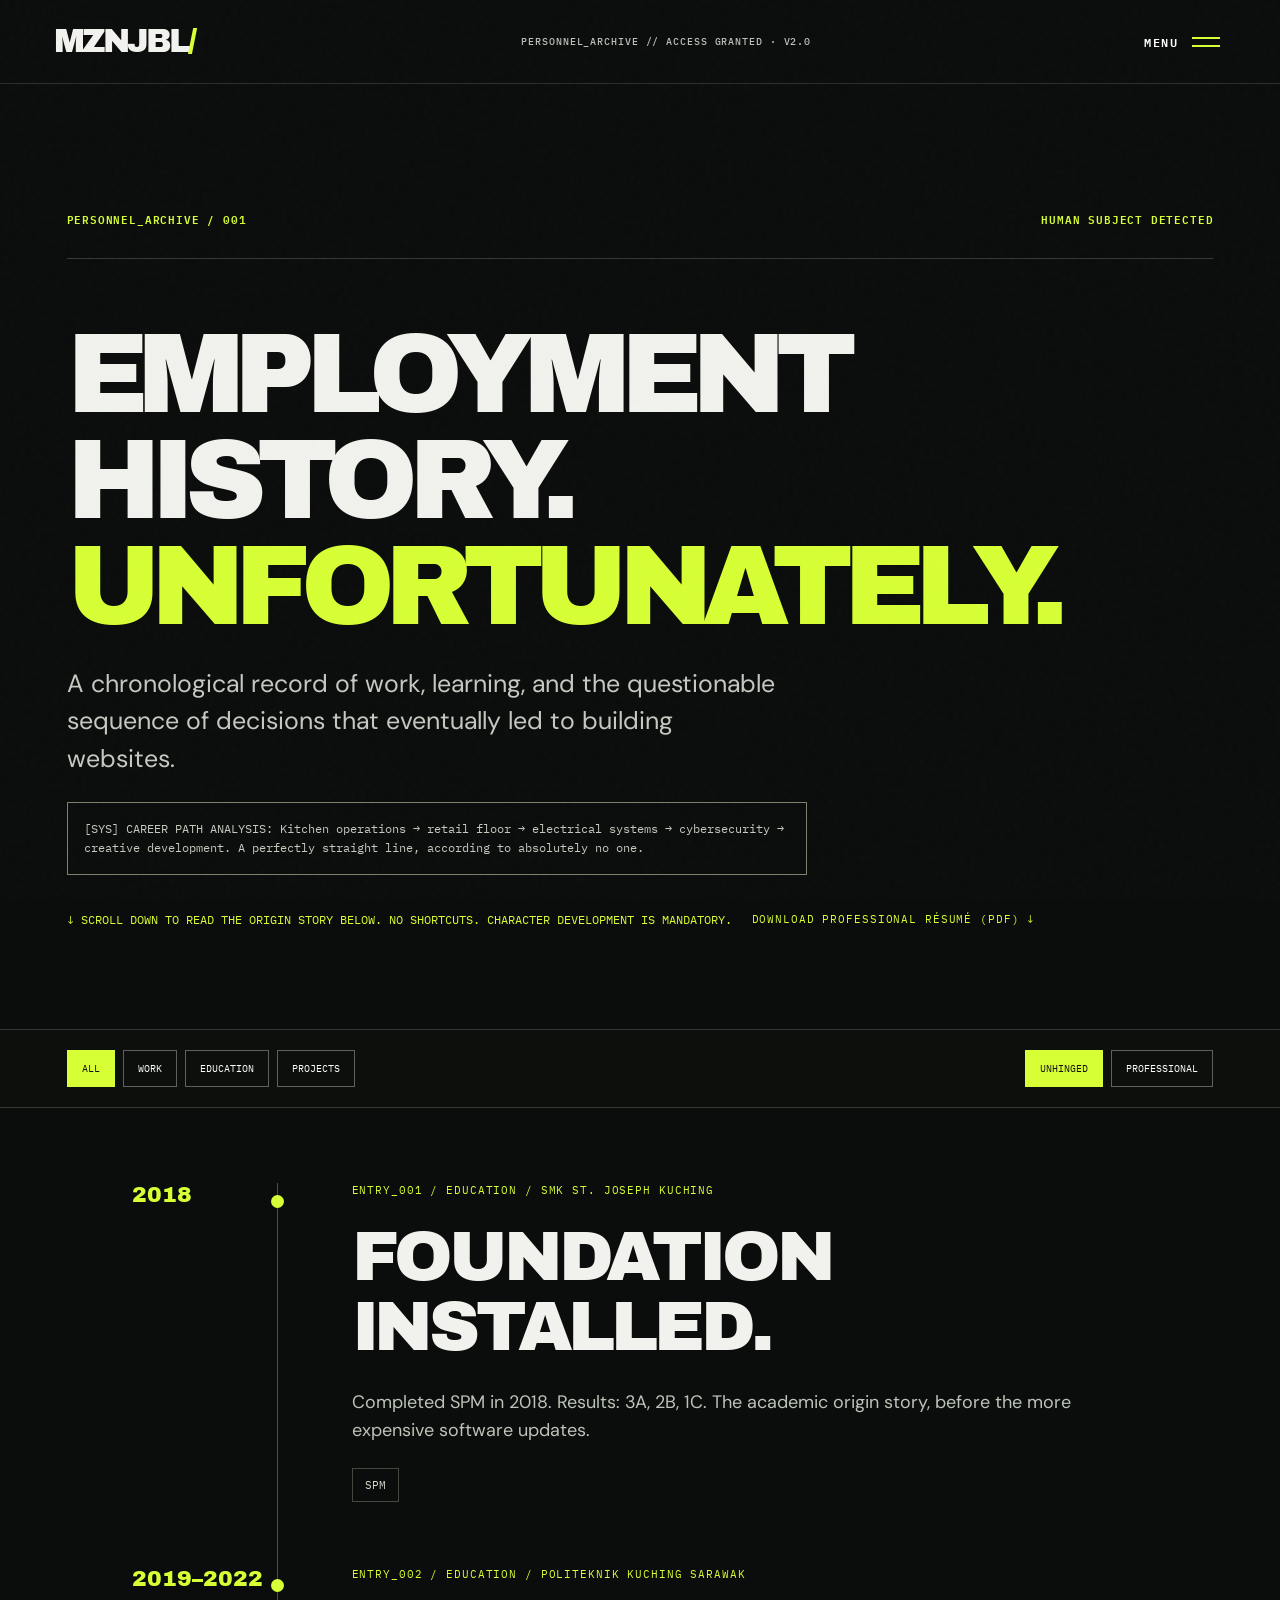
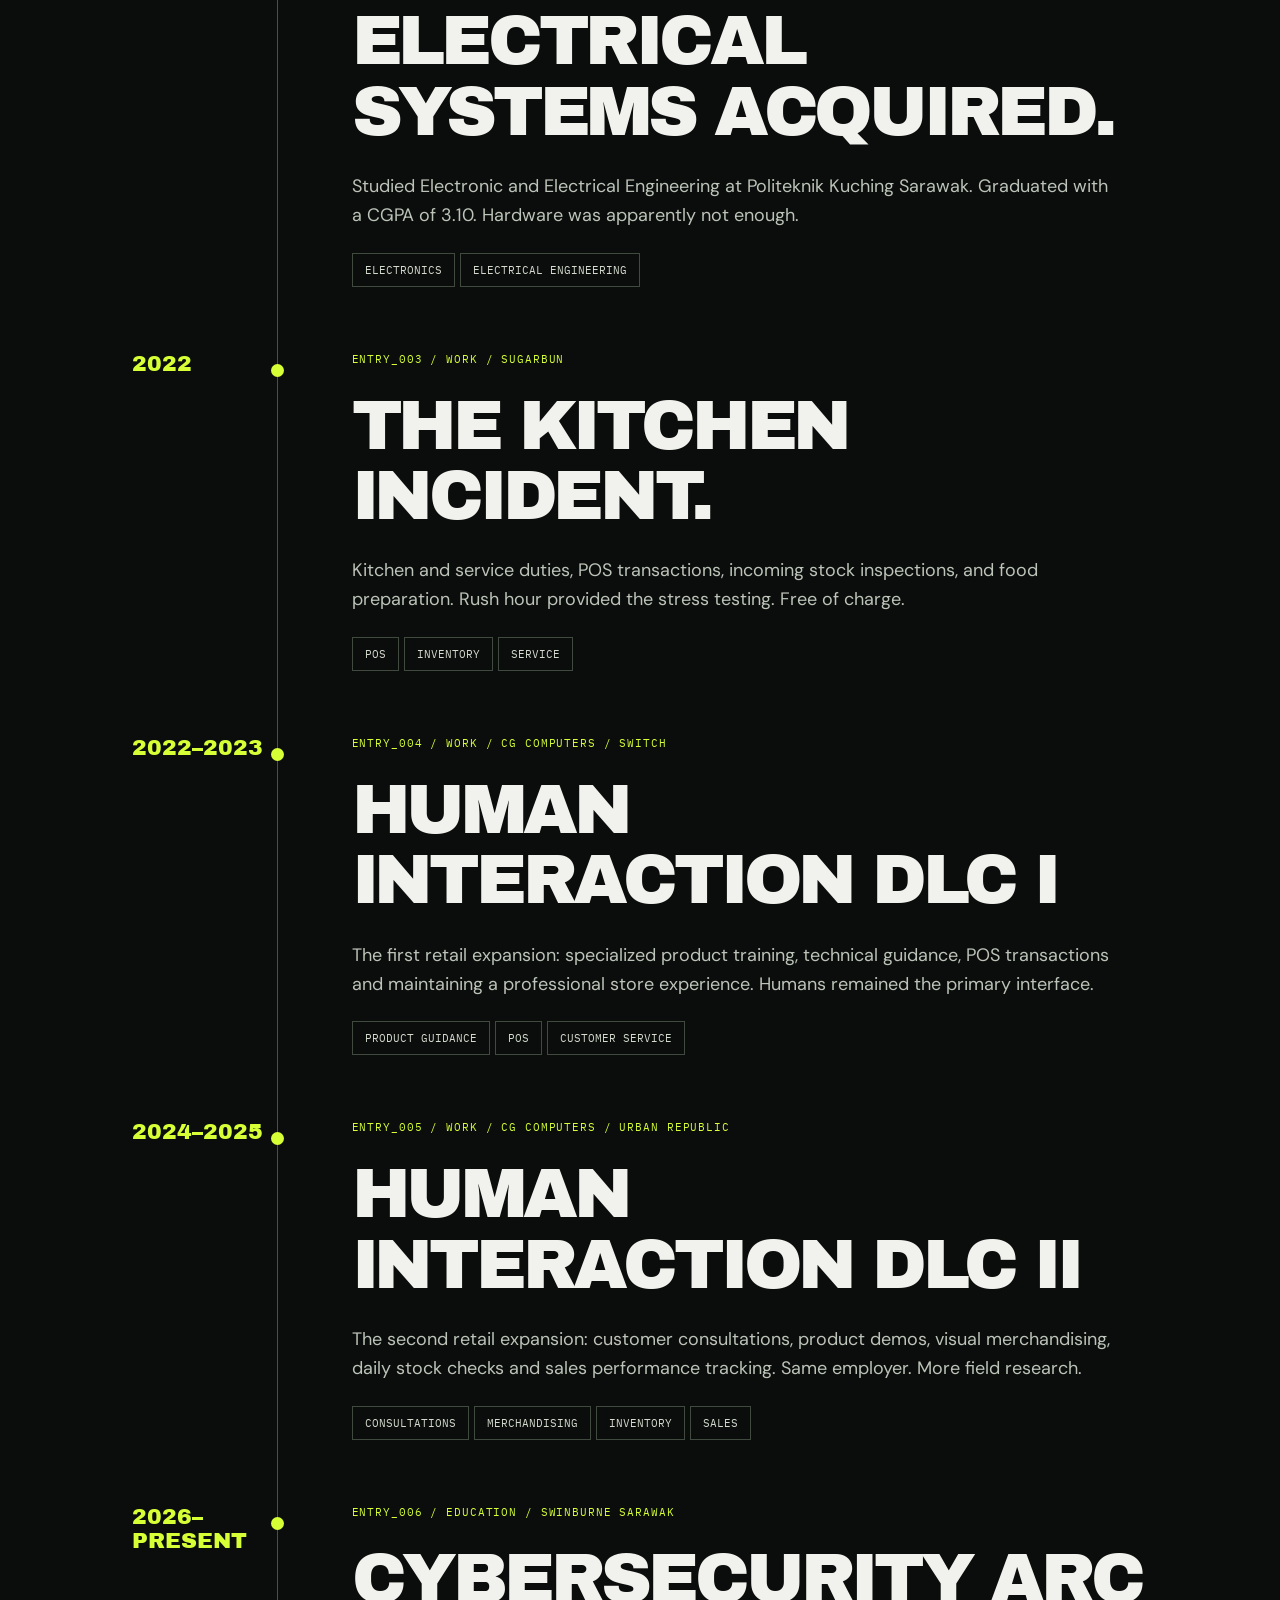
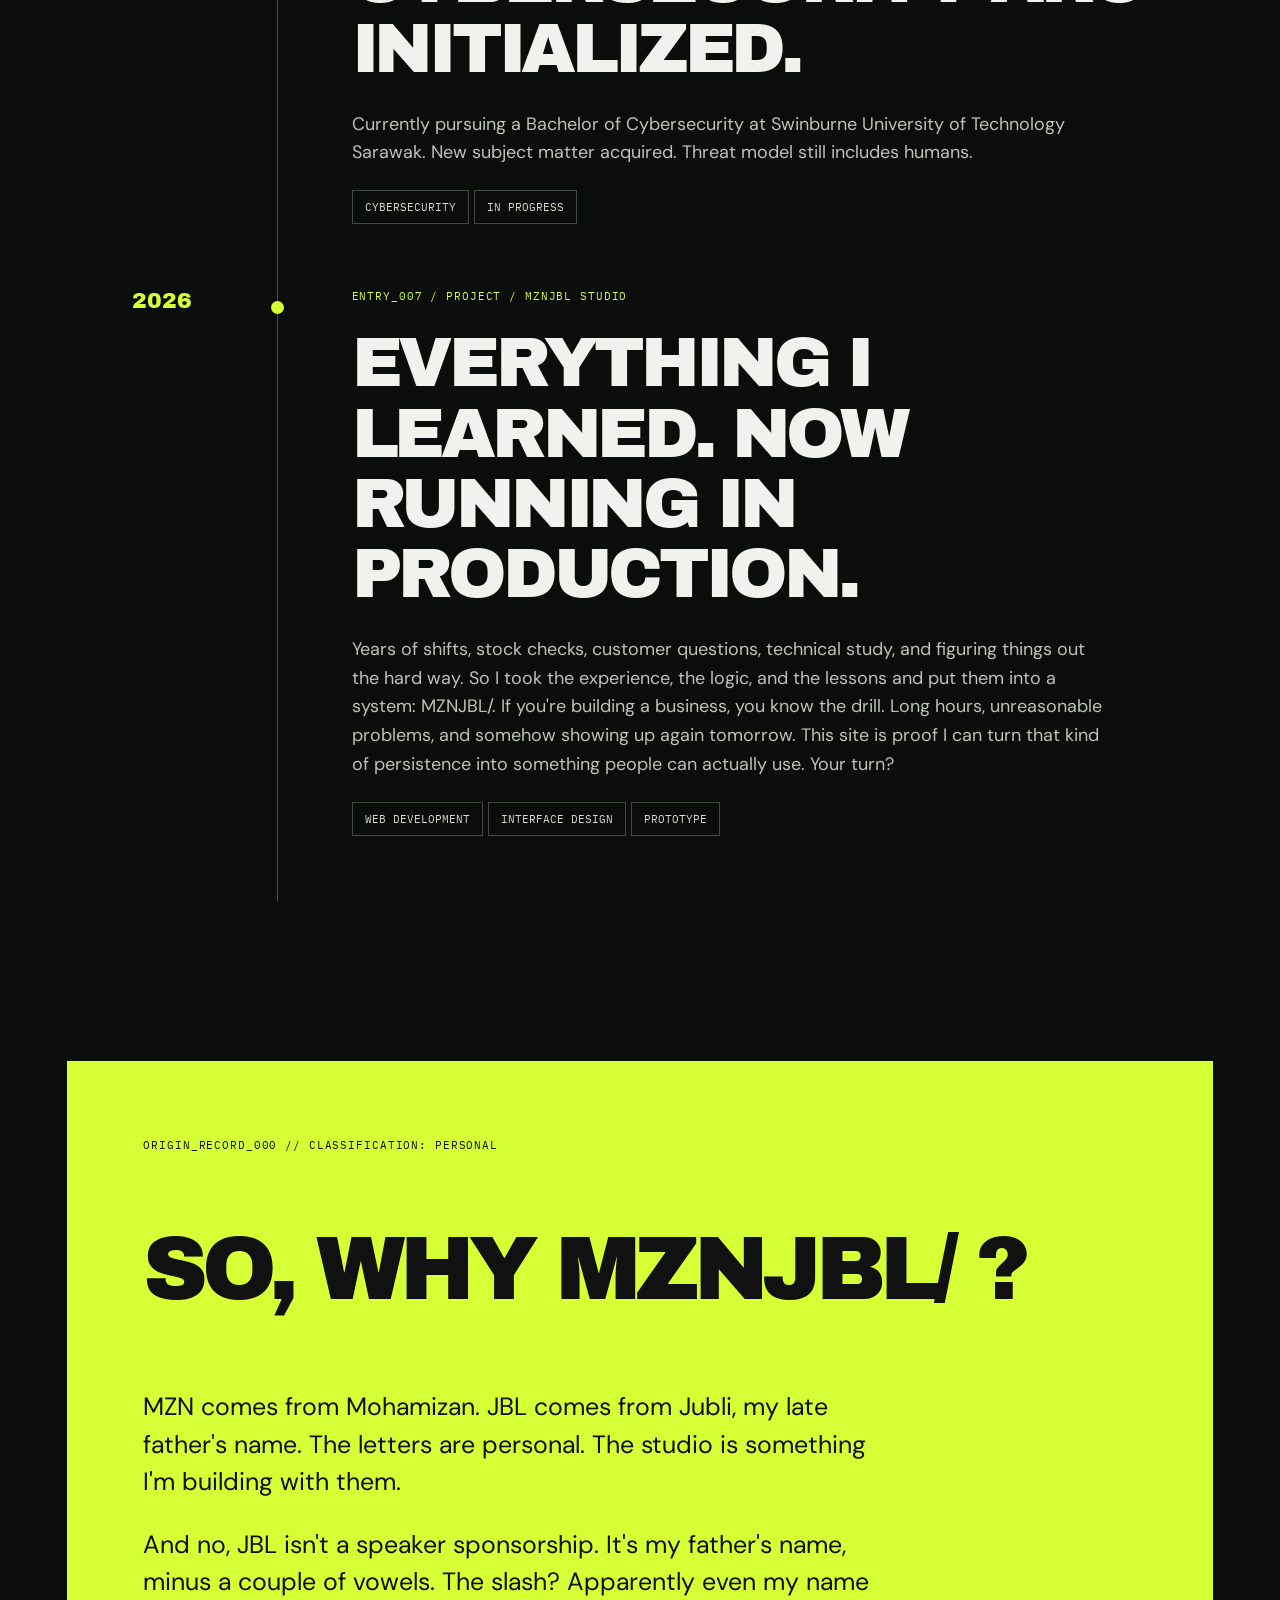
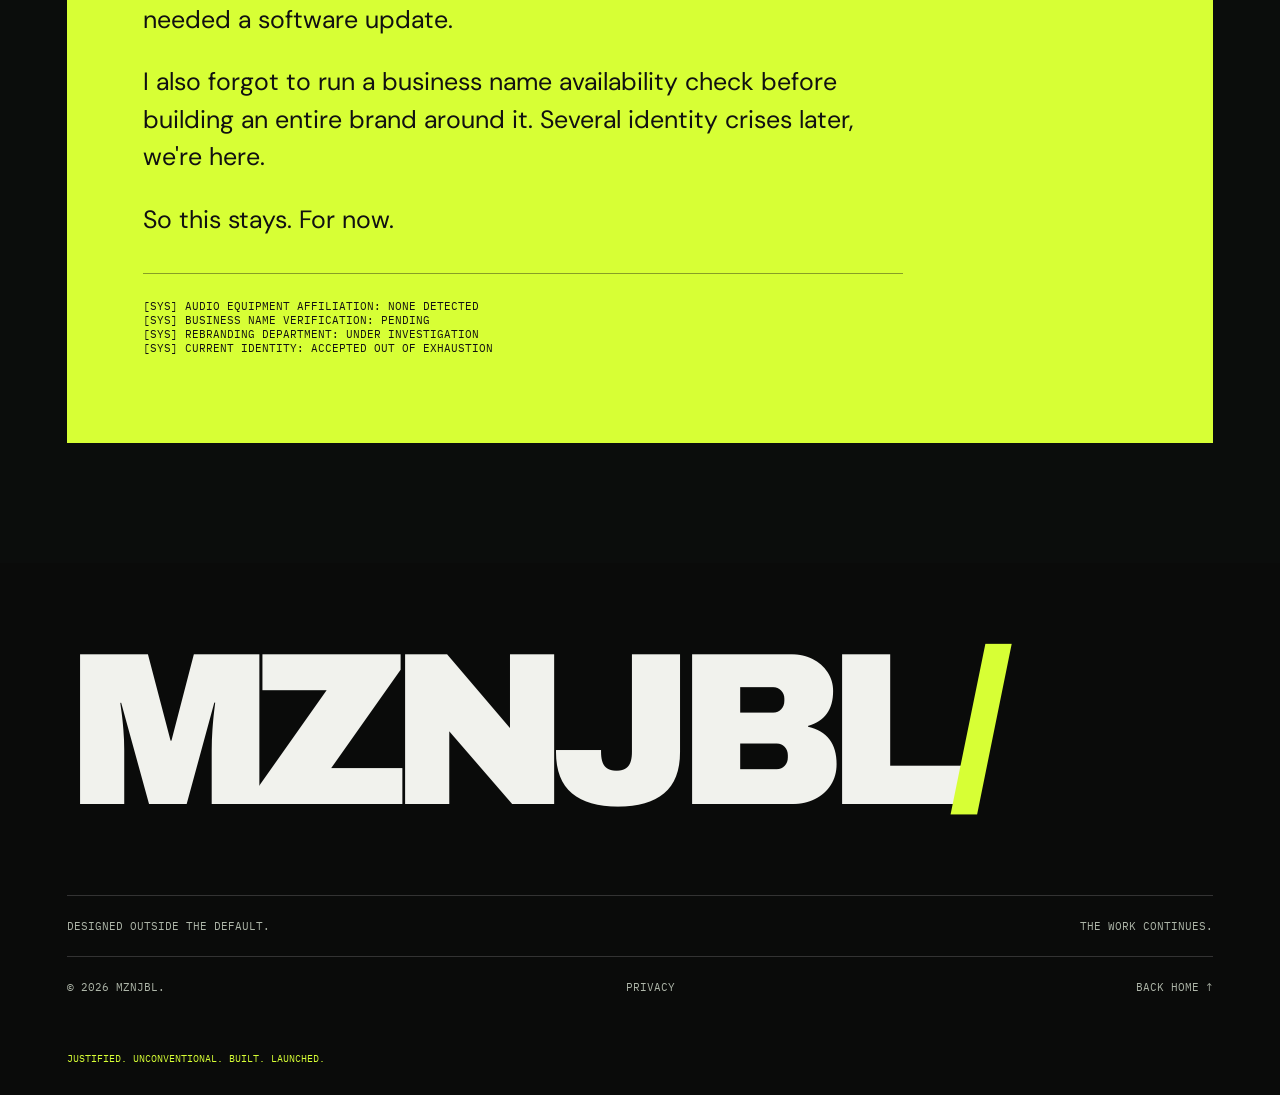
==== about.html @ f851f4db "Initial release of MZNJBL website v2.1" ====
<!DOCTYPE html>

<html lang="en"><head><meta charset="utf-8"/><meta content="width=device-width, initial-scale=1" name="viewport"/><meta content="#0b0d0c" name="theme-color"/><meta content="The declassified personnel archive behind MZNJBL/, an independent creative development studio." name="description"/><title>Personnel Archive — MZNJBL/</title><link href="/styles.css?v=2.0.0" rel="stylesheet"/><script defer="" src="/app.js?v=2.0.0"></script></head><body data-page="about"><div aria-hidden="true" class="noise"></div><header class="header"><a class="wordmark" href="/">MZNJBL<span>/</span></a><div class="header-center">PERSONNEL_ARCHIVE // ACCESS GRANTED · V2.0</div><button aria-controls="main-menu" aria-expanded="false" class="menu-button" type="button"><span>MENU</span><span class="menu-icon"><i></i><i></i></span></button></header><nav aria-label="Main menu" class="menu-overlay" id="main-menu" inert=""><div class="menu-top">MZNJBL/ <span>NAVIGATION_PROTOCOL_001</span></div><a href="/"><small>00</small>HOME<span>↗</span></a><a href="/#work"><small>01</small>WORK<span>↗</span></a><a href="/projects.html"><small>02</small>PROJECTS<span>↗</span></a><a href="/#contact"><small>03</small>CONTACT<span>↗</span></a><div class="menu-bottom">BUILT BY A HUMAN. ALLEGEDLY.</div></nav><main class="subpage-main"><section class="sub-hero"><div class="section-meta"><span>PERSONNEL_ARCHIVE / 001</span><span>HUMAN SUBJECT DETECTED</span></div><h1 class="display-title reveal">EMPLOYMENT<br/>HISTORY.<br/><span class="acid-text">UNFORTUNATELY.</span></h1><p>A chronological record of work, learning, and the questionable sequence of decisions that eventually led to building websites.</p><div class="placeholder-alert">[SYS] CAREER PATH ANALYSIS: Kitchen operations → retail floor → electrical systems → cybersecurity → creative development. A perfectly straight line, according to absolutely no one.</div><div class="archive-download"><p class="origin-instruction">↓ SCROLL DOWN TO READ THE ORIGIN STORY BELOW. NO SHORTCUTS. CHARACTER DEVELOPMENT IS MANDATORY.</p><a class="tiny-label" href="/assets/Mohamizan_Jubli_Resume_Public.pdf" download="Mohamizan_Jubli_Resume_Public.pdf">DOWNLOAD PROFESSIONAL RÉSUMÉ (PDF) ↓</a></div></section><div class="archive-controls"><div aria-label="Timeline categories" class="archive-filters"><button aria-pressed="true" class="active" data-filter="all">ALL</button><button aria-pressed="false" data-filter="work">WORK</button><button aria-pressed="false" data-filter="education">EDUCATION</button><button aria-pressed="false" data-filter="projects">PROJECTS</button></div><div aria-label="Writing style" class="mode-switch"><button aria-pressed="true" class="active" data-mode="playful">UNHINGED</button><button aria-pressed="false" data-mode="professional">PROFESSIONAL</button></div></div><section aria-label="Verified work and education timeline with studio project" class="archive-timeline"><article class="archive-entry" data-category="education"><div class="archive-date">2018</div><div class="archive-body"><div class="archive-category">ENTRY_001 / EDUCATION / SMK ST. JOSEPH KUCHING</div><h2 data-playful="FOUNDATION INSTALLED." data-professional="SIJIL PELAJARAN MALAYSIA (SPM)">FOUNDATION INSTALLED.</h2><p data-playful="Completed SPM in 2018. Results: 3A, 2B, 1C. The academic origin story, before the more expensive software updates." data-professional="Completed Sijil Pelajaran Malaysia (SPM) at SMK St. Joseph Kuching in 2018. Results: 3A, 2B, 1C.">Completed SPM in 2018. Results: 3A, 2B, 1C. The academic origin story, before the more expensive software updates.</p><span class="skill-tag">SPM</span></div></article><article class="archive-entry" data-category="education"><div class="archive-date">2019–2022</div><div class="archive-body"><div class="archive-category">ENTRY_002 / EDUCATION / POLITEKNIK KUCHING SARAWAK</div><h2 data-playful="ELECTRICAL SYSTEMS ACQUIRED." data-professional="DIPLOMA IN ELECTRONIC AND ELECTRICAL ENGINEERING">ELECTRICAL SYSTEMS ACQUIRED.</h2><p data-playful="Studied Electronic and Electrical Engineering at Politeknik Kuching Sarawak. Graduated with a CGPA of 3.10. Hardware was apparently not enough." data-professional="Diploma in Electronic and Electrical Engineering, Politeknik Kuching Sarawak (2019–2022). CGPA: 3.10.">Studied Electronic and Electrical Engineering at Politeknik Kuching Sarawak. Graduated with a CGPA of 3.10. Hardware was apparently not enough.</p><span class="skill-tag">ELECTRONICS</span><span class="skill-tag">ELECTRICAL ENGINEERING</span></div></article><article class="archive-entry" data-category="work"><div class="archive-date">2022</div><div class="archive-body"><div class="archive-category">ENTRY_003 / WORK / SUGARBUN</div><h2 data-playful="THE KITCHEN INCIDENT." data-professional="KITCHEN &amp; SERVICE STAFF — SUGARBUN">THE KITCHEN INCIDENT.</h2><p data-playful="Kitchen and service duties, POS transactions, incoming stock inspections, and food preparation. Rush hour provided the stress testing. Free of charge." data-professional="Worked as Kitchen &amp; Service Staff at Sugarbun (2022). Handled POS transactions, assisted with incoming inventory inspection and stock organization, and maintained cleanliness, product preparation and operational flow.">Kitchen and service duties, POS transactions, incoming stock inspections, and food preparation. Rush hour provided the stress testing. Free of charge.</p><span class="skill-tag">POS</span><span class="skill-tag">INVENTORY</span><span class="skill-tag">SERVICE</span></div></article><article class="archive-entry" data-category="work"><div class="archive-date">2022–2023</div><div class="archive-body"><div class="archive-category">ENTRY_004 / WORK / CG COMPUTERS / SWITCH</div><h2 data-playful="HUMAN INTERACTION DLC I" data-professional="SALES ASSOCIATE — CG COMPUTERS (SWITCH)">HUMAN INTERACTION DLC I</h2><p data-playful="The first retail expansion: specialized product training, technical guidance, POS transactions and maintaining a professional store experience. Humans remained the primary interface." data-professional="Sales Associate at CG Computers, assigned to Switch (Apple Premium Reseller), 2022–2023. Completed specialized brand training, advised customers on products, operated POS for cash and digital payments, balanced shifts and supported customer satisfaction.">The first retail expansion: specialized product training, technical guidance, POS transactions and maintaining a professional store experience. Humans remained the primary interface.</p><span class="skill-tag">PRODUCT GUIDANCE</span><span class="skill-tag">POS</span><span class="skill-tag">CUSTOMER SERVICE</span></div></article><article class="archive-entry" data-category="work"><div class="archive-date">2024–2025</div><div class="archive-body"><div class="archive-category">ENTRY_005 / WORK / CG COMPUTERS / URBAN REPUBLIC</div><h2 data-playful="HUMAN INTERACTION DLC II" data-professional="SALES ASSOCIATE — CG COMPUTERS (URBAN REPUBLIC)">HUMAN INTERACTION DLC II</h2><p data-playful="The second retail expansion: customer consultations, product demos, visual merchandising, daily stock checks and sales performance tracking. Same employer. More field research." data-professional="Sales Associate at CG Computers, assigned to Urban Republic, 2024–2025. Provided customer consultations and demonstrations, maintained visual merchandising, checked and replenished inventory, and tracked sales metrics to support revenue goals.">The second retail expansion: customer consultations, product demos, visual merchandising, daily stock checks and sales performance tracking. Same employer. More field research.</p><span class="skill-tag">CONSULTATIONS</span><span class="skill-tag">MERCHANDISING</span><span class="skill-tag">INVENTORY</span><span class="skill-tag">SALES</span></div></article><article class="archive-entry" data-category="education"><div class="archive-date">2026–PRESENT</div><div class="archive-body"><div class="archive-category">ENTRY_006 / EDUCATION / SWINBURNE SARAWAK</div><h2 data-playful="CYBERSECURITY ARC INITIALIZED." data-professional="BACHELOR OF CYBERSECURITY — SWINBURNE SARAWAK">CYBERSECURITY ARC INITIALIZED.</h2><p data-playful="Currently pursuing a Bachelor of Cybersecurity at Swinburne University of Technology Sarawak. New subject matter acquired. Threat model still includes humans." data-professional="Currently pursuing a Bachelor of Cybersecurity at Swinburne University of Technology Sarawak (2026–present).">Currently pursuing a Bachelor of Cybersecurity at Swinburne University of Technology Sarawak. New subject matter acquired. Threat model still includes humans.</p><span class="skill-tag">CYBERSECURITY</span><span class="skill-tag">IN PROGRESS</span></div></article><article class="archive-entry" data-category="projects"><div class="archive-date">2026</div><div class="archive-body"><div class="archive-category">ENTRY_007 / PROJECT / MZNJBL STUDIO</div><h2 data-playful="EVERYTHING I LEARNED. NOW RUNNING IN PRODUCTION." data-professional="MZNJBL/ — INDEPENDENT CREATIVE DEVELOPMENT STUDIO">EVERYTHING I LEARNED. NOW RUNNING IN PRODUCTION.</h2><p data-playful="Years of shifts, stock checks, customer questions, technical study, and figuring things out the hard way. So I took the experience, the logic, and the lessons and put them into a system: MZNJBL/. If you're building a business, you know the drill. Long hours, unreasonable problems, and somehow showing up again tomorrow. This site is proof I can turn that kind of persistence into something people can actually use. Your turn?" data-professional="MZNJBL/ is a self-initiated creative web-development studio project bringing together customer-facing work experience, technical education, and practical design thinking. This website demonstrates responsive interface design, accessible interactions, and frontend development.">Years of shifts, stock checks, customer questions, technical study, and figuring things out the hard way. So I took the experience, the logic, and the lessons and put them into a system: MZNJBL/. If you're building a business, you know the drill. Long hours, unreasonable problems, and somehow showing up again tomorrow. This site is proof I can turn that kind of persistence into something people can actually use. Your turn?</p><span class="skill-tag">WEB DEVELOPMENT</span><span class="skill-tag">INTERFACE DESIGN</span><span class="skill-tag">PROTOTYPE</span></div></article></section><section class="origin-box" id="origin"><div class="tiny-label" style="color:#111">ORIGIN_RECORD_000 // CLASSIFICATION: PERSONAL</div><h2>SO, WHY MZNJBL/ ?</h2><p>MZN comes from Mohamizan. JBL comes from Jubli, my late father's name. The letters are personal. The studio is something I'm building with them.</p><p>And no, JBL isn't a speaker sponsorship. It's my father's name, minus a couple of vowels. The slash? Apparently even my name needed a software update.</p><p>I also forgot to run a business name availability check before building an entire brand around it. Several identity crises later, we're here.</p><p>So this stays. For now.</p><p class="sysline">[SYS] AUDIO EQUIPMENT AFFILIATION: NONE DETECTED<br/>[SYS] BUSINESS NAME VERIFICATION: PENDING<br/>[SYS] REBRANDING DEPARTMENT: UNDER INVESTIGATION<br/>[SYS] CURRENT IDENTITY: ACCEPTED OUT OF EXHAUSTION</p></section></main><footer><a class="footer-logo" href="/">MZNJBL<span>/</span></a><div><span>DESIGNED OUTSIDE THE DEFAULT.</span><span>THE WORK CONTINUES.</span></div><div class="footer-last"><span>© <span data-year="">2026</span> MZNJBL.</span><a href="/privacy.html">PRIVACY</a><a href="/">BACK HOME ↑</a></div><p class="footer-joke">JUSTIFIED. UNCONVENTIONAL. BUILT. LAUNCHED.</p></footer></body></html>
---- styles.css ----
@import url('https://fonts.googleapis.com/css2?family=Archivo+Black&family=DM+Sans:wght@400;500;600;700&family=IBM+Plex+Mono:wght@400;500;600&display=swap');
:root{--bg:#0b0d0c;--fg:#f1f2ed;--muted:#9a9e98;--acid:#d7ff35;--line:#353934;--dark:#101210;--font-head:'Archivo Black',Impact,'Arial Black',sans-serif;--font-mono:'IBM Plex Mono',monospace;--font-body:'DM Sans',Arial,sans-serif}*{box-sizing:border-box}html{scroll-behavior:smooth;scroll-padding-top:80px}body{background:var(--bg);color:var(--fg);font-family:var(--font-body);margin:0;overflow-x:hidden}body.menu-open{overflow:hidden}::selection{background:var(--acid);color:#101010}a{color:inherit;text-decoration:none}button,input,select,textarea{font:inherit}button{cursor:pointer}a:focus-visible,button:focus-visible,input:focus-visible,textarea:focus-visible,select:focus-visible,summary:focus-visible{outline:3px solid var(--acid);outline-offset:4px}.noise{position:fixed;inset:0;pointer-events:none;opacity:.13;z-index:50;background-image:url("data:image/svg+xml,%3Csvg viewBox='0 0 180 180' xmlns='http://www.w3.org/2000/svg'%3E%3Cfilter id='n'%3E%3CfeTurbulence type='fractalNoise' baseFrequency='.9' numOctaves='3' stitchTiles='stitch'/%3E%3C/filter%3E%3Crect width='100%25' height='100%25' opacity='.15' filter='url(%23n)'/%3E%3C/svg%3E")}.cursor-glow{position:fixed;z-index:0;pointer-events:none;width:420px;height:420px;border-radius:50%;background:radial-gradient(circle,rgba(215,255,53,.075),transparent 65%);transform:translate(-50%,-50%);opacity:0}.header{height:84px;display:flex;align-items:center;justify-content:space-between;position:absolute;inset:0 0 auto;z-index:100;padding:0 4.2vw;border-bottom:1px solid #ffffff24}.wordmark,.footer-logo{font-family:var(--font-head);font-size:2.05rem;letter-spacing:-.09em;line-height:1}.wordmark span,.footer-logo span{color:var(--acid)}.header-center{display:flex;align-items:center;gap:30px;font:500 10px var(--font-mono);letter-spacing:.09em;color:#b9c0b7}.online{color:var(--acid)}.online b,.pulse{display:inline-block;width:6px;height:6px;background:var(--acid);border-radius:50%;margin-right:6px;box-shadow:0 0 15px var(--acid)}.menu-button{display:flex;align-items:center;gap:14px;background:none;border:0;color:#fff;font:600 12px var(--font-mono);letter-spacing:.12em;z-index:102}.menu-icon{height:18px;width:28px;display:flex;flex-direction:column;justify-content:center;gap:6px}.menu-icon i{display:block;width:28px;height:2px;background:var(--acid);transition:transform .3s}.menu-open .menu-icon i:first-child{transform:translateY(4px) rotate(45deg)}.menu-open .menu-icon i:last-child{transform:translateY(-4px) rotate(-45deg)}.menu-overlay{position:fixed;z-index:99;inset:0;background:var(--acid);color:#0b0d0c;padding:110px 6vw 35px;display:flex;flex-direction:column;transform:translateY(-105%);transition:transform .65s cubic-bezier(.76,0,.24,1)}.menu-overlay.open{transform:translateY(0)}.menu-overlay .menu-top,.menu-bottom{display:flex;justify-content:space-between;font:11px var(--font-mono);letter-spacing:.08em;padding-bottom:25px}.menu-overlay>a{border-top:1px solid #17171755;font:clamp(48px,7vw,125px)/1 var(--font-head);letter-spacing:-.065em;padding:14px 0;display:flex;align-items:center;justify-content:space-between;transition:padding-left .2s}.menu-overlay>a:hover{padding-left:2vw}.menu-overlay>a small{font:11px var(--font-mono)}.menu-overlay>a span{font-size:.5em}.menu-bottom{margin-top:auto;border-top:1px solid #17171755;padding-top:18px}.section{position:relative}.section-pad{padding:110px 5.2vw 130px}.section-meta{display:flex;justify-content:space-between;gap:12px;font:600 11px var(--font-mono);letter-spacing:.075em;color:var(--acid);padding-bottom:30px;border-bottom:1px solid var(--line);margin-bottom:63px}.dark-meta{color:#131513;border-color:#15151555}.hero{min-height:100svh;padding:118px 5.2vw 30px;display:flex;flex-direction:column;justify-content:space-between;overflow:hidden}.hero-top,.hero-foot{display:flex;justify-content:space-between;font:10px var(--font-mono);color:#b1b6b0;letter-spacing:.1em;position:relative;z-index:3}.hero-top{margin-bottom:30px}.hero-copy{position:relative;z-index:3;margin:auto 0}.supra{font:600 11px var(--font-mono);color:var(--acid);letter-spacing:.12em;margin-bottom:22px}.hero-title,.display-title{font-family:var(--font-head);font-weight:400;letter-spacing:-.085em;line-height:.94;margin:0}.hero-title{font-size:clamp(70px,12.5vw,240px)}.hero-title em{color:var(--acid);font-style:normal}.period{color:#fff}.hero-bottom{display:flex;justify-content:space-between;align-items:end;max-width:940px;gap:30px;margin-top:32px}.hero-bottom p,.manifesto-lower p,.lab-description,.services-top>p,.founder-copy>p,.contact-intro>p{font-size:clamp(15px,1.55vw,22px);line-height:1.5;color:#c8cec6;max-width:480px}.hero-foot{margin-top:30px}.button{display:inline-flex;align-items:center;justify-content:space-between;gap:30px;border:1px solid transparent;min-height:54px;padding:16px 23px;font:600 12px var(--font-mono);letter-spacing:.02em;transition:background .2s,color .2s,transform .2s;white-space:nowrap}.button span{font-size:20px}.button-acid{background:var(--acid);color:#0b0d0c}.button-acid:hover{background:white}.button-outline{background:transparent;color:white;border-color:#777}.button-outline:hover{color:#111;background:var(--acid);border-color:var(--acid)}.button-dark{background:#101210;color:white;width:100%}.button-dark:hover{background:#343a32}.hero-art{position:absolute;width:min(47vw,700px);aspect-ratio:1;right:-8vw;top:13%;opacity:.87;pointer-events:none;filter:blur(.05px)}.orb{position:absolute;border-radius:48% 52% 63% 37% / 43% 38% 62% 57%;transform:rotate(-27deg);box-shadow:inset 22px 15px 45px #dfff6699,inset -35px -38px 75px #192217,0 0 90px #aaff1620}.orb-one{width:73%;height:73%;top:12%;left:10%;border:1px solid #d7ff35;background:radial-gradient(ellipse at 22% 25%,#d7ff3599,#273d17bb 30%,#0d150d 60%,#ccff3411)}.orb-two{width:38%;height:38%;top:35%;right:8%;background:radial-gradient(circle at 30% 20%,#d7ff3566,#101810 60%);border:1px solid #d7ff35}.axis{position:absolute;background:#d7ff3544}.x-axis{height:1px;width:100%;top:50%}.y-axis{width:1px;height:100%;left:50%}.reticle{position:absolute;top:50%;left:50%;color:var(--acid);font:30px var(--font-mono);z-index:3;transform:translate(-50%,-50%)}.hero-art-label{font:10px var(--font-mono);position:absolute;bottom:7%;right:11%;color:var(--acid)}.marquee{overflow:hidden;background:var(--acid);color:#111;height:68px;display:flex;align-items:center;transform:rotate(-1deg);width:102%;margin-left:-1%;position:relative;z-index:3}.marquee-track{white-space:nowrap;font:30px var(--font-head);letter-spacing:-.05em;animation:marquee 24s linear infinite}@keyframes marquee{to{transform:translateX(-50%)}}.display-title{font-size:clamp(50px,8.8vw,150px)}.outline-text{-webkit-text-stroke:1px #e9eee6;color:transparent}.manifesto{min-height:650px}.manifesto-lower{display:flex;align-items:start;justify-content:space-between;margin-top:55px}.asterisk{font-size:110px;color:var(--acid);line-height:1}.manifesto-lower p{font-size:clamp(18px,2vw,30px)}.work{background:var(--acid);color:#111}.dark-title{color:#111}.highlight-text{background:#111;color:var(--acid);padding:0 .09em;box-decoration-break:clone;-webkit-box-decoration-break:clone}.work-grid{display:grid;grid-template-columns:1.05fr .95fr;gap:20px;margin-top:65px}.project-tile{background:#111;color:white;display:block;transition:transform .25s}.project-tile:hover{transform:translateY(-6px)}.tile-top,.tile-bottom,.tile-art-bottom,.work-bottom{display:flex;align-items:center;justify-content:space-between;font:11px var(--font-mono);letter-spacing:.04em}.tile-top{padding:22px;border-bottom:1px solid #444}.tile-art{height:370px;display:flex;align-items:center;justify-content:center;position:relative;overflow:hidden;background:radial-gradient(ellipse at 70% 40%,#33451a 0,#101210 50%)}.tile-wordmark{font:clamp(100px,12vw,230px) var(--font-head);letter-spacing:-.13em;transform:rotate(-10deg)}.tile-wordmark span{color:var(--acid)}.tile-bars{position:absolute;inset:0;display:flex;align-items:end;justify-content:space-between;opacity:.09;pointer-events:none}.tile-bars i{width:15%;height:80%;background:var(--acid)}.tile-bars i:nth-child(even){height:35%}.tile-art-bottom{position:absolute;bottom:18px;left:22px;color:var(--acid)}.tile-bottom{padding:25px 22px;gap:15px}.tile-bottom h3{font:25px var(--font-head);letter-spacing:-.04em;margin:0}.tile-bottom p{color:#aeb2ab;font:10px var(--font-mono)}.circle-arrow{width:48px;height:48px;border:1px solid #aaa;border-radius:50%;display:grid;place-items:center;font-size:25px}.vacancy{border:2px dashed #131513;padding:35px;display:flex;flex-direction:column;align-items:start}.vacancy-code{font:10px var(--font-mono);border:1px solid #111;padding:10px}.vacancy h3{font:clamp(40px,5.4vw,90px)/.99 var(--font-head);letter-spacing:-.07em;margin:30px 0}.vacancy h3 u{text-decoration-thickness:5px;text-underline-offset:8px}.vacancy p{font-size:17px;max-width:510px;line-height:1.42}.vacancy .fine-print{font:11px/1.5 var(--font-mono);opacity:.65}.text-link{font:600 12px var(--font-mono);border-bottom:1px solid currentColor;padding:15px 0;display:inline-flex;gap:15px}.work-bottom{margin-top:32px;border-top:1px solid #1118;padding-top:18px}.lab-layout{display:grid;grid-template-columns:.95fr 1.05fr;gap:5vw;align-items:center}.acid-text{color:var(--acid)}.lab-description{margin-top:30px}.controls{margin-top:50px;max-width:480px}.controls label{font:12px var(--font-mono);display:flex;justify-content:space-between}.controls input[type=range]{width:100%;accent-color:var(--acid);margin:18px 0 25px}.button-row{display:flex;gap:9px;margin-bottom:20px}.chip{background:transparent;border:1px solid #757a74;color:#eee;padding:12px 22px;font:12px var(--font-mono)}.chip.selected,.chip:hover{background:var(--acid);color:#111;border-color:var(--acid)}.lab-display{height:570px;background:#191d19;border:1px solid #4b5348;position:relative;overflow:hidden;display:flex;align-items:center;justify-content:center}.lab-display:before{content:'';position:absolute;inset:0;background-image:linear-gradient(#ffffff07 1px,transparent 1px),linear-gradient(90deg,#ffffff07 1px,transparent 1px);background-size:36px 36px}.lab-display-top,.lab-display-bottom{position:absolute;left:23px;right:23px;display:flex;justify-content:space-between;font:10px var(--font-mono);color:#b8c4b4}.lab-display-top{top:23px}.lab-display-bottom{bottom:23px}.morph-shape{width:280px;height:280px;display:grid;place-items:center;background:var(--acid);border-radius:43% 57% 63% 37% / 52% 42% 58% 48%;box-shadow:0 0 110px #d7ff352c;transition:border-radius .55s cubic-bezier(.2,.8,.2,1),background .4s,transform .55s}.morph-shape span{font:105px var(--font-head);color:#151515;letter-spacing:-.14em;transform:rotate(-12deg)}.services-top{display:flex;align-items:end;justify-content:space-between;gap:30px}.services-top>p{max-width:330px}.accordion{margin-top:75px}.accordion details{border-top:1px solid #545b51}.accordion details:last-child{border-bottom:1px solid #545b51}.accordion summary{list-style:none;cursor:pointer;display:grid;grid-template-columns:12% 1fr 50px;align-items:center;padding:28px 6px;font:clamp(22px,3.6vw,55px)/1.1 var(--font-head);letter-spacing:-.04em}.accordion summary::-webkit-details-marker{display:none}.service-number{color:var(--acid);font:12px var(--font-mono);letter-spacing:0}.accordion-mark{font:42px var(--font-body);font-weight:300;text-align:right;color:var(--acid)}.accordion details[open] .accordion-mark{transform:rotate(45deg)}.detail-content{margin-left:12%;max-width:650px;color:#b3bab0;line-height:1.6;padding:0 0 32px;font-size:18px}.founder{background:#171b16}.founder-layout{display:grid;grid-template-columns:1fr 1fr;gap:7vw;align-items:center}.founder-graphic{min-height:550px;border:1px solid #576052;position:relative;display:grid;place-items:center;background:repeating-linear-gradient(0deg,#20271d 0 1px,transparent 1px 34px),repeating-linear-gradient(90deg,#20271d 0 1px,transparent 1px 34px)}.founder-target{font:clamp(140px,18vw,290px) var(--font-head);color:var(--acid);letter-spacing:-.12em;transform:rotate(-12deg);text-shadow:20px 22px 0 #111}.founder-status{position:absolute;bottom:20px;left:20px;color:#a6b29d;font:10px var(--font-mono)}.founder-copy .kicker{font:11px var(--font-mono);color:var(--acid)}.founder-copy .display-title{font-size:clamp(50px,6.5vw,115px)}.founder-copy .button{margin-top:20px}.process-grid{display:grid;grid-template-columns:repeat(4,1fr);gap:10px;margin-top:70px}.process-grid>div{border-top:2px solid var(--acid);padding:22px 12px 0 0}.process-grid span{font:12px var(--font-mono);color:var(--acid)}.process-grid h3{font:clamp(18px,2vw,30px)/1.15 var(--font-head);letter-spacing:-.04em;min-height:80px}.process-grid p{color:#aeb5ad;line-height:1.5}.contact{background:var(--acid);color:#121412}.contact-grid{display:grid;grid-template-columns:1fr 1.05fr;gap:8vw;margin-top:80px}.contact-intro>p{color:#222;font-size:20px}.contact-note{font-size:12px!important;line-height:1.5!important;opacity:.75}.contact-links{display:flex;flex-direction:column;align-items:start;margin-top:40px;gap:15px}.contact-links a{font:12px var(--font-mono);border-bottom:1px solid #111;padding-bottom:8px}.contact-form{background:#f3f5ee;padding:32px;display:flex;flex-direction:column;gap:20px}.contact-form label{font:600 11px var(--font-mono);display:flex;flex-direction:column;gap:8px}.form-row{display:grid;grid-template-columns:1fr 1fr;gap:15px}.contact-form input:not([type=checkbox]),.contact-form textarea,.contact-form select{width:100%;padding:16px 0;background:transparent;border:0;border-bottom:1px solid #888;outline:0;color:#171717;border-radius:0;font:14px var(--font-body)}.contact-form input:focus,.contact-form textarea:focus,.contact-form select:focus{border-color:#111!important;border-bottom-width:2px!important}.contact-form .checkbox-row{display:flex;flex-direction:row;align-items:center;font:12px var(--font-body);line-height:1.4}.checkbox-row input{accent-color:#131313;width:18px;height:18px}.honeypot{position:absolute;left:-10000px;opacity:0}.form-status{font:11px/1.5 var(--font-mono);color:#535b4b;margin:0}footer{padding:60px 5.2vw 30px;background:#0a0b0a}.footer-logo{font-size:clamp(100px,17vw,300px);display:block;margin-bottom:55px}.footer-last,footer>div:nth-child(2){display:flex;justify-content:space-between;gap:15px;border-top:1px solid #333;padding:23px 0;font:11px var(--font-mono);color:#aeb6a9}.footer-joke{color:var(--acid);font:10px var(--font-mono);margin:35px 0 0}.reveal{opacity:0;transform:translateY(28px);transition:opacity .8s,transform .8s cubic-bezier(.2,.75,.2,1)}.reveal.visible{opacity:1;transform:translateY(0)}.subpage-main{padding-top:84px}.sub-hero{padding:125px 5.2vw 100px;min-height:66vh}.sub-hero .display-title{margin:50px 0 25px}.sub-hero p{max-width:720px;font-size:clamp(17px,2vw,25px);line-height:1.5;color:#c4c9c1}.archive-controls{position:sticky;top:0;z-index:10;background:#0d100df2;backdrop-filter:blur(12px);padding:20px 5.2vw;display:flex;align-items:center;justify-content:space-between;gap:20px;border-top:1px solid var(--line);border-bottom:1px solid var(--line)}.archive-filters,.mode-switch{display:flex;flex-wrap:wrap;gap:8px}.archive-filters button,.mode-switch button{border:1px solid #5c635b;color:white;background:transparent;padding:11px 14px;font:10px var(--font-mono)}.archive-filters button.active,.mode-switch button.active{background:var(--acid);border-color:var(--acid);color:#111}.archive-timeline{max-width:1150px;padding:75px 5.2vw 110px;margin:auto}.archive-entry{display:grid;grid-template-columns:160px 1fr;gap:30px;min-height:350px;position:relative}.archive-entry:before{content:'';position:absolute;left:145px;top:0;bottom:0;width:1px;background:#485146}.archive-entry:after{content:'';position:absolute;left:139px;top:12px;width:13px;height:13px;border-radius:50%;background:var(--acid)}.archive-date{font:22px var(--font-head);color:var(--acid);position:sticky;top:95px;height:60px}.archive-body{padding:0 0 65px 30px}.archive-category,.tiny-label{font:11px var(--font-mono);color:var(--acid);letter-spacing:.08em}.archive-body h2{font:clamp(36px,5.5vw,78px)/1 var(--font-head);letter-spacing:-.06em;margin:25px 0}.archive-body p{font-size:18px;line-height:1.6;color:#bcc3b8;max-width:760px}.skill-tag{border:1px solid #414a3e;display:inline-block;font:11px var(--font-mono);padding:9px 12px;margin:5px 5px 0 0;color:#d4dbce}.archive-entry[hidden]{display:none}.origin-box{background:var(--acid);color:#111;padding:clamp(28px,6vw,80px);margin:50px 5.2vw 120px}.origin-box h2{font:clamp(42px,7vw,110px)/.98 var(--font-head);letter-spacing:-.07em;max-width:980px}.origin-box p{font-size:clamp(17px,2vw,25px);line-height:1.5;max-width:760px}.origin-box .sysline{font:11px var(--font-mono);border-top:1px solid #1116;padding-top:25px;margin-top:35px}.archive-download{display:flex;gap:20px;align-items:center;flex-wrap:wrap;margin-top:35px}.placeholder-alert{border:1px solid #79836d;color:#c5cabf;padding:16px;font:12px/1.6 var(--font-mono);max-width:740px}.project-index{padding:50px 5.2vw 130px}.case-detail{padding:40px 5.2vw 130px;max-width:1300px;margin:auto}.case-visual{background:var(--acid);color:#111;padding:10vw 5vw;text-align:center;font:clamp(80px,17vw,270px)/1 var(--font-head);letter-spacing:-.13em}.case-grid{display:grid;grid-template-columns:1fr 1fr;gap:5vw;padding-top:55px}.case-grid h2{font:clamp(30px,4vw,60px)/1 var(--font-head)}.case-grid p,.case-grid li{font-size:17px;line-height:1.6;color:#bec6ba}.site-preview{border:1px solid #555;padding:15px;margin-top:25px}.site-preview .preview-bar{font:11px var(--font-mono);padding-bottom:15px;border-bottom:1px solid #444}.site-preview .preview-content{height:350px;background:#0b0d0c;display:grid;place-items:center;font:clamp(48px,9vw,120px) var(--font-head);letter-spacing:-.1em;color:var(--acid)}.site-preview.mobile{max-width:320px;margin-left:auto;margin-right:auto}.site-preview.mobile .preview-content{height:520px}.privacy-copy{max-width:850px;padding:40px 5.2vw 120px}.privacy-copy h2{font:28px var(--font-head)}.privacy-copy p{line-height:1.7;color:#c3c9be}
@media(max-width:980px){.hero-art{opacity:.45;right:-20vw;width:75vw;top:25%}.header-center{display:none}.section-pad{padding:85px 5vw}.work-grid,.lab-layout,.founder-layout,.contact-grid,.case-grid{grid-template-columns:1fr}.vacancy{min-height:450px}.lab-display{height:480px}.services-top{display:block}.process-grid{grid-template-columns:1fr 1fr}.founder-graphic{min-height:390px}.contact-grid{gap:35px}.archive-controls{flex-wrap:wrap}.hero-title{font-size:clamp(70px,12vw,140px)}}@media(max-width:600px){.header{height:70px;padding:0 5vw}.wordmark{font-size:30px}.hero{padding:110px 5vw 25px;min-height:800px;min-height:100svh}.hero-title{font-size:clamp(58px,15.4vw,93px)}.hero-bottom{display:block}.hero-bottom p{font-size:15px;max-width:290px}.hero-bottom .button{margin-top:15px}.hero-art{width:105vw;right:-54vw;top:19%;opacity:.52}.hero-coordinate{display:none}.hero-foot{font-size:8px}.display-title{font-size:clamp(40px,10vw,75px)}.section-pad{padding:70px 5vw 95px}.section-meta{font-size:9px;margin-bottom:45px}.manifesto{min-height:auto}.manifesto-lower{gap:20px}.asterisk{font-size:62px}.manifesto-lower p{font-size:16px}.marquee{height:50px}.marquee-track{font-size:22px}.work-grid{margin-top:40px}.tile-art{height:250px}.tile-wordmark{font-size:105px}.vacancy{padding:22px;min-height:420px}.vacancy h3{font-size:49px}.vacancy p{font-size:15px}.lab-display{height:350px}.morph-shape{width:190px;height:190px}.morph-shape span{font-size:70px}.services-top>p{font-size:17px}.accordion summary{grid-template-columns:15% 1fr 30px;font-size:23px;padding:25px 0}.detail-content{margin-left:15%;font-size:15px}.founder-graphic{min-height:310px}.founder-target{font-size:160px}.process-grid{grid-template-columns:1fr 1fr;gap:18px}.process-grid h3{font-size:17px;min-height:50px}.process-grid p{font-size:13px}.contact-form{padding:22px}.form-row{grid-template-columns:1fr}.footer-logo{font-size:25vw}.footer-last,footer>div:nth-child(2){display:block;line-height:2.4}.sub-hero{padding:95px 5vw 65px;min-height:50vh}.archive-controls{padding:15px 5vw}.archive-filters button,.mode-switch button{padding:9px 10px;font-size:9px}.archive-timeline{padding:55px 5vw}.archive-entry{grid-template-columns:65px 1fr;gap:5px;min-height:300px}.archive-entry:before{left:59px}.archive-entry:after{left:53px}.archive-date{font-size:13px;top:150px}.archive-body{padding-left:13px}.archive-body h2{font-size:36px}.archive-body p{font-size:15px}.origin-box{margin:30px 5vw 85px}.menu-overlay{padding-top:95px}.menu-overlay>a{font-size:clamp(40px,12vw,70px)}.menu-overlay>a small{font-size:9px}.case-visual{font-size:25vw}.site-preview .preview-content{font-size:50px}}
@media(prefers-reduced-motion:reduce){html{scroll-behavior:auto}*,*:before,*:after{animation-duration:.01ms!important;transition-duration:.01ms!important;scroll-behavior:auto!important}.reveal{opacity:1;transform:none}}

/* MZNJBL/ v2.0 — ambient artwork and site composer */
.orb-one{animation:orb-breathe 12s ease-in-out infinite alternate;transform-origin:54% 46%;will-change:transform,border-radius}
.orb-two{animation:orb-satellite 16s ease-in-out infinite alternate;transform-origin:35% 65%;will-change:transform,border-radius}
.hero-art .reticle{animation:reticle-flicker 5s ease-in-out infinite}
@keyframes orb-breathe{0%{transform:rotate(-27deg) scale(.93) translate(-1%,2%);border-radius:48% 52% 63% 37% / 43% 38% 62% 57%}50%{transform:rotate(-7deg) scale(1.07) translate(2%,-2%);border-radius:58% 42% 40% 60% / 60% 37% 63% 40%}100%{transform:rotate(12deg) scale(.97) translate(-2%,1%);border-radius:39% 61% 55% 45% / 49% 67% 33% 51%}}
@keyframes orb-satellite{0%{transform:translate(-5%,-9%) rotate(-22deg) scale(.89);border-radius:52% 48% 62% 38% / 42% 64% 36% 58%}50%{transform:translate(6%,5%) rotate(14deg) scale(1.09);border-radius:38% 62% 44% 56% / 64% 40% 60% 36%}100%{transform:translate(-4%,8%) rotate(28deg) scale(.94);border-radius:63% 37% 50% 50% / 34% 55% 45% 66%}}
@keyframes reticle-flicker{0%,100%{opacity:.5}50%{opacity:1}}
.forge-controls input[type=text]{display:block;width:100%;padding:14px;color:#fff;background:#191f18;border:1px solid #6b7865;margin:12px 0 26px;font:16px var(--font-body)}
.forge-label{display:block;font:12px var(--font-mono);margin:0 0 15px}
.forge-actions{display:flex;gap:10px;flex-wrap:wrap}.forge-actions .button{padding:16px 20px;font-size:11px}
.forge-status{font:11px/1.6 var(--font-mono);color:var(--acid);min-height:30px}
.forge-display{padding:55px 18px;min-height:590px;height:auto;touch-action:pan-y}
.forge-preview{--forge-accent:#d7ff35;--mx:70%;--my:36%;--energy:.54;isolation:isolate;position:relative;overflow:hidden;width:100%;min-height:440px;padding:23px;display:flex;flex-direction:column;justify-content:space-between;color:white;background:#101411;border:1px solid #77836f;box-shadow:0 20px 65px #0009}
.forge-preview::before{content:'';position:absolute;inset:0;pointer-events:none;z-index:-1;background:radial-gradient(circle at var(--mx) var(--my),color-mix(in srgb,var(--forge-accent) 37%,transparent) 0%,transparent 50%);opacity:calc(.25 + var(--energy)*.85);transition:opacity .2s}
.forge-preview::after{content:'';position:absolute;width:220px;height:220px;border:1px solid var(--forge-accent);border-radius:46% 54% 65% 35% / 42% 50% 50% 58%;right:-90px;top:20%;opacity:.5;animation:orb-breathe 9s ease-in-out infinite alternate;pointer-events:none}
.forge-mini-nav,.forge-mini-foot{display:flex;justify-content:space-between;gap:12px;align-items:center;font:10px var(--font-mono);z-index:1}
.forge-mini-nav strong{color:var(--forge-accent);font:700 17px var(--font-head)}
.forge-mini-nav>span{border:1px solid #9999;padding:8px}
.forge-center{position:relative;z-index:1}.forge-kicker{font:9px var(--font-mono);letter-spacing:.1em;color:var(--forge-accent)}
.forge-center h3{font:clamp(42px,5.1vw,94px)/.88 var(--font-head);letter-spacing:-.085em;max-width:650px;overflow-wrap:anywhere;margin:25px 0 18px;text-transform:uppercase}
.forge-center p{font:14px var(--font-body);color:#d6ddd0}.forge-cta{display:inline-block;padding:13px 18px;background:var(--forge-accent);color:#101010;font:700 10px var(--font-mono);margin-top:14px}
.forge-preview[data-layout=editorial]{background:#eeeae0;color:#111}.forge-preview[data-layout=editorial] .forge-center h3{font-family:Georgia,serif;letter-spacing:-.07em;font-weight:400;text-transform:none}.forge-preview[data-layout=editorial] .forge-center p{color:#333}.forge-preview[data-layout=editorial] .forge-mini-nav>span{border-color:#222}.forge-preview[data-layout=editorial] .forge-mini-foot{color:#444}
.forge-preview[data-layout=minimal]{background:#1b1b1b}.forge-preview[data-layout=minimal] .forge-center h3{font-size:clamp(32px,3.2vw,60px);letter-spacing:-.04em;max-width:440px}.forge-preview[data-layout=minimal]::after{opacity:.14}.forge-preview[data-layout=minimal] .forge-center{text-align:center}.forge-preview[data-layout=minimal] .forge-kicker{letter-spacing:.25em}
.origin-instruction{margin:0;font:12px/1.6 var(--font-mono)!important;color:var(--acid)!important;max-width:540px}
@media(max-width:980px){.forge-display{min-height:540px}.forge-center h3{font-size:clamp(48px,9vw,90px)}}
@media(max-width:600px){.forge-display{min-height:480px;padding:44px 10px}.forge-preview{min-height:370px;padding:16px}.forge-center h3{font-size:clamp(40px,11vw,70px)}.forge-mini-foot{font-size:8px}.forge-actions .button{flex:1;min-width:120px}.orb-one,.orb-two{will-change:auto}}
@media(prefers-reduced-motion:reduce){.orb-one,.orb-two,.hero-art .reticle,.forge-preview::after{animation:none!important}.forge-preview::before{opacity:.4}}

/* v1.3: visible version verification, separate from production UI */
.build-indicator{position:fixed;right:12px;bottom:12px;z-index:9999;padding:8px 10px;background:#d7ff35;color:#111;font:600 10px/1.3 var(--font-mono);box-shadow:0 2px 16px #0008;pointer-events:none}
@media(prefers-reduced-motion:reduce){.build-indicator{background:#ffb86c}}

/* v1.4 / kinetic polish */
.hero-art{animation:hero-field-drift 9s ease-in-out infinite alternate;transform-origin:55% 49%}
.orb-one{animation:orb-breathe 7.5s ease-in-out infinite alternate,orb-glow 4s ease-in-out infinite alternate;filter:drop-shadow(0 0 12px #d7ff3533)}
.orb-two{animation:orb-satellite 10s ease-in-out infinite alternate;filter:drop-shadow(0 0 14px #d7ff353b)}
@keyframes hero-field-drift{0%{transform:translate3d(-8px,9px,0) rotate(-1deg)}100%{transform:translate3d(12px,-13px,0) rotate(1.5deg)}}
@keyframes orb-glow{0%{filter:drop-shadow(0 0 4px #d7ff3522);opacity:.7}100%{filter:drop-shadow(0 0 22px #d7ff3577);opacity:1}}
.forge-preview{transition:background-color .55s ease,border-color .4s ease,box-shadow .45s ease;--launch-speed:1}
.forge-preview .forge-center h3{transition:color .3s ease,transform .55s cubic-bezier(.19,1,.22,1),letter-spacing .4s ease,font-size .4s ease}
.forge-preview .forge-cta,.forge-mini-nav strong{transition:background .45s ease,color .45s ease,transform .45s ease}
.forge-preview[data-layout=editorial] .forge-center{transform:translateY(-5px)}
.forge-preview[data-layout=minimal] .forge-center{transform:translateY(5px)}
.forge-preview .forge-center{transition:transform .5s ease}
.forge-preview.preview-flash .forge-center h3{animation:forge-title-rise .75s cubic-bezier(.19,1,.22,1) both}
@keyframes forge-title-rise{0%{opacity:0;transform:translateY(30px) skewY(4deg);filter:blur(9px)}100%{opacity:1;transform:translateY(0) skewY(0);filter:blur(0)}}
.forge-scan{position:absolute;inset:0;z-index:10;display:flex;flex-direction:column;justify-content:center;align-items:center;gap:12px;background:#d7ff35;color:#111;pointer-events:none;transform:translateY(102%);visibility:hidden}
.forge-scan span{font:11px var(--font-mono);letter-spacing:.17em}
.forge-scan strong{font:clamp(33px,5vw,85px)/.91 var(--font-head);text-align:center;padding:20px}
.forge-preview.is-launching .forge-scan{visibility:visible;animation:forge-scan-wipe 1.4s cubic-bezier(.76,0,.24,1) both}
@keyframes forge-scan-wipe{0%{transform:translateY(102%)}30%,65%{transform:translateY(0)}100%{transform:translateY(-102%)}}
.forge-preview.is-launching .forge-center h3{animation:forge-title-rise .8s .7s both}
.forge-actions #launchForge{background:var(--acid);color:#111;border-color:var(--acid)}
.build-indicator{opacity:.7}
@media(prefers-reduced-motion:reduce){.hero-art,.orb-one,.orb-two{animation:none!important}.forge-preview,.forge-preview *{transition:none!important}.forge-preview.is-launching .forge-scan{animation:none!important;visibility:hidden}.forge-preview.is-launching .forge-center h3,.forge-preview.preview-flash .forge-center h3{animation:none!important}}
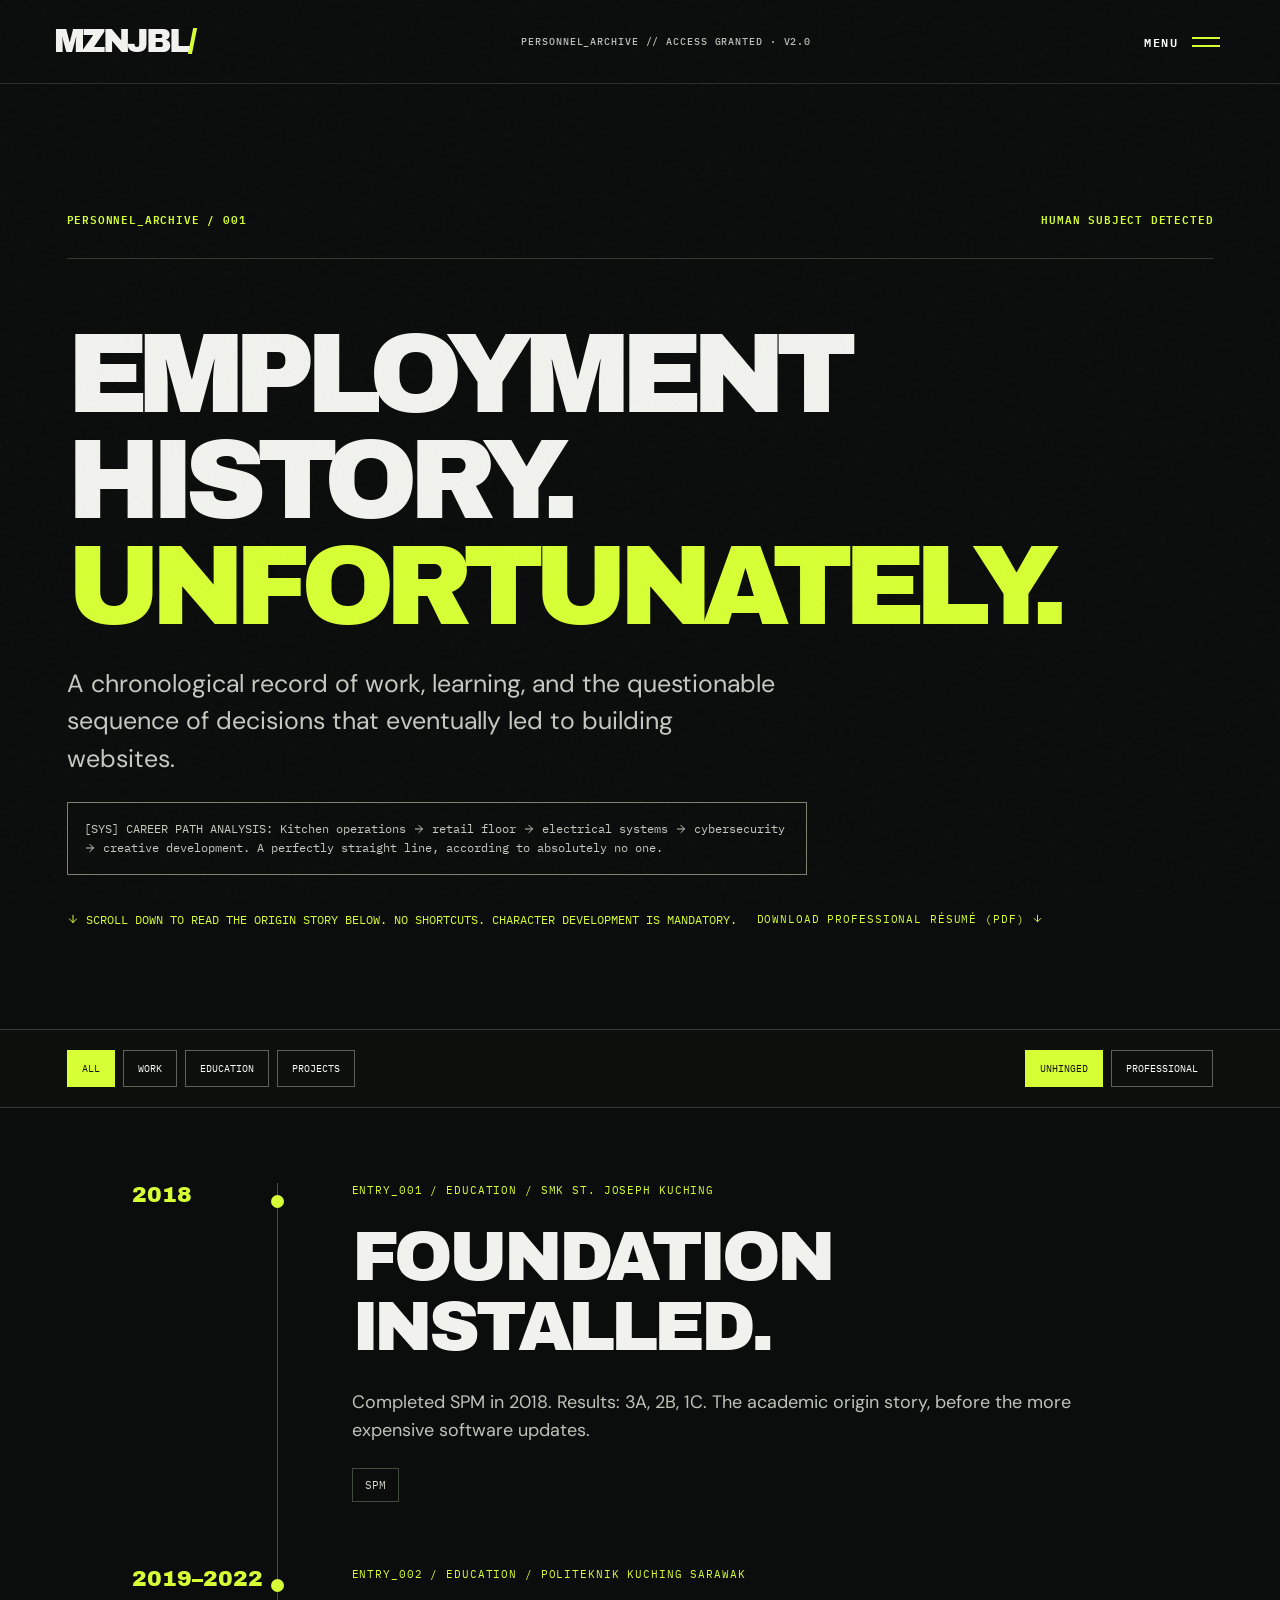
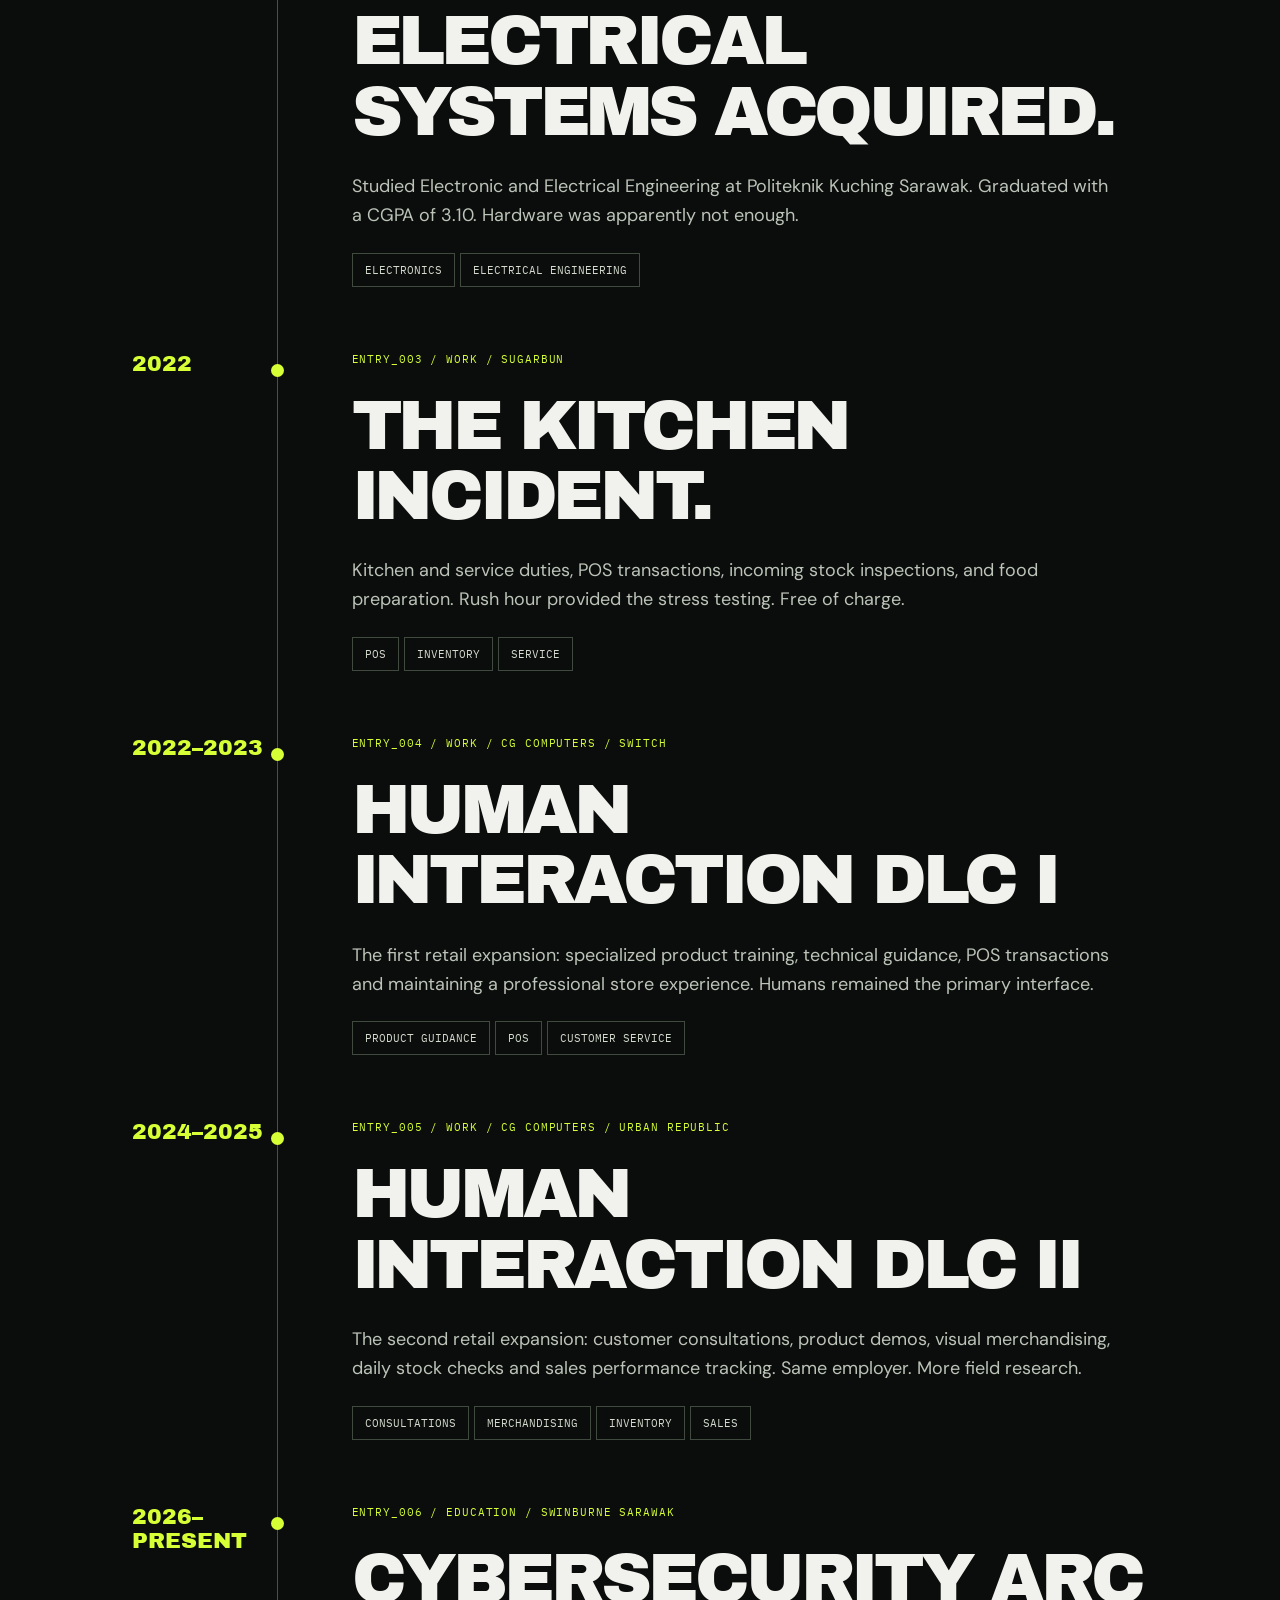
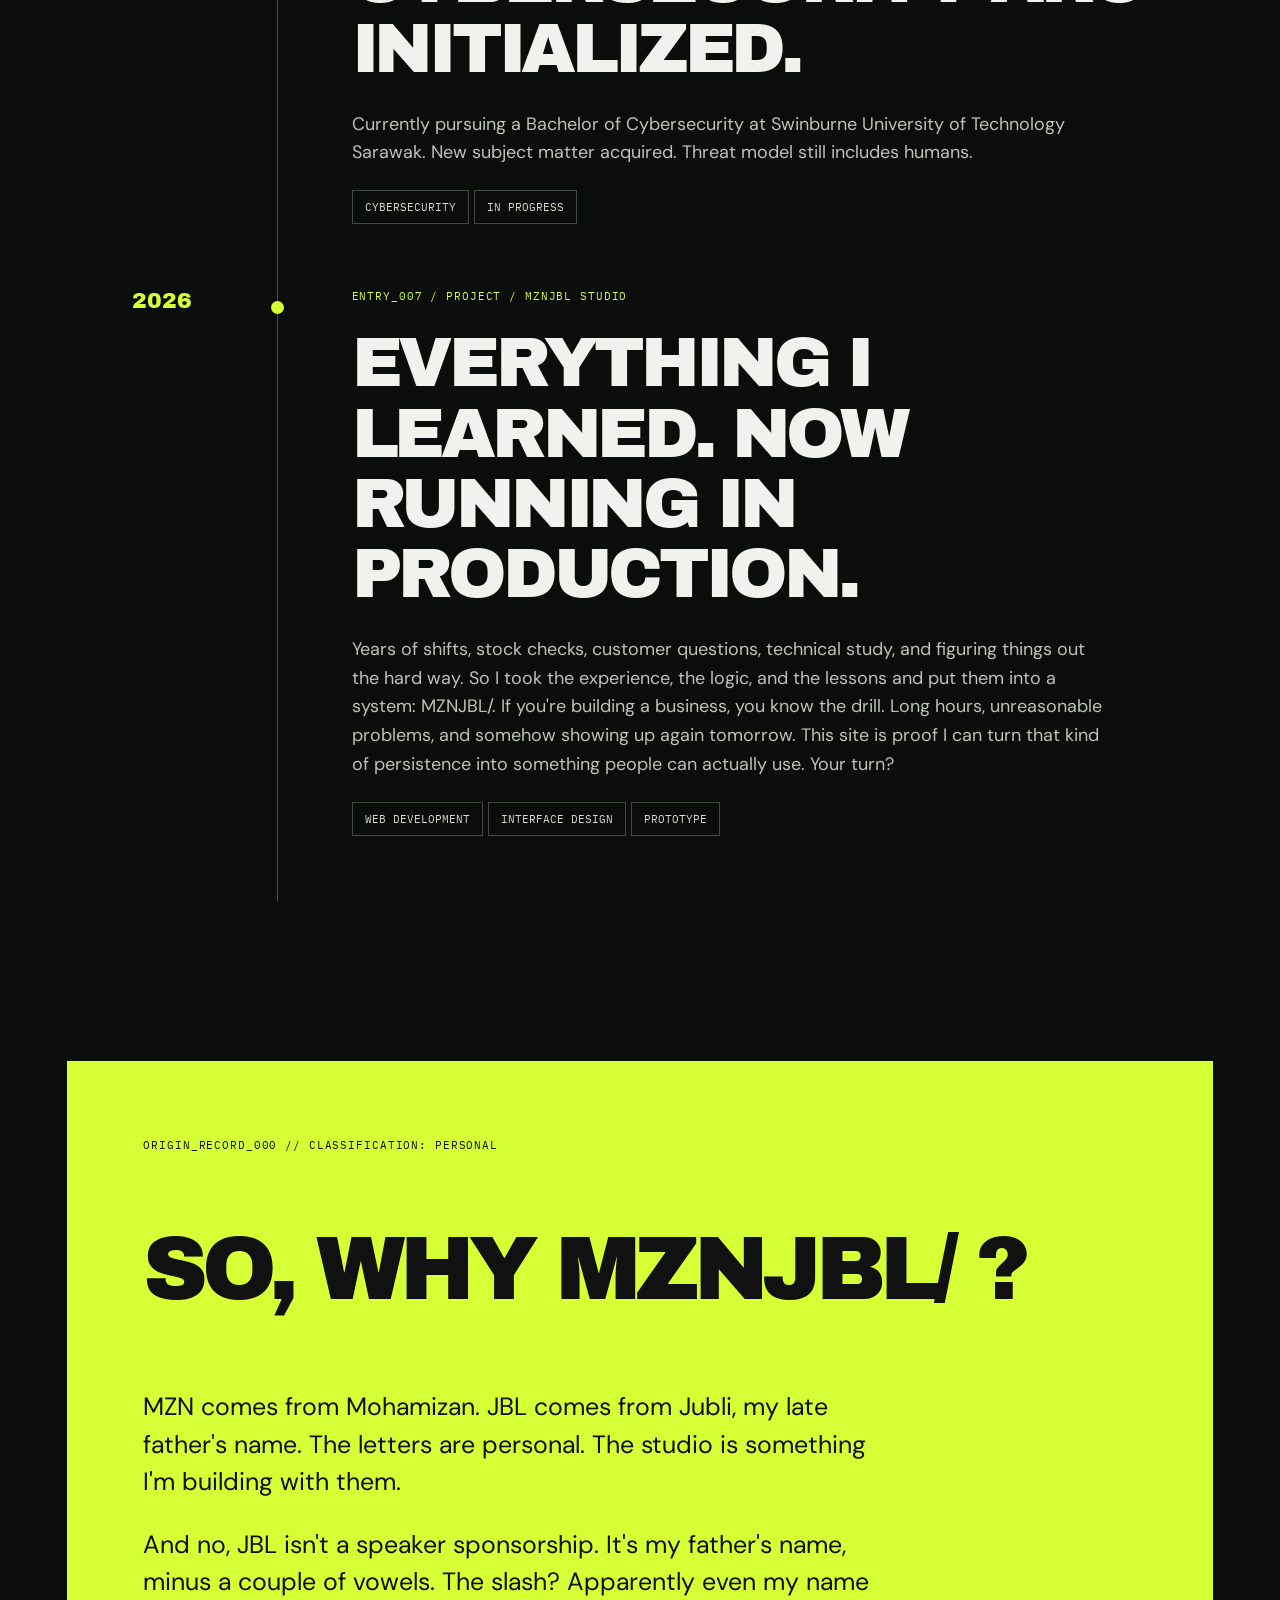
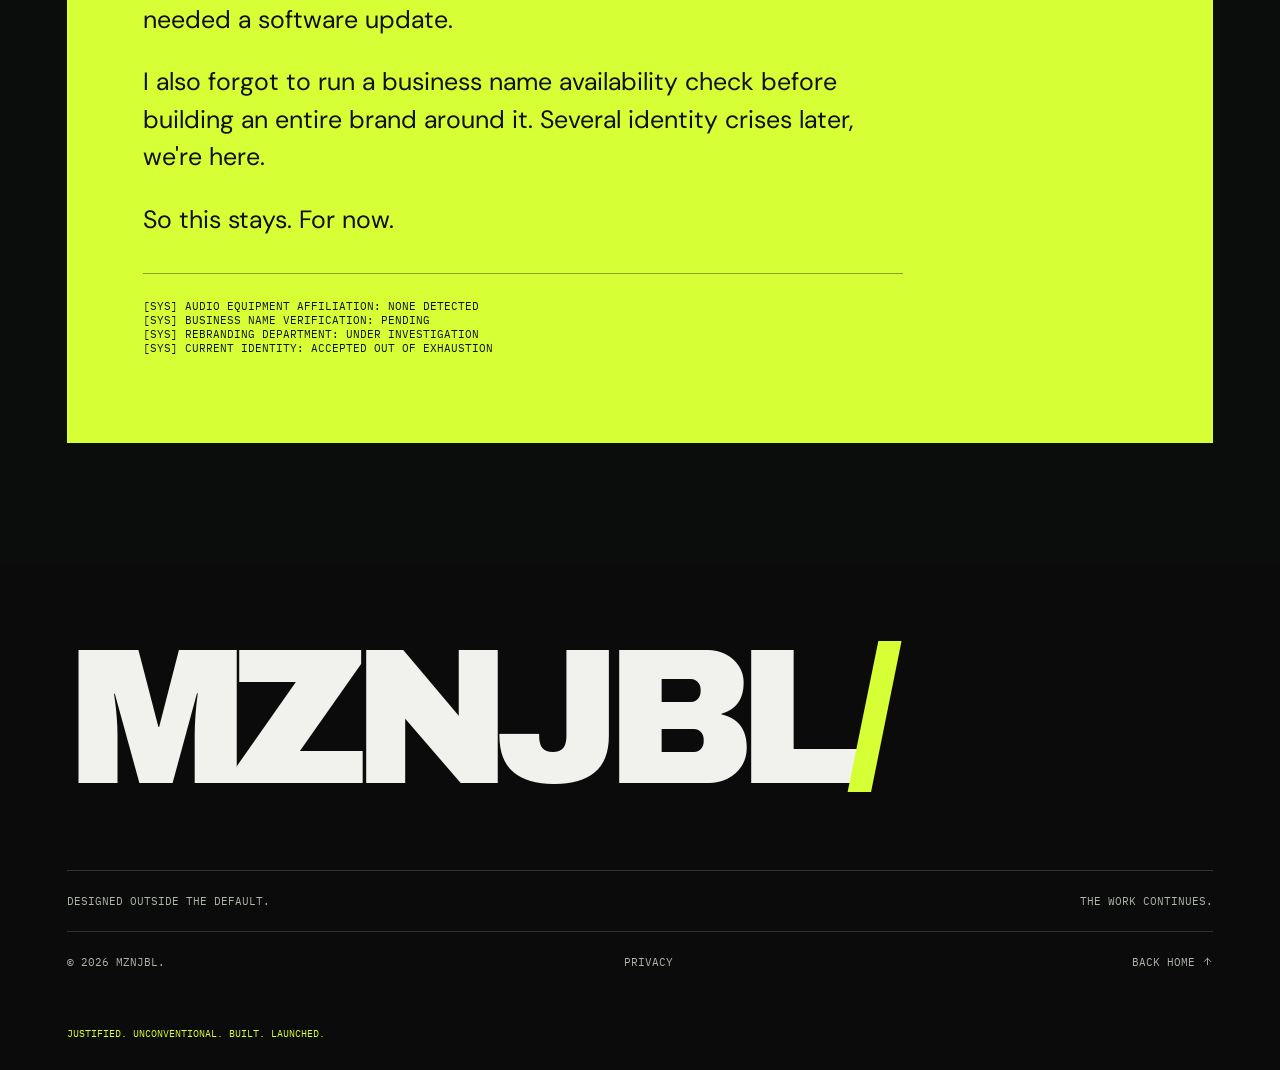
==== commit 37226726: "Replace Unicode icons with SVG for iOS/mobilee compatibility" ====
--- a/about.html
+++ b/about.html
@@ -1,3 +1,3 @@
 <!DOCTYPE html>
 
-<html lang="en"><head><meta charset="utf-8"/><meta content="width=device-width, initial-scale=1" name="viewport"/><meta content="#0b0d0c" name="theme-color"/><meta content="The declassified personnel archive behind MZNJBL/, an independent creative development studio." name="description"/><title>Personnel Archive — MZNJBL/</title><link href="/styles.css?v=2.0.0" rel="stylesheet"/><script defer="" src="/app.js?v=2.0.0"></script></head><body data-page="about"><div aria-hidden="true" class="noise"></div><header class="header"><a class="wordmark" href="/">MZNJBL<span>/</span></a><div class="header-center">PERSONNEL_ARCHIVE // ACCESS GRANTED · V2.0</div><button aria-controls="main-menu" aria-expanded="false" class="menu-button" type="button"><span>MENU</span><span class="menu-icon"><i></i><i></i></span></button></header><nav aria-label="Main menu" class="menu-overlay" id="main-menu" inert=""><div class="menu-top">MZNJBL/ <span>NAVIGATION_PROTOCOL_001</span></div><a href="/"><small>00</small>HOME<span>↗</span></a><a href="/#work"><small>01</small>WORK<span>↗</span></a><a href="/projects.html"><small>02</small>PROJECTS<span>↗</span></a><a href="/#contact"><small>03</small>CONTACT<span>↗</span></a><div class="menu-bottom">BUILT BY A HUMAN. ALLEGEDLY.</div></nav><main class="subpage-main"><section class="sub-hero"><div class="section-meta"><span>PERSONNEL_ARCHIVE / 001</span><span>HUMAN SUBJECT DETECTED</span></div><h1 class="display-title reveal">EMPLOYMENT<br/>HISTORY.<br/><span class="acid-text">UNFORTUNATELY.</span></h1><p>A chronological record of work, learning, and the questionable sequence of decisions that eventually led to building websites.</p><div class="placeholder-alert">[SYS] CAREER PATH ANALYSIS: Kitchen operations → retail floor → electrical systems → cybersecurity → creative development. A perfectly straight line, according to absolutely no one.</div><div class="archive-download"><p class="origin-instruction">↓ SCROLL DOWN TO READ THE ORIGIN STORY BELOW. NO SHORTCUTS. CHARACTER DEVELOPMENT IS MANDATORY.</p><a class="tiny-label" href="/assets/Mohamizan_Jubli_Resume_Public.pdf" download="Mohamizan_Jubli_Resume_Public.pdf">DOWNLOAD PROFESSIONAL RÉSUMÉ (PDF) ↓</a></div></section><div class="archive-controls"><div aria-label="Timeline categories" class="archive-filters"><button aria-pressed="true" class="active" data-filter="all">ALL</button><button aria-pressed="false" data-filter="work">WORK</button><button aria-pressed="false" data-filter="education">EDUCATION</button><button aria-pressed="false" data-filter="projects">PROJECTS</button></div><div aria-label="Writing style" class="mode-switch"><button aria-pressed="true" class="active" data-mode="playful">UNHINGED</button><button aria-pressed="false" data-mode="professional">PROFESSIONAL</button></div></div><section aria-label="Verified work and education timeline with studio project" class="archive-timeline"><article class="archive-entry" data-category="education"><div class="archive-date">2018</div><div class="archive-body"><div class="archive-category">ENTRY_001 / EDUCATION / SMK ST. JOSEPH KUCHING</div><h2 data-playful="FOUNDATION INSTALLED." data-professional="SIJIL PELAJARAN MALAYSIA (SPM)">FOUNDATION INSTALLED.</h2><p data-playful="Completed SPM in 2018. Results: 3A, 2B, 1C. The academic origin story, before the more expensive software updates." data-professional="Completed Sijil Pelajaran Malaysia (SPM) at SMK St. Joseph Kuching in 2018. Results: 3A, 2B, 1C.">Completed SPM in 2018. Results: 3A, 2B, 1C. The academic origin story, before the more expensive software updates.</p><span class="skill-tag">SPM</span></div></article><article class="archive-entry" data-category="education"><div class="archive-date">2019–2022</div><div class="archive-body"><div class="archive-category">ENTRY_002 / EDUCATION / POLITEKNIK KUCHING SARAWAK</div><h2 data-playful="ELECTRICAL SYSTEMS ACQUIRED." data-professional="DIPLOMA IN ELECTRONIC AND ELECTRICAL ENGINEERING">ELECTRICAL SYSTEMS ACQUIRED.</h2><p data-playful="Studied Electronic and Electrical Engineering at Politeknik Kuching Sarawak. Graduated with a CGPA of 3.10. Hardware was apparently not enough." data-professional="Diploma in Electronic and Electrical Engineering, Politeknik Kuching Sarawak (2019–2022). CGPA: 3.10.">Studied Electronic and Electrical Engineering at Politeknik Kuching Sarawak. Graduated with a CGPA of 3.10. Hardware was apparently not enough.</p><span class="skill-tag">ELECTRONICS</span><span class="skill-tag">ELECTRICAL ENGINEERING</span></div></article><article class="archive-entry" data-category="work"><div class="archive-date">2022</div><div class="archive-body"><div class="archive-category">ENTRY_003 / WORK / SUGARBUN</div><h2 data-playful="THE KITCHEN INCIDENT." data-professional="KITCHEN &amp; SERVICE STAFF — SUGARBUN">THE KITCHEN INCIDENT.</h2><p data-playful="Kitchen and service duties, POS transactions, incoming stock inspections, and food preparation. Rush hour provided the stress testing. Free of charge." data-professional="Worked as Kitchen &amp; Service Staff at Sugarbun (2022). Handled POS transactions, assisted with incoming inventory inspection and stock organization, and maintained cleanliness, product preparation and operational flow.">Kitchen and service duties, POS transactions, incoming stock inspections, and food preparation. Rush hour provided the stress testing. Free of charge.</p><span class="skill-tag">POS</span><span class="skill-tag">INVENTORY</span><span class="skill-tag">SERVICE</span></div></article><article class="archive-entry" data-category="work"><div class="archive-date">2022–2023</div><div class="archive-body"><div class="archive-category">ENTRY_004 / WORK / CG COMPUTERS / SWITCH</div><h2 data-playful="HUMAN INTERACTION DLC I" data-professional="SALES ASSOCIATE — CG COMPUTERS (SWITCH)">HUMAN INTERACTION DLC I</h2><p data-playful="The first retail expansion: specialized product training, technical guidance, POS transactions and maintaining a professional store experience. Humans remained the primary interface." data-professional="Sales Associate at CG Computers, assigned to Switch (Apple Premium Reseller), 2022–2023. Completed specialized brand training, advised customers on products, operated POS for cash and digital payments, balanced shifts and supported customer satisfaction.">The first retail expansion: specialized product training, technical guidance, POS transactions and maintaining a professional store experience. Humans remained the primary interface.</p><span class="skill-tag">PRODUCT GUIDANCE</span><span class="skill-tag">POS</span><span class="skill-tag">CUSTOMER SERVICE</span></div></article><article class="archive-entry" data-category="work"><div class="archive-date">2024–2025</div><div class="archive-body"><div class="archive-category">ENTRY_005 / WORK / CG COMPUTERS / URBAN REPUBLIC</div><h2 data-playful="HUMAN INTERACTION DLC II" data-professional="SALES ASSOCIATE — CG COMPUTERS (URBAN REPUBLIC)">HUMAN INTERACTION DLC II</h2><p data-playful="The second retail expansion: customer consultations, product demos, visual merchandising, daily stock checks and sales performance tracking. Same employer. More field research." data-professional="Sales Associate at CG Computers, assigned to Urban Republic, 2024–2025. Provided customer consultations and demonstrations, maintained visual merchandising, checked and replenished inventory, and tracked sales metrics to support revenue goals.">The second retail expansion: customer consultations, product demos, visual merchandising, daily stock checks and sales performance tracking. Same employer. More field research.</p><span class="skill-tag">CONSULTATIONS</span><span class="skill-tag">MERCHANDISING</span><span class="skill-tag">INVENTORY</span><span class="skill-tag">SALES</span></div></article><article class="archive-entry" data-category="education"><div class="archive-date">2026–PRESENT</div><div class="archive-body"><div class="archive-category">ENTRY_006 / EDUCATION / SWINBURNE SARAWAK</div><h2 data-playful="CYBERSECURITY ARC INITIALIZED." data-professional="BACHELOR OF CYBERSECURITY — SWINBURNE SARAWAK">CYBERSECURITY ARC INITIALIZED.</h2><p data-playful="Currently pursuing a Bachelor of Cybersecurity at Swinburne University of Technology Sarawak. New subject matter acquired. Threat model still includes humans." data-professional="Currently pursuing a Bachelor of Cybersecurity at Swinburne University of Technology Sarawak (2026–present).">Currently pursuing a Bachelor of Cybersecurity at Swinburne University of Technology Sarawak. New subject matter acquired. Threat model still includes humans.</p><span class="skill-tag">CYBERSECURITY</span><span class="skill-tag">IN PROGRESS</span></div></article><article class="archive-entry" data-category="projects"><div class="archive-date">2026</div><div class="archive-body"><div class="archive-category">ENTRY_007 / PROJECT / MZNJBL STUDIO</div><h2 data-playful="EVERYTHING I LEARNED. NOW RUNNING IN PRODUCTION." data-professional="MZNJBL/ — INDEPENDENT CREATIVE DEVELOPMENT STUDIO">EVERYTHING I LEARNED. NOW RUNNING IN PRODUCTION.</h2><p data-playful="Years of shifts, stock checks, customer questions, technical study, and figuring things out the hard way. So I took the experience, the logic, and the lessons and put them into a system: MZNJBL/. If you're building a business, you know the drill. Long hours, unreasonable problems, and somehow showing up again tomorrow. This site is proof I can turn that kind of persistence into something people can actually use. Your turn?" data-professional="MZNJBL/ is a self-initiated creative web-development studio project bringing together customer-facing work experience, technical education, and practical design thinking. This website demonstrates responsive interface design, accessible interactions, and frontend development.">Years of shifts, stock checks, customer questions, technical study, and figuring things out the hard way. So I took the experience, the logic, and the lessons and put them into a system: MZNJBL/. If you're building a business, you know the drill. Long hours, unreasonable problems, and somehow showing up again tomorrow. This site is proof I can turn that kind of persistence into something people can actually use. Your turn?</p><span class="skill-tag">WEB DEVELOPMENT</span><span class="skill-tag">INTERFACE DESIGN</span><span class="skill-tag">PROTOTYPE</span></div></article></section><section class="origin-box" id="origin"><div class="tiny-label" style="color:#111">ORIGIN_RECORD_000 // CLASSIFICATION: PERSONAL</div><h2>SO, WHY MZNJBL/ ?</h2><p>MZN comes from Mohamizan. JBL comes from Jubli, my late father's name. The letters are personal. The studio is something I'm building with them.</p><p>And no, JBL isn't a speaker sponsorship. It's my father's name, minus a couple of vowels. The slash? Apparently even my name needed a software update.</p><p>I also forgot to run a business name availability check before building an entire brand around it. Several identity crises later, we're here.</p><p>So this stays. For now.</p><p class="sysline">[SYS] AUDIO EQUIPMENT AFFILIATION: NONE DETECTED<br/>[SYS] BUSINESS NAME VERIFICATION: PENDING<br/>[SYS] REBRANDING DEPARTMENT: UNDER INVESTIGATION<br/>[SYS] CURRENT IDENTITY: ACCEPTED OUT OF EXHAUSTION</p></section></main><footer><a class="footer-logo" href="/">MZNJBL<span>/</span></a><div><span>DESIGNED OUTSIDE THE DEFAULT.</span><span>THE WORK CONTINUES.</span></div><div class="footer-last"><span>© <span data-year="">2026</span> MZNJBL.</span><a href="/privacy.html">PRIVACY</a><a href="/">BACK HOME ↑</a></div><p class="footer-joke">JUSTIFIED. UNCONVENTIONAL. BUILT. LAUNCHED.</p></footer></body></html>
+<html lang="en"><head><meta charset="utf-8"/><meta content="width=device-width, initial-scale=1" name="viewport"/><meta content="#0b0d0c" name="theme-color"/><meta content="The declassified personnel archive behind MZNJBL/, an independent creative development studio." name="description"/><title>Personnel Archive — MZNJBL/</title><link href="/styles.css?v=2.0.0" rel="stylesheet"/><script defer="" src="/app.js?v=2.0.0"></script></head><body data-page="about"><div aria-hidden="true" class="noise"></div><header class="header"><a class="wordmark" href="/">MZNJBL<span>/</span></a><div class="header-center">PERSONNEL_ARCHIVE // ACCESS GRANTED · V2.0</div><button aria-controls="main-menu" aria-expanded="false" class="menu-button" type="button"><span>MENU</span><span class="menu-icon"><i></i><i></i></span></button></header><nav aria-label="Main menu" class="menu-overlay" id="main-menu" inert=""><div class="menu-top">MZNJBL/ <span>NAVIGATION_PROTOCOL_001</span></div><a href="/"><small>00</small>HOME<span><svg class="ui-arrow" aria-hidden="true" focusable="false" viewBox="0 0 24 24" width="1em" height="1em" fill="none" stroke="currentColor" stroke-width="2" stroke-linecap="square" stroke-linejoin="miter"><path d="M5 19L19 5M7 5h12v12"/></svg></span></a><a href="/#work"><small>01</small>WORK<span><svg class="ui-arrow" aria-hidden="true" focusable="false" viewBox="0 0 24 24" width="1em" height="1em" fill="none" stroke="currentColor" stroke-width="2" stroke-linecap="square" stroke-linejoin="miter"><path d="M5 19L19 5M7 5h12v12"/></svg></span></a><a href="/projects.html"><small>02</small>PROJECTS<span><svg class="ui-arrow" aria-hidden="true" focusable="false" viewBox="0 0 24 24" width="1em" height="1em" fill="none" stroke="currentColor" stroke-width="2" stroke-linecap="square" stroke-linejoin="miter"><path d="M5 19L19 5M7 5h12v12"/></svg></span></a><a href="/#contact"><small>03</small>CONTACT<span><svg class="ui-arrow" aria-hidden="true" focusable="false" viewBox="0 0 24 24" width="1em" height="1em" fill="none" stroke="currentColor" stroke-width="2" stroke-linecap="square" stroke-linejoin="miter"><path d="M5 19L19 5M7 5h12v12"/></svg></span></a><div class="menu-bottom">BUILT BY A HUMAN. ALLEGEDLY.</div></nav><main class="subpage-main"><section class="sub-hero"><div class="section-meta"><span>PERSONNEL_ARCHIVE / 001</span><span>HUMAN SUBJECT DETECTED</span></div><h1 class="display-title reveal">EMPLOYMENT<br/>HISTORY.<br/><span class="acid-text">UNFORTUNATELY.</span></h1><p>A chronological record of work, learning, and the questionable sequence of decisions that eventually led to building websites.</p><div class="placeholder-alert">[SYS] CAREER PATH ANALYSIS: Kitchen operations <svg class="ui-arrow" aria-hidden="true" focusable="false" viewBox="0 0 24 24" width="1em" height="1em" fill="none" stroke="currentColor" stroke-width="2" stroke-linecap="square" stroke-linejoin="miter"><path d="M5 12h14M12 5l7 7-7 7"/></svg> retail floor <svg class="ui-arrow" aria-hidden="true" focusable="false" viewBox="0 0 24 24" width="1em" height="1em" fill="none" stroke="currentColor" stroke-width="2" stroke-linecap="square" stroke-linejoin="miter"><path d="M5 12h14M12 5l7 7-7 7"/></svg> electrical systems <svg class="ui-arrow" aria-hidden="true" focusable="false" viewBox="0 0 24 24" width="1em" height="1em" fill="none" stroke="currentColor" stroke-width="2" stroke-linecap="square" stroke-linejoin="miter"><path d="M5 12h14M12 5l7 7-7 7"/></svg> cybersecurity <svg class="ui-arrow" aria-hidden="true" focusable="false" viewBox="0 0 24 24" width="1em" height="1em" fill="none" stroke="currentColor" stroke-width="2" stroke-linecap="square" stroke-linejoin="miter"><path d="M5 12h14M12 5l7 7-7 7"/></svg> creative development. A perfectly straight line, according to absolutely no one.</div><div class="archive-download"><p class="origin-instruction"><svg class="ui-arrow" aria-hidden="true" focusable="false" viewBox="0 0 24 24" width="1em" height="1em" fill="none" stroke="currentColor" stroke-width="2" stroke-linecap="square" stroke-linejoin="miter"><path d="M12 5v14M5 12l7 7 7-7"/></svg> SCROLL DOWN TO READ THE ORIGIN STORY BELOW. NO SHORTCUTS. CHARACTER DEVELOPMENT IS MANDATORY.</p><a class="tiny-label" href="/assets/Mohamizan_Jubli_Resume_Public.pdf" download="Mohamizan_Jubli_Resume_Public.pdf">DOWNLOAD PROFESSIONAL RÉSUMÉ (PDF) <svg class="ui-arrow" aria-hidden="true" focusable="false" viewBox="0 0 24 24" width="1em" height="1em" fill="none" stroke="currentColor" stroke-width="2" stroke-linecap="square" stroke-linejoin="miter"><path d="M12 5v14M5 12l7 7 7-7"/></svg></a></div></section><div class="archive-controls"><div aria-label="Timeline categories" class="archive-filters"><button aria-pressed="true" class="active" data-filter="all">ALL</button><button aria-pressed="false" data-filter="work">WORK</button><button aria-pressed="false" data-filter="education">EDUCATION</button><button aria-pressed="false" data-filter="projects">PROJECTS</button></div><div aria-label="Writing style" class="mode-switch"><button aria-pressed="true" class="active" data-mode="playful">UNHINGED</button><button aria-pressed="false" data-mode="professional">PROFESSIONAL</button></div></div><section aria-label="Verified work and education timeline with studio project" class="archive-timeline"><article class="archive-entry" data-category="education"><div class="archive-date">2018</div><div class="archive-body"><div class="archive-category">ENTRY_001 / EDUCATION / SMK ST. JOSEPH KUCHING</div><h2 data-playful="FOUNDATION INSTALLED." data-professional="SIJIL PELAJARAN MALAYSIA (SPM)">FOUNDATION INSTALLED.</h2><p data-playful="Completed SPM in 2018. Results: 3A, 2B, 1C. The academic origin story, before the more expensive software updates." data-professional="Completed Sijil Pelajaran Malaysia (SPM) at SMK St. Joseph Kuching in 2018. Results: 3A, 2B, 1C.">Completed SPM in 2018. Results: 3A, 2B, 1C. The academic origin story, before the more expensive software updates.</p><span class="skill-tag">SPM</span></div></article><article class="archive-entry" data-category="education"><div class="archive-date">2019–2022</div><div class="archive-body"><div class="archive-category">ENTRY_002 / EDUCATION / POLITEKNIK KUCHING SARAWAK</div><h2 data-playful="ELECTRICAL SYSTEMS ACQUIRED." data-professional="DIPLOMA IN ELECTRONIC AND ELECTRICAL ENGINEERING">ELECTRICAL SYSTEMS ACQUIRED.</h2><p data-playful="Studied Electronic and Electrical Engineering at Politeknik Kuching Sarawak. Graduated with a CGPA of 3.10. Hardware was apparently not enough." data-professional="Diploma in Electronic and Electrical Engineering, Politeknik Kuching Sarawak (2019–2022). CGPA: 3.10.">Studied Electronic and Electrical Engineering at Politeknik Kuching Sarawak. Graduated with a CGPA of 3.10. Hardware was apparently not enough.</p><span class="skill-tag">ELECTRONICS</span><span class="skill-tag">ELECTRICAL ENGINEERING</span></div></article><article class="archive-entry" data-category="work"><div class="archive-date">2022</div><div class="archive-body"><div class="archive-category">ENTRY_003 / WORK / SUGARBUN</div><h2 data-playful="THE KITCHEN INCIDENT." data-professional="KITCHEN &amp; SERVICE STAFF — SUGARBUN">THE KITCHEN INCIDENT.</h2><p data-playful="Kitchen and service duties, POS transactions, incoming stock inspections, and food preparation. Rush hour provided the stress testing. Free of charge." data-professional="Worked as Kitchen &amp; Service Staff at Sugarbun (2022). Handled POS transactions, assisted with incoming inventory inspection and stock organization, and maintained cleanliness, product preparation and operational flow.">Kitchen and service duties, POS transactions, incoming stock inspections, and food preparation. Rush hour provided the stress testing. Free of charge.</p><span class="skill-tag">POS</span><span class="skill-tag">INVENTORY</span><span class="skill-tag">SERVICE</span></div></article><article class="archive-entry" data-category="work"><div class="archive-date">2022–2023</div><div class="archive-body"><div class="archive-category">ENTRY_004 / WORK / CG COMPUTERS / SWITCH</div><h2 data-playful="HUMAN INTERACTION DLC I" data-professional="SALES ASSOCIATE — CG COMPUTERS (SWITCH)">HUMAN INTERACTION DLC I</h2><p data-playful="The first retail expansion: specialized product training, technical guidance, POS transactions and maintaining a professional store experience. Humans remained the primary interface." data-professional="Sales Associate at CG Computers, assigned to Switch (Apple Premium Reseller), 2022–2023. Completed specialized brand training, advised customers on products, operated POS for cash and digital payments, balanced shifts and supported customer satisfaction.">The first retail expansion: specialized product training, technical guidance, POS transactions and maintaining a professional store experience. Humans remained the primary interface.</p><span class="skill-tag">PRODUCT GUIDANCE</span><span class="skill-tag">POS</span><span class="skill-tag">CUSTOMER SERVICE</span></div></article><article class="archive-entry" data-category="work"><div class="archive-date">2024–2025</div><div class="archive-body"><div class="archive-category">ENTRY_005 / WORK / CG COMPUTERS / URBAN REPUBLIC</div><h2 data-playful="HUMAN INTERACTION DLC II" data-professional="SALES ASSOCIATE — CG COMPUTERS (URBAN REPUBLIC)">HUMAN INTERACTION DLC II</h2><p data-playful="The second retail expansion: customer consultations, product demos, visual merchandising, daily stock checks and sales performance tracking. Same employer. More field research." data-professional="Sales Associate at CG Computers, assigned to Urban Republic, 2024–2025. Provided customer consultations and demonstrations, maintained visual merchandising, checked and replenished inventory, and tracked sales metrics to support revenue goals.">The second retail expansion: customer consultations, product demos, visual merchandising, daily stock checks and sales performance tracking. Same employer. More field research.</p><span class="skill-tag">CONSULTATIONS</span><span class="skill-tag">MERCHANDISING</span><span class="skill-tag">INVENTORY</span><span class="skill-tag">SALES</span></div></article><article class="archive-entry" data-category="education"><div class="archive-date">2026–PRESENT</div><div class="archive-body"><div class="archive-category">ENTRY_006 / EDUCATION / SWINBURNE SARAWAK</div><h2 data-playful="CYBERSECURITY ARC INITIALIZED." data-professional="BACHELOR OF CYBERSECURITY — SWINBURNE SARAWAK">CYBERSECURITY ARC INITIALIZED.</h2><p data-playful="Currently pursuing a Bachelor of Cybersecurity at Swinburne University of Technology Sarawak. New subject matter acquired. Threat model still includes humans." data-professional="Currently pursuing a Bachelor of Cybersecurity at Swinburne University of Technology Sarawak (2026–present).">Currently pursuing a Bachelor of Cybersecurity at Swinburne University of Technology Sarawak. New subject matter acquired. Threat model still includes humans.</p><span class="skill-tag">CYBERSECURITY</span><span class="skill-tag">IN PROGRESS</span></div></article><article class="archive-entry" data-category="projects"><div class="archive-date">2026</div><div class="archive-body"><div class="archive-category">ENTRY_007 / PROJECT / MZNJBL STUDIO</div><h2 data-playful="EVERYTHING I LEARNED. NOW RUNNING IN PRODUCTION." data-professional="MZNJBL/ — INDEPENDENT CREATIVE DEVELOPMENT STUDIO">EVERYTHING I LEARNED. NOW RUNNING IN PRODUCTION.</h2><p data-playful="Years of shifts, stock checks, customer questions, technical study, and figuring things out the hard way. So I took the experience, the logic, and the lessons and put them into a system: MZNJBL/. If you're building a business, you know the drill. Long hours, unreasonable problems, and somehow showing up again tomorrow. This site is proof I can turn that kind of persistence into something people can actually use. Your turn?" data-professional="MZNJBL/ is a self-initiated creative web-development studio project bringing together customer-facing work experience, technical education, and practical design thinking. This website demonstrates responsive interface design, accessible interactions, and frontend development.">Years of shifts, stock checks, customer questions, technical study, and figuring things out the hard way. So I took the experience, the logic, and the lessons and put them into a system: MZNJBL/. If you're building a business, you know the drill. Long hours, unreasonable problems, and somehow showing up again tomorrow. This site is proof I can turn that kind of persistence into something people can actually use. Your turn?</p><span class="skill-tag">WEB DEVELOPMENT</span><span class="skill-tag">INTERFACE DESIGN</span><span class="skill-tag">PROTOTYPE</span></div></article></section><section class="origin-box" id="origin"><div class="tiny-label" style="color:#111">ORIGIN_RECORD_000 // CLASSIFICATION: PERSONAL</div><h2>SO, WHY MZNJBL/ ?</h2><p>MZN comes from Mohamizan. JBL comes from Jubli, my late father's name. The letters are personal. The studio is something I'm building with them.</p><p>And no, JBL isn't a speaker sponsorship. It's my father's name, minus a couple of vowels. The slash? Apparently even my name needed a software update.</p><p>I also forgot to run a business name availability check before building an entire brand around it. Several identity crises later, we're here.</p><p>So this stays. For now.</p><p class="sysline">[SYS] AUDIO EQUIPMENT AFFILIATION: NONE DETECTED<br/>[SYS] BUSINESS NAME VERIFICATION: PENDING<br/>[SYS] REBRANDING DEPARTMENT: UNDER INVESTIGATION<br/>[SYS] CURRENT IDENTITY: ACCEPTED OUT OF EXHAUSTION</p></section></main><footer><a class="footer-logo" href="/">MZNJBL<span>/</span></a><div><span>DESIGNED OUTSIDE THE DEFAULT.</span><span>THE WORK CONTINUES.</span></div><div class="footer-last"><span>© <span data-year="">2026</span> MZNJBL.</span><a href="/privacy.html">PRIVACY</a><a href="/">BACK HOME <svg class="ui-arrow" aria-hidden="true" focusable="false" viewBox="0 0 24 24" width="1em" height="1em" fill="none" stroke="currentColor" stroke-width="2" stroke-linecap="square" stroke-linejoin="miter"><path d="M12 19V5M5 12l7-7 7 7"/></svg></a></div><p class="footer-joke">JUSTIFIED. UNCONVENTIONAL. BUILT. LAUNCHED.</p></footer></body></html>
--- a/styles.css
+++ b/styles.css
@@ -58,3 +58,29 @@
 .forge-actions #launchForge{background:var(--acid);color:#111;border-color:var(--acid)}
 .build-indicator{opacity:.7}
 @media(prefers-reduced-motion:reduce){.hero-art,.orb-one,.orb-two{animation:none!important}.forge-preview,.forge-preview *{transition:none!important}.forge-preview.is-launching .forge-scan{animation:none!important;visibility:hidden}.forge-preview.is-launching .forge-center h3,.forge-preview.preview-flash .forge-center h3{animation:none!important}}
+
+/* MZNJBL/ mobile viewport and typography fixes */
+html, body {max-width:100%;}
+img, svg, video, canvas {max-width:100%;}
+.footer-logo {display:block; max-width:100%; width:max-content; font-size:clamp(2.5rem,15vw,12rem); letter-spacing:-.09em; overflow-wrap:anywhere;}
+.marquee-track {font-family:var(--font-head);}
+.asterisk {font-family:var(--font-head);font-weight:700;}
+@media (max-width:600px) {
+  .footer-logo {font-size:clamp(2.4rem,15vw,5.9rem);letter-spacing:-.09em;}
+  .hero-title {font-size:clamp(2.8rem,12.3vw,5.5rem);overflow-wrap:normal;}
+  .hero-bottom .button {max-width:100%;white-space:normal;}
+  .section-meta, .hero-foot, .footer-last {min-width:0;}
+  .section-meta > *, .hero-foot > * {min-width:0; overflow-wrap:anywhere;}
+  .display-title {font-size:clamp(2.2rem,9.1vw,4.3rem);overflow-wrap:break-word;}
+  .vacancy h3 {font-size:clamp(2.3rem,10.5vw,3.3rem);overflow-wrap:break-word;}
+  .tile-wordmark {font-size:clamp(3rem,16vw,6rem);}
+  .manifesto-lower {align-items:flex-start;}
+  .asterisk {font-size:3.6rem; flex-shrink:0;}
+  .manifesto-lower p {min-width:0;}
+  .contact-links a {overflow-wrap:anywhere;max-width:100%;}
+  .menu-overlay>a {font-size:clamp(2.1rem,10vw,4rem);}
+  .case-visual {font-size:clamp(2.4rem,14vw,7rem);overflow-wrap:anywhere;}
+}
+
+/* MZNJBL vector icon compatibility */
+.ui-arrow{width:1em;height:1em;display:inline-block;vertical-align:-.12em;flex:0 0 auto;stroke:currentColor;fill:none;overflow:visible}.menu-overlay>a .ui-arrow{font-size:.5em}.button .ui-arrow{font-size:1.65em}.text-link .ui-arrow{margin-left:.25em}.circle-arrow .ui-arrow{font-size:1em}
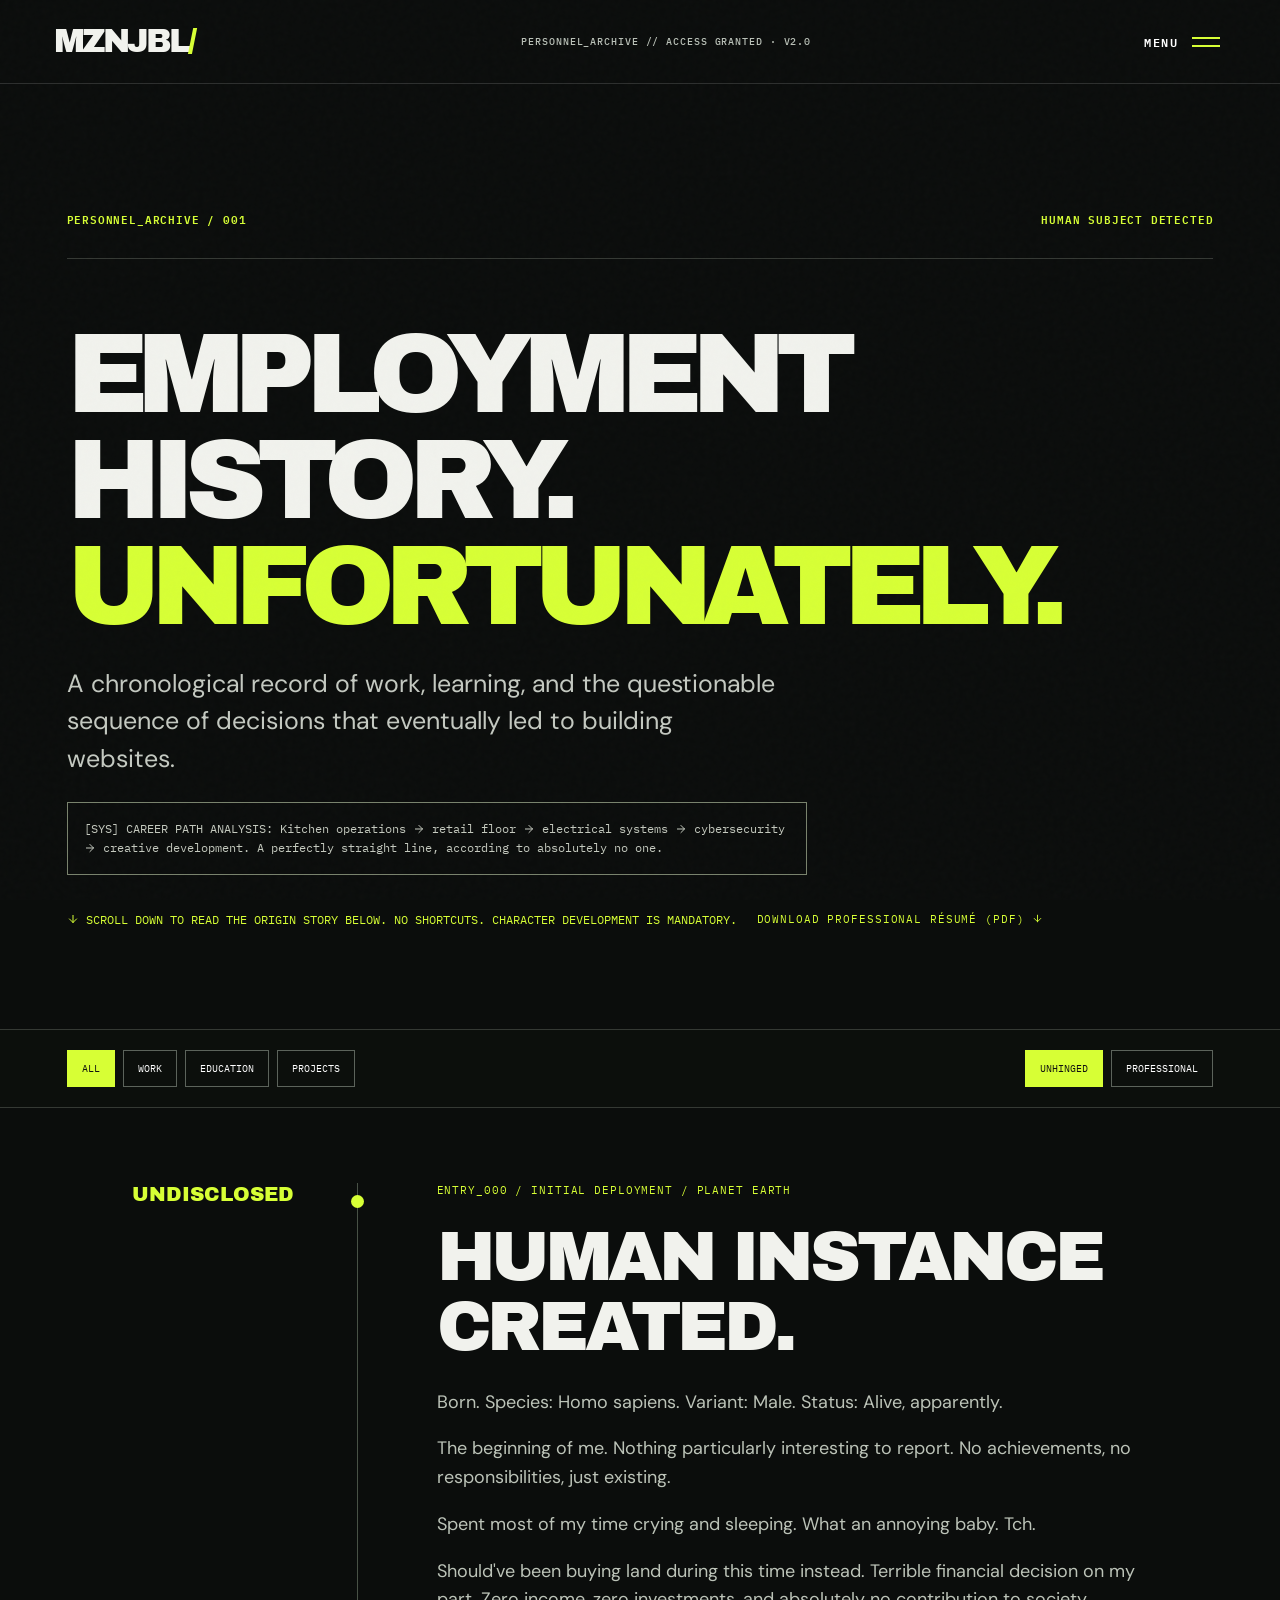
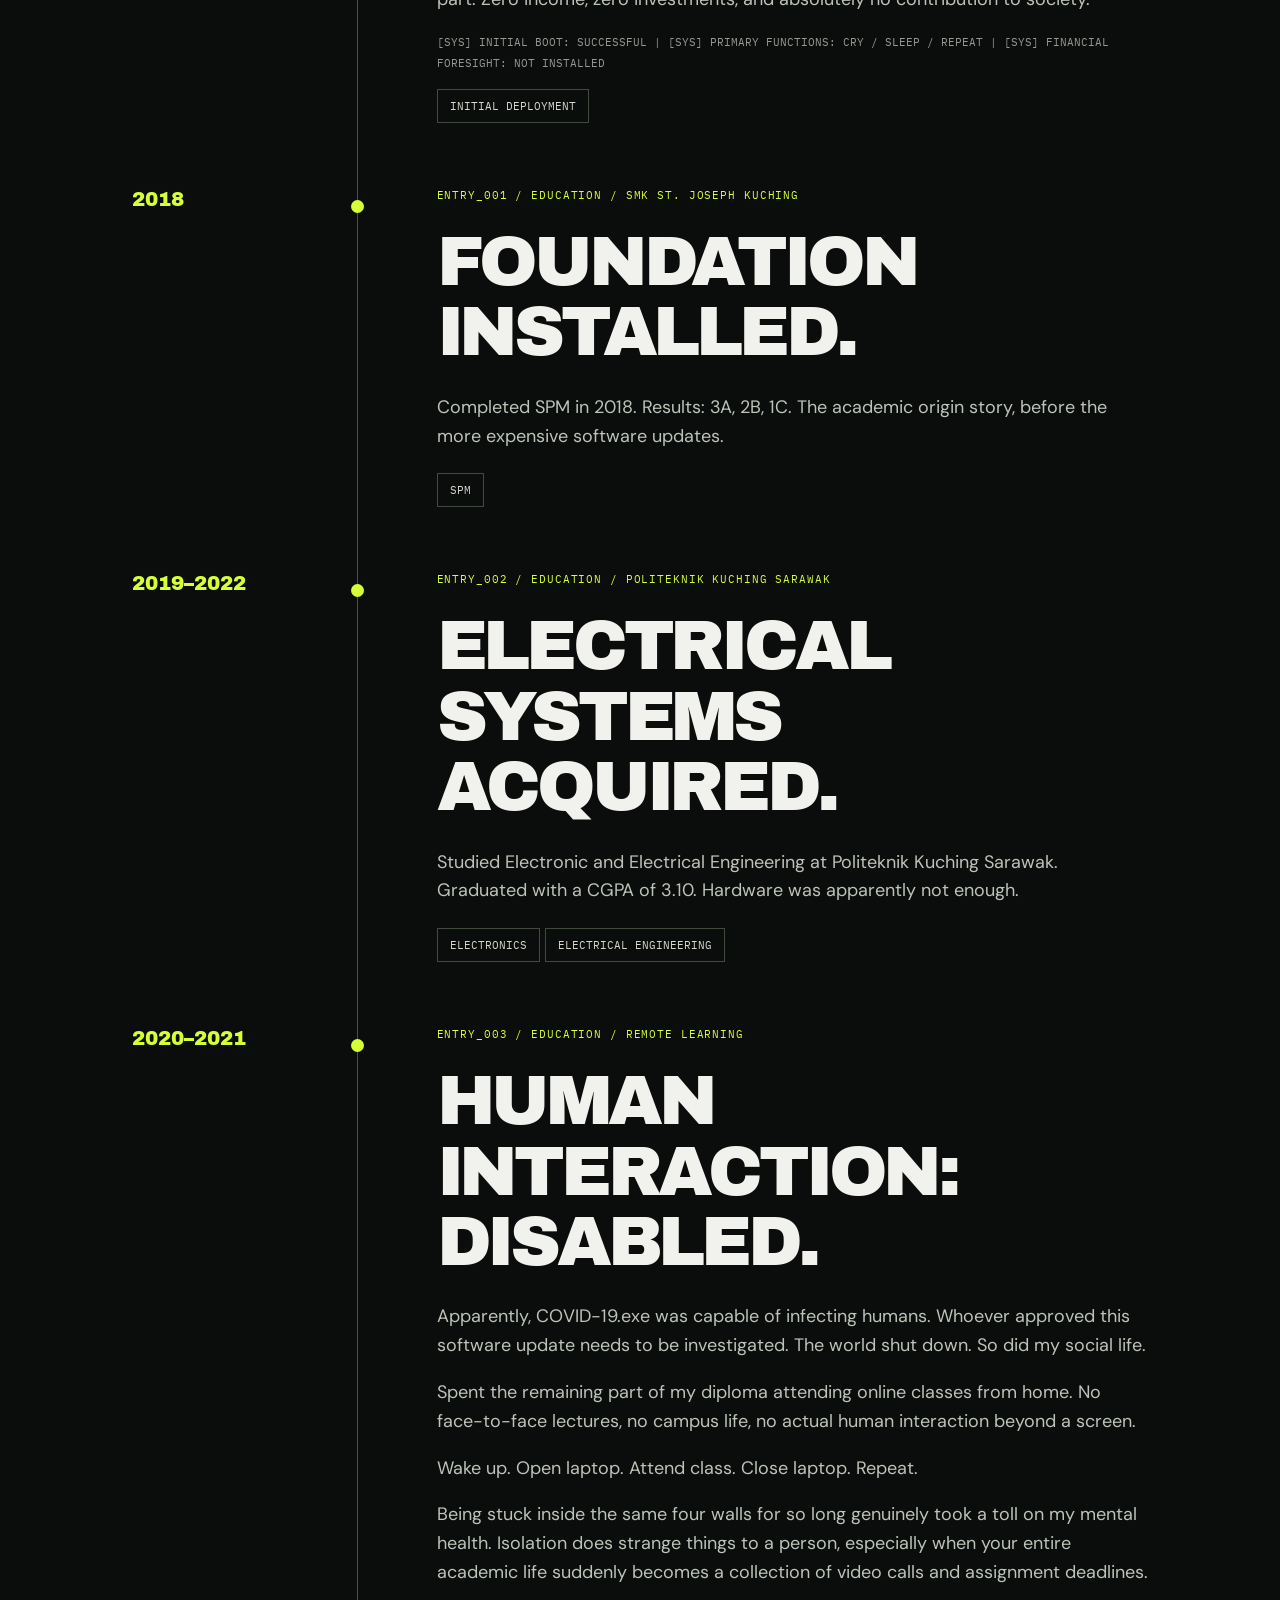
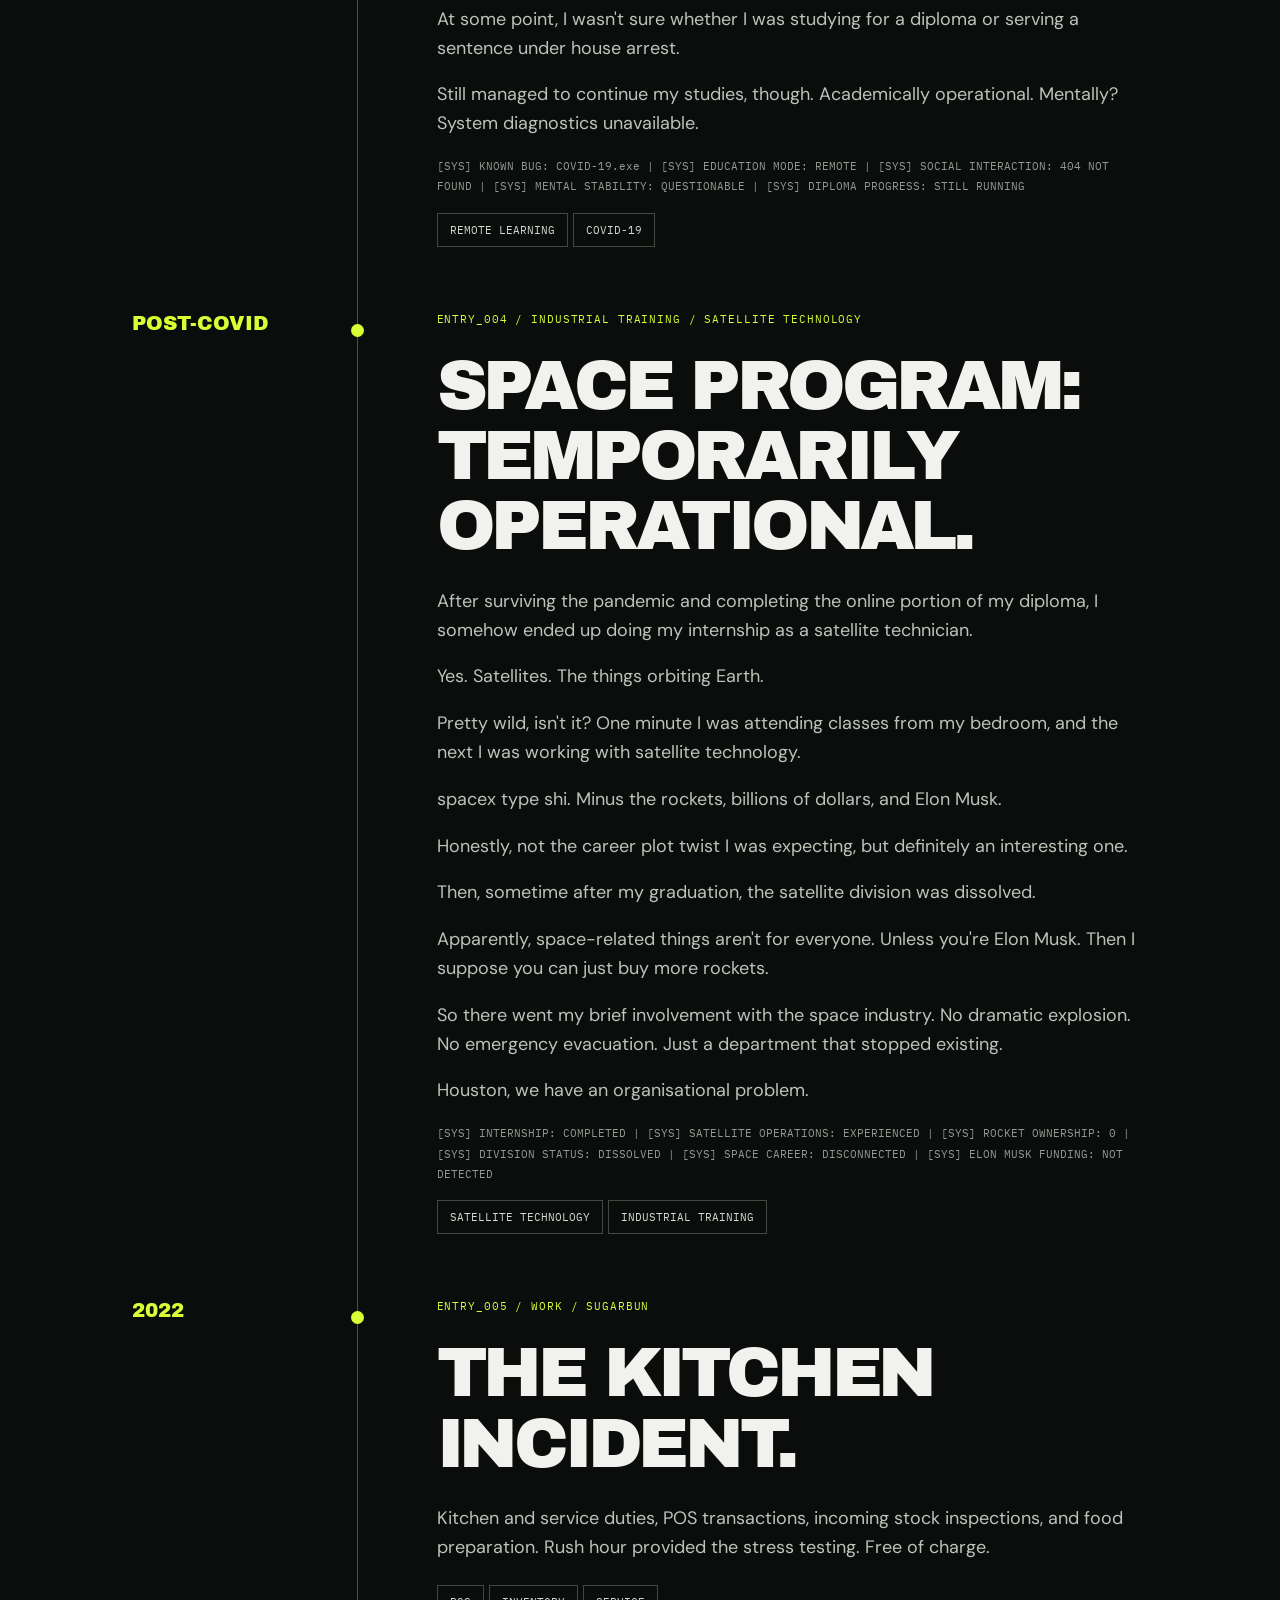
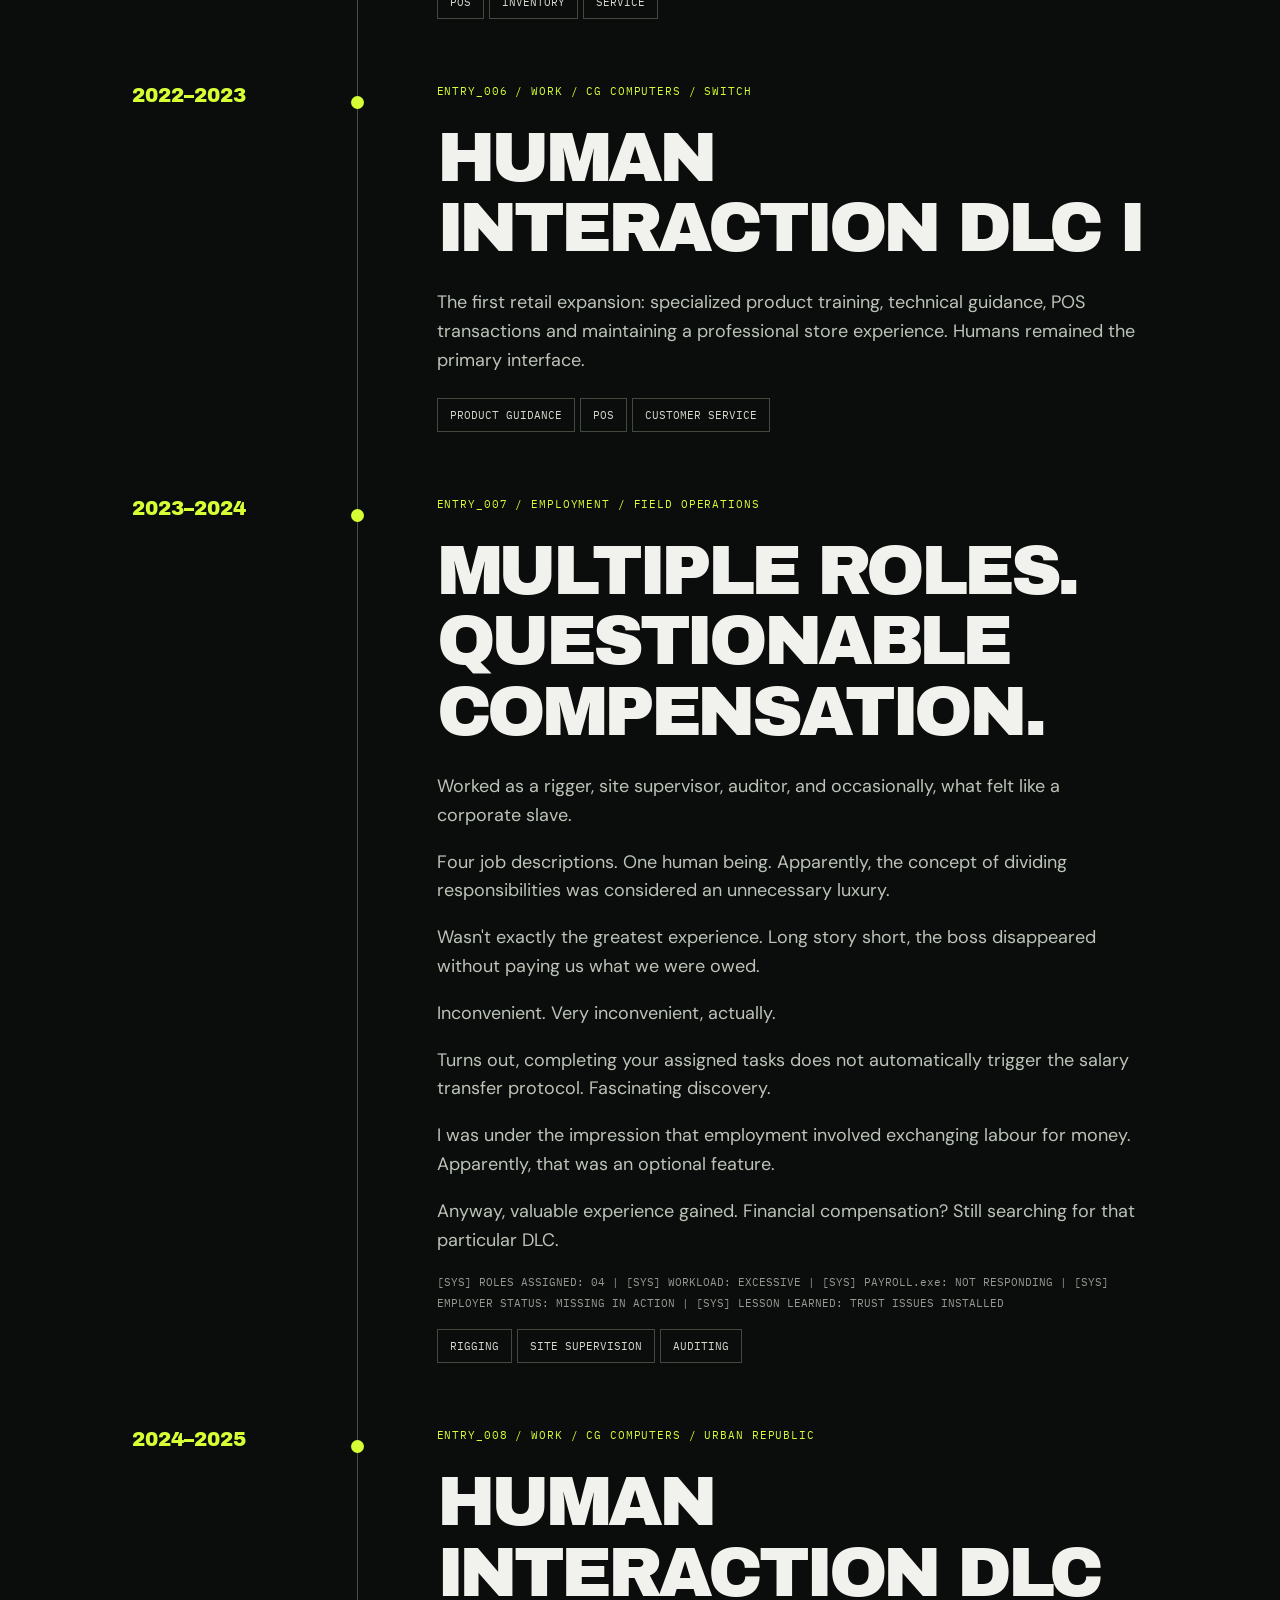
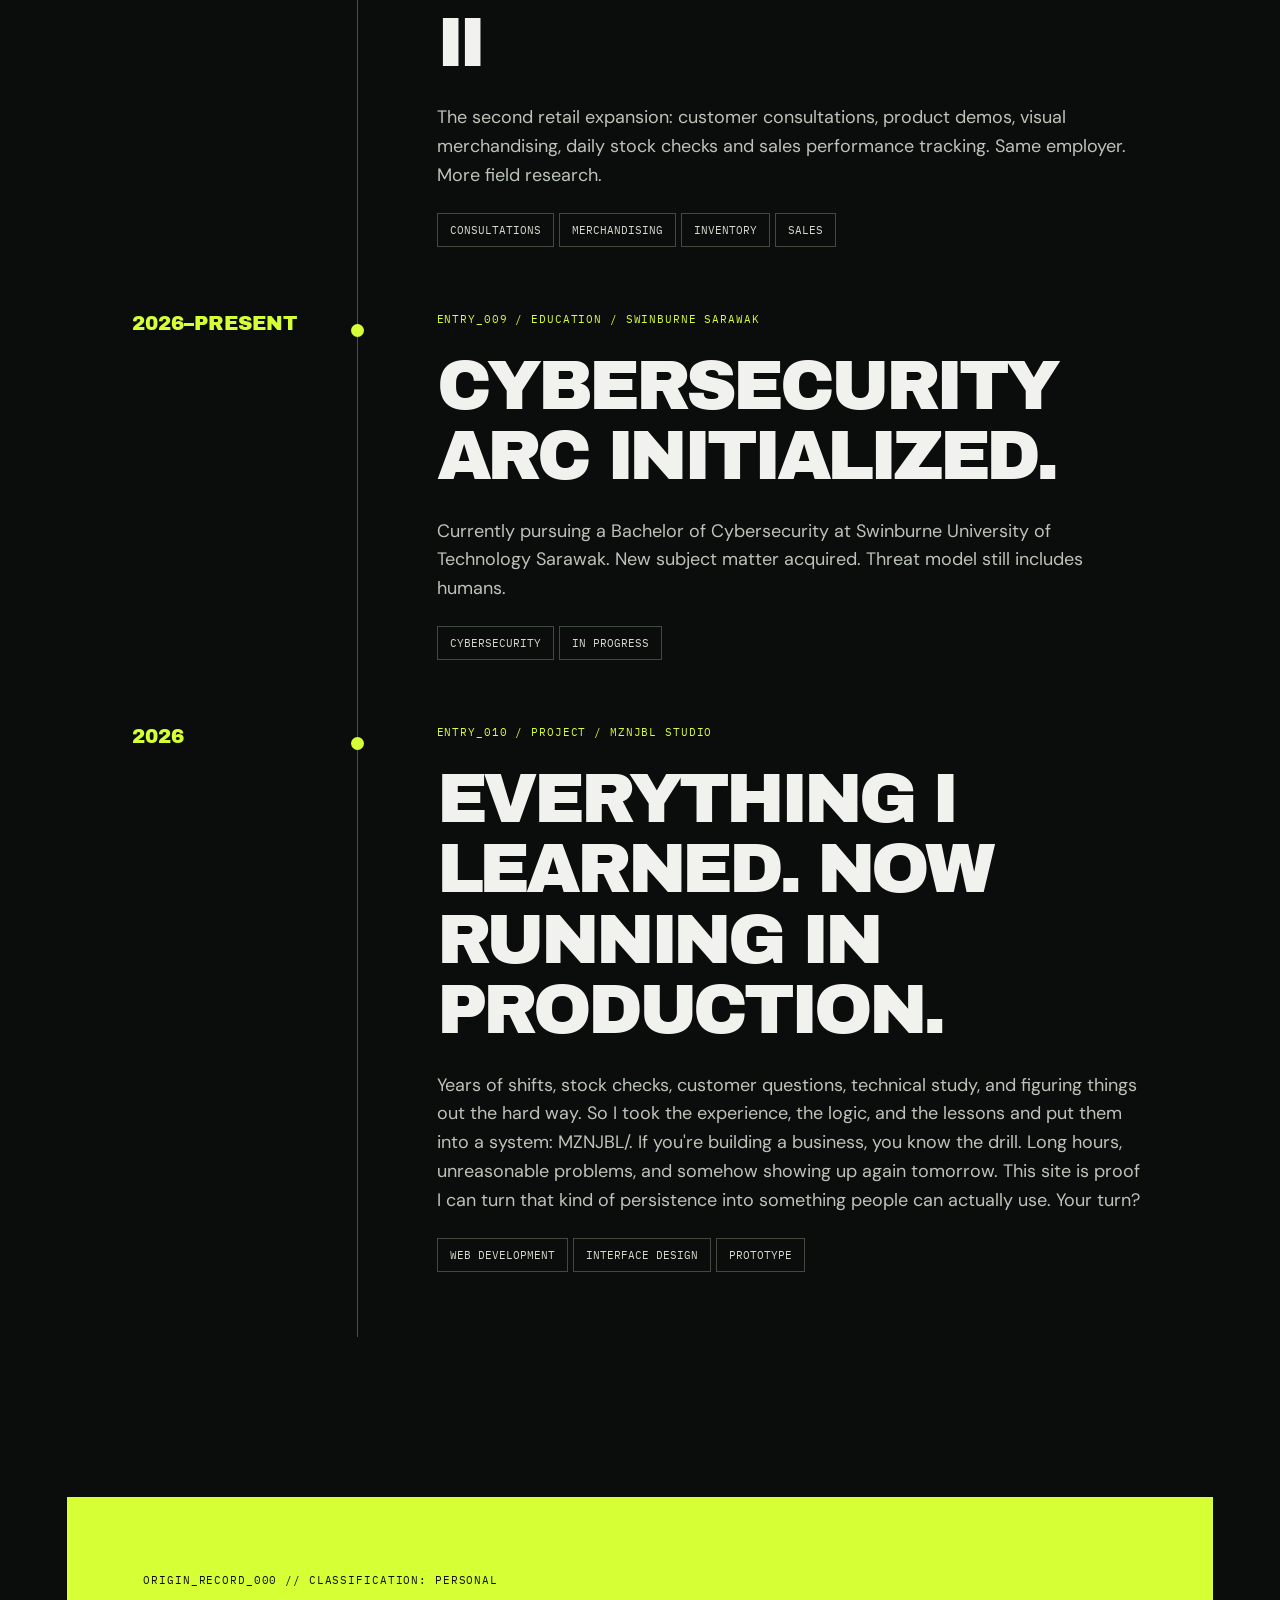
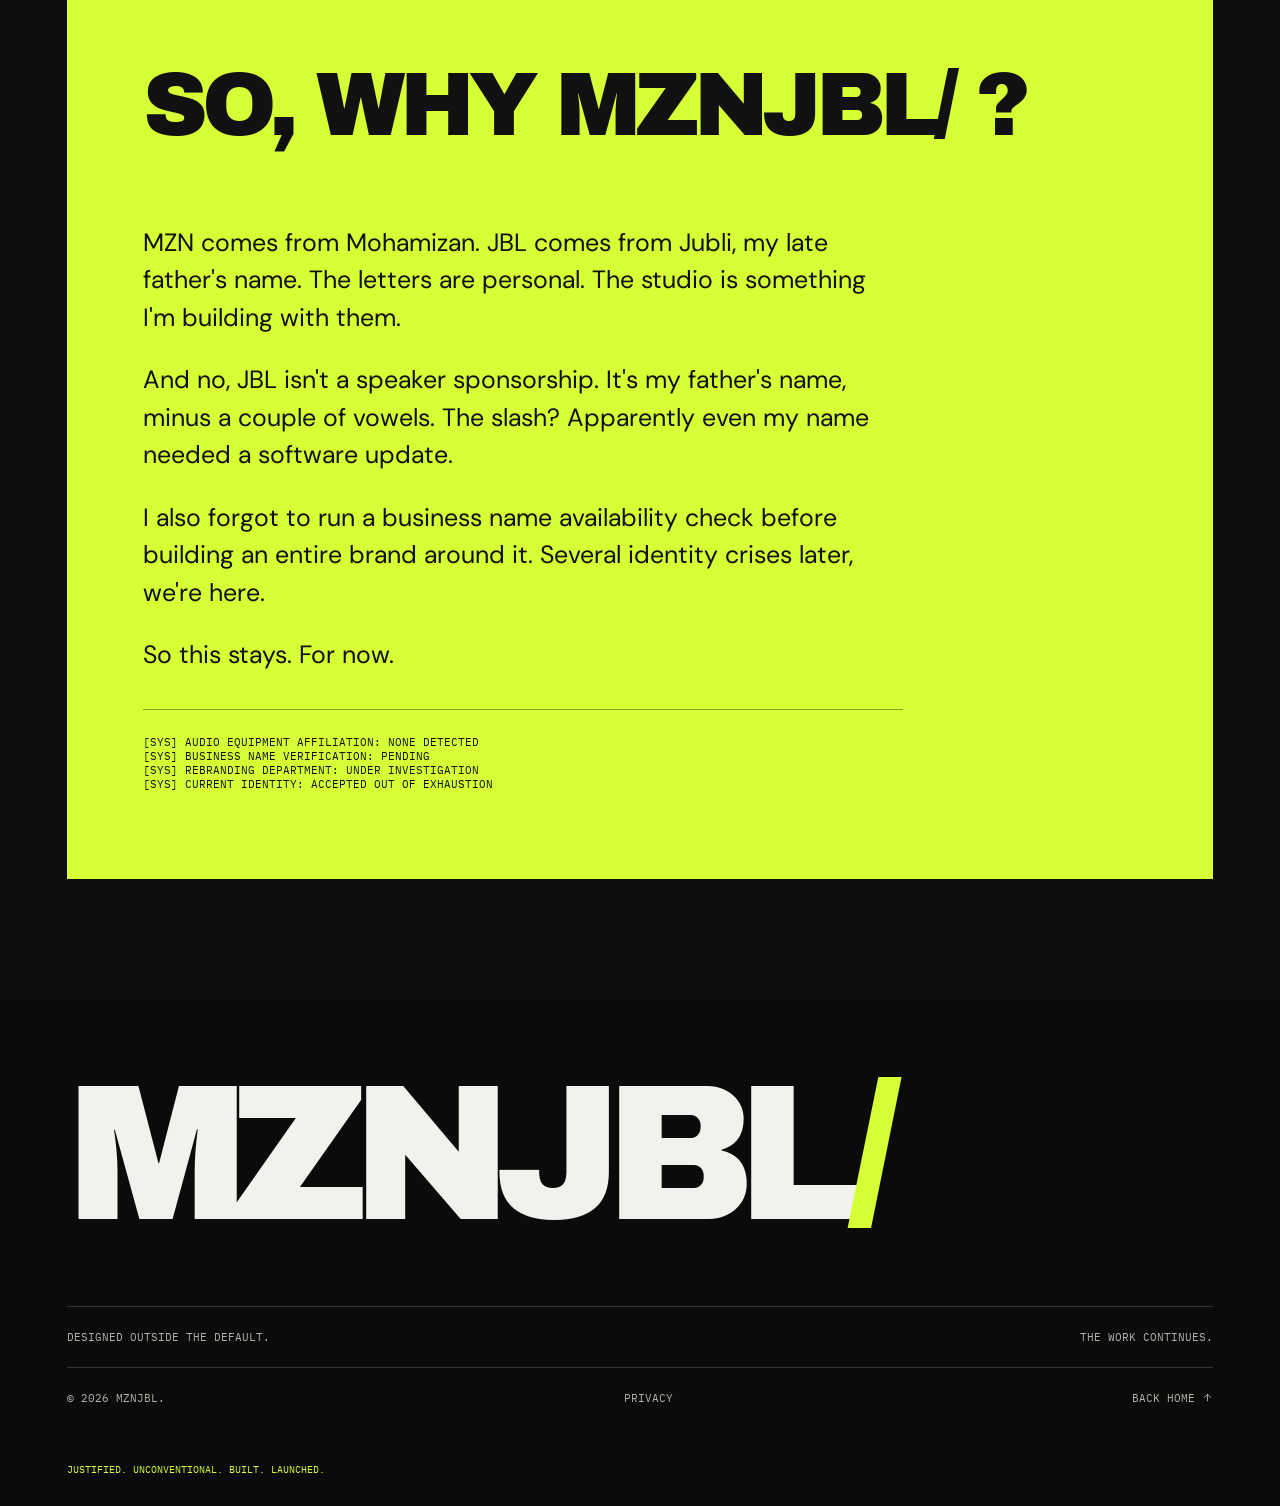
==== commit 2b6a3098: "Update personnel timeline and refine website UI" ====
--- a/about.html
+++ b/about.html
@@ -1,3 +1,6 @@
 <!DOCTYPE html>
 
-<html lang="en"><head><meta charset="utf-8"/><meta content="width=device-width, initial-scale=1" name="viewport"/><meta content="#0b0d0c" name="theme-color"/><meta content="The declassified personnel archive behind MZNJBL/, an independent creative development studio." name="description"/><title>Personnel Archive — MZNJBL/</title><link href="/styles.css?v=2.0.0" rel="stylesheet"/><script defer="" src="/app.js?v=2.0.0"></script></head><body data-page="about"><div aria-hidden="true" class="noise"></div><header class="header"><a class="wordmark" href="/">MZNJBL<span>/</span></a><div class="header-center">PERSONNEL_ARCHIVE // ACCESS GRANTED · V2.0</div><button aria-controls="main-menu" aria-expanded="false" class="menu-button" type="button"><span>MENU</span><span class="menu-icon"><i></i><i></i></span></button></header><nav aria-label="Main menu" class="menu-overlay" id="main-menu" inert=""><div class="menu-top">MZNJBL/ <span>NAVIGATION_PROTOCOL_001</span></div><a href="/"><small>00</small>HOME<span><svg class="ui-arrow" aria-hidden="true" focusable="false" viewBox="0 0 24 24" width="1em" height="1em" fill="none" stroke="currentColor" stroke-width="2" stroke-linecap="square" stroke-linejoin="miter"><path d="M5 19L19 5M7 5h12v12"/></svg></span></a><a href="/#work"><small>01</small>WORK<span><svg class="ui-arrow" aria-hidden="true" focusable="false" viewBox="0 0 24 24" width="1em" height="1em" fill="none" stroke="currentColor" stroke-width="2" stroke-linecap="square" stroke-linejoin="miter"><path d="M5 19L19 5M7 5h12v12"/></svg></span></a><a href="/projects.html"><small>02</small>PROJECTS<span><svg class="ui-arrow" aria-hidden="true" focusable="false" viewBox="0 0 24 24" width="1em" height="1em" fill="none" stroke="currentColor" stroke-width="2" stroke-linecap="square" stroke-linejoin="miter"><path d="M5 19L19 5M7 5h12v12"/></svg></span></a><a href="/#contact"><small>03</small>CONTACT<span><svg class="ui-arrow" aria-hidden="true" focusable="false" viewBox="0 0 24 24" width="1em" height="1em" fill="none" stroke="currentColor" stroke-width="2" stroke-linecap="square" stroke-linejoin="miter"><path d="M5 19L19 5M7 5h12v12"/></svg></span></a><div class="menu-bottom">BUILT BY A HUMAN. ALLEGEDLY.</div></nav><main class="subpage-main"><section class="sub-hero"><div class="section-meta"><span>PERSONNEL_ARCHIVE / 001</span><span>HUMAN SUBJECT DETECTED</span></div><h1 class="display-title reveal">EMPLOYMENT<br/>HISTORY.<br/><span class="acid-text">UNFORTUNATELY.</span></h1><p>A chronological record of work, learning, and the questionable sequence of decisions that eventually led to building websites.</p><div class="placeholder-alert">[SYS] CAREER PATH ANALYSIS: Kitchen operations <svg class="ui-arrow" aria-hidden="true" focusable="false" viewBox="0 0 24 24" width="1em" height="1em" fill="none" stroke="currentColor" stroke-width="2" stroke-linecap="square" stroke-linejoin="miter"><path d="M5 12h14M12 5l7 7-7 7"/></svg> retail floor <svg class="ui-arrow" aria-hidden="true" focusable="false" viewBox="0 0 24 24" width="1em" height="1em" fill="none" stroke="currentColor" stroke-width="2" stroke-linecap="square" stroke-linejoin="miter"><path d="M5 12h14M12 5l7 7-7 7"/></svg> electrical systems <svg class="ui-arrow" aria-hidden="true" focusable="false" viewBox="0 0 24 24" width="1em" height="1em" fill="none" stroke="currentColor" stroke-width="2" stroke-linecap="square" stroke-linejoin="miter"><path d="M5 12h14M12 5l7 7-7 7"/></svg> cybersecurity <svg class="ui-arrow" aria-hidden="true" focusable="false" viewBox="0 0 24 24" width="1em" height="1em" fill="none" stroke="currentColor" stroke-width="2" stroke-linecap="square" stroke-linejoin="miter"><path d="M5 12h14M12 5l7 7-7 7"/></svg> creative development. A perfectly straight line, according to absolutely no one.</div><div class="archive-download"><p class="origin-instruction"><svg class="ui-arrow" aria-hidden="true" focusable="false" viewBox="0 0 24 24" width="1em" height="1em" fill="none" stroke="currentColor" stroke-width="2" stroke-linecap="square" stroke-linejoin="miter"><path d="M12 5v14M5 12l7 7 7-7"/></svg> SCROLL DOWN TO READ THE ORIGIN STORY BELOW. NO SHORTCUTS. CHARACTER DEVELOPMENT IS MANDATORY.</p><a class="tiny-label" href="/assets/Mohamizan_Jubli_Resume_Public.pdf" download="Mohamizan_Jubli_Resume_Public.pdf">DOWNLOAD PROFESSIONAL RÉSUMÉ (PDF) <svg class="ui-arrow" aria-hidden="true" focusable="false" viewBox="0 0 24 24" width="1em" height="1em" fill="none" stroke="currentColor" stroke-width="2" stroke-linecap="square" stroke-linejoin="miter"><path d="M12 5v14M5 12l7 7 7-7"/></svg></a></div></section><div class="archive-controls"><div aria-label="Timeline categories" class="archive-filters"><button aria-pressed="true" class="active" data-filter="all">ALL</button><button aria-pressed="false" data-filter="work">WORK</button><button aria-pressed="false" data-filter="education">EDUCATION</button><button aria-pressed="false" data-filter="projects">PROJECTS</button></div><div aria-label="Writing style" class="mode-switch"><button aria-pressed="true" class="active" data-mode="playful">UNHINGED</button><button aria-pressed="false" data-mode="professional">PROFESSIONAL</button></div></div><section aria-label="Verified work and education timeline with studio project" class="archive-timeline"><article class="archive-entry" data-category="education"><div class="archive-date">2018</div><div class="archive-body"><div class="archive-category">ENTRY_001 / EDUCATION / SMK ST. JOSEPH KUCHING</div><h2 data-playful="FOUNDATION INSTALLED." data-professional="SIJIL PELAJARAN MALAYSIA (SPM)">FOUNDATION INSTALLED.</h2><p data-playful="Completed SPM in 2018. Results: 3A, 2B, 1C. The academic origin story, before the more expensive software updates." data-professional="Completed Sijil Pelajaran Malaysia (SPM) at SMK St. Joseph Kuching in 2018. Results: 3A, 2B, 1C.">Completed SPM in 2018. Results: 3A, 2B, 1C. The academic origin story, before the more expensive software updates.</p><span class="skill-tag">SPM</span></div></article><article class="archive-entry" data-category="education"><div class="archive-date">2019–2022</div><div class="archive-body"><div class="archive-category">ENTRY_002 / EDUCATION / POLITEKNIK KUCHING SARAWAK</div><h2 data-playful="ELECTRICAL SYSTEMS ACQUIRED." data-professional="DIPLOMA IN ELECTRONIC AND ELECTRICAL ENGINEERING">ELECTRICAL SYSTEMS ACQUIRED.</h2><p data-playful="Studied Electronic and Electrical Engineering at Politeknik Kuching Sarawak. Graduated with a CGPA of 3.10. Hardware was apparently not enough." data-professional="Diploma in Electronic and Electrical Engineering, Politeknik Kuching Sarawak (2019–2022). CGPA: 3.10.">Studied Electronic and Electrical Engineering at Politeknik Kuching Sarawak. Graduated with a CGPA of 3.10. Hardware was apparently not enough.</p><span class="skill-tag">ELECTRONICS</span><span class="skill-tag">ELECTRICAL ENGINEERING</span></div></article><article class="archive-entry" data-category="work"><div class="archive-date">2022</div><div class="archive-body"><div class="archive-category">ENTRY_003 / WORK / SUGARBUN</div><h2 data-playful="THE KITCHEN INCIDENT." data-professional="KITCHEN &amp; SERVICE STAFF — SUGARBUN">THE KITCHEN INCIDENT.</h2><p data-playful="Kitchen and service duties, POS transactions, incoming stock inspections, and food preparation. Rush hour provided the stress testing. Free of charge." data-professional="Worked as Kitchen &amp; Service Staff at Sugarbun (2022). Handled POS transactions, assisted with incoming inventory inspection and stock organization, and maintained cleanliness, product preparation and operational flow.">Kitchen and service duties, POS transactions, incoming stock inspections, and food preparation. Rush hour provided the stress testing. Free of charge.</p><span class="skill-tag">POS</span><span class="skill-tag">INVENTORY</span><span class="skill-tag">SERVICE</span></div></article><article class="archive-entry" data-category="work"><div class="archive-date">2022–2023</div><div class="archive-body"><div class="archive-category">ENTRY_004 / WORK / CG COMPUTERS / SWITCH</div><h2 data-playful="HUMAN INTERACTION DLC I" data-professional="SALES ASSOCIATE — CG COMPUTERS (SWITCH)">HUMAN INTERACTION DLC I</h2><p data-playful="The first retail expansion: specialized product training, technical guidance, POS transactions and maintaining a professional store experience. Humans remained the primary interface." data-professional="Sales Associate at CG Computers, assigned to Switch (Apple Premium Reseller), 2022–2023. Completed specialized brand training, advised customers on products, operated POS for cash and digital payments, balanced shifts and supported customer satisfaction.">The first retail expansion: specialized product training, technical guidance, POS transactions and maintaining a professional store experience. Humans remained the primary interface.</p><span class="skill-tag">PRODUCT GUIDANCE</span><span class="skill-tag">POS</span><span class="skill-tag">CUSTOMER SERVICE</span></div></article><article class="archive-entry" data-category="work"><div class="archive-date">2024–2025</div><div class="archive-body"><div class="archive-category">ENTRY_005 / WORK / CG COMPUTERS / URBAN REPUBLIC</div><h2 data-playful="HUMAN INTERACTION DLC II" data-professional="SALES ASSOCIATE — CG COMPUTERS (URBAN REPUBLIC)">HUMAN INTERACTION DLC II</h2><p data-playful="The second retail expansion: customer consultations, product demos, visual merchandising, daily stock checks and sales performance tracking. Same employer. More field research." data-professional="Sales Associate at CG Computers, assigned to Urban Republic, 2024–2025. Provided customer consultations and demonstrations, maintained visual merchandising, checked and replenished inventory, and tracked sales metrics to support revenue goals.">The second retail expansion: customer consultations, product demos, visual merchandising, daily stock checks and sales performance tracking. Same employer. More field research.</p><span class="skill-tag">CONSULTATIONS</span><span class="skill-tag">MERCHANDISING</span><span class="skill-tag">INVENTORY</span><span class="skill-tag">SALES</span></div></article><article class="archive-entry" data-category="education"><div class="archive-date">2026–PRESENT</div><div class="archive-body"><div class="archive-category">ENTRY_006 / EDUCATION / SWINBURNE SARAWAK</div><h2 data-playful="CYBERSECURITY ARC INITIALIZED." data-professional="BACHELOR OF CYBERSECURITY — SWINBURNE SARAWAK">CYBERSECURITY ARC INITIALIZED.</h2><p data-playful="Currently pursuing a Bachelor of Cybersecurity at Swinburne University of Technology Sarawak. New subject matter acquired. Threat model still includes humans." data-professional="Currently pursuing a Bachelor of Cybersecurity at Swinburne University of Technology Sarawak (2026–present).">Currently pursuing a Bachelor of Cybersecurity at Swinburne University of Technology Sarawak. New subject matter acquired. Threat model still includes humans.</p><span class="skill-tag">CYBERSECURITY</span><span class="skill-tag">IN PROGRESS</span></div></article><article class="archive-entry" data-category="projects"><div class="archive-date">2026</div><div class="archive-body"><div class="archive-category">ENTRY_007 / PROJECT / MZNJBL STUDIO</div><h2 data-playful="EVERYTHING I LEARNED. NOW RUNNING IN PRODUCTION." data-professional="MZNJBL/ — INDEPENDENT CREATIVE DEVELOPMENT STUDIO">EVERYTHING I LEARNED. NOW RUNNING IN PRODUCTION.</h2><p data-playful="Years of shifts, stock checks, customer questions, technical study, and figuring things out the hard way. So I took the experience, the logic, and the lessons and put them into a system: MZNJBL/. If you're building a business, you know the drill. Long hours, unreasonable problems, and somehow showing up again tomorrow. This site is proof I can turn that kind of persistence into something people can actually use. Your turn?" data-professional="MZNJBL/ is a self-initiated creative web-development studio project bringing together customer-facing work experience, technical education, and practical design thinking. This website demonstrates responsive interface design, accessible interactions, and frontend development.">Years of shifts, stock checks, customer questions, technical study, and figuring things out the hard way. So I took the experience, the logic, and the lessons and put them into a system: MZNJBL/. If you're building a business, you know the drill. Long hours, unreasonable problems, and somehow showing up again tomorrow. This site is proof I can turn that kind of persistence into something people can actually use. Your turn?</p><span class="skill-tag">WEB DEVELOPMENT</span><span class="skill-tag">INTERFACE DESIGN</span><span class="skill-tag">PROTOTYPE</span></div></article></section><section class="origin-box" id="origin"><div class="tiny-label" style="color:#111">ORIGIN_RECORD_000 // CLASSIFICATION: PERSONAL</div><h2>SO, WHY MZNJBL/ ?</h2><p>MZN comes from Mohamizan. JBL comes from Jubli, my late father's name. The letters are personal. The studio is something I'm building with them.</p><p>And no, JBL isn't a speaker sponsorship. It's my father's name, minus a couple of vowels. The slash? Apparently even my name needed a software update.</p><p>I also forgot to run a business name availability check before building an entire brand around it. Several identity crises later, we're here.</p><p>So this stays. For now.</p><p class="sysline">[SYS] AUDIO EQUIPMENT AFFILIATION: NONE DETECTED<br/>[SYS] BUSINESS NAME VERIFICATION: PENDING<br/>[SYS] REBRANDING DEPARTMENT: UNDER INVESTIGATION<br/>[SYS] CURRENT IDENTITY: ACCEPTED OUT OF EXHAUSTION</p></section></main><footer><a class="footer-logo" href="/">MZNJBL<span>/</span></a><div><span>DESIGNED OUTSIDE THE DEFAULT.</span><span>THE WORK CONTINUES.</span></div><div class="footer-last"><span>© <span data-year="">2026</span> MZNJBL.</span><a href="/privacy.html">PRIVACY</a><a href="/">BACK HOME <svg class="ui-arrow" aria-hidden="true" focusable="false" viewBox="0 0 24 24" width="1em" height="1em" fill="none" stroke="currentColor" stroke-width="2" stroke-linecap="square" stroke-linejoin="miter"><path d="M12 19V5M5 12l7-7 7 7"/></svg></a></div><p class="footer-joke">JUSTIFIED. UNCONVENTIONAL. BUILT. LAUNCHED.</p></footer></body></html>
+<html lang="en"><head><meta charset="utf-8"/><meta content="width=device-width, initial-scale=1" name="viewport"/><meta content="#0b0d0c" name="theme-color"/><meta content="The declassified personnel archive behind MZNJBL/, an independent creative development studio." name="description"/><title>Personnel Archive — MZNJBL/</title><link href="/styles.css?v=2.0.0" rel="stylesheet"/><script defer="" src="/app.js?v=2.0.0"></script><style>
+/* Personnel archive system messages */
+.archive-timeline .personnel-syslog { font-family: "IBM Plex Mono", monospace; font-size: 11px; line-height: 1.85; overflow-wrap: anywhere; opacity: .78; }
+</style></head><body data-page="about"><div aria-hidden="true" class="noise"></div><header class="header"><a class="wordmark" href="/">MZNJBL<span>/</span></a><div class="header-center">PERSONNEL_ARCHIVE // ACCESS GRANTED · V2.0</div><button aria-controls="main-menu" aria-expanded="false" class="menu-button" type="button"><span>MENU</span><span class="menu-icon"><i></i><i></i></span></button></header><nav aria-label="Main menu" class="menu-overlay" id="main-menu" inert=""><div class="menu-top">MZNJBL/ <span>NAVIGATION_PROTOCOL_001</span></div><a href="/"><small>00</small>HOME<span><svg class="ui-arrow" aria-hidden="true" focusable="false" viewBox="0 0 24 24" width="1em" height="1em" fill="none" stroke="currentColor" stroke-width="2" stroke-linecap="square" stroke-linejoin="miter"><path d="M5 19L19 5M7 5h12v12"/></svg></span></a><a href="/#work"><small>01</small>WORK<span><svg class="ui-arrow" aria-hidden="true" focusable="false" viewBox="0 0 24 24" width="1em" height="1em" fill="none" stroke="currentColor" stroke-width="2" stroke-linecap="square" stroke-linejoin="miter"><path d="M5 19L19 5M7 5h12v12"/></svg></span></a><a href="/projects.html"><small>02</small>PROJECTS<span><svg class="ui-arrow" aria-hidden="true" focusable="false" viewBox="0 0 24 24" width="1em" height="1em" fill="none" stroke="currentColor" stroke-width="2" stroke-linecap="square" stroke-linejoin="miter"><path d="M5 19L19 5M7 5h12v12"/></svg></span></a><a href="/#contact"><small>03</small>CONTACT<span><svg class="ui-arrow" aria-hidden="true" focusable="false" viewBox="0 0 24 24" width="1em" height="1em" fill="none" stroke="currentColor" stroke-width="2" stroke-linecap="square" stroke-linejoin="miter"><path d="M5 19L19 5M7 5h12v12"/></svg></span></a><div class="menu-bottom">BUILT BY A HUMAN. ALLEGEDLY.</div></nav><main class="subpage-main"><section class="sub-hero"><div class="section-meta"><span>PERSONNEL_ARCHIVE / 001</span><span>HUMAN SUBJECT DETECTED</span></div><h1 class="display-title reveal">EMPLOYMENT<br/>HISTORY.<br/><span class="acid-text">UNFORTUNATELY.</span></h1><p>A chronological record of work, learning, and the questionable sequence of decisions that eventually led to building websites.</p><div class="placeholder-alert">[SYS] CAREER PATH ANALYSIS: Kitchen operations <svg class="ui-arrow" aria-hidden="true" focusable="false" viewBox="0 0 24 24" width="1em" height="1em" fill="none" stroke="currentColor" stroke-width="2" stroke-linecap="square" stroke-linejoin="miter"><path d="M5 12h14M12 5l7 7-7 7"/></svg> retail floor <svg class="ui-arrow" aria-hidden="true" focusable="false" viewBox="0 0 24 24" width="1em" height="1em" fill="none" stroke="currentColor" stroke-width="2" stroke-linecap="square" stroke-linejoin="miter"><path d="M5 12h14M12 5l7 7-7 7"/></svg> electrical systems <svg class="ui-arrow" aria-hidden="true" focusable="false" viewBox="0 0 24 24" width="1em" height="1em" fill="none" stroke="currentColor" stroke-width="2" stroke-linecap="square" stroke-linejoin="miter"><path d="M5 12h14M12 5l7 7-7 7"/></svg> cybersecurity <svg class="ui-arrow" aria-hidden="true" focusable="false" viewBox="0 0 24 24" width="1em" height="1em" fill="none" stroke="currentColor" stroke-width="2" stroke-linecap="square" stroke-linejoin="miter"><path d="M5 12h14M12 5l7 7-7 7"/></svg> creative development. A perfectly straight line, according to absolutely no one.</div><div class="archive-download"><p class="origin-instruction"><svg class="ui-arrow" aria-hidden="true" focusable="false" viewBox="0 0 24 24" width="1em" height="1em" fill="none" stroke="currentColor" stroke-width="2" stroke-linecap="square" stroke-linejoin="miter"><path d="M12 5v14M5 12l7 7 7-7"/></svg> SCROLL DOWN TO READ THE ORIGIN STORY BELOW. NO SHORTCUTS. CHARACTER DEVELOPMENT IS MANDATORY.</p><a class="tiny-label" href="/assets/Mohamizan_Jubli_Resume_Public.pdf" download="Mohamizan_Jubli_Resume_Public.pdf">DOWNLOAD PROFESSIONAL RÉSUMÉ (PDF) <svg class="ui-arrow" aria-hidden="true" focusable="false" viewBox="0 0 24 24" width="1em" height="1em" fill="none" stroke="currentColor" stroke-width="2" stroke-linecap="square" stroke-linejoin="miter"><path d="M12 5v14M5 12l7 7 7-7"/></svg></a></div></section><div class="archive-controls"><div aria-label="Timeline categories" class="archive-filters"><button aria-pressed="true" class="active" data-filter="all">ALL</button><button aria-pressed="false" data-filter="work">WORK</button><button aria-pressed="false" data-filter="education">EDUCATION</button><button aria-pressed="false" data-filter="projects">PROJECTS</button></div><div aria-label="Writing style" class="mode-switch"><button aria-pressed="true" class="active" data-mode="playful">UNHINGED</button><button aria-pressed="false" data-mode="professional">PROFESSIONAL</button></div></div><section aria-label="Verified work and education timeline with studio project" class="archive-timeline"><article class="archive-entry" data-category="personal"><div class="archive-date">UNDISCLOSED</div><div class="archive-body"><div class="archive-category">ENTRY_000 / INITIAL DEPLOYMENT / PLANET EARTH</div><h2 data-playful="HUMAN INSTANCE CREATED." data-professional="PERSONAL BACKGROUND">HUMAN INSTANCE CREATED.</h2><p data-playful="Born. Species: Homo sapiens. Variant: Male. Status: Alive, apparently." data-professional="Birth date undisclosed.">Born. Species: Homo sapiens. Variant: Male. Status: Alive, apparently.</p><p data-playful="The beginning of me. Nothing particularly interesting to report. No achievements, no responsibilities, just existing." data-professional="Personal timeline begins.">The beginning of me. Nothing particularly interesting to report. No achievements, no responsibilities, just existing.</p><p data-playful="Spent most of my time crying and sleeping. What an annoying baby. Tch." data-professional="Early childhood.">Spent most of my time crying and sleeping. What an annoying baby. Tch.</p><p data-playful="Should&#x27;ve been buying land during this time instead. Terrible financial decision on my part. Zero income, zero investments, and absolutely no contribution to society." data-professional="Additional biographical information withheld.">Should&#x27;ve been buying land during this time instead. Terrible financial decision on my part. Zero income, zero investments, and absolutely no contribution to society.</p><p class="personnel-syslog" data-playful="[SYS] INITIAL BOOT: SUCCESSFUL | [SYS] PRIMARY FUNCTIONS: CRY / SLEEP / REPEAT | [SYS] FINANCIAL FORESIGHT: NOT INSTALLED" data-professional="">[SYS] INITIAL BOOT: SUCCESSFUL | [SYS] PRIMARY FUNCTIONS: CRY / SLEEP / REPEAT | [SYS] FINANCIAL FORESIGHT: NOT INSTALLED</p><span class="skill-tag">INITIAL DEPLOYMENT</span></div></article><article class="archive-entry" data-category="education"><div class="archive-date">2018</div><div class="archive-body"><div class="archive-category">ENTRY_001 / EDUCATION / SMK ST. JOSEPH KUCHING</div><h2 data-playful="FOUNDATION INSTALLED." data-professional="SIJIL PELAJARAN MALAYSIA (SPM)">FOUNDATION INSTALLED.</h2><p data-playful="Completed SPM in 2018. Results: 3A, 2B, 1C. The academic origin story, before the more expensive software updates." data-professional="Completed Sijil Pelajaran Malaysia (SPM) at SMK St. Joseph Kuching in 2018. Results: 3A, 2B, 1C.">Completed SPM in 2018. Results: 3A, 2B, 1C. The academic origin story, before the more expensive software updates.</p><span class="skill-tag">SPM</span></div></article><article class="archive-entry" data-category="education"><div class="archive-date">2019–2022</div><div class="archive-body"><div class="archive-category">ENTRY_002 / EDUCATION / POLITEKNIK KUCHING SARAWAK</div><h2 data-playful="ELECTRICAL SYSTEMS ACQUIRED." data-professional="DIPLOMA IN ELECTRONIC AND ELECTRICAL ENGINEERING">ELECTRICAL SYSTEMS ACQUIRED.</h2><p data-playful="Studied Electronic and Electrical Engineering at Politeknik Kuching Sarawak. Graduated with a CGPA of 3.10. Hardware was apparently not enough." data-professional="Diploma in Electronic and Electrical Engineering, Politeknik Kuching Sarawak (2019–2022). CGPA: 3.10.">Studied Electronic and Electrical Engineering at Politeknik Kuching Sarawak. Graduated with a CGPA of 3.10. Hardware was apparently not enough.</p><span class="skill-tag">ELECTRONICS</span><span class="skill-tag">ELECTRICAL ENGINEERING</span></div></article><article class="archive-entry" data-category="education"><div class="archive-date">2020–2021</div><div class="archive-body"><div class="archive-category">ENTRY_003 / EDUCATION / REMOTE LEARNING</div><h2 data-playful="HUMAN INTERACTION: DISABLED." data-professional="REMOTE DIPLOMA STUDIES DURING COVID-19">HUMAN INTERACTION: DISABLED.</h2><p data-playful="Apparently, COVID-19.exe was capable of infecting humans. Whoever approved this software update needs to be investigated. The world shut down. So did my social life." data-professional="The COVID-19 pandemic required a transition to remote learning.">Apparently, COVID-19.exe was capable of infecting humans. Whoever approved this software update needs to be investigated. The world shut down. So did my social life.</p><p data-playful="Spent the remaining part of my diploma attending online classes from home. No face-to-face lectures, no campus life, no actual human interaction beyond a screen." data-professional="Completed the remaining portion of my diploma through online classes from home, without face-to-face campus attendance.">Spent the remaining part of my diploma attending online classes from home. No face-to-face lectures, no campus life, no actual human interaction beyond a screen.</p><p data-playful="Wake up. Open laptop. Attend class. Close laptop. Repeat." data-professional="Adapted to studying remotely.">Wake up. Open laptop. Attend class. Close laptop. Repeat.</p><p data-playful="Being stuck inside the same four walls for so long genuinely took a toll on my mental health. Isolation does strange things to a person, especially when your entire academic life suddenly becomes a collection of video calls and assignment deadlines." data-professional="The period of extended isolation was personally challenging.">Being stuck inside the same four walls for so long genuinely took a toll on my mental health. Isolation does strange things to a person, especially when your entire academic life suddenly becomes a collection of video calls and assignment deadlines.</p><p data-playful="At some point, I wasn&#x27;t sure whether I was studying for a diploma or serving a sentence under house arrest." data-professional="Continued diploma coursework under pandemic restrictions.">At some point, I wasn&#x27;t sure whether I was studying for a diploma or serving a sentence under house arrest.</p><p data-playful="Still managed to continue my studies, though. Academically operational. Mentally? System diagnostics unavailable." data-professional="Persevered with my studies despite the disruption.">Still managed to continue my studies, though. Academically operational. Mentally? System diagnostics unavailable.</p><p class="personnel-syslog" data-playful="[SYS] KNOWN BUG: COVID-19.exe | [SYS] EDUCATION MODE: REMOTE | [SYS] SOCIAL INTERACTION: 404 NOT FOUND | [SYS] MENTAL STABILITY: QUESTIONABLE | [SYS] DIPLOMA PROGRESS: STILL RUNNING" data-professional="">[SYS] KNOWN BUG: COVID-19.exe | [SYS] EDUCATION MODE: REMOTE | [SYS] SOCIAL INTERACTION: 404 NOT FOUND | [SYS] MENTAL STABILITY: QUESTIONABLE | [SYS] DIPLOMA PROGRESS: STILL RUNNING</p><span class="skill-tag">REMOTE LEARNING</span><span class="skill-tag">COVID-19</span></div></article><article class="archive-entry" data-category="work"><div class="archive-date">POST-COVID</div><div class="archive-body"><div class="archive-category">ENTRY_004 / INDUSTRIAL TRAINING / SATELLITE TECHNOLOGY</div><h2 data-playful="SPACE PROGRAM: TEMPORARILY OPERATIONAL." data-professional="SATELLITE TECHNICIAN INTERNSHIP">SPACE PROGRAM: TEMPORARILY OPERATIONAL.</h2><p data-playful="After surviving the pandemic and completing the online portion of my diploma, I somehow ended up doing my internship as a satellite technician." data-professional="Completed an industrial training placement as a satellite technician after the period of remote diploma study.">After surviving the pandemic and completing the online portion of my diploma, I somehow ended up doing my internship as a satellite technician.</p><p data-playful="Yes. Satellites. The things orbiting Earth." data-professional="Worked with satellite technology.">Yes. Satellites. The things orbiting Earth.</p><p data-playful="Pretty wild, isn&#x27;t it? One minute I was attending classes from my bedroom, and the next I was working with satellite technology." data-professional="Gained practical exposure to a specialized technical field.">Pretty wild, isn&#x27;t it? One minute I was attending classes from my bedroom, and the next I was working with satellite technology.</p><p data-playful="spacex type shi. Minus the rockets, billions of dollars, and Elon Musk." data-professional="The internship involved satellite-related technical work.">spacex type shi. Minus the rockets, billions of dollars, and Elon Musk.</p><p data-playful="Honestly, not the career plot twist I was expecting, but definitely an interesting one." data-professional="The experience broadened my practical understanding of technical operations.">Honestly, not the career plot twist I was expecting, but definitely an interesting one.</p><p data-playful="Then, sometime after my graduation, the satellite division was dissolved." data-professional="The satellite division was dissolved after my graduation.">Then, sometime after my graduation, the satellite division was dissolved.</p><p data-playful="Apparently, space-related things aren&#x27;t for everyone. Unless you&#x27;re Elon Musk. Then I suppose you can just buy more rockets." data-professional="The division subsequently ceased operating.">Apparently, space-related things aren&#x27;t for everyone. Unless you&#x27;re Elon Musk. Then I suppose you can just buy more rockets.</p><p data-playful="So there went my brief involvement with the space industry. No dramatic explosion. No emergency evacuation. Just a department that stopped existing." data-professional="This concluded that stage of my satellite-related work experience.">So there went my brief involvement with the space industry. No dramatic explosion. No emergency evacuation. Just a department that stopped existing.</p><p data-playful="Houston, we have an organisational problem." data-professional="The placement provided valuable technical exposure.">Houston, we have an organisational problem.</p><p class="personnel-syslog" data-playful="[SYS] INTERNSHIP: COMPLETED | [SYS] SATELLITE OPERATIONS: EXPERIENCED | [SYS] ROCKET OWNERSHIP: 0 | [SYS] DIVISION STATUS: DISSOLVED | [SYS] SPACE CAREER: DISCONNECTED | [SYS] ELON MUSK FUNDING: NOT DETECTED" data-professional="">[SYS] INTERNSHIP: COMPLETED | [SYS] SATELLITE OPERATIONS: EXPERIENCED | [SYS] ROCKET OWNERSHIP: 0 | [SYS] DIVISION STATUS: DISSOLVED | [SYS] SPACE CAREER: DISCONNECTED | [SYS] ELON MUSK FUNDING: NOT DETECTED</p><span class="skill-tag">SATELLITE TECHNOLOGY</span><span class="skill-tag">INDUSTRIAL TRAINING</span></div></article><article class="archive-entry" data-category="work"><div class="archive-date">2022</div><div class="archive-body"><div class="archive-category">ENTRY_005 / WORK / SUGARBUN</div><h2 data-playful="THE KITCHEN INCIDENT." data-professional="KITCHEN &amp; SERVICE STAFF — SUGARBUN">THE KITCHEN INCIDENT.</h2><p data-playful="Kitchen and service duties, POS transactions, incoming stock inspections, and food preparation. Rush hour provided the stress testing. Free of charge." data-professional="Worked as Kitchen &amp; Service Staff at Sugarbun (2022). Handled POS transactions, assisted with incoming inventory inspection and stock organization, and maintained cleanliness, product preparation and operational flow.">Kitchen and service duties, POS transactions, incoming stock inspections, and food preparation. Rush hour provided the stress testing. Free of charge.</p><span class="skill-tag">POS</span><span class="skill-tag">INVENTORY</span><span class="skill-tag">SERVICE</span></div></article><article class="archive-entry" data-category="work"><div class="archive-date">2022–2023</div><div class="archive-body"><div class="archive-category">ENTRY_006 / WORK / CG COMPUTERS / SWITCH</div><h2 data-playful="HUMAN INTERACTION DLC I" data-professional="SALES ASSOCIATE — CG COMPUTERS (SWITCH)">HUMAN INTERACTION DLC I</h2><p data-playful="The first retail expansion: specialized product training, technical guidance, POS transactions and maintaining a professional store experience. Humans remained the primary interface." data-professional="Sales Associate at CG Computers, assigned to Switch (Apple Premium Reseller), 2022–2023. Completed specialized brand training, advised customers on products, operated POS for cash and digital payments, balanced shifts and supported customer satisfaction.">The first retail expansion: specialized product training, technical guidance, POS transactions and maintaining a professional store experience. Humans remained the primary interface.</p><span class="skill-tag">PRODUCT GUIDANCE</span><span class="skill-tag">POS</span><span class="skill-tag">CUSTOMER SERVICE</span></div></article><article class="archive-entry" data-category="work"><div class="archive-date">2023–2024</div><div class="archive-body"><div class="archive-category">ENTRY_007 / EMPLOYMENT / FIELD OPERATIONS</div><h2 data-playful="MULTIPLE ROLES. QUESTIONABLE COMPENSATION." data-professional="RIGGER / SITE SUPERVISION / AUDITING">MULTIPLE ROLES. QUESTIONABLE COMPENSATION.</h2><p data-playful="Worked as a rigger, site supervisor, auditor, and occasionally, what felt like a corporate slave." data-professional="Worked in field operations with responsibilities spanning rigging, site supervision, and auditing.">Worked as a rigger, site supervisor, auditor, and occasionally, what felt like a corporate slave.</p><p data-playful="Four job descriptions. One human being. Apparently, the concept of dividing responsibilities was considered an unnecessary luxury." data-professional="Managed several operational responsibilities during the role.">Four job descriptions. One human being. Apparently, the concept of dividing responsibilities was considered an unnecessary luxury.</p><p data-playful="Wasn&#x27;t exactly the greatest experience. Long story short, the boss disappeared without paying us what we were owed." data-professional="Experienced an unresolved payment issue with the employer.">Wasn&#x27;t exactly the greatest experience. Long story short, the boss disappeared without paying us what we were owed.</p><p data-playful="Inconvenient. Very inconvenient, actually." data-professional="The period was challenging.">Inconvenient. Very inconvenient, actually.</p><p data-playful="Turns out, completing your assigned tasks does not automatically trigger the salary transfer protocol. Fascinating discovery." data-professional="Carried out assigned duties despite difficult employment circumstances.">Turns out, completing your assigned tasks does not automatically trigger the salary transfer protocol. Fascinating discovery.</p><p data-playful="I was under the impression that employment involved exchanging labour for money. Apparently, that was an optional feature." data-professional="The experience highlighted the importance of clear employment and payment arrangements.">I was under the impression that employment involved exchanging labour for money. Apparently, that was an optional feature.</p><p data-playful="Anyway, valuable experience gained. Financial compensation? Still searching for that particular DLC." data-professional="Gained practical field experience across multiple functions.">Anyway, valuable experience gained. Financial compensation? Still searching for that particular DLC.</p><p class="personnel-syslog" data-playful="[SYS] ROLES ASSIGNED: 04 | [SYS] WORKLOAD: EXCESSIVE | [SYS] PAYROLL.exe: NOT RESPONDING | [SYS] EMPLOYER STATUS: MISSING IN ACTION | [SYS] LESSON LEARNED: TRUST ISSUES INSTALLED" data-professional="">[SYS] ROLES ASSIGNED: 04 | [SYS] WORKLOAD: EXCESSIVE | [SYS] PAYROLL.exe: NOT RESPONDING | [SYS] EMPLOYER STATUS: MISSING IN ACTION | [SYS] LESSON LEARNED: TRUST ISSUES INSTALLED</p><span class="skill-tag">RIGGING</span><span class="skill-tag">SITE SUPERVISION</span><span class="skill-tag">AUDITING</span></div></article><article class="archive-entry" data-category="work"><div class="archive-date">2024–2025</div><div class="archive-body"><div class="archive-category">ENTRY_008 / WORK / CG COMPUTERS / URBAN REPUBLIC</div><h2 data-playful="HUMAN INTERACTION DLC II" data-professional="SALES ASSOCIATE — CG COMPUTERS (URBAN REPUBLIC)">HUMAN INTERACTION DLC II</h2><p data-playful="The second retail expansion: customer consultations, product demos, visual merchandising, daily stock checks and sales performance tracking. Same employer. More field research." data-professional="Sales Associate at CG Computers, assigned to Urban Republic, 2024–2025. Provided customer consultations and demonstrations, maintained visual merchandising, checked and replenished inventory, and tracked sales metrics to support revenue goals.">The second retail expansion: customer consultations, product demos, visual merchandising, daily stock checks and sales performance tracking. Same employer. More field research.</p><span class="skill-tag">CONSULTATIONS</span><span class="skill-tag">MERCHANDISING</span><span class="skill-tag">INVENTORY</span><span class="skill-tag">SALES</span></div></article><article class="archive-entry" data-category="education"><div class="archive-date">2026–PRESENT</div><div class="archive-body"><div class="archive-category">ENTRY_009 / EDUCATION / SWINBURNE SARAWAK</div><h2 data-playful="CYBERSECURITY ARC INITIALIZED." data-professional="BACHELOR OF CYBERSECURITY — SWINBURNE SARAWAK">CYBERSECURITY ARC INITIALIZED.</h2><p data-playful="Currently pursuing a Bachelor of Cybersecurity at Swinburne University of Technology Sarawak. New subject matter acquired. Threat model still includes humans." data-professional="Currently pursuing a Bachelor of Cybersecurity at Swinburne University of Technology Sarawak (2026–present).">Currently pursuing a Bachelor of Cybersecurity at Swinburne University of Technology Sarawak. New subject matter acquired. Threat model still includes humans.</p><span class="skill-tag">CYBERSECURITY</span><span class="skill-tag">IN PROGRESS</span></div></article><article class="archive-entry" data-category="projects"><div class="archive-date">2026</div><div class="archive-body"><div class="archive-category">ENTRY_010 / PROJECT / MZNJBL STUDIO</div><h2 data-playful="EVERYTHING I LEARNED. NOW RUNNING IN PRODUCTION." data-professional="MZNJBL/ — INDEPENDENT CREATIVE DEVELOPMENT STUDIO">EVERYTHING I LEARNED. NOW RUNNING IN PRODUCTION.</h2><p data-playful="Years of shifts, stock checks, customer questions, technical study, and figuring things out the hard way. So I took the experience, the logic, and the lessons and put them into a system: MZNJBL/. If you're building a business, you know the drill. Long hours, unreasonable problems, and somehow showing up again tomorrow. This site is proof I can turn that kind of persistence into something people can actually use. Your turn?" data-professional="MZNJBL/ is a self-initiated creative web-development studio project bringing together customer-facing work experience, technical education, and practical design thinking. This website demonstrates responsive interface design, accessible interactions, and frontend development.">Years of shifts, stock checks, customer questions, technical study, and figuring things out the hard way. So I took the experience, the logic, and the lessons and put them into a system: MZNJBL/. If you're building a business, you know the drill. Long hours, unreasonable problems, and somehow showing up again tomorrow. This site is proof I can turn that kind of persistence into something people can actually use. Your turn?</p><span class="skill-tag">WEB DEVELOPMENT</span><span class="skill-tag">INTERFACE DESIGN</span><span class="skill-tag">PROTOTYPE</span></div></article></section><section class="origin-box" id="origin"><div class="tiny-label" style="color:#111">ORIGIN_RECORD_000 // CLASSIFICATION: PERSONAL</div><h2>SO, WHY MZNJBL/ ?</h2><p>MZN comes from Mohamizan. JBL comes from Jubli, my late father's name. The letters are personal. The studio is something I'm building with them.</p><p>And no, JBL isn't a speaker sponsorship. It's my father's name, minus a couple of vowels. The slash? Apparently even my name needed a software update.</p><p>I also forgot to run a business name availability check before building an entire brand around it. Several identity crises later, we're here.</p><p>So this stays. For now.</p><p class="sysline">[SYS] AUDIO EQUIPMENT AFFILIATION: NONE DETECTED<br/>[SYS] BUSINESS NAME VERIFICATION: PENDING<br/>[SYS] REBRANDING DEPARTMENT: UNDER INVESTIGATION<br/>[SYS] CURRENT IDENTITY: ACCEPTED OUT OF EXHAUSTION</p></section></main><footer><a class="footer-logo" href="/">MZNJBL<span>/</span></a><div><span>DESIGNED OUTSIDE THE DEFAULT.</span><span>THE WORK CONTINUES.</span></div><div class="footer-last"><span>© <span data-year="">2026</span> MZNJBL.</span><a href="/privacy.html">PRIVACY</a><a href="/">BACK HOME <svg class="ui-arrow" aria-hidden="true" focusable="false" viewBox="0 0 24 24" width="1em" height="1em" fill="none" stroke="currentColor" stroke-width="2" stroke-linecap="square" stroke-linejoin="miter"><path d="M12 19V5M5 12l7-7 7 7"/></svg></a></div><p class="footer-joke">JUSTIFIED. UNCONVENTIONAL. BUILT. LAUNCHED.</p></footer></body></html>
--- a/styles.css
+++ b/styles.css
@@ -84,3 +84,362 @@
 
 /* MZNJBL vector icon compatibility */
 .ui-arrow{width:1em;height:1em;display:inline-block;vertical-align:-.12em;flex:0 0 auto;stroke:currentColor;fill:none;overflow:visible}.menu-overlay>a .ui-arrow{font-size:.5em}.button .ui-arrow{font-size:1.65em}.text-link .ui-arrow{margin-left:.25em}.circle-arrow .ui-arrow{font-size:1em}
+
+
+
+/* MZNJBL / Interactive Lab: controls above live render */
+.lab-layout {
+  display: grid;
+  grid-template-columns: minmax(0, 1fr);
+  gap: clamp(32px, 4vw, 60px);
+  align-items: start;
+}
+
+.lab-layout > * {
+  min-width: 0;
+}
+
+/* Keep the controls comfortably sized */
+.lab-layout .controls {
+  max-width: 100%;
+}
+
+/* Full-width website preview */
+.lab-layout .forge-display {
+  width: 100%;
+  min-width: 0;
+  height: auto;
+  min-height: 0;
+  padding: clamp(12px, 2vw, 28px);
+}
+
+.lab-layout .forge-preview {
+  width: 100%;
+  min-height: clamp(400px, 48vw, 700px);
+  padding: clamp(20px, 3vw, 50px);
+}
+
+/* Fluid typography based on preview width */
+.lab-layout .forge-center h3 {
+  font-size: clamp(42px, 6vw, 110px);
+  max-width: 100%;
+}
+
+/* Compact mobile presentation */
+@media (max-width: 600px) {
+  .lab-layout {
+    gap: 28px;
+  }
+
+  .lab-layout .forge-display {
+    padding: 12px;
+  }
+
+  .lab-layout .forge-preview {
+    min-height: 370px;
+    padding: 16px;
+  }
+
+  .lab-layout .forge-center h3 {
+    font-size: clamp(36px, 10vw, 64px);
+  }
+}
+
+/* MZNJBL / Hero headline entrance animation */
+.hero-copy .supra.reveal,
+.hero-copy .hero-title.reveal {
+  opacity: 1;
+  transform: none;
+}
+
+.hero-copy .supra.reveal {
+  animation: mznHeroEntrance .75s ease-out both;
+}
+
+.hero-copy .hero-title.reveal {
+  animation: mznHeroEntrance 1s cubic-bezier(.2,.75,.2,1) .15s both;
+}
+
+@keyframes mznHeroEntrance {
+  from {
+    opacity: 0;
+    transform: translateY(45px);
+  }
+  to {
+    opacity: 1;
+    transform: translateY(0);
+  }
+}
+
+@media (prefers-reduced-motion: reduce) {
+  .hero-copy .supra.reveal,
+  .hero-copy .hero-title.reveal {
+    animation: none;
+    opacity: 1;
+    transform: none;
+  }
+}
+
+/* MZNJBL / Expanding project card CTA */
+.project-tile .circle-arrow {
+  width: 48px;
+  height: 48px;
+  min-width: 48px;
+  display: inline-flex;
+  align-items: center;
+  justify-content: flex-end;
+  gap: 0;
+  padding: 0 11px;
+  overflow: hidden;
+  white-space: nowrap;
+  border: 1px solid #aaa;
+  border-radius: 100px;
+  color: #fff;
+  background: transparent;
+  transition:
+    width .35s cubic-bezier(.2,.8,.2,1),
+    background .35s ease,
+    color .35s ease,
+    border-color .35s ease;
+}
+
+.project-tile .circle-arrow .arrow-label {
+  font: 600 10px var(--font-mono);
+  letter-spacing: .025em;
+  opacity: 0;
+  max-width: 0;
+  overflow: hidden;
+  transition:
+    opacity .2s ease,
+    max-width .35s ease;
+}
+
+.project-tile .circle-arrow .ui-arrow {
+  width: 24px;
+  height: 24px;
+  flex-shrink: 0;
+}
+
+@media (hover: hover) and (pointer: fine) {
+  .project-tile:hover .circle-arrow,
+  .project-tile:focus-visible .circle-arrow {
+    width: 265px;
+    background: var(--acid);
+    border-color: var(--acid);
+    color: #101210;
+    gap: 12px;
+  }
+
+  .project-tile:hover .circle-arrow .arrow-label,
+  .project-tile:focus-visible .circle-arrow .arrow-label {
+    max-width: 220px;
+    opacity: 1;
+  }
+}
+
+@media (max-width: 600px) {
+  .project-tile .circle-arrow {
+    width: 48px;
+    min-width: 48px;
+  }
+
+  .project-tile .circle-arrow .arrow-label {
+    display: none;
+  }
+}
+
+@media (prefers-reduced-motion: reduce) {
+  .project-tile .circle-arrow,
+  .project-tile .circle-arrow .arrow-label {
+    transition: none;
+  }
+}
+
+/* MZNJBL / Studio case-study system log */
+.studio-syslog {
+  margin-top: 32px;
+  padding: 22px;
+  border: 1px solid #485146;
+  background: #101510;
+  color: var(--acid);
+  font: 11px/1.9 var(--font-mono);
+  overflow-wrap: anywhere;
+}
+
+.studio-syslog > div {
+  margin-bottom: 5px;
+}
+
+/* MZNJBL / Industrial contact form panel */
+.contact-form {
+  position: relative;
+  clip-path: polygon(
+    0 0,
+    calc(100% - 40px) 0,
+    100% 40px,
+    100% 100%,
+    40px 100%,
+    0 calc(100% - 40px)
+  );
+}
+
+@media (max-width: 600px) {
+  .contact-form {
+    clip-path: polygon(
+      0 0,
+      calc(100% - 24px) 0,
+      100% 24px,
+      100% 100%,
+      24px 100%,
+      0 calc(100% - 24px)
+    );
+  }
+}
+
+/* MZNJBL / Interactive Lab edge-label spacing */
+.lab-display-top,
+.lab-display-bottom {
+  box-sizing: border-box;
+  width: 100%;
+  padding: 16px 20px;
+  display: flex;
+  justify-content: space-between;
+  align-items: center;
+  gap: 12px;
+}
+
+.lab-display-top span,
+.lab-display-bottom span {
+  position: static;
+  line-height: 1.5;
+}
+
+@media (max-width: 600px) {
+  .lab-display-top,
+  .lab-display-bottom {
+    padding: 14px 16px;
+    gap: 10px;
+  }
+
+  .lab-display-top span,
+  .lab-display-bottom span {
+    font-size: 9px;
+  }
+}
+
+/* MZNJBL / Fix Interactive Lab edge labels */
+.lab-display {
+  position: relative;
+}
+
+.lab-display-top,
+.lab-display-bottom {
+  position: absolute;
+  left: 18px;
+  right: 18px;
+  width: auto;
+  z-index: 5;
+  padding: 0;
+  box-sizing: border-box;
+  display: flex;
+  justify-content: space-between;
+  align-items: center;
+  gap: 12px;
+  pointer-events: none;
+}
+
+.lab-display-top {
+  top: 18px;
+}
+
+.lab-display-bottom {
+  bottom: 18px;
+}
+
+.lab-display-top span,
+.lab-display-bottom span {
+  position: static;
+  white-space: nowrap;
+}
+
+@media (max-width: 600px) {
+  .lab-display-top,
+  .lab-display-bottom {
+    left: 12px;
+    right: 12px;
+  }
+
+  .lab-display-top {
+    top: 12px;
+  }
+
+  .lab-display-bottom {
+    bottom: 12px;
+  }
+
+  .lab-display-top span,
+  .lab-display-bottom span {
+    font-size: 9px;
+  }
+}
+
+/* MZNJBL / Inner Live Render window sizing */
+.forge-preview {
+  position: relative;
+  inset: auto;
+  width: calc(100% - 48px);
+  height: auto;
+  margin: 24px auto;
+  box-sizing: border-box;
+}
+
+/* MZNJBL / Personnel timeline — long date labels */
+
+@media (min-width: 601px) {
+  .archive-entry {
+    grid-template-columns: 245px minmax(0, 1fr);
+    gap: 30px;
+  }
+
+  .archive-entry::before {
+    left: 225px;
+  }
+
+  .archive-entry::after {
+    left: 219px;
+  }
+
+  .archive-date {
+    font-size: 20px;
+    white-space: nowrap;
+  }
+}
+
+@media (max-width: 600px) {
+  .archive-entry {
+    grid-template-columns: minmax(0, 1fr);
+    gap: 15px;
+  }
+
+  .archive-entry::before {
+    left: 0;
+  }
+
+  .archive-entry::after {
+    left: -6px;
+  }
+
+  .archive-date {
+    position: relative;
+    top: auto;
+    height: auto;
+    padding-left: 22px;
+    font-size: 16px;
+    white-space: normal;
+  }
+
+  .archive-body {
+    padding-left: 22px;
+    min-width: 0;
+  }
+}
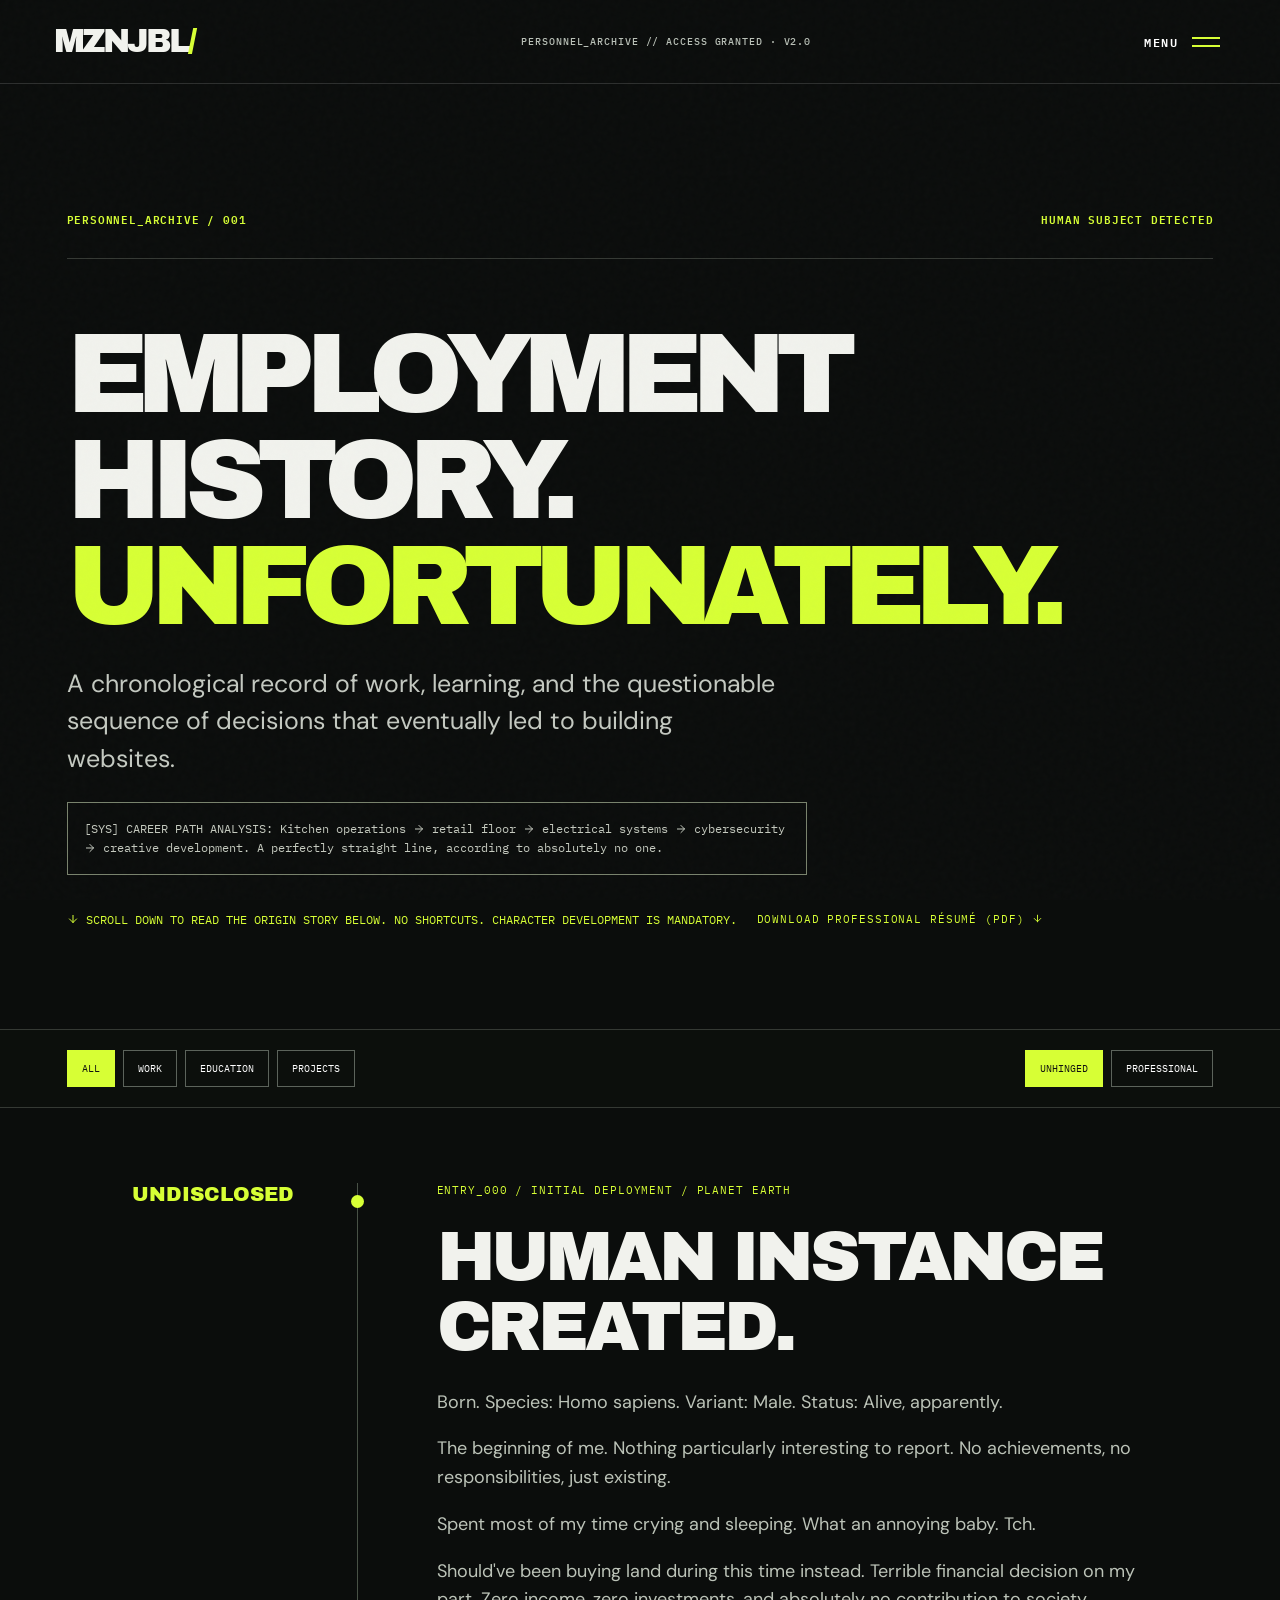
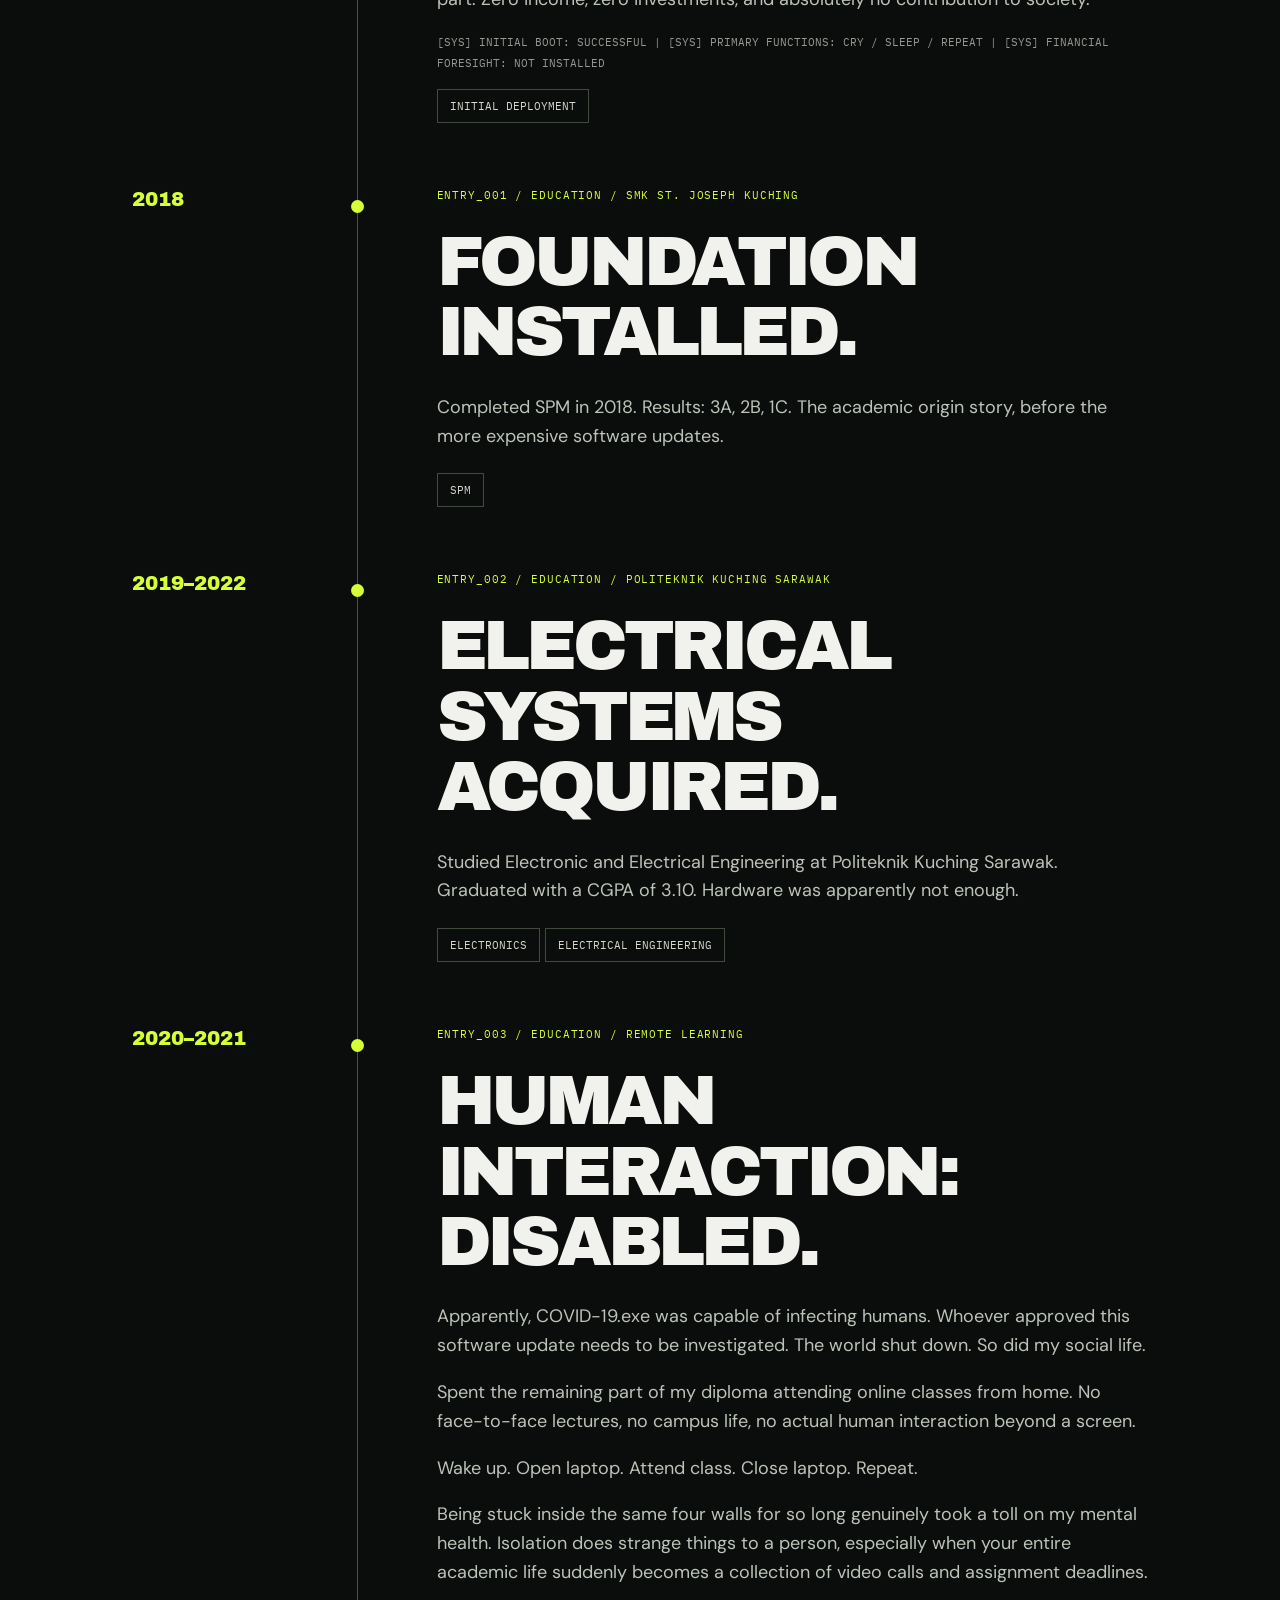
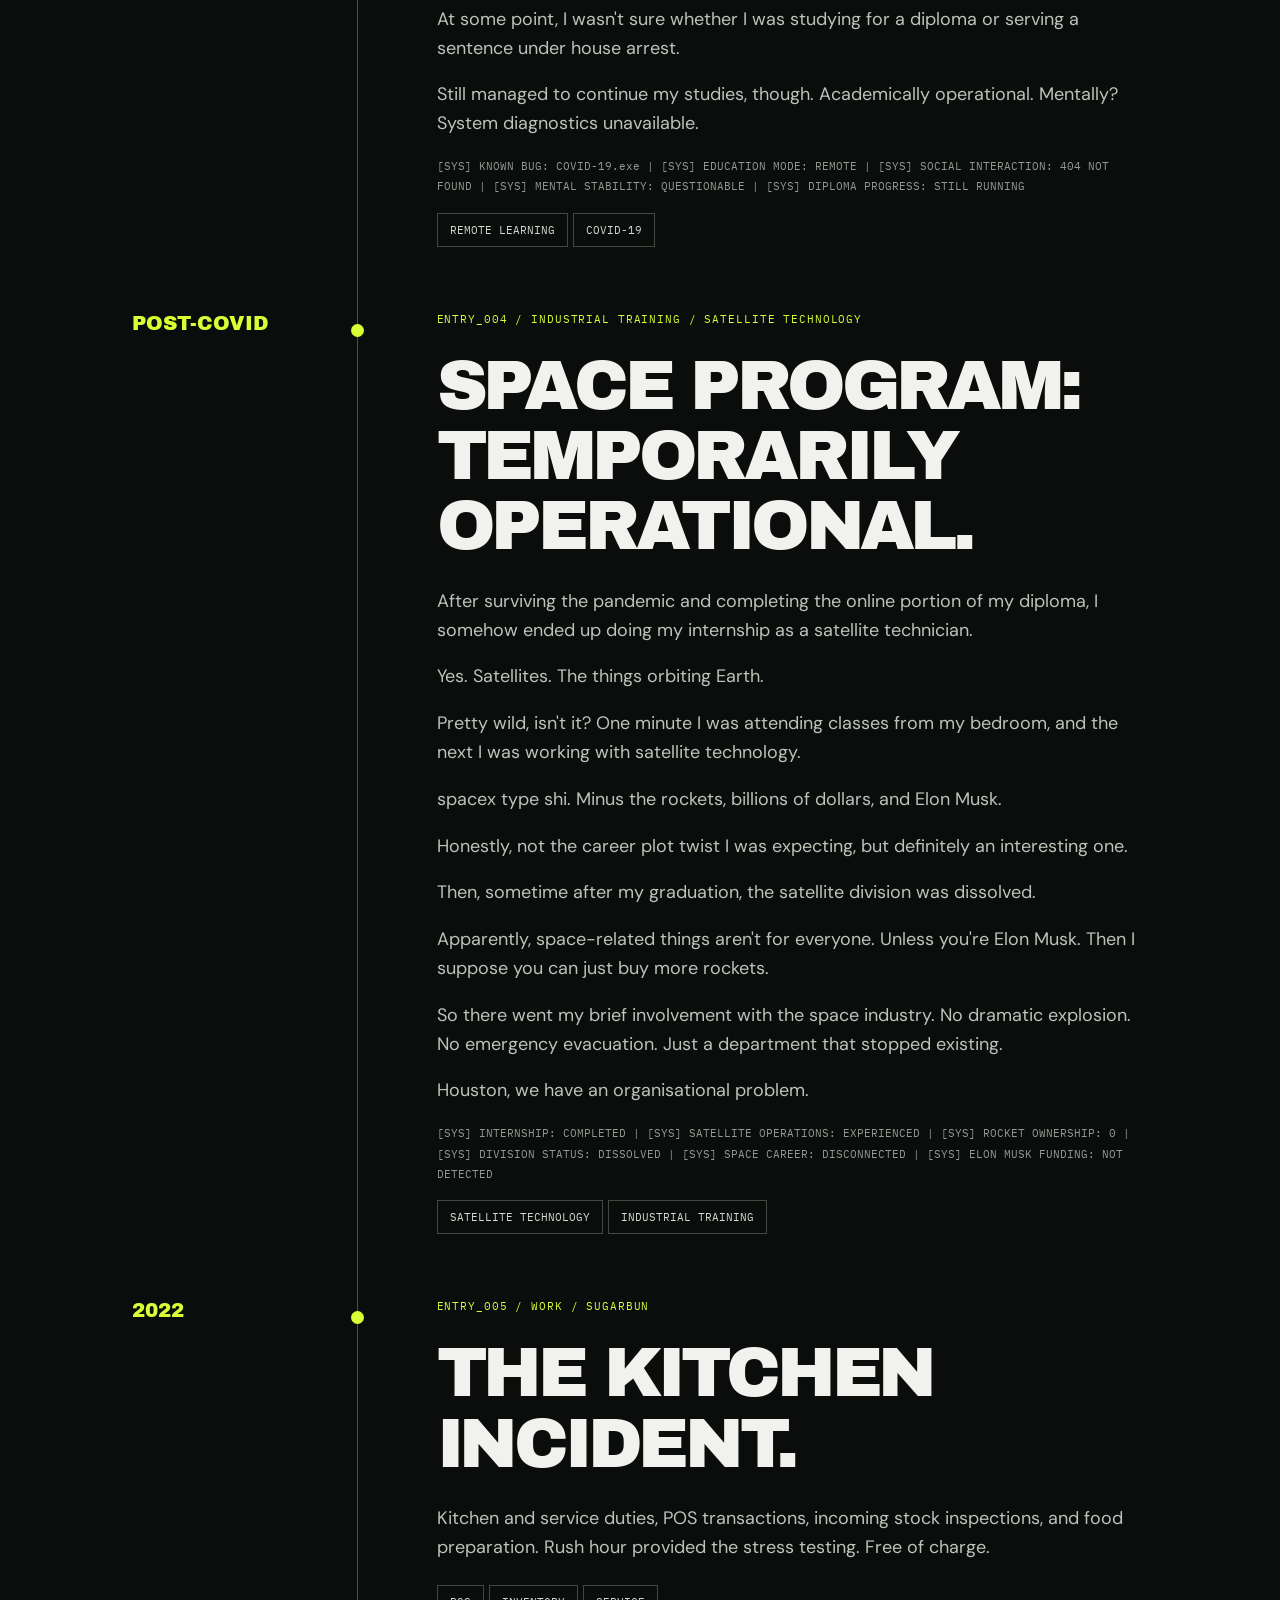
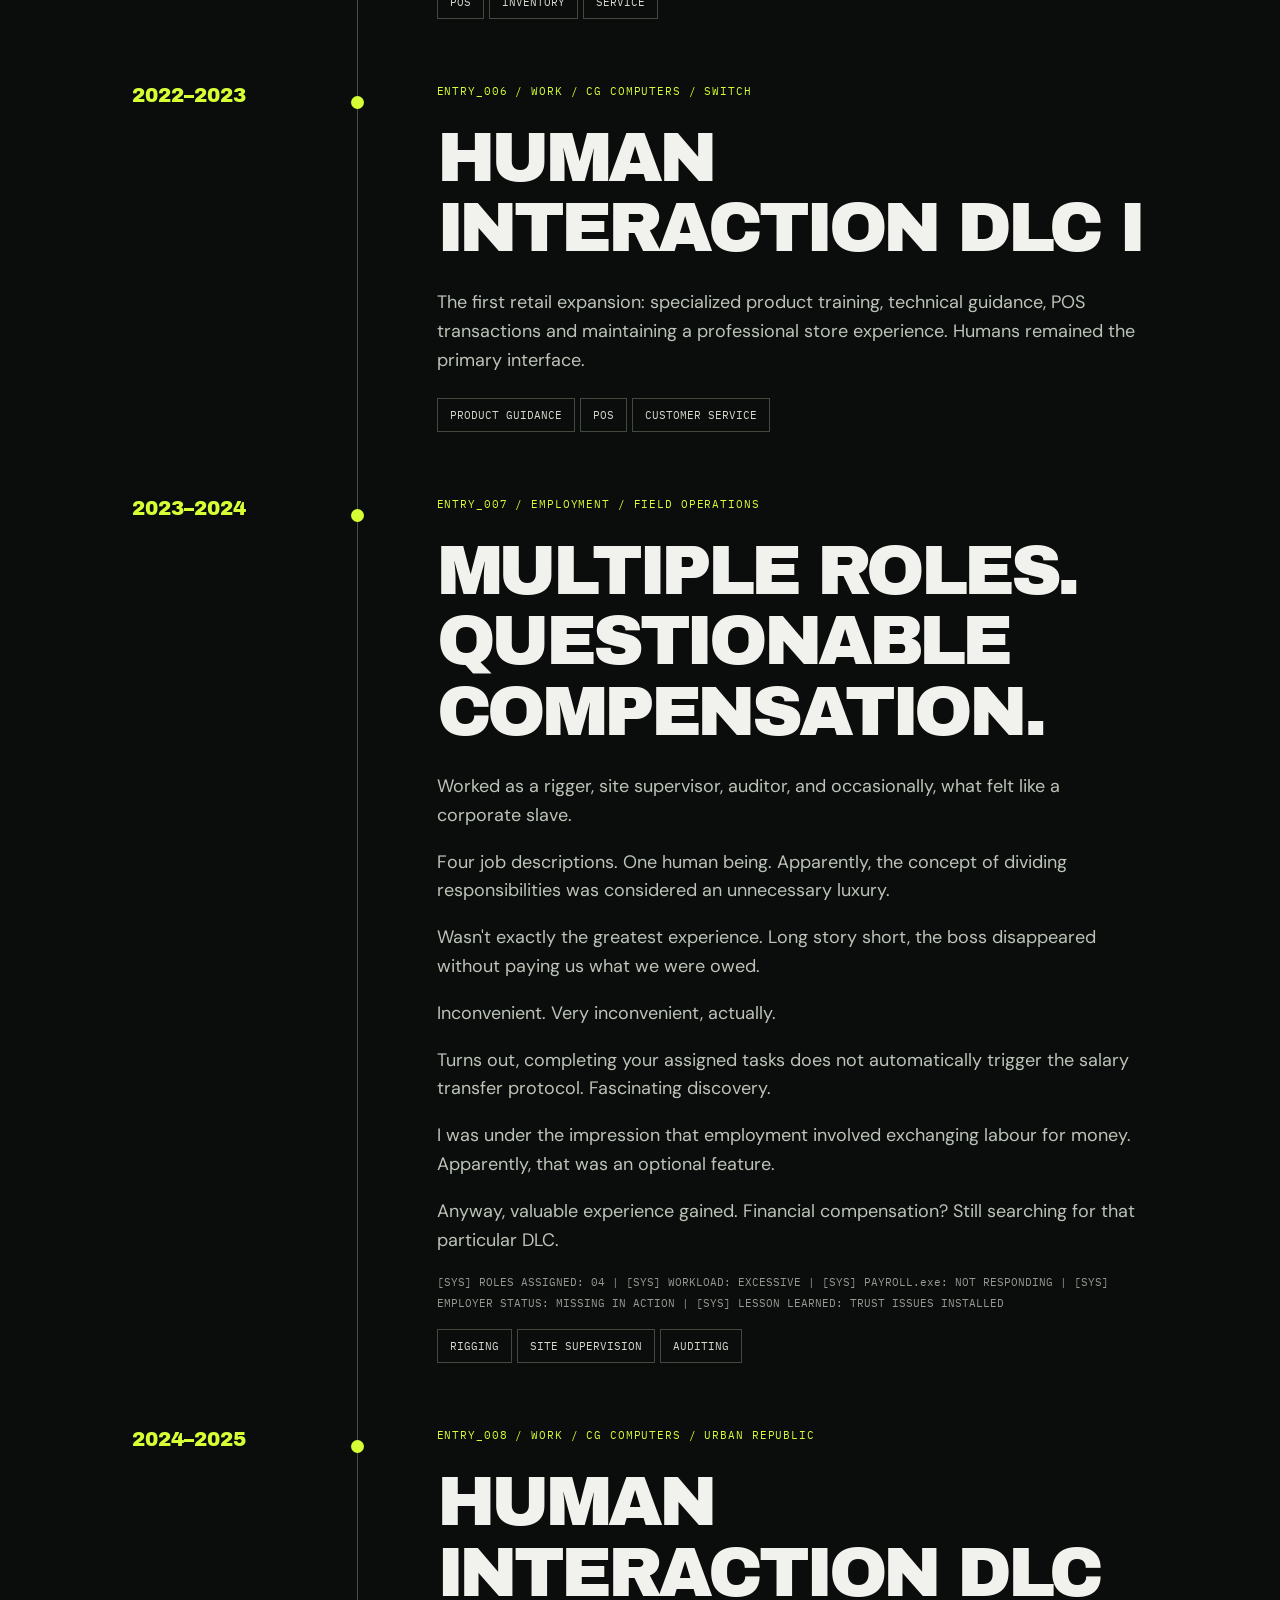
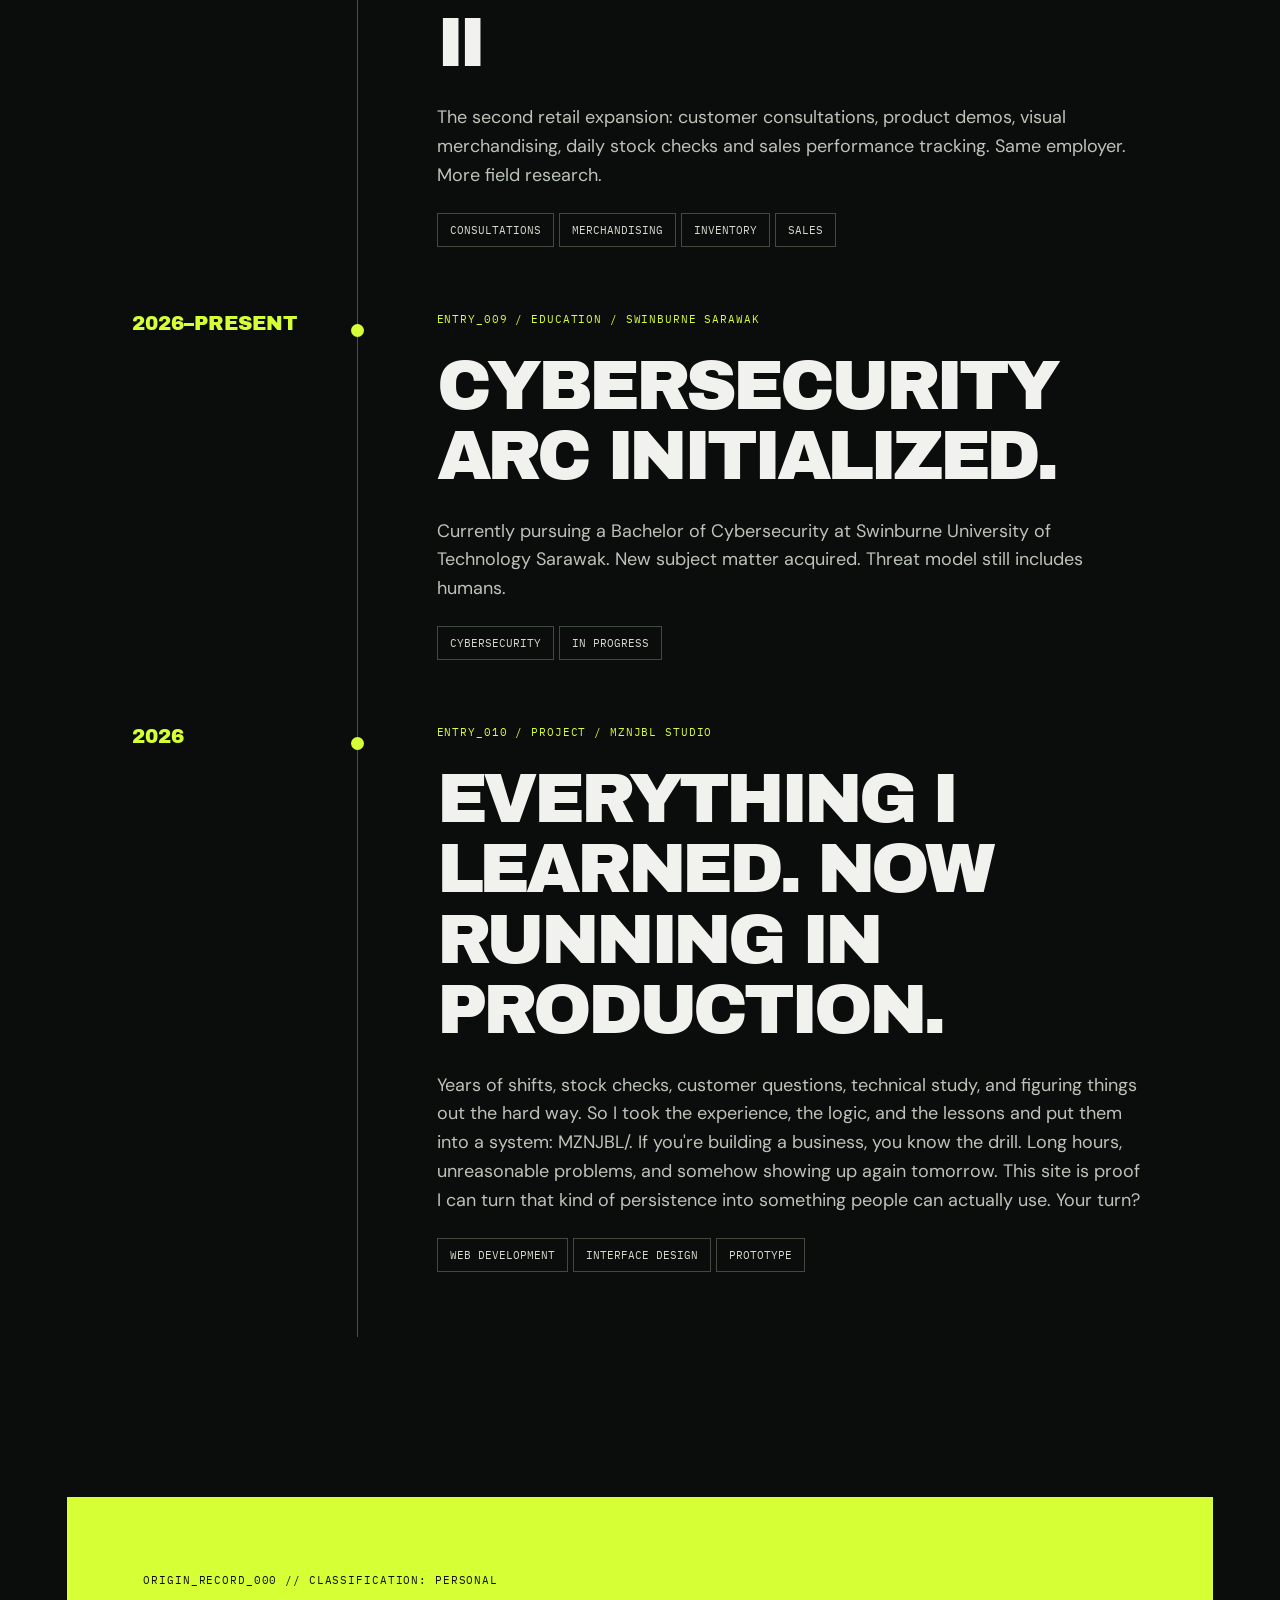
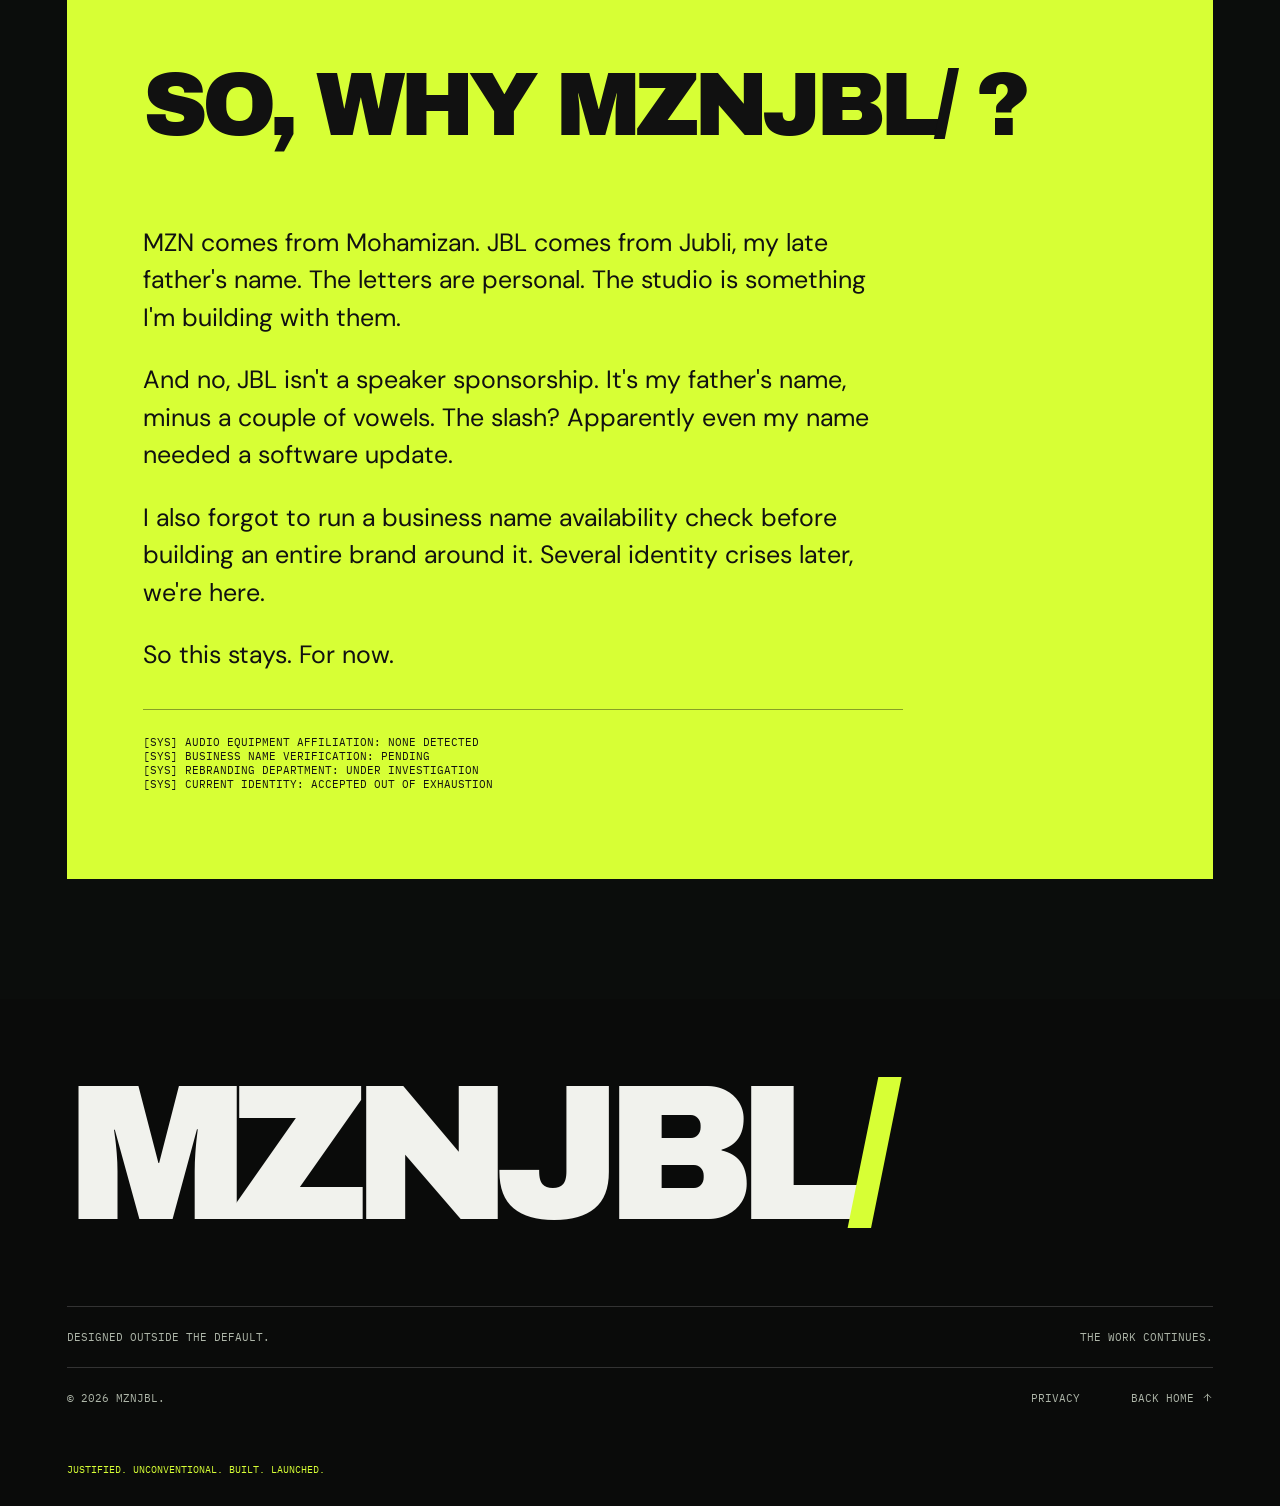
==== commit e906dc12: "Fix navigation and add Visit Store across pages" ====
--- a/about.html
+++ b/about.html
@@ -3,4 +3,5 @@
 <html lang="en"><head><meta charset="utf-8"/><meta content="width=device-width, initial-scale=1" name="viewport"/><meta content="#0b0d0c" name="theme-color"/><meta content="The declassified personnel archive behind MZNJBL/, an independent creative development studio." name="description"/><title>Personnel Archive — MZNJBL/</title><link href="/styles.css?v=2.0.0" rel="stylesheet"/><script defer="" src="/app.js?v=2.0.0"></script><style>
 /* Personnel archive system messages */
 .archive-timeline .personnel-syslog { font-family: "IBM Plex Mono", monospace; font-size: 11px; line-height: 1.85; overflow-wrap: anywhere; opacity: .78; }
-</style></head><body data-page="about"><div aria-hidden="true" class="noise"></div><header class="header"><a class="wordmark" href="/">MZNJBL<span>/</span></a><div class="header-center">PERSONNEL_ARCHIVE // ACCESS GRANTED · V2.0</div><button aria-controls="main-menu" aria-expanded="false" class="menu-button" type="button"><span>MENU</span><span class="menu-icon"><i></i><i></i></span></button></header><nav aria-label="Main menu" class="menu-overlay" id="main-menu" inert=""><div class="menu-top">MZNJBL/ <span>NAVIGATION_PROTOCOL_001</span></div><a href="/"><small>00</small>HOME<span><svg class="ui-arrow" aria-hidden="true" focusable="false" viewBox="0 0 24 24" width="1em" height="1em" fill="none" stroke="currentColor" stroke-width="2" stroke-linecap="square" stroke-linejoin="miter"><path d="M5 19L19 5M7 5h12v12"/></svg></span></a><a href="/#work"><small>01</small>WORK<span><svg class="ui-arrow" aria-hidden="true" focusable="false" viewBox="0 0 24 24" width="1em" height="1em" fill="none" stroke="currentColor" stroke-width="2" stroke-linecap="square" stroke-linejoin="miter"><path d="M5 19L19 5M7 5h12v12"/></svg></span></a><a href="/projects.html"><small>02</small>PROJECTS<span><svg class="ui-arrow" aria-hidden="true" focusable="false" viewBox="0 0 24 24" width="1em" height="1em" fill="none" stroke="currentColor" stroke-width="2" stroke-linecap="square" stroke-linejoin="miter"><path d="M5 19L19 5M7 5h12v12"/></svg></span></a><a href="/#contact"><small>03</small>CONTACT<span><svg class="ui-arrow" aria-hidden="true" focusable="false" viewBox="0 0 24 24" width="1em" height="1em" fill="none" stroke="currentColor" stroke-width="2" stroke-linecap="square" stroke-linejoin="miter"><path d="M5 19L19 5M7 5h12v12"/></svg></span></a><div class="menu-bottom">BUILT BY A HUMAN. ALLEGEDLY.</div></nav><main class="subpage-main"><section class="sub-hero"><div class="section-meta"><span>PERSONNEL_ARCHIVE / 001</span><span>HUMAN SUBJECT DETECTED</span></div><h1 class="display-title reveal">EMPLOYMENT<br/>HISTORY.<br/><span class="acid-text">UNFORTUNATELY.</span></h1><p>A chronological record of work, learning, and the questionable sequence of decisions that eventually led to building websites.</p><div class="placeholder-alert">[SYS] CAREER PATH ANALYSIS: Kitchen operations <svg class="ui-arrow" aria-hidden="true" focusable="false" viewBox="0 0 24 24" width="1em" height="1em" fill="none" stroke="currentColor" stroke-width="2" stroke-linecap="square" stroke-linejoin="miter"><path d="M5 12h14M12 5l7 7-7 7"/></svg> retail floor <svg class="ui-arrow" aria-hidden="true" focusable="false" viewBox="0 0 24 24" width="1em" height="1em" fill="none" stroke="currentColor" stroke-width="2" stroke-linecap="square" stroke-linejoin="miter"><path d="M5 12h14M12 5l7 7-7 7"/></svg> electrical systems <svg class="ui-arrow" aria-hidden="true" focusable="false" viewBox="0 0 24 24" width="1em" height="1em" fill="none" stroke="currentColor" stroke-width="2" stroke-linecap="square" stroke-linejoin="miter"><path d="M5 12h14M12 5l7 7-7 7"/></svg> cybersecurity <svg class="ui-arrow" aria-hidden="true" focusable="false" viewBox="0 0 24 24" width="1em" height="1em" fill="none" stroke="currentColor" stroke-width="2" stroke-linecap="square" stroke-linejoin="miter"><path d="M5 12h14M12 5l7 7-7 7"/></svg> creative development. A perfectly straight line, according to absolutely no one.</div><div class="archive-download"><p class="origin-instruction"><svg class="ui-arrow" aria-hidden="true" focusable="false" viewBox="0 0 24 24" width="1em" height="1em" fill="none" stroke="currentColor" stroke-width="2" stroke-linecap="square" stroke-linejoin="miter"><path d="M12 5v14M5 12l7 7 7-7"/></svg> SCROLL DOWN TO READ THE ORIGIN STORY BELOW. NO SHORTCUTS. CHARACTER DEVELOPMENT IS MANDATORY.</p><a class="tiny-label" href="/assets/Mohamizan_Jubli_Resume_Public.pdf" download="Mohamizan_Jubli_Resume_Public.pdf">DOWNLOAD PROFESSIONAL RÉSUMÉ (PDF) <svg class="ui-arrow" aria-hidden="true" focusable="false" viewBox="0 0 24 24" width="1em" height="1em" fill="none" stroke="currentColor" stroke-width="2" stroke-linecap="square" stroke-linejoin="miter"><path d="M12 5v14M5 12l7 7 7-7"/></svg></a></div></section><div class="archive-controls"><div aria-label="Timeline categories" class="archive-filters"><button aria-pressed="true" class="active" data-filter="all">ALL</button><button aria-pressed="false" data-filter="work">WORK</button><button aria-pressed="false" data-filter="education">EDUCATION</button><button aria-pressed="false" data-filter="projects">PROJECTS</button></div><div aria-label="Writing style" class="mode-switch"><button aria-pressed="true" class="active" data-mode="playful">UNHINGED</button><button aria-pressed="false" data-mode="professional">PROFESSIONAL</button></div></div><section aria-label="Verified work and education timeline with studio project" class="archive-timeline"><article class="archive-entry" data-category="personal"><div class="archive-date">UNDISCLOSED</div><div class="archive-body"><div class="archive-category">ENTRY_000 / INITIAL DEPLOYMENT / PLANET EARTH</div><h2 data-playful="HUMAN INSTANCE CREATED." data-professional="PERSONAL BACKGROUND">HUMAN INSTANCE CREATED.</h2><p data-playful="Born. Species: Homo sapiens. Variant: Male. Status: Alive, apparently." data-professional="Birth date undisclosed.">Born. Species: Homo sapiens. Variant: Male. Status: Alive, apparently.</p><p data-playful="The beginning of me. Nothing particularly interesting to report. No achievements, no responsibilities, just existing." data-professional="Personal timeline begins.">The beginning of me. Nothing particularly interesting to report. No achievements, no responsibilities, just existing.</p><p data-playful="Spent most of my time crying and sleeping. What an annoying baby. Tch." data-professional="Early childhood.">Spent most of my time crying and sleeping. What an annoying baby. Tch.</p><p data-playful="Should&#x27;ve been buying land during this time instead. Terrible financial decision on my part. Zero income, zero investments, and absolutely no contribution to society." data-professional="Additional biographical information withheld.">Should&#x27;ve been buying land during this time instead. Terrible financial decision on my part. Zero income, zero investments, and absolutely no contribution to society.</p><p class="personnel-syslog" data-playful="[SYS] INITIAL BOOT: SUCCESSFUL | [SYS] PRIMARY FUNCTIONS: CRY / SLEEP / REPEAT | [SYS] FINANCIAL FORESIGHT: NOT INSTALLED" data-professional="">[SYS] INITIAL BOOT: SUCCESSFUL | [SYS] PRIMARY FUNCTIONS: CRY / SLEEP / REPEAT | [SYS] FINANCIAL FORESIGHT: NOT INSTALLED</p><span class="skill-tag">INITIAL DEPLOYMENT</span></div></article><article class="archive-entry" data-category="education"><div class="archive-date">2018</div><div class="archive-body"><div class="archive-category">ENTRY_001 / EDUCATION / SMK ST. JOSEPH KUCHING</div><h2 data-playful="FOUNDATION INSTALLED." data-professional="SIJIL PELAJARAN MALAYSIA (SPM)">FOUNDATION INSTALLED.</h2><p data-playful="Completed SPM in 2018. Results: 3A, 2B, 1C. The academic origin story, before the more expensive software updates." data-professional="Completed Sijil Pelajaran Malaysia (SPM) at SMK St. Joseph Kuching in 2018. Results: 3A, 2B, 1C.">Completed SPM in 2018. Results: 3A, 2B, 1C. The academic origin story, before the more expensive software updates.</p><span class="skill-tag">SPM</span></div></article><article class="archive-entry" data-category="education"><div class="archive-date">2019–2022</div><div class="archive-body"><div class="archive-category">ENTRY_002 / EDUCATION / POLITEKNIK KUCHING SARAWAK</div><h2 data-playful="ELECTRICAL SYSTEMS ACQUIRED." data-professional="DIPLOMA IN ELECTRONIC AND ELECTRICAL ENGINEERING">ELECTRICAL SYSTEMS ACQUIRED.</h2><p data-playful="Studied Electronic and Electrical Engineering at Politeknik Kuching Sarawak. Graduated with a CGPA of 3.10. Hardware was apparently not enough." data-professional="Diploma in Electronic and Electrical Engineering, Politeknik Kuching Sarawak (2019–2022). CGPA: 3.10.">Studied Electronic and Electrical Engineering at Politeknik Kuching Sarawak. Graduated with a CGPA of 3.10. Hardware was apparently not enough.</p><span class="skill-tag">ELECTRONICS</span><span class="skill-tag">ELECTRICAL ENGINEERING</span></div></article><article class="archive-entry" data-category="education"><div class="archive-date">2020–2021</div><div class="archive-body"><div class="archive-category">ENTRY_003 / EDUCATION / REMOTE LEARNING</div><h2 data-playful="HUMAN INTERACTION: DISABLED." data-professional="REMOTE DIPLOMA STUDIES DURING COVID-19">HUMAN INTERACTION: DISABLED.</h2><p data-playful="Apparently, COVID-19.exe was capable of infecting humans. Whoever approved this software update needs to be investigated. The world shut down. So did my social life." data-professional="The COVID-19 pandemic required a transition to remote learning.">Apparently, COVID-19.exe was capable of infecting humans. Whoever approved this software update needs to be investigated. The world shut down. So did my social life.</p><p data-playful="Spent the remaining part of my diploma attending online classes from home. No face-to-face lectures, no campus life, no actual human interaction beyond a screen." data-professional="Completed the remaining portion of my diploma through online classes from home, without face-to-face campus attendance.">Spent the remaining part of my diploma attending online classes from home. No face-to-face lectures, no campus life, no actual human interaction beyond a screen.</p><p data-playful="Wake up. Open laptop. Attend class. Close laptop. Repeat." data-professional="Adapted to studying remotely.">Wake up. Open laptop. Attend class. Close laptop. Repeat.</p><p data-playful="Being stuck inside the same four walls for so long genuinely took a toll on my mental health. Isolation does strange things to a person, especially when your entire academic life suddenly becomes a collection of video calls and assignment deadlines." data-professional="The period of extended isolation was personally challenging.">Being stuck inside the same four walls for so long genuinely took a toll on my mental health. Isolation does strange things to a person, especially when your entire academic life suddenly becomes a collection of video calls and assignment deadlines.</p><p data-playful="At some point, I wasn&#x27;t sure whether I was studying for a diploma or serving a sentence under house arrest." data-professional="Continued diploma coursework under pandemic restrictions.">At some point, I wasn&#x27;t sure whether I was studying for a diploma or serving a sentence under house arrest.</p><p data-playful="Still managed to continue my studies, though. Academically operational. Mentally? System diagnostics unavailable." data-professional="Persevered with my studies despite the disruption.">Still managed to continue my studies, though. Academically operational. Mentally? System diagnostics unavailable.</p><p class="personnel-syslog" data-playful="[SYS] KNOWN BUG: COVID-19.exe | [SYS] EDUCATION MODE: REMOTE | [SYS] SOCIAL INTERACTION: 404 NOT FOUND | [SYS] MENTAL STABILITY: QUESTIONABLE | [SYS] DIPLOMA PROGRESS: STILL RUNNING" data-professional="">[SYS] KNOWN BUG: COVID-19.exe | [SYS] EDUCATION MODE: REMOTE | [SYS] SOCIAL INTERACTION: 404 NOT FOUND | [SYS] MENTAL STABILITY: QUESTIONABLE | [SYS] DIPLOMA PROGRESS: STILL RUNNING</p><span class="skill-tag">REMOTE LEARNING</span><span class="skill-tag">COVID-19</span></div></article><article class="archive-entry" data-category="work"><div class="archive-date">POST-COVID</div><div class="archive-body"><div class="archive-category">ENTRY_004 / INDUSTRIAL TRAINING / SATELLITE TECHNOLOGY</div><h2 data-playful="SPACE PROGRAM: TEMPORARILY OPERATIONAL." data-professional="SATELLITE TECHNICIAN INTERNSHIP">SPACE PROGRAM: TEMPORARILY OPERATIONAL.</h2><p data-playful="After surviving the pandemic and completing the online portion of my diploma, I somehow ended up doing my internship as a satellite technician." data-professional="Completed an industrial training placement as a satellite technician after the period of remote diploma study.">After surviving the pandemic and completing the online portion of my diploma, I somehow ended up doing my internship as a satellite technician.</p><p data-playful="Yes. Satellites. The things orbiting Earth." data-professional="Worked with satellite technology.">Yes. Satellites. The things orbiting Earth.</p><p data-playful="Pretty wild, isn&#x27;t it? One minute I was attending classes from my bedroom, and the next I was working with satellite technology." data-professional="Gained practical exposure to a specialized technical field.">Pretty wild, isn&#x27;t it? One minute I was attending classes from my bedroom, and the next I was working with satellite technology.</p><p data-playful="spacex type shi. Minus the rockets, billions of dollars, and Elon Musk." data-professional="The internship involved satellite-related technical work.">spacex type shi. Minus the rockets, billions of dollars, and Elon Musk.</p><p data-playful="Honestly, not the career plot twist I was expecting, but definitely an interesting one." data-professional="The experience broadened my practical understanding of technical operations.">Honestly, not the career plot twist I was expecting, but definitely an interesting one.</p><p data-playful="Then, sometime after my graduation, the satellite division was dissolved." data-professional="The satellite division was dissolved after my graduation.">Then, sometime after my graduation, the satellite division was dissolved.</p><p data-playful="Apparently, space-related things aren&#x27;t for everyone. Unless you&#x27;re Elon Musk. Then I suppose you can just buy more rockets." data-professional="The division subsequently ceased operating.">Apparently, space-related things aren&#x27;t for everyone. Unless you&#x27;re Elon Musk. Then I suppose you can just buy more rockets.</p><p data-playful="So there went my brief involvement with the space industry. No dramatic explosion. No emergency evacuation. Just a department that stopped existing." data-professional="This concluded that stage of my satellite-related work experience.">So there went my brief involvement with the space industry. No dramatic explosion. No emergency evacuation. Just a department that stopped existing.</p><p data-playful="Houston, we have an organisational problem." data-professional="The placement provided valuable technical exposure.">Houston, we have an organisational problem.</p><p class="personnel-syslog" data-playful="[SYS] INTERNSHIP: COMPLETED | [SYS] SATELLITE OPERATIONS: EXPERIENCED | [SYS] ROCKET OWNERSHIP: 0 | [SYS] DIVISION STATUS: DISSOLVED | [SYS] SPACE CAREER: DISCONNECTED | [SYS] ELON MUSK FUNDING: NOT DETECTED" data-professional="">[SYS] INTERNSHIP: COMPLETED | [SYS] SATELLITE OPERATIONS: EXPERIENCED | [SYS] ROCKET OWNERSHIP: 0 | [SYS] DIVISION STATUS: DISSOLVED | [SYS] SPACE CAREER: DISCONNECTED | [SYS] ELON MUSK FUNDING: NOT DETECTED</p><span class="skill-tag">SATELLITE TECHNOLOGY</span><span class="skill-tag">INDUSTRIAL TRAINING</span></div></article><article class="archive-entry" data-category="work"><div class="archive-date">2022</div><div class="archive-body"><div class="archive-category">ENTRY_005 / WORK / SUGARBUN</div><h2 data-playful="THE KITCHEN INCIDENT." data-professional="KITCHEN &amp; SERVICE STAFF — SUGARBUN">THE KITCHEN INCIDENT.</h2><p data-playful="Kitchen and service duties, POS transactions, incoming stock inspections, and food preparation. Rush hour provided the stress testing. Free of charge." data-professional="Worked as Kitchen &amp; Service Staff at Sugarbun (2022). Handled POS transactions, assisted with incoming inventory inspection and stock organization, and maintained cleanliness, product preparation and operational flow.">Kitchen and service duties, POS transactions, incoming stock inspections, and food preparation. Rush hour provided the stress testing. Free of charge.</p><span class="skill-tag">POS</span><span class="skill-tag">INVENTORY</span><span class="skill-tag">SERVICE</span></div></article><article class="archive-entry" data-category="work"><div class="archive-date">2022–2023</div><div class="archive-body"><div class="archive-category">ENTRY_006 / WORK / CG COMPUTERS / SWITCH</div><h2 data-playful="HUMAN INTERACTION DLC I" data-professional="SALES ASSOCIATE — CG COMPUTERS (SWITCH)">HUMAN INTERACTION DLC I</h2><p data-playful="The first retail expansion: specialized product training, technical guidance, POS transactions and maintaining a professional store experience. Humans remained the primary interface." data-professional="Sales Associate at CG Computers, assigned to Switch (Apple Premium Reseller), 2022–2023. Completed specialized brand training, advised customers on products, operated POS for cash and digital payments, balanced shifts and supported customer satisfaction.">The first retail expansion: specialized product training, technical guidance, POS transactions and maintaining a professional store experience. Humans remained the primary interface.</p><span class="skill-tag">PRODUCT GUIDANCE</span><span class="skill-tag">POS</span><span class="skill-tag">CUSTOMER SERVICE</span></div></article><article class="archive-entry" data-category="work"><div class="archive-date">2023–2024</div><div class="archive-body"><div class="archive-category">ENTRY_007 / EMPLOYMENT / FIELD OPERATIONS</div><h2 data-playful="MULTIPLE ROLES. QUESTIONABLE COMPENSATION." data-professional="RIGGER / SITE SUPERVISION / AUDITING">MULTIPLE ROLES. QUESTIONABLE COMPENSATION.</h2><p data-playful="Worked as a rigger, site supervisor, auditor, and occasionally, what felt like a corporate slave." data-professional="Worked in field operations with responsibilities spanning rigging, site supervision, and auditing.">Worked as a rigger, site supervisor, auditor, and occasionally, what felt like a corporate slave.</p><p data-playful="Four job descriptions. One human being. Apparently, the concept of dividing responsibilities was considered an unnecessary luxury." data-professional="Managed several operational responsibilities during the role.">Four job descriptions. One human being. Apparently, the concept of dividing responsibilities was considered an unnecessary luxury.</p><p data-playful="Wasn&#x27;t exactly the greatest experience. Long story short, the boss disappeared without paying us what we were owed." data-professional="Experienced an unresolved payment issue with the employer.">Wasn&#x27;t exactly the greatest experience. Long story short, the boss disappeared without paying us what we were owed.</p><p data-playful="Inconvenient. Very inconvenient, actually." data-professional="The period was challenging.">Inconvenient. Very inconvenient, actually.</p><p data-playful="Turns out, completing your assigned tasks does not automatically trigger the salary transfer protocol. Fascinating discovery." data-professional="Carried out assigned duties despite difficult employment circumstances.">Turns out, completing your assigned tasks does not automatically trigger the salary transfer protocol. Fascinating discovery.</p><p data-playful="I was under the impression that employment involved exchanging labour for money. Apparently, that was an optional feature." data-professional="The experience highlighted the importance of clear employment and payment arrangements.">I was under the impression that employment involved exchanging labour for money. Apparently, that was an optional feature.</p><p data-playful="Anyway, valuable experience gained. Financial compensation? Still searching for that particular DLC." data-professional="Gained practical field experience across multiple functions.">Anyway, valuable experience gained. Financial compensation? Still searching for that particular DLC.</p><p class="personnel-syslog" data-playful="[SYS] ROLES ASSIGNED: 04 | [SYS] WORKLOAD: EXCESSIVE | [SYS] PAYROLL.exe: NOT RESPONDING | [SYS] EMPLOYER STATUS: MISSING IN ACTION | [SYS] LESSON LEARNED: TRUST ISSUES INSTALLED" data-professional="">[SYS] ROLES ASSIGNED: 04 | [SYS] WORKLOAD: EXCESSIVE | [SYS] PAYROLL.exe: NOT RESPONDING | [SYS] EMPLOYER STATUS: MISSING IN ACTION | [SYS] LESSON LEARNED: TRUST ISSUES INSTALLED</p><span class="skill-tag">RIGGING</span><span class="skill-tag">SITE SUPERVISION</span><span class="skill-tag">AUDITING</span></div></article><article class="archive-entry" data-category="work"><div class="archive-date">2024–2025</div><div class="archive-body"><div class="archive-category">ENTRY_008 / WORK / CG COMPUTERS / URBAN REPUBLIC</div><h2 data-playful="HUMAN INTERACTION DLC II" data-professional="SALES ASSOCIATE — CG COMPUTERS (URBAN REPUBLIC)">HUMAN INTERACTION DLC II</h2><p data-playful="The second retail expansion: customer consultations, product demos, visual merchandising, daily stock checks and sales performance tracking. Same employer. More field research." data-professional="Sales Associate at CG Computers, assigned to Urban Republic, 2024–2025. Provided customer consultations and demonstrations, maintained visual merchandising, checked and replenished inventory, and tracked sales metrics to support revenue goals.">The second retail expansion: customer consultations, product demos, visual merchandising, daily stock checks and sales performance tracking. Same employer. More field research.</p><span class="skill-tag">CONSULTATIONS</span><span class="skill-tag">MERCHANDISING</span><span class="skill-tag">INVENTORY</span><span class="skill-tag">SALES</span></div></article><article class="archive-entry" data-category="education"><div class="archive-date">2026–PRESENT</div><div class="archive-body"><div class="archive-category">ENTRY_009 / EDUCATION / SWINBURNE SARAWAK</div><h2 data-playful="CYBERSECURITY ARC INITIALIZED." data-professional="BACHELOR OF CYBERSECURITY — SWINBURNE SARAWAK">CYBERSECURITY ARC INITIALIZED.</h2><p data-playful="Currently pursuing a Bachelor of Cybersecurity at Swinburne University of Technology Sarawak. New subject matter acquired. Threat model still includes humans." data-professional="Currently pursuing a Bachelor of Cybersecurity at Swinburne University of Technology Sarawak (2026–present).">Currently pursuing a Bachelor of Cybersecurity at Swinburne University of Technology Sarawak. New subject matter acquired. Threat model still includes humans.</p><span class="skill-tag">CYBERSECURITY</span><span class="skill-tag">IN PROGRESS</span></div></article><article class="archive-entry" data-category="projects"><div class="archive-date">2026</div><div class="archive-body"><div class="archive-category">ENTRY_010 / PROJECT / MZNJBL STUDIO</div><h2 data-playful="EVERYTHING I LEARNED. NOW RUNNING IN PRODUCTION." data-professional="MZNJBL/ — INDEPENDENT CREATIVE DEVELOPMENT STUDIO">EVERYTHING I LEARNED. NOW RUNNING IN PRODUCTION.</h2><p data-playful="Years of shifts, stock checks, customer questions, technical study, and figuring things out the hard way. So I took the experience, the logic, and the lessons and put them into a system: MZNJBL/. If you're building a business, you know the drill. Long hours, unreasonable problems, and somehow showing up again tomorrow. This site is proof I can turn that kind of persistence into something people can actually use. Your turn?" data-professional="MZNJBL/ is a self-initiated creative web-development studio project bringing together customer-facing work experience, technical education, and practical design thinking. This website demonstrates responsive interface design, accessible interactions, and frontend development.">Years of shifts, stock checks, customer questions, technical study, and figuring things out the hard way. So I took the experience, the logic, and the lessons and put them into a system: MZNJBL/. If you're building a business, you know the drill. Long hours, unreasonable problems, and somehow showing up again tomorrow. This site is proof I can turn that kind of persistence into something people can actually use. Your turn?</p><span class="skill-tag">WEB DEVELOPMENT</span><span class="skill-tag">INTERFACE DESIGN</span><span class="skill-tag">PROTOTYPE</span></div></article></section><section class="origin-box" id="origin"><div class="tiny-label" style="color:#111">ORIGIN_RECORD_000 // CLASSIFICATION: PERSONAL</div><h2>SO, WHY MZNJBL/ ?</h2><p>MZN comes from Mohamizan. JBL comes from Jubli, my late father's name. The letters are personal. The studio is something I'm building with them.</p><p>And no, JBL isn't a speaker sponsorship. It's my father's name, minus a couple of vowels. The slash? Apparently even my name needed a software update.</p><p>I also forgot to run a business name availability check before building an entire brand around it. Several identity crises later, we're here.</p><p>So this stays. For now.</p><p class="sysline">[SYS] AUDIO EQUIPMENT AFFILIATION: NONE DETECTED<br/>[SYS] BUSINESS NAME VERIFICATION: PENDING<br/>[SYS] REBRANDING DEPARTMENT: UNDER INVESTIGATION<br/>[SYS] CURRENT IDENTITY: ACCEPTED OUT OF EXHAUSTION</p></section></main><footer><a class="footer-logo" href="/">MZNJBL<span>/</span></a><div><span>DESIGNED OUTSIDE THE DEFAULT.</span><span>THE WORK CONTINUES.</span></div><div class="footer-last"><span>© <span data-year="">2026</span> MZNJBL.</span><a href="/privacy.html">PRIVACY</a><a href="/">BACK HOME <svg class="ui-arrow" aria-hidden="true" focusable="false" viewBox="0 0 24 24" width="1em" height="1em" fill="none" stroke="currentColor" stroke-width="2" stroke-linecap="square" stroke-linejoin="miter"><path d="M12 19V5M5 12l7-7 7 7"/></svg></a></div><p class="footer-joke">JUSTIFIED. UNCONVENTIONAL. BUILT. LAUNCHED.</p></footer></body></html>
+</style></head><body data-page="about"><div aria-hidden="true" class="noise"></div><header class="header"><a class="wordmark" href="/">MZNJBL<span>/</span></a><div class="header-center">PERSONNEL_ARCHIVE // ACCESS GRANTED · V2.0</div><button aria-controls="main-menu" aria-expanded="false" class="menu-button" type="button"><span>MENU</span><span class="menu-icon"><i></i><i></i></span></button></header><nav aria-label="Main menu" class="menu-overlay" id="main-menu" inert=""><div class="menu-top">MZNJBL/ <span>NAVIGATION_PROTOCOL_001</span></div><a href="/"><small class="menu-number">00</small><strong class="menu-title">HOME</strong><span><svg class="ui-arrow" aria-hidden="true" focusable="false" viewBox="0 0 24 24" width="1em" height="1em" fill="none" stroke="currentColor" stroke-width="2" stroke-linecap="square" stroke-linejoin="miter"><path d="M5 19L19 5M7 5h12v12"/></svg></span></a><a href="/#work"><small class="menu-number">01</small><strong class="menu-title">WORK</strong><span><svg class="ui-arrow" aria-hidden="true" focusable="false" viewBox="0 0 24 24" width="1em" height="1em" fill="none" stroke="currentColor" stroke-width="2" stroke-linecap="square" stroke-linejoin="miter"><path d="M5 19L19 5M7 5h12v12"/></svg></span></a><a href="/projects.html"><small class="menu-number">02</small><strong class="menu-title">PROJECTS</strong><span><svg class="ui-arrow" aria-hidden="true" focusable="false" viewBox="0 0 24 24" width="1em" height="1em" fill="none" stroke="currentColor" stroke-width="2" stroke-linecap="square" stroke-linejoin="miter"><path d="M5 19L19 5M7 5h12v12"/></svg></span></a><a href="/supply.html"><small class="menu-number">03</small><strong class="menu-title">VISIT STORE</strong><span><svg class="ui-arrow" aria-hidden="true" focusable="false" viewBox="0 0 24 24" width="1em" height="1em" fill="none" stroke="currentColor" stroke-width="2" stroke-linecap="square" stroke-linejoin="miter"><path d="M5 19L19 5M7 5h12v12"/></svg></span></a>
+<a href="/#contact"><small class="menu-number">04</small><strong class="menu-title">CONTACT</strong><span><svg class="ui-arrow" aria-hidden="true" focusable="false" viewBox="0 0 24 24" width="1em" height="1em" fill="none" stroke="currentColor" stroke-width="2" stroke-linecap="square" stroke-linejoin="miter"><path d="M5 19L19 5M7 5h12v12"/></svg></span></a><div class="menu-bottom">BUILT BY A HUMAN. ALLEGEDLY.</div></nav><main class="subpage-main"><section class="sub-hero"><div class="section-meta"><span>PERSONNEL_ARCHIVE / 001</span><span>HUMAN SUBJECT DETECTED</span></div><h1 class="display-title reveal">EMPLOYMENT<br/>HISTORY.<br/><span class="acid-text">UNFORTUNATELY.</span></h1><p>A chronological record of work, learning, and the questionable sequence of decisions that eventually led to building websites.</p><div class="placeholder-alert">[SYS] CAREER PATH ANALYSIS: Kitchen operations <svg class="ui-arrow" aria-hidden="true" focusable="false" viewBox="0 0 24 24" width="1em" height="1em" fill="none" stroke="currentColor" stroke-width="2" stroke-linecap="square" stroke-linejoin="miter"><path d="M5 12h14M12 5l7 7-7 7"/></svg> retail floor <svg class="ui-arrow" aria-hidden="true" focusable="false" viewBox="0 0 24 24" width="1em" height="1em" fill="none" stroke="currentColor" stroke-width="2" stroke-linecap="square" stroke-linejoin="miter"><path d="M5 12h14M12 5l7 7-7 7"/></svg> electrical systems <svg class="ui-arrow" aria-hidden="true" focusable="false" viewBox="0 0 24 24" width="1em" height="1em" fill="none" stroke="currentColor" stroke-width="2" stroke-linecap="square" stroke-linejoin="miter"><path d="M5 12h14M12 5l7 7-7 7"/></svg> cybersecurity <svg class="ui-arrow" aria-hidden="true" focusable="false" viewBox="0 0 24 24" width="1em" height="1em" fill="none" stroke="currentColor" stroke-width="2" stroke-linecap="square" stroke-linejoin="miter"><path d="M5 12h14M12 5l7 7-7 7"/></svg> creative development. A perfectly straight line, according to absolutely no one.</div><div class="archive-download"><p class="origin-instruction"><svg class="ui-arrow" aria-hidden="true" focusable="false" viewBox="0 0 24 24" width="1em" height="1em" fill="none" stroke="currentColor" stroke-width="2" stroke-linecap="square" stroke-linejoin="miter"><path d="M12 5v14M5 12l7 7 7-7"/></svg> SCROLL DOWN TO READ THE ORIGIN STORY BELOW. NO SHORTCUTS. CHARACTER DEVELOPMENT IS MANDATORY.</p><a class="tiny-label" href="/assets/Mohamizan_Jubli_Resume_Public.pdf" download="Mohamizan_Jubli_Resume_Public.pdf">DOWNLOAD PROFESSIONAL RÉSUMÉ (PDF) <svg class="ui-arrow" aria-hidden="true" focusable="false" viewBox="0 0 24 24" width="1em" height="1em" fill="none" stroke="currentColor" stroke-width="2" stroke-linecap="square" stroke-linejoin="miter"><path d="M12 5v14M5 12l7 7 7-7"/></svg></a></div></section><div class="archive-controls"><div aria-label="Timeline categories" class="archive-filters"><button aria-pressed="true" class="active" data-filter="all">ALL</button><button aria-pressed="false" data-filter="work">WORK</button><button aria-pressed="false" data-filter="education">EDUCATION</button><button aria-pressed="false" data-filter="projects">PROJECTS</button></div><div aria-label="Writing style" class="mode-switch"><button aria-pressed="true" class="active" data-mode="playful">UNHINGED</button><button aria-pressed="false" data-mode="professional">PROFESSIONAL</button></div></div><section aria-label="Verified work and education timeline with studio project" class="archive-timeline"><article class="archive-entry" data-category="personal"><div class="archive-date">UNDISCLOSED</div><div class="archive-body"><div class="archive-category">ENTRY_000 / INITIAL DEPLOYMENT / PLANET EARTH</div><h2 data-playful="HUMAN INSTANCE CREATED." data-professional="PERSONAL BACKGROUND">HUMAN INSTANCE CREATED.</h2><p data-playful="Born. Species: Homo sapiens. Variant: Male. Status: Alive, apparently." data-professional="Birth date undisclosed.">Born. Species: Homo sapiens. Variant: Male. Status: Alive, apparently.</p><p data-playful="The beginning of me. Nothing particularly interesting to report. No achievements, no responsibilities, just existing." data-professional="Personal timeline begins.">The beginning of me. Nothing particularly interesting to report. No achievements, no responsibilities, just existing.</p><p data-playful="Spent most of my time crying and sleeping. What an annoying baby. Tch." data-professional="Early childhood.">Spent most of my time crying and sleeping. What an annoying baby. Tch.</p><p data-playful="Should&#x27;ve been buying land during this time instead. Terrible financial decision on my part. Zero income, zero investments, and absolutely no contribution to society." data-professional="Additional biographical information withheld.">Should&#x27;ve been buying land during this time instead. Terrible financial decision on my part. Zero income, zero investments, and absolutely no contribution to society.</p><p class="personnel-syslog" data-playful="[SYS] INITIAL BOOT: SUCCESSFUL | [SYS] PRIMARY FUNCTIONS: CRY / SLEEP / REPEAT | [SYS] FINANCIAL FORESIGHT: NOT INSTALLED" data-professional="">[SYS] INITIAL BOOT: SUCCESSFUL | [SYS] PRIMARY FUNCTIONS: CRY / SLEEP / REPEAT | [SYS] FINANCIAL FORESIGHT: NOT INSTALLED</p><span class="skill-tag">INITIAL DEPLOYMENT</span></div></article><article class="archive-entry" data-category="education"><div class="archive-date">2018</div><div class="archive-body"><div class="archive-category">ENTRY_001 / EDUCATION / SMK ST. JOSEPH KUCHING</div><h2 data-playful="FOUNDATION INSTALLED." data-professional="SIJIL PELAJARAN MALAYSIA (SPM)">FOUNDATION INSTALLED.</h2><p data-playful="Completed SPM in 2018. Results: 3A, 2B, 1C. The academic origin story, before the more expensive software updates." data-professional="Completed Sijil Pelajaran Malaysia (SPM) at SMK St. Joseph Kuching in 2018. Results: 3A, 2B, 1C.">Completed SPM in 2018. Results: 3A, 2B, 1C. The academic origin story, before the more expensive software updates.</p><span class="skill-tag">SPM</span></div></article><article class="archive-entry" data-category="education"><div class="archive-date">2019–2022</div><div class="archive-body"><div class="archive-category">ENTRY_002 / EDUCATION / POLITEKNIK KUCHING SARAWAK</div><h2 data-playful="ELECTRICAL SYSTEMS ACQUIRED." data-professional="DIPLOMA IN ELECTRONIC AND ELECTRICAL ENGINEERING">ELECTRICAL SYSTEMS ACQUIRED.</h2><p data-playful="Studied Electronic and Electrical Engineering at Politeknik Kuching Sarawak. Graduated with a CGPA of 3.10. Hardware was apparently not enough." data-professional="Diploma in Electronic and Electrical Engineering, Politeknik Kuching Sarawak (2019–2022). CGPA: 3.10.">Studied Electronic and Electrical Engineering at Politeknik Kuching Sarawak. Graduated with a CGPA of 3.10. Hardware was apparently not enough.</p><span class="skill-tag">ELECTRONICS</span><span class="skill-tag">ELECTRICAL ENGINEERING</span></div></article><article class="archive-entry" data-category="education"><div class="archive-date">2020–2021</div><div class="archive-body"><div class="archive-category">ENTRY_003 / EDUCATION / REMOTE LEARNING</div><h2 data-playful="HUMAN INTERACTION: DISABLED." data-professional="REMOTE DIPLOMA STUDIES DURING COVID-19">HUMAN INTERACTION: DISABLED.</h2><p data-playful="Apparently, COVID-19.exe was capable of infecting humans. Whoever approved this software update needs to be investigated. The world shut down. So did my social life." data-professional="The COVID-19 pandemic required a transition to remote learning.">Apparently, COVID-19.exe was capable of infecting humans. Whoever approved this software update needs to be investigated. The world shut down. So did my social life.</p><p data-playful="Spent the remaining part of my diploma attending online classes from home. No face-to-face lectures, no campus life, no actual human interaction beyond a screen." data-professional="Completed the remaining portion of my diploma through online classes from home, without face-to-face campus attendance.">Spent the remaining part of my diploma attending online classes from home. No face-to-face lectures, no campus life, no actual human interaction beyond a screen.</p><p data-playful="Wake up. Open laptop. Attend class. Close laptop. Repeat." data-professional="Adapted to studying remotely.">Wake up. Open laptop. Attend class. Close laptop. Repeat.</p><p data-playful="Being stuck inside the same four walls for so long genuinely took a toll on my mental health. Isolation does strange things to a person, especially when your entire academic life suddenly becomes a collection of video calls and assignment deadlines." data-professional="The period of extended isolation was personally challenging.">Being stuck inside the same four walls for so long genuinely took a toll on my mental health. Isolation does strange things to a person, especially when your entire academic life suddenly becomes a collection of video calls and assignment deadlines.</p><p data-playful="At some point, I wasn&#x27;t sure whether I was studying for a diploma or serving a sentence under house arrest." data-professional="Continued diploma coursework under pandemic restrictions.">At some point, I wasn&#x27;t sure whether I was studying for a diploma or serving a sentence under house arrest.</p><p data-playful="Still managed to continue my studies, though. Academically operational. Mentally? System diagnostics unavailable." data-professional="Persevered with my studies despite the disruption.">Still managed to continue my studies, though. Academically operational. Mentally? System diagnostics unavailable.</p><p class="personnel-syslog" data-playful="[SYS] KNOWN BUG: COVID-19.exe | [SYS] EDUCATION MODE: REMOTE | [SYS] SOCIAL INTERACTION: 404 NOT FOUND | [SYS] MENTAL STABILITY: QUESTIONABLE | [SYS] DIPLOMA PROGRESS: STILL RUNNING" data-professional="">[SYS] KNOWN BUG: COVID-19.exe | [SYS] EDUCATION MODE: REMOTE | [SYS] SOCIAL INTERACTION: 404 NOT FOUND | [SYS] MENTAL STABILITY: QUESTIONABLE | [SYS] DIPLOMA PROGRESS: STILL RUNNING</p><span class="skill-tag">REMOTE LEARNING</span><span class="skill-tag">COVID-19</span></div></article><article class="archive-entry" data-category="work"><div class="archive-date">POST-COVID</div><div class="archive-body"><div class="archive-category">ENTRY_004 / INDUSTRIAL TRAINING / SATELLITE TECHNOLOGY</div><h2 data-playful="SPACE PROGRAM: TEMPORARILY OPERATIONAL." data-professional="SATELLITE TECHNICIAN INTERNSHIP">SPACE PROGRAM: TEMPORARILY OPERATIONAL.</h2><p data-playful="After surviving the pandemic and completing the online portion of my diploma, I somehow ended up doing my internship as a satellite technician." data-professional="Completed an industrial training placement as a satellite technician after the period of remote diploma study.">After surviving the pandemic and completing the online portion of my diploma, I somehow ended up doing my internship as a satellite technician.</p><p data-playful="Yes. Satellites. The things orbiting Earth." data-professional="Worked with satellite technology.">Yes. Satellites. The things orbiting Earth.</p><p data-playful="Pretty wild, isn&#x27;t it? One minute I was attending classes from my bedroom, and the next I was working with satellite technology." data-professional="Gained practical exposure to a specialized technical field.">Pretty wild, isn&#x27;t it? One minute I was attending classes from my bedroom, and the next I was working with satellite technology.</p><p data-playful="spacex type shi. Minus the rockets, billions of dollars, and Elon Musk." data-professional="The internship involved satellite-related technical work.">spacex type shi. Minus the rockets, billions of dollars, and Elon Musk.</p><p data-playful="Honestly, not the career plot twist I was expecting, but definitely an interesting one." data-professional="The experience broadened my practical understanding of technical operations.">Honestly, not the career plot twist I was expecting, but definitely an interesting one.</p><p data-playful="Then, sometime after my graduation, the satellite division was dissolved." data-professional="The satellite division was dissolved after my graduation.">Then, sometime after my graduation, the satellite division was dissolved.</p><p data-playful="Apparently, space-related things aren&#x27;t for everyone. Unless you&#x27;re Elon Musk. Then I suppose you can just buy more rockets." data-professional="The division subsequently ceased operating.">Apparently, space-related things aren&#x27;t for everyone. Unless you&#x27;re Elon Musk. Then I suppose you can just buy more rockets.</p><p data-playful="So there went my brief involvement with the space industry. No dramatic explosion. No emergency evacuation. Just a department that stopped existing." data-professional="This concluded that stage of my satellite-related work experience.">So there went my brief involvement with the space industry. No dramatic explosion. No emergency evacuation. Just a department that stopped existing.</p><p data-playful="Houston, we have an organisational problem." data-professional="The placement provided valuable technical exposure.">Houston, we have an organisational problem.</p><p class="personnel-syslog" data-playful="[SYS] INTERNSHIP: COMPLETED | [SYS] SATELLITE OPERATIONS: EXPERIENCED | [SYS] ROCKET OWNERSHIP: 0 | [SYS] DIVISION STATUS: DISSOLVED | [SYS] SPACE CAREER: DISCONNECTED | [SYS] ELON MUSK FUNDING: NOT DETECTED" data-professional="">[SYS] INTERNSHIP: COMPLETED | [SYS] SATELLITE OPERATIONS: EXPERIENCED | [SYS] ROCKET OWNERSHIP: 0 | [SYS] DIVISION STATUS: DISSOLVED | [SYS] SPACE CAREER: DISCONNECTED | [SYS] ELON MUSK FUNDING: NOT DETECTED</p><span class="skill-tag">SATELLITE TECHNOLOGY</span><span class="skill-tag">INDUSTRIAL TRAINING</span></div></article><article class="archive-entry" data-category="work"><div class="archive-date">2022</div><div class="archive-body"><div class="archive-category">ENTRY_005 / WORK / SUGARBUN</div><h2 data-playful="THE KITCHEN INCIDENT." data-professional="KITCHEN &amp; SERVICE STAFF — SUGARBUN">THE KITCHEN INCIDENT.</h2><p data-playful="Kitchen and service duties, POS transactions, incoming stock inspections, and food preparation. Rush hour provided the stress testing. Free of charge." data-professional="Worked as Kitchen &amp; Service Staff at Sugarbun (2022). Handled POS transactions, assisted with incoming inventory inspection and stock organization, and maintained cleanliness, product preparation and operational flow.">Kitchen and service duties, POS transactions, incoming stock inspections, and food preparation. Rush hour provided the stress testing. Free of charge.</p><span class="skill-tag">POS</span><span class="skill-tag">INVENTORY</span><span class="skill-tag">SERVICE</span></div></article><article class="archive-entry" data-category="work"><div class="archive-date">2022–2023</div><div class="archive-body"><div class="archive-category">ENTRY_006 / WORK / CG COMPUTERS / SWITCH</div><h2 data-playful="HUMAN INTERACTION DLC I" data-professional="SALES ASSOCIATE — CG COMPUTERS (SWITCH)">HUMAN INTERACTION DLC I</h2><p data-playful="The first retail expansion: specialized product training, technical guidance, POS transactions and maintaining a professional store experience. Humans remained the primary interface." data-professional="Sales Associate at CG Computers, assigned to Switch (Apple Premium Reseller), 2022–2023. Completed specialized brand training, advised customers on products, operated POS for cash and digital payments, balanced shifts and supported customer satisfaction.">The first retail expansion: specialized product training, technical guidance, POS transactions and maintaining a professional store experience. Humans remained the primary interface.</p><span class="skill-tag">PRODUCT GUIDANCE</span><span class="skill-tag">POS</span><span class="skill-tag">CUSTOMER SERVICE</span></div></article><article class="archive-entry" data-category="work"><div class="archive-date">2023–2024</div><div class="archive-body"><div class="archive-category">ENTRY_007 / EMPLOYMENT / FIELD OPERATIONS</div><h2 data-playful="MULTIPLE ROLES. QUESTIONABLE COMPENSATION." data-professional="RIGGER / SITE SUPERVISION / AUDITING">MULTIPLE ROLES. QUESTIONABLE COMPENSATION.</h2><p data-playful="Worked as a rigger, site supervisor, auditor, and occasionally, what felt like a corporate slave." data-professional="Worked in field operations with responsibilities spanning rigging, site supervision, and auditing.">Worked as a rigger, site supervisor, auditor, and occasionally, what felt like a corporate slave.</p><p data-playful="Four job descriptions. One human being. Apparently, the concept of dividing responsibilities was considered an unnecessary luxury." data-professional="Managed several operational responsibilities during the role.">Four job descriptions. One human being. Apparently, the concept of dividing responsibilities was considered an unnecessary luxury.</p><p data-playful="Wasn&#x27;t exactly the greatest experience. Long story short, the boss disappeared without paying us what we were owed." data-professional="Experienced an unresolved payment issue with the employer.">Wasn&#x27;t exactly the greatest experience. Long story short, the boss disappeared without paying us what we were owed.</p><p data-playful="Inconvenient. Very inconvenient, actually." data-professional="The period was challenging.">Inconvenient. Very inconvenient, actually.</p><p data-playful="Turns out, completing your assigned tasks does not automatically trigger the salary transfer protocol. Fascinating discovery." data-professional="Carried out assigned duties despite difficult employment circumstances.">Turns out, completing your assigned tasks does not automatically trigger the salary transfer protocol. Fascinating discovery.</p><p data-playful="I was under the impression that employment involved exchanging labour for money. Apparently, that was an optional feature." data-professional="The experience highlighted the importance of clear employment and payment arrangements.">I was under the impression that employment involved exchanging labour for money. Apparently, that was an optional feature.</p><p data-playful="Anyway, valuable experience gained. Financial compensation? Still searching for that particular DLC." data-professional="Gained practical field experience across multiple functions.">Anyway, valuable experience gained. Financial compensation? Still searching for that particular DLC.</p><p class="personnel-syslog" data-playful="[SYS] ROLES ASSIGNED: 04 | [SYS] WORKLOAD: EXCESSIVE | [SYS] PAYROLL.exe: NOT RESPONDING | [SYS] EMPLOYER STATUS: MISSING IN ACTION | [SYS] LESSON LEARNED: TRUST ISSUES INSTALLED" data-professional="">[SYS] ROLES ASSIGNED: 04 | [SYS] WORKLOAD: EXCESSIVE | [SYS] PAYROLL.exe: NOT RESPONDING | [SYS] EMPLOYER STATUS: MISSING IN ACTION | [SYS] LESSON LEARNED: TRUST ISSUES INSTALLED</p><span class="skill-tag">RIGGING</span><span class="skill-tag">SITE SUPERVISION</span><span class="skill-tag">AUDITING</span></div></article><article class="archive-entry" data-category="work"><div class="archive-date">2024–2025</div><div class="archive-body"><div class="archive-category">ENTRY_008 / WORK / CG COMPUTERS / URBAN REPUBLIC</div><h2 data-playful="HUMAN INTERACTION DLC II" data-professional="SALES ASSOCIATE — CG COMPUTERS (URBAN REPUBLIC)">HUMAN INTERACTION DLC II</h2><p data-playful="The second retail expansion: customer consultations, product demos, visual merchandising, daily stock checks and sales performance tracking. Same employer. More field research." data-professional="Sales Associate at CG Computers, assigned to Urban Republic, 2024–2025. Provided customer consultations and demonstrations, maintained visual merchandising, checked and replenished inventory, and tracked sales metrics to support revenue goals.">The second retail expansion: customer consultations, product demos, visual merchandising, daily stock checks and sales performance tracking. Same employer. More field research.</p><span class="skill-tag">CONSULTATIONS</span><span class="skill-tag">MERCHANDISING</span><span class="skill-tag">INVENTORY</span><span class="skill-tag">SALES</span></div></article><article class="archive-entry" data-category="education"><div class="archive-date">2026–PRESENT</div><div class="archive-body"><div class="archive-category">ENTRY_009 / EDUCATION / SWINBURNE SARAWAK</div><h2 data-playful="CYBERSECURITY ARC INITIALIZED." data-professional="BACHELOR OF CYBERSECURITY — SWINBURNE SARAWAK">CYBERSECURITY ARC INITIALIZED.</h2><p data-playful="Currently pursuing a Bachelor of Cybersecurity at Swinburne University of Technology Sarawak. New subject matter acquired. Threat model still includes humans." data-professional="Currently pursuing a Bachelor of Cybersecurity at Swinburne University of Technology Sarawak (2026–present).">Currently pursuing a Bachelor of Cybersecurity at Swinburne University of Technology Sarawak. New subject matter acquired. Threat model still includes humans.</p><span class="skill-tag">CYBERSECURITY</span><span class="skill-tag">IN PROGRESS</span></div></article><article class="archive-entry" data-category="projects"><div class="archive-date">2026</div><div class="archive-body"><div class="archive-category">ENTRY_010 / PROJECT / MZNJBL STUDIO</div><h2 data-playful="EVERYTHING I LEARNED. NOW RUNNING IN PRODUCTION." data-professional="MZNJBL/ — INDEPENDENT CREATIVE DEVELOPMENT STUDIO">EVERYTHING I LEARNED. NOW RUNNING IN PRODUCTION.</h2><p data-playful="Years of shifts, stock checks, customer questions, technical study, and figuring things out the hard way. So I took the experience, the logic, and the lessons and put them into a system: MZNJBL/. If you're building a business, you know the drill. Long hours, unreasonable problems, and somehow showing up again tomorrow. This site is proof I can turn that kind of persistence into something people can actually use. Your turn?" data-professional="MZNJBL/ is a self-initiated creative web-development studio project bringing together customer-facing work experience, technical education, and practical design thinking. This website demonstrates responsive interface design, accessible interactions, and frontend development.">Years of shifts, stock checks, customer questions, technical study, and figuring things out the hard way. So I took the experience, the logic, and the lessons and put them into a system: MZNJBL/. If you're building a business, you know the drill. Long hours, unreasonable problems, and somehow showing up again tomorrow. This site is proof I can turn that kind of persistence into something people can actually use. Your turn?</p><span class="skill-tag">WEB DEVELOPMENT</span><span class="skill-tag">INTERFACE DESIGN</span><span class="skill-tag">PROTOTYPE</span></div></article></section><section class="origin-box" id="origin"><div class="tiny-label" style="color:#111">ORIGIN_RECORD_000 // CLASSIFICATION: PERSONAL</div><h2>SO, WHY MZNJBL/ ?</h2><p>MZN comes from Mohamizan. JBL comes from Jubli, my late father's name. The letters are personal. The studio is something I'm building with them.</p><p>And no, JBL isn't a speaker sponsorship. It's my father's name, minus a couple of vowels. The slash? Apparently even my name needed a software update.</p><p>I also forgot to run a business name availability check before building an entire brand around it. Several identity crises later, we're here.</p><p>So this stays. For now.</p><p class="sysline">[SYS] AUDIO EQUIPMENT AFFILIATION: NONE DETECTED<br/>[SYS] BUSINESS NAME VERIFICATION: PENDING<br/>[SYS] REBRANDING DEPARTMENT: UNDER INVESTIGATION<br/>[SYS] CURRENT IDENTITY: ACCEPTED OUT OF EXHAUSTION</p></section></main><footer><a class="footer-logo" href="/">MZNJBL<span>/</span></a><div><span>DESIGNED OUTSIDE THE DEFAULT.</span><span>THE WORK CONTINUES.</span></div><div class="footer-last"><span>© <span data-year="">2026</span> MZNJBL.</span><a href="/privacy.html">PRIVACY</a><a href="/">BACK HOME <svg class="ui-arrow" aria-hidden="true" focusable="false" viewBox="0 0 24 24" width="1em" height="1em" fill="none" stroke="currentColor" stroke-width="2" stroke-linecap="square" stroke-linejoin="miter"><path d="M12 19V5M5 12l7-7 7 7"/></svg></a></div><p class="footer-joke">JUSTIFIED. UNCONVENTIONAL. BUILT. LAUNCHED.</p></footer></body></html>
--- a/styles.css
+++ b/styles.css
@@ -443,3 +443,303 @@
     min-width: 0;
   }
 }
+
+/* MZNJBL / Navigation logo contrast fix */
+body.menu-open .header .wordmark,
+body.menu-open .header .wordmark span {
+  color: #0B0D0C !important;
+}
+
+/* MZNJBL / Navigation header contrast fix */
+body.menu-open .header .wordmark,
+body.menu-open .header .wordmark span,
+body.menu-open .header .menu-button {
+  color: #0B0D0C !important;
+}
+
+body.menu-open .header .menu-icon i {
+  background: #0B0D0C !important;
+}
+
+/* MZNJBL / Mobile navigation layout correction */
+@media (max-width: 600px) {
+  .menu-overlay {
+    padding: 90px 6vw 25px;
+    overflow-y: auto;
+  }
+
+  .menu-overlay > a {
+    font-size: clamp(38px, 10vw, 58px);
+    letter-spacing: -.065em;
+    padding: 22px 0;
+    min-height: 95px;
+    flex-shrink: 0;
+  }
+
+  .menu-overlay > a small {
+    font-size: 10px;
+    flex-shrink: 0;
+    margin-right: 15px;
+    letter-spacing: 0;
+  }
+
+  .menu-overlay > a span {
+    font-size: .55em;
+    flex-shrink: 0;
+  }
+
+  .menu-overlay .menu-top,
+  .menu-overlay .menu-bottom {
+    font-size: 10px;
+  }
+}
+
+/* MZNJBL / Mobile navigation: structured layout */
+@media (max-width: 600px) {
+  .menu-overlay {
+    width: 100%;
+    max-width: 100vw;
+    overflow-x: hidden;
+    overflow-y: auto;
+  }
+
+  .menu-overlay > a {
+    display: grid !important;
+    grid-template-columns: 30px minmax(0, 1fr) 24px;
+    align-items: center;
+    column-gap: 12px;
+    width: 100%;
+    min-width: 0;
+    min-height: 90px;
+    padding: 18px 0;
+    font-size: clamp(26px, 7.5vw, 40px) !important;
+    line-height: 1;
+    letter-spacing: -.06em;
+    text-align: left;
+  }
+
+  .menu-overlay > a small {
+    font: 10px/1 var(--font-mono);
+    margin: 0;
+    min-width: 0;
+  }
+
+  .menu-overlay > a span {
+    font-size: 22px;
+    justify-self: end;
+    min-width: 0;
+  }
+
+  .menu-overlay > a .ui-arrow {
+    width: 22px;
+    height: 22px;
+  }
+}
+
+/* Fix mobile navigation numbering */
+@media (max-width: 600px) {
+  .menu-overlay > a small {
+    display: inline-block !important;
+    font-family: 'IBM Plex Mono', monospace !important;
+    font-size: 12px !important;
+    font-weight: 400 !important;
+    letter-spacing: 0 !important;
+    line-height: 1.4 !important;
+    white-space: nowrap !important;
+    font-variant-numeric: tabular-nums;
+    transform: none !important;
+    width: 30px;
+  }
+}
+
+/* MZNJBL / Explicit mobile navigation columns */
+@media (max-width: 600px) {
+  .menu-overlay > a {
+    display: grid !important;
+    grid-template-columns: 32px minmax(0, 1fr) 28px;
+    gap: 14px;
+    align-items: center;
+    padding: 18px 0;
+    min-height: 85px;
+  }
+
+  .menu-overlay > a .menu-number {
+    display: block;
+    font: 400 12px/1.5 monospace !important;
+    letter-spacing: 1px !important;
+    width: auto !important;
+    transform: none !important;
+    white-space: nowrap;
+  }
+
+  .menu-overlay > a .menu-title {
+    display: block;
+    font: 400 clamp(28px, 8vw, 46px)/1 var(--font-head);
+    letter-spacing: -.06em;
+    min-width: 0;
+    overflow-wrap: normal;
+  }
+
+  .menu-overlay > a .menu-arrow {
+    display: flex;
+    justify-content: flex-end;
+    font-size: 22px;
+  }
+}
+
+/* MZNJBL / Unified navigation layout */
+.menu-overlay > a {
+  display: grid !important;
+  grid-template-columns: 56px minmax(0, 1fr) 48px !important;
+  align-items: center;
+  justify-content: initial;
+  column-gap: clamp(16px, 2vw, 32px);
+  width: 100%;
+  min-width: 0;
+  font-size: clamp(3rem, 6vw, 6.5rem);
+  line-height: 1;
+}
+
+.menu-overlay > a .menu-number {
+  display: block;
+  width: auto;
+  font: 400 12px/1.4 var(--font-mono) !important;
+  letter-spacing: 0;
+  white-space: nowrap;
+}
+
+.menu-overlay > a .menu-title {
+  display: block;
+  color: inherit;
+  font-family: var(--font-head);
+  font-size: inherit;
+  font-weight: normal;
+  line-height: 1;
+  letter-spacing: -.065em;
+  min-width: 0;
+}
+
+.menu-overlay > a .menu-arrow {
+  display: flex;
+  justify-content: flex-end;
+  align-items: center;
+  font-size: 28px;
+}
+
+@media (max-width: 600px) {
+  .menu-overlay > a {
+    grid-template-columns: 32px minmax(0, 1fr) 28px !important;
+    column-gap: 14px;
+    font-size: clamp(2rem, 8vw, 3rem) !important;
+  }
+
+  .menu-overlay > a .menu-arrow {
+    font-size: 22px;
+  }
+}
+
+/* MZNJBL / Fluid footer spacing */
+.footer-last {
+  display: flex;
+  flex-wrap: wrap;
+  align-items: center;
+  justify-content: space-between;
+  column-gap: clamp(20px, 3vw, 48px);
+  row-gap: 18px;
+}
+
+.footer-last > * {
+  flex-shrink: 0;
+}
+
+.footer-last a {
+  display: inline-flex;
+  align-items: center;
+  gap: 8px;
+}
+
+.footer-tagline {
+  display: flex;
+  flex-wrap: wrap;
+  column-gap: 1.25em;
+  row-gap: 12px;
+}
+
+@media (max-width: 700px) {
+  .footer-last {
+    justify-content: flex-start;
+    gap: 16px 24px;
+  }
+
+  .footer-last > * {
+    flex-shrink: 1;
+  }
+}
+
+/* MZNJBL / Footer layout and breathing room */
+footer .footer-tagline {
+  display: flex;
+  flex-wrap: wrap;
+  align-items: center;
+  column-gap: clamp(24px, 4vw, 64px);
+  row-gap: 12px;
+}
+
+footer .footer-tagline span {
+  display: block;
+}
+
+footer .footer-last {
+  display: flex;
+  flex-wrap: wrap;
+  justify-content: space-between;
+  align-items: center;
+  column-gap: clamp(28px, 4vw, 64px);
+  row-gap: 20px;
+}
+
+footer .footer-last > span {
+  flex: 1 1 340px;
+  min-width: 0;
+}
+
+footer .footer-last > a {
+  flex: 0 0 auto;
+  white-space: nowrap;
+}
+
+@media (max-width: 700px) {
+  footer .footer-tagline {
+    flex-direction: column;
+    align-items: flex-start;
+    gap: 12px;
+  }
+
+  footer .footer-last {
+    justify-content: flex-start;
+    gap: 18px 28px;
+  }
+
+  footer .footer-last > span {
+    flex-basis: 100%;
+  }
+}
+
+/* MZNJBL / Five-item navigation */
+.menu-overlay {
+  overflow-y: auto;
+}
+
+.menu-overlay > a {
+  flex-shrink: 0;
+  padding-top: clamp(10px, 1.2vh, 18px);
+  padding-bottom: clamp(10px, 1.2vh, 18px);
+  font-size: clamp(2rem, 5vw, 5.5rem);
+}
+
+@media (max-width: 600px) {
+  .menu-overlay > a {
+    font-size: clamp(1.7rem, 7vw, 2.8rem) !important;
+    min-height: 68px;
+  }
+}
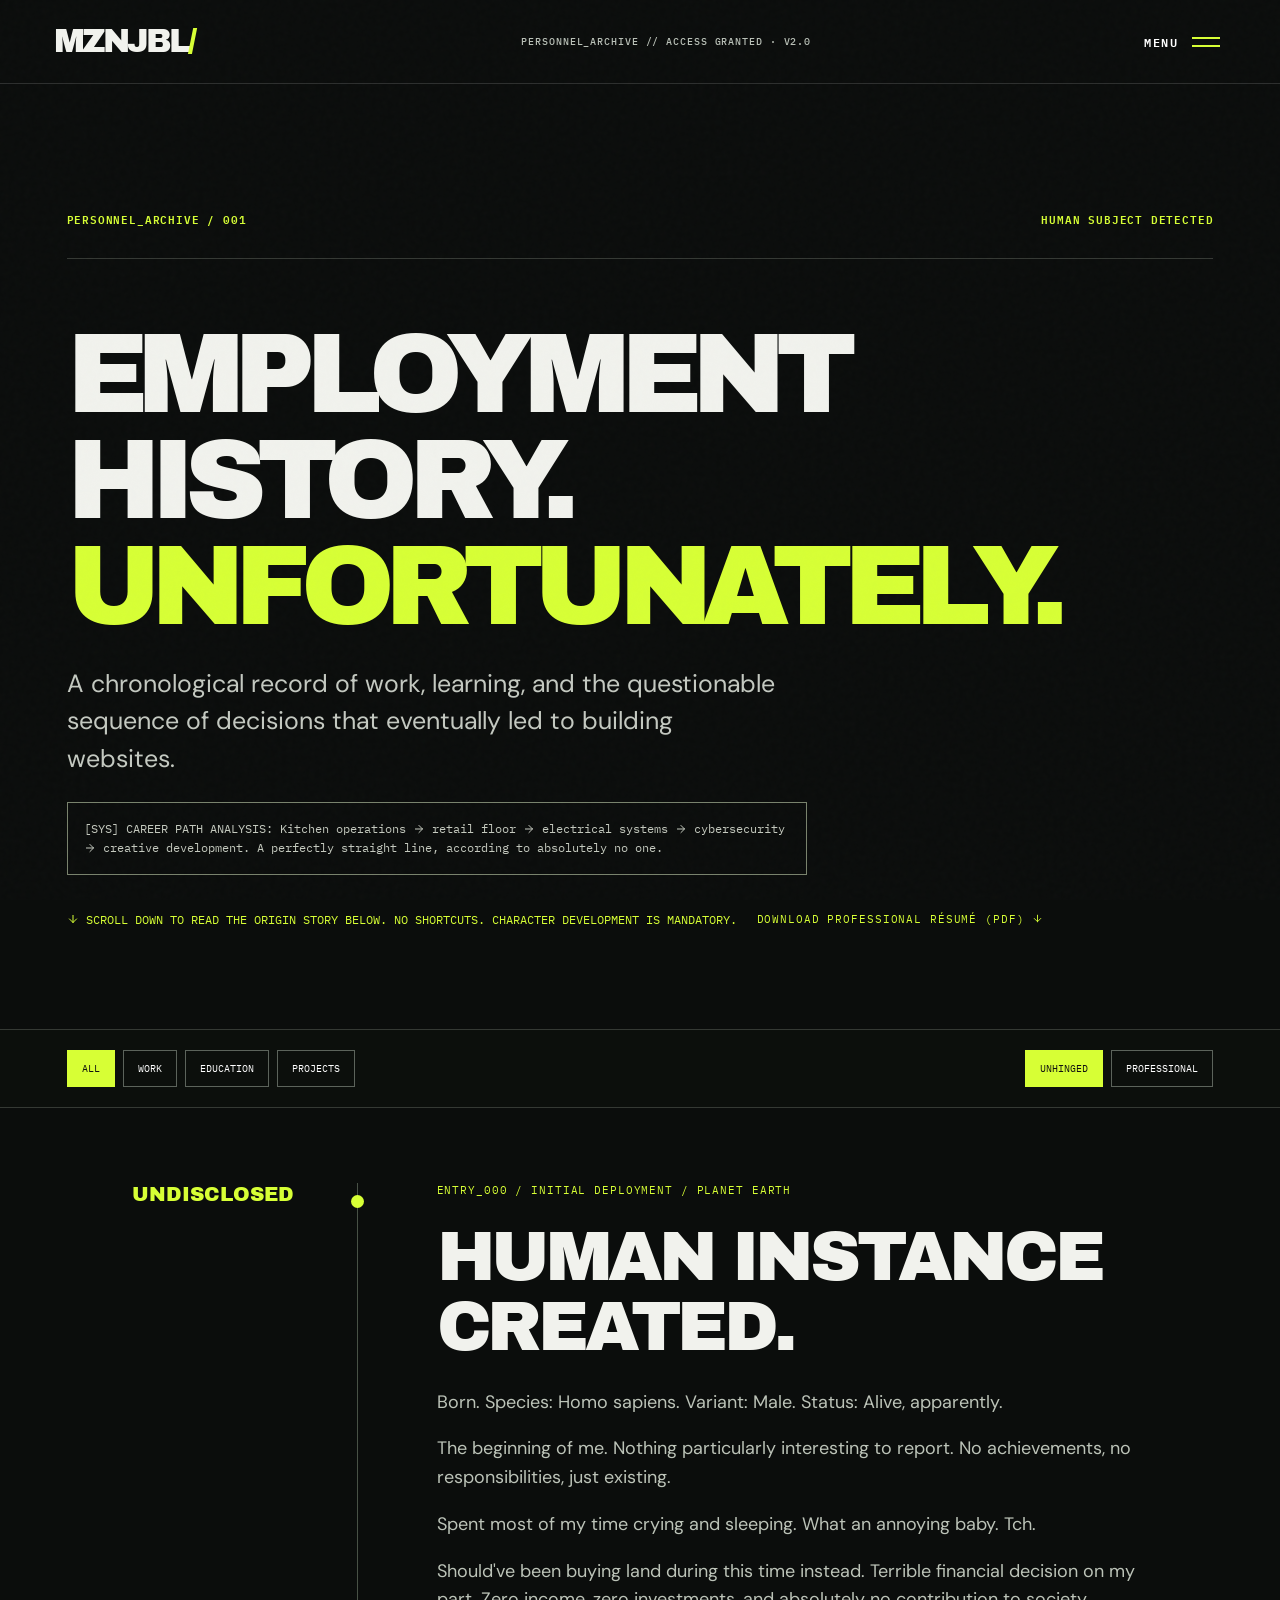
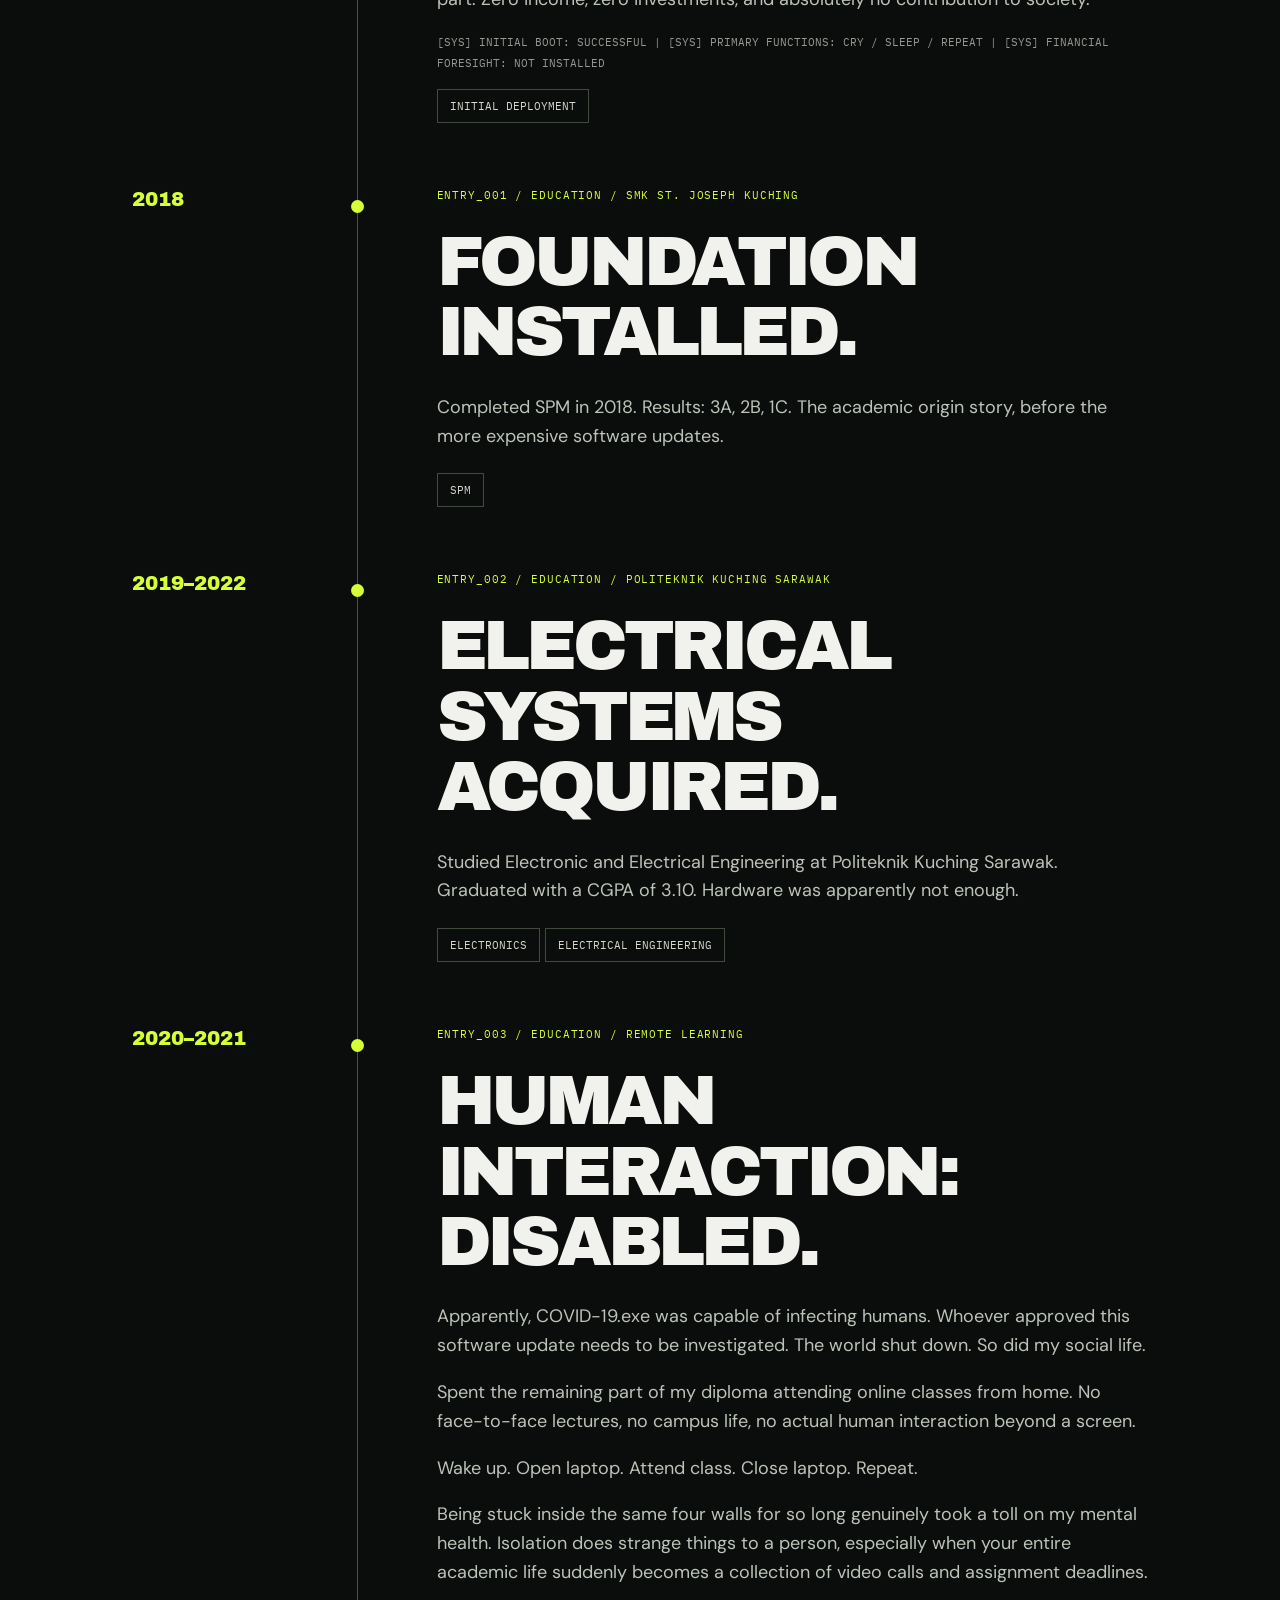
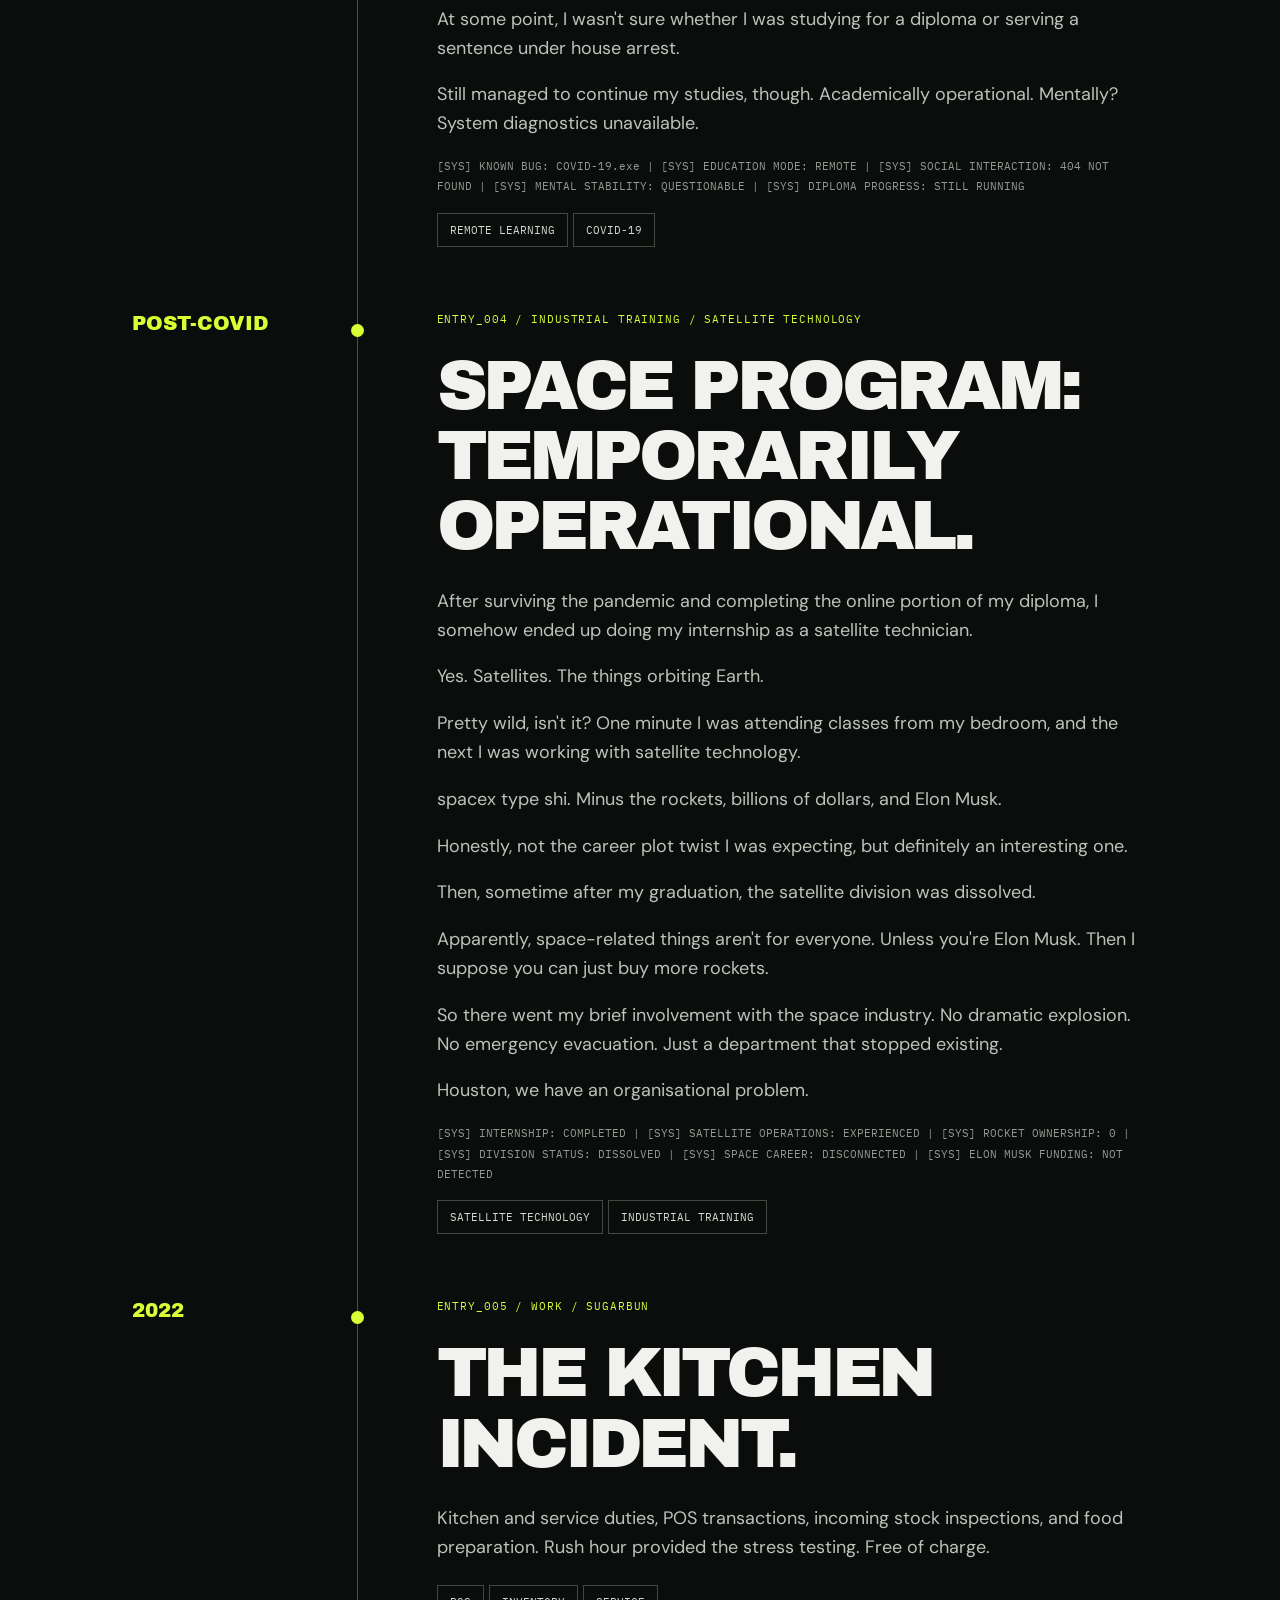
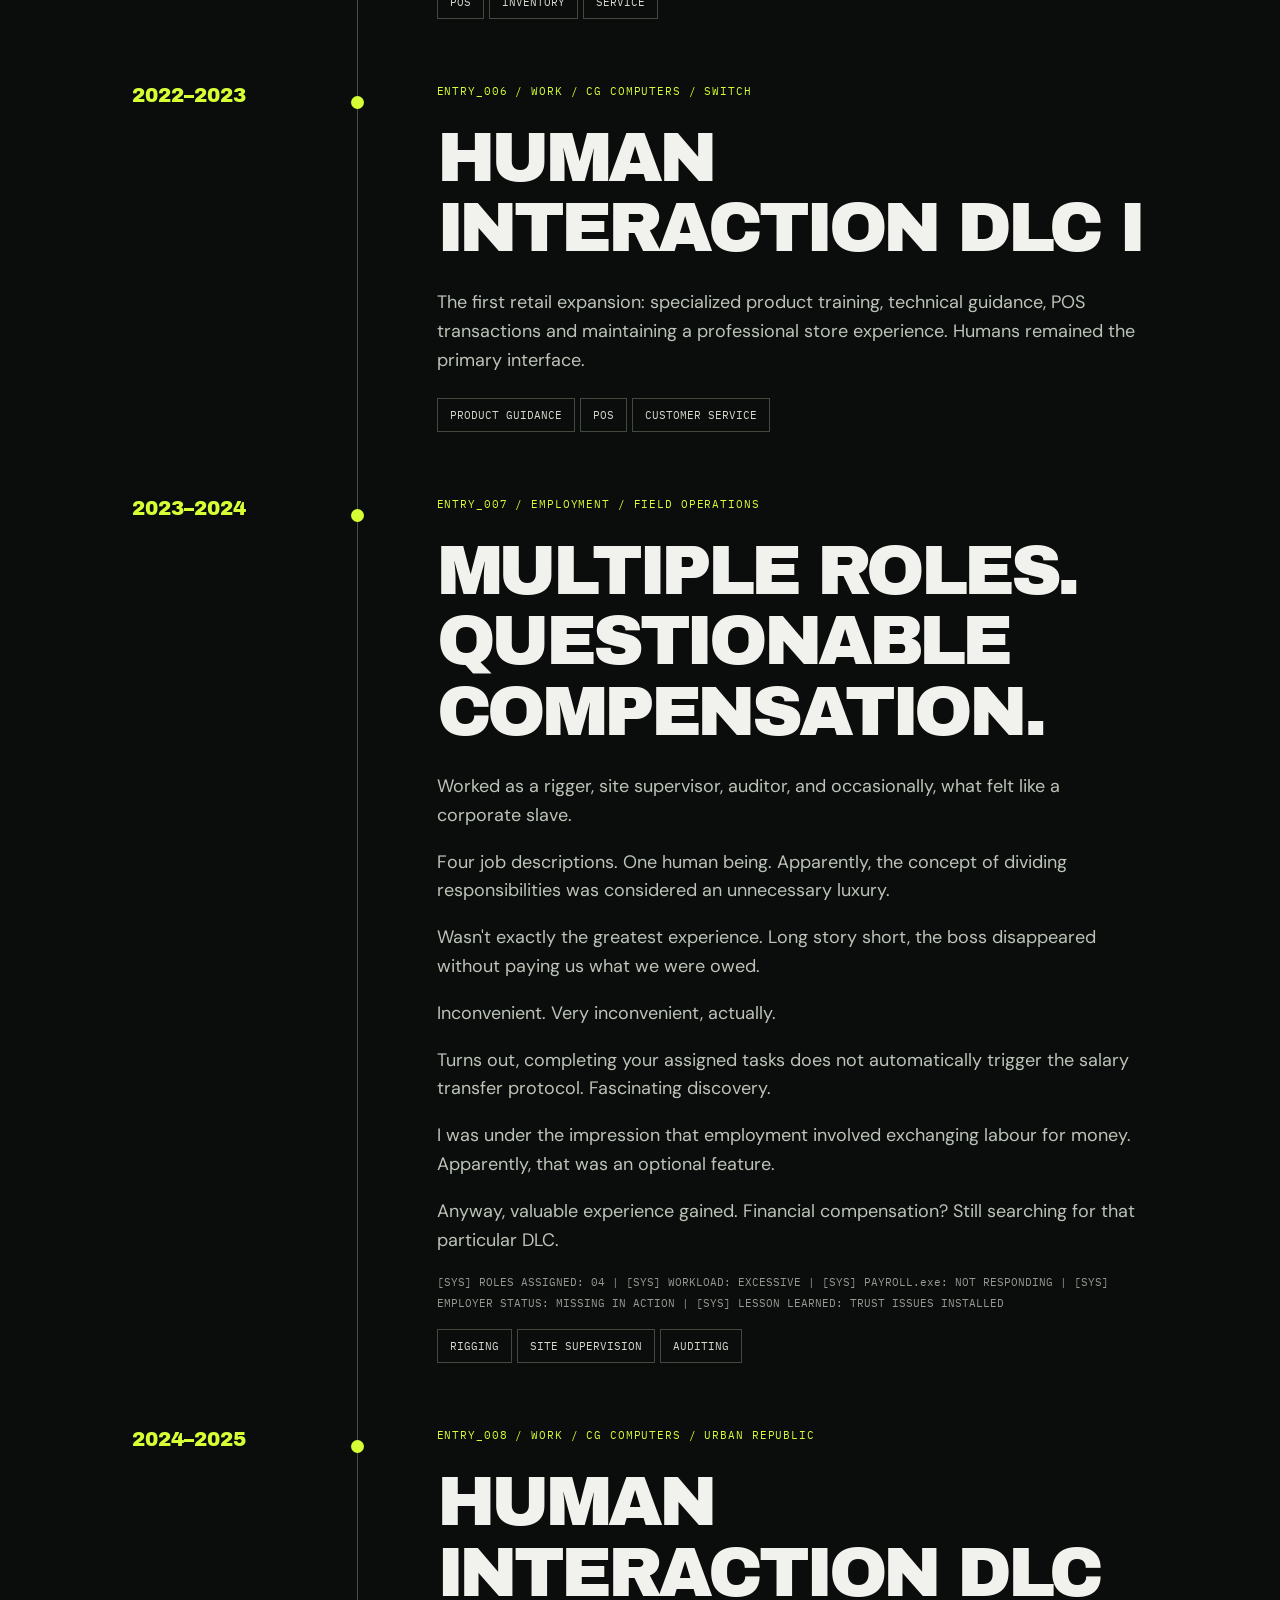
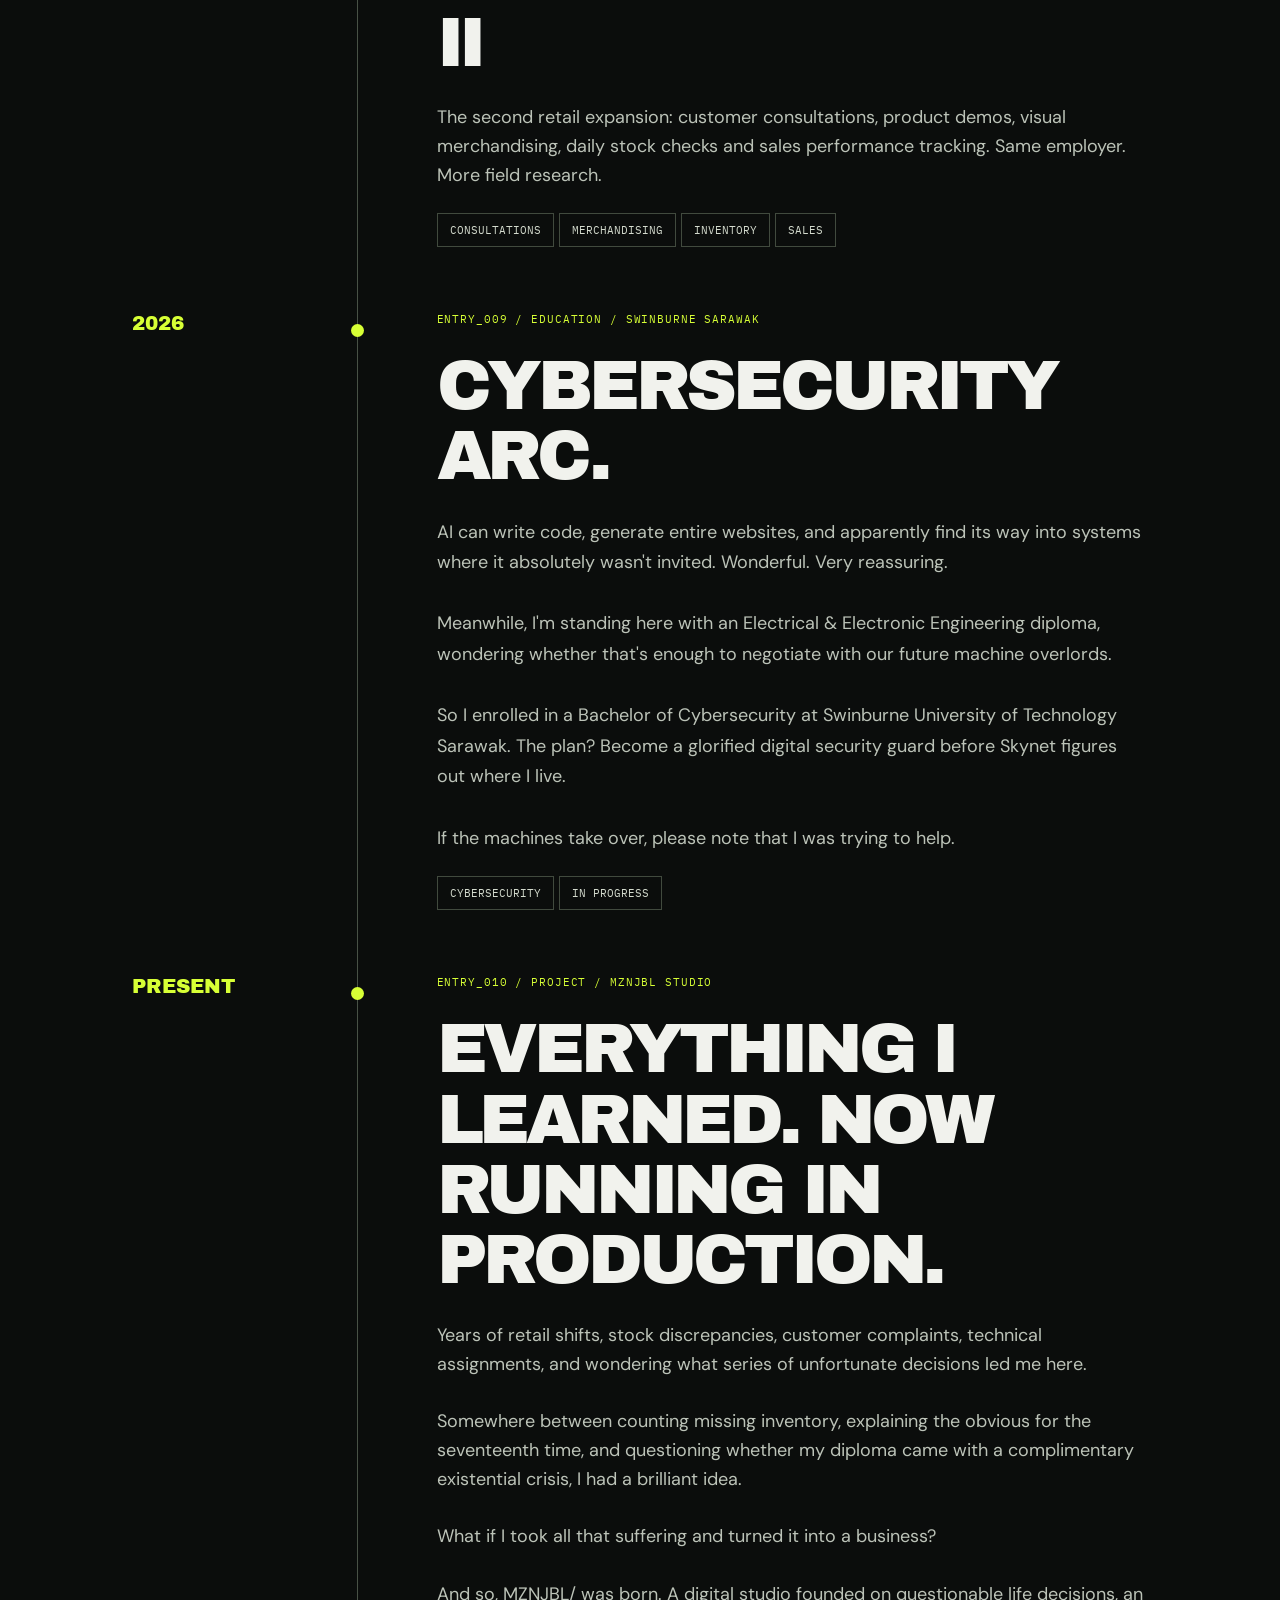
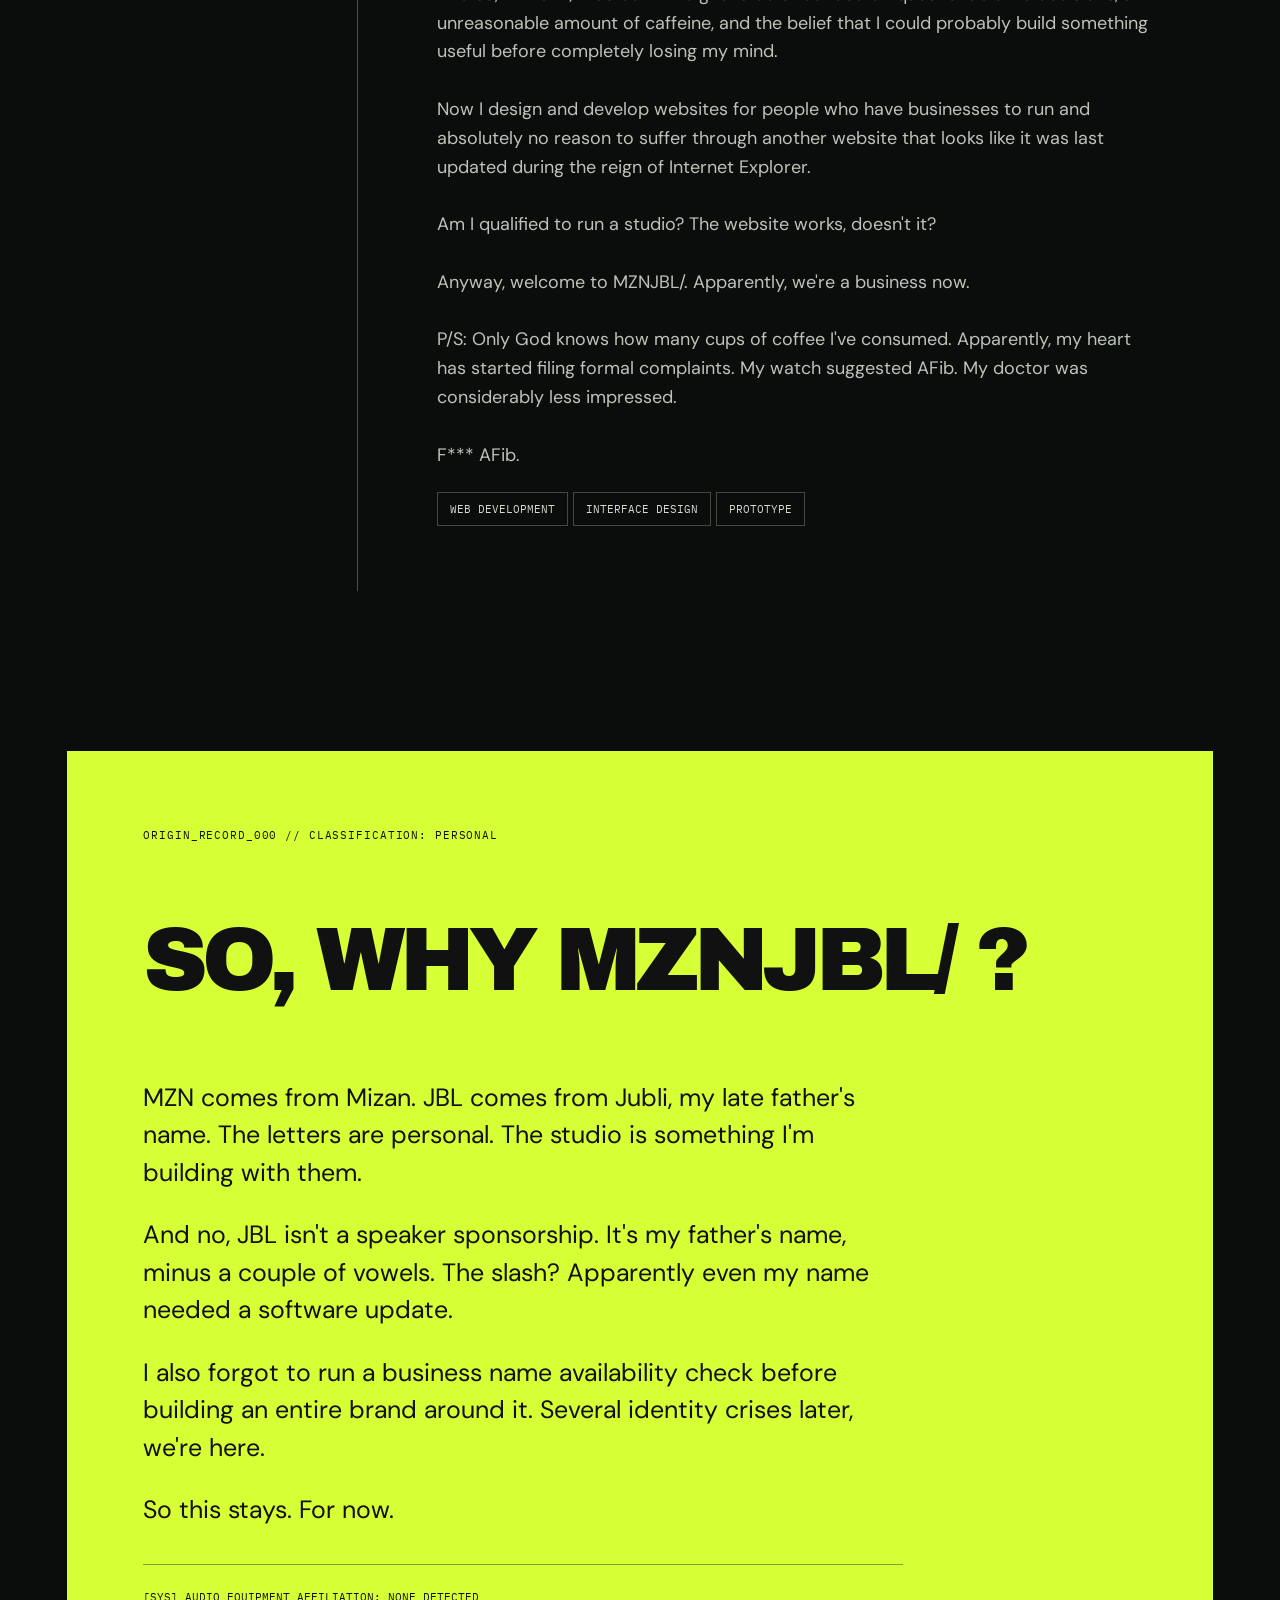
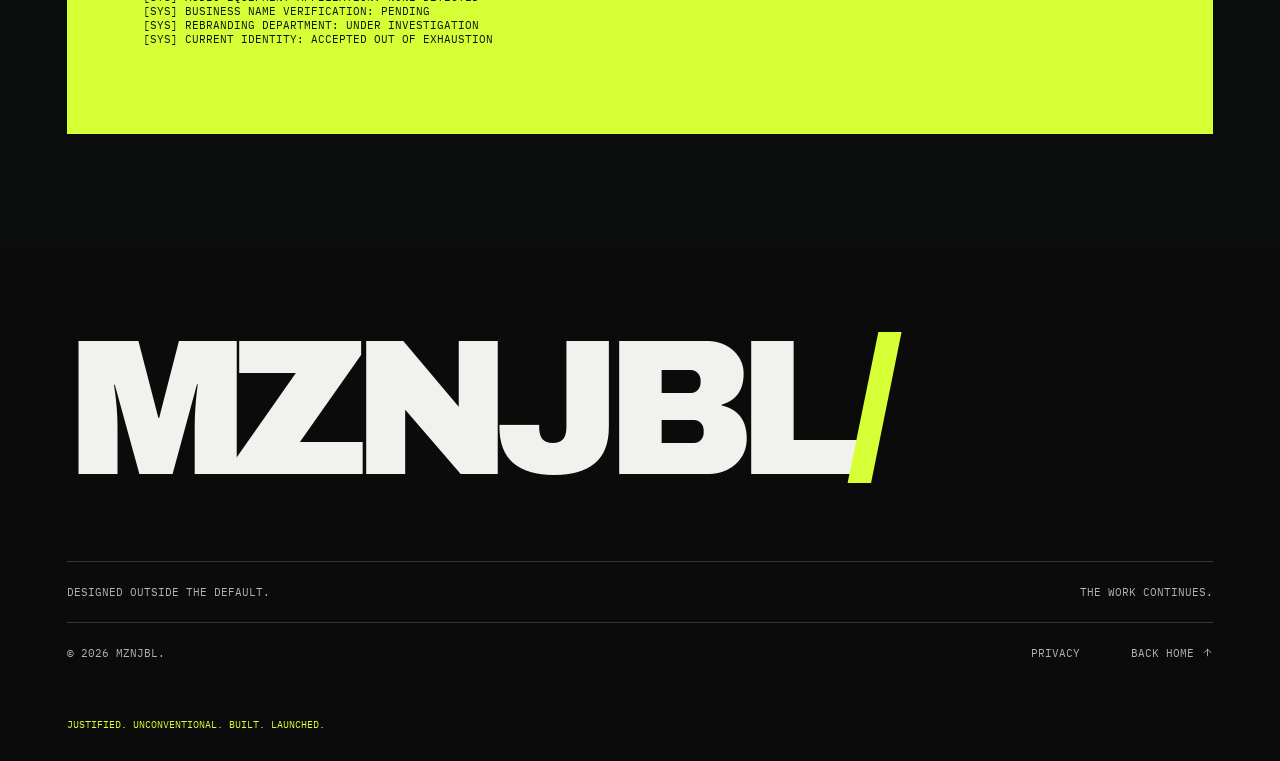
==== commit 7e844fd2: "Update MZNJBL studio content and interactive features" ====
--- a/about.html
+++ b/about.html
@@ -3,5 +3,68 @@
 <html lang="en"><head><meta charset="utf-8"/><meta content="width=device-width, initial-scale=1" name="viewport"/><meta content="#0b0d0c" name="theme-color"/><meta content="The declassified personnel archive behind MZNJBL/, an independent creative development studio." name="description"/><title>Personnel Archive — MZNJBL/</title><link href="/styles.css?v=2.0.0" rel="stylesheet"/><script defer="" src="/app.js?v=2.0.0"></script><style>
 /* Personnel archive system messages */
 .archive-timeline .personnel-syslog { font-family: "IBM Plex Mono", monospace; font-size: 11px; line-height: 1.85; overflow-wrap: anywhere; opacity: .78; }
-</style></head><body data-page="about"><div aria-hidden="true" class="noise"></div><header class="header"><a class="wordmark" href="/">MZNJBL<span>/</span></a><div class="header-center">PERSONNEL_ARCHIVE // ACCESS GRANTED · V2.0</div><button aria-controls="main-menu" aria-expanded="false" class="menu-button" type="button"><span>MENU</span><span class="menu-icon"><i></i><i></i></span></button></header><nav aria-label="Main menu" class="menu-overlay" id="main-menu" inert=""><div class="menu-top">MZNJBL/ <span>NAVIGATION_PROTOCOL_001</span></div><a href="/"><small class="menu-number">00</small><strong class="menu-title">HOME</strong><span><svg class="ui-arrow" aria-hidden="true" focusable="false" viewBox="0 0 24 24" width="1em" height="1em" fill="none" stroke="currentColor" stroke-width="2" stroke-linecap="square" stroke-linejoin="miter"><path d="M5 19L19 5M7 5h12v12"/></svg></span></a><a href="/#work"><small class="menu-number">01</small><strong class="menu-title">WORK</strong><span><svg class="ui-arrow" aria-hidden="true" focusable="false" viewBox="0 0 24 24" width="1em" height="1em" fill="none" stroke="currentColor" stroke-width="2" stroke-linecap="square" stroke-linejoin="miter"><path d="M5 19L19 5M7 5h12v12"/></svg></span></a><a href="/projects.html"><small class="menu-number">02</small><strong class="menu-title">PROJECTS</strong><span><svg class="ui-arrow" aria-hidden="true" focusable="false" viewBox="0 0 24 24" width="1em" height="1em" fill="none" stroke="currentColor" stroke-width="2" stroke-linecap="square" stroke-linejoin="miter"><path d="M5 19L19 5M7 5h12v12"/></svg></span></a><a href="/supply.html"><small class="menu-number">03</small><strong class="menu-title">VISIT STORE</strong><span><svg class="ui-arrow" aria-hidden="true" focusable="false" viewBox="0 0 24 24" width="1em" height="1em" fill="none" stroke="currentColor" stroke-width="2" stroke-linecap="square" stroke-linejoin="miter"><path d="M5 19L19 5M7 5h12v12"/></svg></span></a>
-<a href="/#contact"><small class="menu-number">04</small><strong class="menu-title">CONTACT</strong><span><svg class="ui-arrow" aria-hidden="true" focusable="false" viewBox="0 0 24 24" width="1em" height="1em" fill="none" stroke="currentColor" stroke-width="2" stroke-linecap="square" stroke-linejoin="miter"><path d="M5 19L19 5M7 5h12v12"/></svg></span></a><div class="menu-bottom">BUILT BY A HUMAN. ALLEGEDLY.</div></nav><main class="subpage-main"><section class="sub-hero"><div class="section-meta"><span>PERSONNEL_ARCHIVE / 001</span><span>HUMAN SUBJECT DETECTED</span></div><h1 class="display-title reveal">EMPLOYMENT<br/>HISTORY.<br/><span class="acid-text">UNFORTUNATELY.</span></h1><p>A chronological record of work, learning, and the questionable sequence of decisions that eventually led to building websites.</p><div class="placeholder-alert">[SYS] CAREER PATH ANALYSIS: Kitchen operations <svg class="ui-arrow" aria-hidden="true" focusable="false" viewBox="0 0 24 24" width="1em" height="1em" fill="none" stroke="currentColor" stroke-width="2" stroke-linecap="square" stroke-linejoin="miter"><path d="M5 12h14M12 5l7 7-7 7"/></svg> retail floor <svg class="ui-arrow" aria-hidden="true" focusable="false" viewBox="0 0 24 24" width="1em" height="1em" fill="none" stroke="currentColor" stroke-width="2" stroke-linecap="square" stroke-linejoin="miter"><path d="M5 12h14M12 5l7 7-7 7"/></svg> electrical systems <svg class="ui-arrow" aria-hidden="true" focusable="false" viewBox="0 0 24 24" width="1em" height="1em" fill="none" stroke="currentColor" stroke-width="2" stroke-linecap="square" stroke-linejoin="miter"><path d="M5 12h14M12 5l7 7-7 7"/></svg> cybersecurity <svg class="ui-arrow" aria-hidden="true" focusable="false" viewBox="0 0 24 24" width="1em" height="1em" fill="none" stroke="currentColor" stroke-width="2" stroke-linecap="square" stroke-linejoin="miter"><path d="M5 12h14M12 5l7 7-7 7"/></svg> creative development. A perfectly straight line, according to absolutely no one.</div><div class="archive-download"><p class="origin-instruction"><svg class="ui-arrow" aria-hidden="true" focusable="false" viewBox="0 0 24 24" width="1em" height="1em" fill="none" stroke="currentColor" stroke-width="2" stroke-linecap="square" stroke-linejoin="miter"><path d="M12 5v14M5 12l7 7 7-7"/></svg> SCROLL DOWN TO READ THE ORIGIN STORY BELOW. NO SHORTCUTS. CHARACTER DEVELOPMENT IS MANDATORY.</p><a class="tiny-label" href="/assets/Mohamizan_Jubli_Resume_Public.pdf" download="Mohamizan_Jubli_Resume_Public.pdf">DOWNLOAD PROFESSIONAL RÉSUMÉ (PDF) <svg class="ui-arrow" aria-hidden="true" focusable="false" viewBox="0 0 24 24" width="1em" height="1em" fill="none" stroke="currentColor" stroke-width="2" stroke-linecap="square" stroke-linejoin="miter"><path d="M12 5v14M5 12l7 7 7-7"/></svg></a></div></section><div class="archive-controls"><div aria-label="Timeline categories" class="archive-filters"><button aria-pressed="true" class="active" data-filter="all">ALL</button><button aria-pressed="false" data-filter="work">WORK</button><button aria-pressed="false" data-filter="education">EDUCATION</button><button aria-pressed="false" data-filter="projects">PROJECTS</button></div><div aria-label="Writing style" class="mode-switch"><button aria-pressed="true" class="active" data-mode="playful">UNHINGED</button><button aria-pressed="false" data-mode="professional">PROFESSIONAL</button></div></div><section aria-label="Verified work and education timeline with studio project" class="archive-timeline"><article class="archive-entry" data-category="personal"><div class="archive-date">UNDISCLOSED</div><div class="archive-body"><div class="archive-category">ENTRY_000 / INITIAL DEPLOYMENT / PLANET EARTH</div><h2 data-playful="HUMAN INSTANCE CREATED." data-professional="PERSONAL BACKGROUND">HUMAN INSTANCE CREATED.</h2><p data-playful="Born. Species: Homo sapiens. Variant: Male. Status: Alive, apparently." data-professional="Birth date undisclosed.">Born. Species: Homo sapiens. Variant: Male. Status: Alive, apparently.</p><p data-playful="The beginning of me. Nothing particularly interesting to report. No achievements, no responsibilities, just existing." data-professional="Personal timeline begins.">The beginning of me. Nothing particularly interesting to report. No achievements, no responsibilities, just existing.</p><p data-playful="Spent most of my time crying and sleeping. What an annoying baby. Tch." data-professional="Early childhood.">Spent most of my time crying and sleeping. What an annoying baby. Tch.</p><p data-playful="Should&#x27;ve been buying land during this time instead. Terrible financial decision on my part. Zero income, zero investments, and absolutely no contribution to society." data-professional="Additional biographical information withheld.">Should&#x27;ve been buying land during this time instead. Terrible financial decision on my part. Zero income, zero investments, and absolutely no contribution to society.</p><p class="personnel-syslog" data-playful="[SYS] INITIAL BOOT: SUCCESSFUL | [SYS] PRIMARY FUNCTIONS: CRY / SLEEP / REPEAT | [SYS] FINANCIAL FORESIGHT: NOT INSTALLED" data-professional="">[SYS] INITIAL BOOT: SUCCESSFUL | [SYS] PRIMARY FUNCTIONS: CRY / SLEEP / REPEAT | [SYS] FINANCIAL FORESIGHT: NOT INSTALLED</p><span class="skill-tag">INITIAL DEPLOYMENT</span></div></article><article class="archive-entry" data-category="education"><div class="archive-date">2018</div><div class="archive-body"><div class="archive-category">ENTRY_001 / EDUCATION / SMK ST. JOSEPH KUCHING</div><h2 data-playful="FOUNDATION INSTALLED." data-professional="SIJIL PELAJARAN MALAYSIA (SPM)">FOUNDATION INSTALLED.</h2><p data-playful="Completed SPM in 2018. Results: 3A, 2B, 1C. The academic origin story, before the more expensive software updates." data-professional="Completed Sijil Pelajaran Malaysia (SPM) at SMK St. Joseph Kuching in 2018. Results: 3A, 2B, 1C.">Completed SPM in 2018. Results: 3A, 2B, 1C. The academic origin story, before the more expensive software updates.</p><span class="skill-tag">SPM</span></div></article><article class="archive-entry" data-category="education"><div class="archive-date">2019–2022</div><div class="archive-body"><div class="archive-category">ENTRY_002 / EDUCATION / POLITEKNIK KUCHING SARAWAK</div><h2 data-playful="ELECTRICAL SYSTEMS ACQUIRED." data-professional="DIPLOMA IN ELECTRONIC AND ELECTRICAL ENGINEERING">ELECTRICAL SYSTEMS ACQUIRED.</h2><p data-playful="Studied Electronic and Electrical Engineering at Politeknik Kuching Sarawak. Graduated with a CGPA of 3.10. Hardware was apparently not enough." data-professional="Diploma in Electronic and Electrical Engineering, Politeknik Kuching Sarawak (2019–2022). CGPA: 3.10.">Studied Electronic and Electrical Engineering at Politeknik Kuching Sarawak. Graduated with a CGPA of 3.10. Hardware was apparently not enough.</p><span class="skill-tag">ELECTRONICS</span><span class="skill-tag">ELECTRICAL ENGINEERING</span></div></article><article class="archive-entry" data-category="education"><div class="archive-date">2020–2021</div><div class="archive-body"><div class="archive-category">ENTRY_003 / EDUCATION / REMOTE LEARNING</div><h2 data-playful="HUMAN INTERACTION: DISABLED." data-professional="REMOTE DIPLOMA STUDIES DURING COVID-19">HUMAN INTERACTION: DISABLED.</h2><p data-playful="Apparently, COVID-19.exe was capable of infecting humans. Whoever approved this software update needs to be investigated. The world shut down. So did my social life." data-professional="The COVID-19 pandemic required a transition to remote learning.">Apparently, COVID-19.exe was capable of infecting humans. Whoever approved this software update needs to be investigated. The world shut down. So did my social life.</p><p data-playful="Spent the remaining part of my diploma attending online classes from home. No face-to-face lectures, no campus life, no actual human interaction beyond a screen." data-professional="Completed the remaining portion of my diploma through online classes from home, without face-to-face campus attendance.">Spent the remaining part of my diploma attending online classes from home. No face-to-face lectures, no campus life, no actual human interaction beyond a screen.</p><p data-playful="Wake up. Open laptop. Attend class. Close laptop. Repeat." data-professional="Adapted to studying remotely.">Wake up. Open laptop. Attend class. Close laptop. Repeat.</p><p data-playful="Being stuck inside the same four walls for so long genuinely took a toll on my mental health. Isolation does strange things to a person, especially when your entire academic life suddenly becomes a collection of video calls and assignment deadlines." data-professional="The period of extended isolation was personally challenging.">Being stuck inside the same four walls for so long genuinely took a toll on my mental health. Isolation does strange things to a person, especially when your entire academic life suddenly becomes a collection of video calls and assignment deadlines.</p><p data-playful="At some point, I wasn&#x27;t sure whether I was studying for a diploma or serving a sentence under house arrest." data-professional="Continued diploma coursework under pandemic restrictions.">At some point, I wasn&#x27;t sure whether I was studying for a diploma or serving a sentence under house arrest.</p><p data-playful="Still managed to continue my studies, though. Academically operational. Mentally? System diagnostics unavailable." data-professional="Persevered with my studies despite the disruption.">Still managed to continue my studies, though. Academically operational. Mentally? System diagnostics unavailable.</p><p class="personnel-syslog" data-playful="[SYS] KNOWN BUG: COVID-19.exe | [SYS] EDUCATION MODE: REMOTE | [SYS] SOCIAL INTERACTION: 404 NOT FOUND | [SYS] MENTAL STABILITY: QUESTIONABLE | [SYS] DIPLOMA PROGRESS: STILL RUNNING" data-professional="">[SYS] KNOWN BUG: COVID-19.exe | [SYS] EDUCATION MODE: REMOTE | [SYS] SOCIAL INTERACTION: 404 NOT FOUND | [SYS] MENTAL STABILITY: QUESTIONABLE | [SYS] DIPLOMA PROGRESS: STILL RUNNING</p><span class="skill-tag">REMOTE LEARNING</span><span class="skill-tag">COVID-19</span></div></article><article class="archive-entry" data-category="work"><div class="archive-date">POST-COVID</div><div class="archive-body"><div class="archive-category">ENTRY_004 / INDUSTRIAL TRAINING / SATELLITE TECHNOLOGY</div><h2 data-playful="SPACE PROGRAM: TEMPORARILY OPERATIONAL." data-professional="SATELLITE TECHNICIAN INTERNSHIP">SPACE PROGRAM: TEMPORARILY OPERATIONAL.</h2><p data-playful="After surviving the pandemic and completing the online portion of my diploma, I somehow ended up doing my internship as a satellite technician." data-professional="Completed an industrial training placement as a satellite technician after the period of remote diploma study.">After surviving the pandemic and completing the online portion of my diploma, I somehow ended up doing my internship as a satellite technician.</p><p data-playful="Yes. Satellites. The things orbiting Earth." data-professional="Worked with satellite technology.">Yes. Satellites. The things orbiting Earth.</p><p data-playful="Pretty wild, isn&#x27;t it? One minute I was attending classes from my bedroom, and the next I was working with satellite technology." data-professional="Gained practical exposure to a specialized technical field.">Pretty wild, isn&#x27;t it? One minute I was attending classes from my bedroom, and the next I was working with satellite technology.</p><p data-playful="spacex type shi. Minus the rockets, billions of dollars, and Elon Musk." data-professional="The internship involved satellite-related technical work.">spacex type shi. Minus the rockets, billions of dollars, and Elon Musk.</p><p data-playful="Honestly, not the career plot twist I was expecting, but definitely an interesting one." data-professional="The experience broadened my practical understanding of technical operations.">Honestly, not the career plot twist I was expecting, but definitely an interesting one.</p><p data-playful="Then, sometime after my graduation, the satellite division was dissolved." data-professional="The satellite division was dissolved after my graduation.">Then, sometime after my graduation, the satellite division was dissolved.</p><p data-playful="Apparently, space-related things aren&#x27;t for everyone. Unless you&#x27;re Elon Musk. Then I suppose you can just buy more rockets." data-professional="The division subsequently ceased operating.">Apparently, space-related things aren&#x27;t for everyone. Unless you&#x27;re Elon Musk. Then I suppose you can just buy more rockets.</p><p data-playful="So there went my brief involvement with the space industry. No dramatic explosion. No emergency evacuation. Just a department that stopped existing." data-professional="This concluded that stage of my satellite-related work experience.">So there went my brief involvement with the space industry. No dramatic explosion. No emergency evacuation. Just a department that stopped existing.</p><p data-playful="Houston, we have an organisational problem." data-professional="The placement provided valuable technical exposure.">Houston, we have an organisational problem.</p><p class="personnel-syslog" data-playful="[SYS] INTERNSHIP: COMPLETED | [SYS] SATELLITE OPERATIONS: EXPERIENCED | [SYS] ROCKET OWNERSHIP: 0 | [SYS] DIVISION STATUS: DISSOLVED | [SYS] SPACE CAREER: DISCONNECTED | [SYS] ELON MUSK FUNDING: NOT DETECTED" data-professional="">[SYS] INTERNSHIP: COMPLETED | [SYS] SATELLITE OPERATIONS: EXPERIENCED | [SYS] ROCKET OWNERSHIP: 0 | [SYS] DIVISION STATUS: DISSOLVED | [SYS] SPACE CAREER: DISCONNECTED | [SYS] ELON MUSK FUNDING: NOT DETECTED</p><span class="skill-tag">SATELLITE TECHNOLOGY</span><span class="skill-tag">INDUSTRIAL TRAINING</span></div></article><article class="archive-entry" data-category="work"><div class="archive-date">2022</div><div class="archive-body"><div class="archive-category">ENTRY_005 / WORK / SUGARBUN</div><h2 data-playful="THE KITCHEN INCIDENT." data-professional="KITCHEN &amp; SERVICE STAFF — SUGARBUN">THE KITCHEN INCIDENT.</h2><p data-playful="Kitchen and service duties, POS transactions, incoming stock inspections, and food preparation. Rush hour provided the stress testing. Free of charge." data-professional="Worked as Kitchen &amp; Service Staff at Sugarbun (2022). Handled POS transactions, assisted with incoming inventory inspection and stock organization, and maintained cleanliness, product preparation and operational flow.">Kitchen and service duties, POS transactions, incoming stock inspections, and food preparation. Rush hour provided the stress testing. Free of charge.</p><span class="skill-tag">POS</span><span class="skill-tag">INVENTORY</span><span class="skill-tag">SERVICE</span></div></article><article class="archive-entry" data-category="work"><div class="archive-date">2022–2023</div><div class="archive-body"><div class="archive-category">ENTRY_006 / WORK / CG COMPUTERS / SWITCH</div><h2 data-playful="HUMAN INTERACTION DLC I" data-professional="SALES ASSOCIATE — CG COMPUTERS (SWITCH)">HUMAN INTERACTION DLC I</h2><p data-playful="The first retail expansion: specialized product training, technical guidance, POS transactions and maintaining a professional store experience. Humans remained the primary interface." data-professional="Sales Associate at CG Computers, assigned to Switch (Apple Premium Reseller), 2022–2023. Completed specialized brand training, advised customers on products, operated POS for cash and digital payments, balanced shifts and supported customer satisfaction.">The first retail expansion: specialized product training, technical guidance, POS transactions and maintaining a professional store experience. Humans remained the primary interface.</p><span class="skill-tag">PRODUCT GUIDANCE</span><span class="skill-tag">POS</span><span class="skill-tag">CUSTOMER SERVICE</span></div></article><article class="archive-entry" data-category="work"><div class="archive-date">2023–2024</div><div class="archive-body"><div class="archive-category">ENTRY_007 / EMPLOYMENT / FIELD OPERATIONS</div><h2 data-playful="MULTIPLE ROLES. QUESTIONABLE COMPENSATION." data-professional="RIGGER / SITE SUPERVISION / AUDITING">MULTIPLE ROLES. QUESTIONABLE COMPENSATION.</h2><p data-playful="Worked as a rigger, site supervisor, auditor, and occasionally, what felt like a corporate slave." data-professional="Worked in field operations with responsibilities spanning rigging, site supervision, and auditing.">Worked as a rigger, site supervisor, auditor, and occasionally, what felt like a corporate slave.</p><p data-playful="Four job descriptions. One human being. Apparently, the concept of dividing responsibilities was considered an unnecessary luxury." data-professional="Managed several operational responsibilities during the role.">Four job descriptions. One human being. Apparently, the concept of dividing responsibilities was considered an unnecessary luxury.</p><p data-playful="Wasn&#x27;t exactly the greatest experience. Long story short, the boss disappeared without paying us what we were owed." data-professional="Experienced an unresolved payment issue with the employer.">Wasn&#x27;t exactly the greatest experience. Long story short, the boss disappeared without paying us what we were owed.</p><p data-playful="Inconvenient. Very inconvenient, actually." data-professional="The period was challenging.">Inconvenient. Very inconvenient, actually.</p><p data-playful="Turns out, completing your assigned tasks does not automatically trigger the salary transfer protocol. Fascinating discovery." data-professional="Carried out assigned duties despite difficult employment circumstances.">Turns out, completing your assigned tasks does not automatically trigger the salary transfer protocol. Fascinating discovery.</p><p data-playful="I was under the impression that employment involved exchanging labour for money. Apparently, that was an optional feature." data-professional="The experience highlighted the importance of clear employment and payment arrangements.">I was under the impression that employment involved exchanging labour for money. Apparently, that was an optional feature.</p><p data-playful="Anyway, valuable experience gained. Financial compensation? Still searching for that particular DLC." data-professional="Gained practical field experience across multiple functions.">Anyway, valuable experience gained. Financial compensation? Still searching for that particular DLC.</p><p class="personnel-syslog" data-playful="[SYS] ROLES ASSIGNED: 04 | [SYS] WORKLOAD: EXCESSIVE | [SYS] PAYROLL.exe: NOT RESPONDING | [SYS] EMPLOYER STATUS: MISSING IN ACTION | [SYS] LESSON LEARNED: TRUST ISSUES INSTALLED" data-professional="">[SYS] ROLES ASSIGNED: 04 | [SYS] WORKLOAD: EXCESSIVE | [SYS] PAYROLL.exe: NOT RESPONDING | [SYS] EMPLOYER STATUS: MISSING IN ACTION | [SYS] LESSON LEARNED: TRUST ISSUES INSTALLED</p><span class="skill-tag">RIGGING</span><span class="skill-tag">SITE SUPERVISION</span><span class="skill-tag">AUDITING</span></div></article><article class="archive-entry" data-category="work"><div class="archive-date">2024–2025</div><div class="archive-body"><div class="archive-category">ENTRY_008 / WORK / CG COMPUTERS / URBAN REPUBLIC</div><h2 data-playful="HUMAN INTERACTION DLC II" data-professional="SALES ASSOCIATE — CG COMPUTERS (URBAN REPUBLIC)">HUMAN INTERACTION DLC II</h2><p data-playful="The second retail expansion: customer consultations, product demos, visual merchandising, daily stock checks and sales performance tracking. Same employer. More field research." data-professional="Sales Associate at CG Computers, assigned to Urban Republic, 2024–2025. Provided customer consultations and demonstrations, maintained visual merchandising, checked and replenished inventory, and tracked sales metrics to support revenue goals.">The second retail expansion: customer consultations, product demos, visual merchandising, daily stock checks and sales performance tracking. Same employer. More field research.</p><span class="skill-tag">CONSULTATIONS</span><span class="skill-tag">MERCHANDISING</span><span class="skill-tag">INVENTORY</span><span class="skill-tag">SALES</span></div></article><article class="archive-entry" data-category="education"><div class="archive-date">2026–PRESENT</div><div class="archive-body"><div class="archive-category">ENTRY_009 / EDUCATION / SWINBURNE SARAWAK</div><h2 data-playful="CYBERSECURITY ARC INITIALIZED." data-professional="BACHELOR OF CYBERSECURITY — SWINBURNE SARAWAK">CYBERSECURITY ARC INITIALIZED.</h2><p data-playful="Currently pursuing a Bachelor of Cybersecurity at Swinburne University of Technology Sarawak. New subject matter acquired. Threat model still includes humans." data-professional="Currently pursuing a Bachelor of Cybersecurity at Swinburne University of Technology Sarawak (2026–present).">Currently pursuing a Bachelor of Cybersecurity at Swinburne University of Technology Sarawak. New subject matter acquired. Threat model still includes humans.</p><span class="skill-tag">CYBERSECURITY</span><span class="skill-tag">IN PROGRESS</span></div></article><article class="archive-entry" data-category="projects"><div class="archive-date">2026</div><div class="archive-body"><div class="archive-category">ENTRY_010 / PROJECT / MZNJBL STUDIO</div><h2 data-playful="EVERYTHING I LEARNED. NOW RUNNING IN PRODUCTION." data-professional="MZNJBL/ — INDEPENDENT CREATIVE DEVELOPMENT STUDIO">EVERYTHING I LEARNED. NOW RUNNING IN PRODUCTION.</h2><p data-playful="Years of shifts, stock checks, customer questions, technical study, and figuring things out the hard way. So I took the experience, the logic, and the lessons and put them into a system: MZNJBL/. If you're building a business, you know the drill. Long hours, unreasonable problems, and somehow showing up again tomorrow. This site is proof I can turn that kind of persistence into something people can actually use. Your turn?" data-professional="MZNJBL/ is a self-initiated creative web-development studio project bringing together customer-facing work experience, technical education, and practical design thinking. This website demonstrates responsive interface design, accessible interactions, and frontend development.">Years of shifts, stock checks, customer questions, technical study, and figuring things out the hard way. So I took the experience, the logic, and the lessons and put them into a system: MZNJBL/. If you're building a business, you know the drill. Long hours, unreasonable problems, and somehow showing up again tomorrow. This site is proof I can turn that kind of persistence into something people can actually use. Your turn?</p><span class="skill-tag">WEB DEVELOPMENT</span><span class="skill-tag">INTERFACE DESIGN</span><span class="skill-tag">PROTOTYPE</span></div></article></section><section class="origin-box" id="origin"><div class="tiny-label" style="color:#111">ORIGIN_RECORD_000 // CLASSIFICATION: PERSONAL</div><h2>SO, WHY MZNJBL/ ?</h2><p>MZN comes from Mohamizan. JBL comes from Jubli, my late father's name. The letters are personal. The studio is something I'm building with them.</p><p>And no, JBL isn't a speaker sponsorship. It's my father's name, minus a couple of vowels. The slash? Apparently even my name needed a software update.</p><p>I also forgot to run a business name availability check before building an entire brand around it. Several identity crises later, we're here.</p><p>So this stays. For now.</p><p class="sysline">[SYS] AUDIO EQUIPMENT AFFILIATION: NONE DETECTED<br/>[SYS] BUSINESS NAME VERIFICATION: PENDING<br/>[SYS] REBRANDING DEPARTMENT: UNDER INVESTIGATION<br/>[SYS] CURRENT IDENTITY: ACCEPTED OUT OF EXHAUSTION</p></section></main><footer><a class="footer-logo" href="/">MZNJBL<span>/</span></a><div><span>DESIGNED OUTSIDE THE DEFAULT.</span><span>THE WORK CONTINUES.</span></div><div class="footer-last"><span>© <span data-year="">2026</span> MZNJBL.</span><a href="/privacy.html">PRIVACY</a><a href="/">BACK HOME <svg class="ui-arrow" aria-hidden="true" focusable="false" viewBox="0 0 24 24" width="1em" height="1em" fill="none" stroke="currentColor" stroke-width="2" stroke-linecap="square" stroke-linejoin="miter"><path d="M12 19V5M5 12l7-7 7 7"/></svg></a></div><p class="footer-joke">JUSTIFIED. UNCONVENTIONAL. BUILT. LAUNCHED.</p></footer></body></html>
+</style>
+<style>
+/* CYBERSECURITY PARAGRAPH FIX */
+.archive-entry .cybersecurity-description {
+  white-space: pre-wrap !important;
+}
+
+.archive-entry .cybersecurity-description[data-playful] {
+  line-height: 1.7;
+}
+</style>
+
+
+<style>
+/* MZNJBL STUDIO STORY FORMATTING */
+.archive-entry .studio-story {
+  white-space: pre-wrap !important;
+}
+</style>
+</head><body data-page="about"><div aria-hidden="true" class="noise"></div><header class="header"><a class="wordmark" href="/">MZNJBL<span>/</span></a><div class="header-center">PERSONNEL_ARCHIVE // ACCESS GRANTED · V2.0</div><button aria-controls="main-menu" aria-expanded="false" class="menu-button" type="button"><span>MENU</span><span class="menu-icon"><i></i><i></i></span></button></header><nav aria-label="Main menu" class="menu-overlay" id="main-menu" inert=""><div class="menu-top">MZNJBL/ <span>NAVIGATION_PROTOCOL_001</span></div><a href="/"><small class="menu-number">00</small><strong class="menu-title">HOME</strong><span><svg class="ui-arrow" aria-hidden="true" focusable="false" viewBox="0 0 24 24" width="1em" height="1em" fill="none" stroke="currentColor" stroke-width="2" stroke-linecap="square" stroke-linejoin="miter"><path d="M5 19L19 5M7 5h12v12"/></svg></span></a><a href="/#work"><small class="menu-number">01</small><strong class="menu-title">WORK</strong><span><svg class="ui-arrow" aria-hidden="true" focusable="false" viewBox="0 0 24 24" width="1em" height="1em" fill="none" stroke="currentColor" stroke-width="2" stroke-linecap="square" stroke-linejoin="miter"><path d="M5 19L19 5M7 5h12v12"/></svg></span></a><a href="/projects.html"><small class="menu-number">02</small><strong class="menu-title">PROJECTS</strong><span><svg class="ui-arrow" aria-hidden="true" focusable="false" viewBox="0 0 24 24" width="1em" height="1em" fill="none" stroke="currentColor" stroke-width="2" stroke-linecap="square" stroke-linejoin="miter"><path d="M5 19L19 5M7 5h12v12"/></svg></span></a><a href="/supply.html"><small class="menu-number">03</small><strong class="menu-title">VISIT STORE</strong><span><svg class="ui-arrow" aria-hidden="true" focusable="false" viewBox="0 0 24 24" width="1em" height="1em" fill="none" stroke="currentColor" stroke-width="2" stroke-linecap="square" stroke-linejoin="miter"><path d="M5 19L19 5M7 5h12v12"/></svg></span></a>
+<a href="/#contact"><small class="menu-number">04</small><strong class="menu-title">CONTACT</strong><span><svg class="ui-arrow" aria-hidden="true" focusable="false" viewBox="0 0 24 24" width="1em" height="1em" fill="none" stroke="currentColor" stroke-width="2" stroke-linecap="square" stroke-linejoin="miter"><path d="M5 19L19 5M7 5h12v12"/></svg></span></a><div class="menu-bottom">BUILT BY A HUMAN. ALLEGEDLY.</div></nav><main class="subpage-main"><section class="sub-hero"><div class="section-meta"><span>PERSONNEL_ARCHIVE / 001</span><span>HUMAN SUBJECT DETECTED</span></div><h1 class="display-title reveal">EMPLOYMENT<br/>HISTORY.<br/><span class="acid-text">UNFORTUNATELY.</span></h1><p>A chronological record of work, learning, and the questionable sequence of decisions that eventually led to building websites.</p><div class="placeholder-alert">[SYS] CAREER PATH ANALYSIS: Kitchen operations <svg class="ui-arrow" aria-hidden="true" focusable="false" viewBox="0 0 24 24" width="1em" height="1em" fill="none" stroke="currentColor" stroke-width="2" stroke-linecap="square" stroke-linejoin="miter"><path d="M5 12h14M12 5l7 7-7 7"/></svg> retail floor <svg class="ui-arrow" aria-hidden="true" focusable="false" viewBox="0 0 24 24" width="1em" height="1em" fill="none" stroke="currentColor" stroke-width="2" stroke-linecap="square" stroke-linejoin="miter"><path d="M5 12h14M12 5l7 7-7 7"/></svg> electrical systems <svg class="ui-arrow" aria-hidden="true" focusable="false" viewBox="0 0 24 24" width="1em" height="1em" fill="none" stroke="currentColor" stroke-width="2" stroke-linecap="square" stroke-linejoin="miter"><path d="M5 12h14M12 5l7 7-7 7"/></svg> cybersecurity <svg class="ui-arrow" aria-hidden="true" focusable="false" viewBox="0 0 24 24" width="1em" height="1em" fill="none" stroke="currentColor" stroke-width="2" stroke-linecap="square" stroke-linejoin="miter"><path d="M5 12h14M12 5l7 7-7 7"/></svg> creative development. A perfectly straight line, according to absolutely no one.</div><div class="archive-download"><p class="origin-instruction"><svg class="ui-arrow" aria-hidden="true" focusable="false" viewBox="0 0 24 24" width="1em" height="1em" fill="none" stroke="currentColor" stroke-width="2" stroke-linecap="square" stroke-linejoin="miter"><path d="M12 5v14M5 12l7 7 7-7"/></svg> SCROLL DOWN TO READ THE ORIGIN STORY BELOW. NO SHORTCUTS. CHARACTER DEVELOPMENT IS MANDATORY.</p><a class="tiny-label" href="/assets/Mohamizan_Jubli_Resume_Public.pdf" download="Mohamizan_Jubli_Resume_Public.pdf">DOWNLOAD PROFESSIONAL RÉSUMÉ (PDF) <svg class="ui-arrow" aria-hidden="true" focusable="false" viewBox="0 0 24 24" width="1em" height="1em" fill="none" stroke="currentColor" stroke-width="2" stroke-linecap="square" stroke-linejoin="miter"><path d="M12 5v14M5 12l7 7 7-7"/></svg></a></div></section><div class="archive-controls"><div aria-label="Timeline categories" class="archive-filters"><button aria-pressed="true" class="active" data-filter="all">ALL</button><button aria-pressed="false" data-filter="work">WORK</button><button aria-pressed="false" data-filter="education">EDUCATION</button><button aria-pressed="false" data-filter="projects">PROJECTS</button></div><div aria-label="Writing style" class="mode-switch"><button aria-pressed="true" class="active" data-mode="playful">UNHINGED</button><button aria-pressed="false" data-mode="professional">PROFESSIONAL</button></div></div><section aria-label="Verified work and education timeline with studio project" class="archive-timeline"><article class="archive-entry" data-category="personal"><div class="archive-date">UNDISCLOSED</div><div class="archive-body"><div class="archive-category">ENTRY_000 / INITIAL DEPLOYMENT / PLANET EARTH</div><h2 data-playful="HUMAN INSTANCE CREATED." data-professional="PERSONAL BACKGROUND">HUMAN INSTANCE CREATED.</h2><p data-playful="Born. Species: Homo sapiens. Variant: Male. Status: Alive, apparently." data-professional="Birth date undisclosed.">Born. Species: Homo sapiens. Variant: Male. Status: Alive, apparently.</p><p data-playful="The beginning of me. Nothing particularly interesting to report. No achievements, no responsibilities, just existing." data-professional="Personal timeline begins.">The beginning of me. Nothing particularly interesting to report. No achievements, no responsibilities, just existing.</p><p data-playful="Spent most of my time crying and sleeping. What an annoying baby. Tch." data-professional="Early childhood.">Spent most of my time crying and sleeping. What an annoying baby. Tch.</p><p data-playful="Should&#x27;ve been buying land during this time instead. Terrible financial decision on my part. Zero income, zero investments, and absolutely no contribution to society." data-professional="Additional biographical information withheld.">Should&#x27;ve been buying land during this time instead. Terrible financial decision on my part. Zero income, zero investments, and absolutely no contribution to society.</p><p class="personnel-syslog" data-playful="[SYS] INITIAL BOOT: SUCCESSFUL | [SYS] PRIMARY FUNCTIONS: CRY / SLEEP / REPEAT | [SYS] FINANCIAL FORESIGHT: NOT INSTALLED" data-professional="">[SYS] INITIAL BOOT: SUCCESSFUL | [SYS] PRIMARY FUNCTIONS: CRY / SLEEP / REPEAT | [SYS] FINANCIAL FORESIGHT: NOT INSTALLED</p><span class="skill-tag">INITIAL DEPLOYMENT</span></div></article><article class="archive-entry" data-category="education"><div class="archive-date">2018</div><div class="archive-body"><div class="archive-category">ENTRY_001 / EDUCATION / SMK ST. JOSEPH KUCHING</div><h2 data-playful="FOUNDATION INSTALLED." data-professional="SIJIL PELAJARAN MALAYSIA (SPM)">FOUNDATION INSTALLED.</h2><p data-playful="Completed SPM in 2018. Results: 3A, 2B, 1C. The academic origin story, before the more expensive software updates." data-professional="Completed Sijil Pelajaran Malaysia (SPM) at SMK St. Joseph Kuching in 2018. Results: 3A, 2B, 1C.">Completed SPM in 2018. Results: 3A, 2B, 1C. The academic origin story, before the more expensive software updates.</p><span class="skill-tag">SPM</span></div></article><article class="archive-entry" data-category="education"><div class="archive-date">2019–2022</div><div class="archive-body"><div class="archive-category">ENTRY_002 / EDUCATION / POLITEKNIK KUCHING SARAWAK</div><h2 data-playful="ELECTRICAL SYSTEMS ACQUIRED." data-professional="DIPLOMA IN ELECTRONIC AND ELECTRICAL ENGINEERING">ELECTRICAL SYSTEMS ACQUIRED.</h2><p data-playful="Studied Electronic and Electrical Engineering at Politeknik Kuching Sarawak. Graduated with a CGPA of 3.10. Hardware was apparently not enough." data-professional="Diploma in Electronic and Electrical Engineering, Politeknik Kuching Sarawak (2019–2022). CGPA: 3.10.">Studied Electronic and Electrical Engineering at Politeknik Kuching Sarawak. Graduated with a CGPA of 3.10. Hardware was apparently not enough.</p><span class="skill-tag">ELECTRONICS</span><span class="skill-tag">ELECTRICAL ENGINEERING</span></div></article><article class="archive-entry" data-category="education"><div class="archive-date">2020–2021</div><div class="archive-body"><div class="archive-category">ENTRY_003 / EDUCATION / REMOTE LEARNING</div><h2 data-playful="HUMAN INTERACTION: DISABLED." data-professional="REMOTE DIPLOMA STUDIES DURING COVID-19">HUMAN INTERACTION: DISABLED.</h2><p data-playful="Apparently, COVID-19.exe was capable of infecting humans. Whoever approved this software update needs to be investigated. The world shut down. So did my social life." data-professional="The COVID-19 pandemic required a transition to remote learning.">Apparently, COVID-19.exe was capable of infecting humans. Whoever approved this software update needs to be investigated. The world shut down. So did my social life.</p><p data-playful="Spent the remaining part of my diploma attending online classes from home. No face-to-face lectures, no campus life, no actual human interaction beyond a screen." data-professional="Completed the remaining portion of my diploma through online classes from home, without face-to-face campus attendance.">Spent the remaining part of my diploma attending online classes from home. No face-to-face lectures, no campus life, no actual human interaction beyond a screen.</p><p data-playful="Wake up. Open laptop. Attend class. Close laptop. Repeat." data-professional="Adapted to studying remotely.">Wake up. Open laptop. Attend class. Close laptop. Repeat.</p><p data-playful="Being stuck inside the same four walls for so long genuinely took a toll on my mental health. Isolation does strange things to a person, especially when your entire academic life suddenly becomes a collection of video calls and assignment deadlines." data-professional="The period of extended isolation was personally challenging.">Being stuck inside the same four walls for so long genuinely took a toll on my mental health. Isolation does strange things to a person, especially when your entire academic life suddenly becomes a collection of video calls and assignment deadlines.</p><p data-playful="At some point, I wasn&#x27;t sure whether I was studying for a diploma or serving a sentence under house arrest." data-professional="Continued diploma coursework under pandemic restrictions.">At some point, I wasn&#x27;t sure whether I was studying for a diploma or serving a sentence under house arrest.</p><p data-playful="Still managed to continue my studies, though. Academically operational. Mentally? System diagnostics unavailable." data-professional="Persevered with my studies despite the disruption.">Still managed to continue my studies, though. Academically operational. Mentally? System diagnostics unavailable.</p><p class="personnel-syslog" data-playful="[SYS] KNOWN BUG: COVID-19.exe | [SYS] EDUCATION MODE: REMOTE | [SYS] SOCIAL INTERACTION: 404 NOT FOUND | [SYS] MENTAL STABILITY: QUESTIONABLE | [SYS] DIPLOMA PROGRESS: STILL RUNNING" data-professional="">[SYS] KNOWN BUG: COVID-19.exe | [SYS] EDUCATION MODE: REMOTE | [SYS] SOCIAL INTERACTION: 404 NOT FOUND | [SYS] MENTAL STABILITY: QUESTIONABLE | [SYS] DIPLOMA PROGRESS: STILL RUNNING</p><span class="skill-tag">REMOTE LEARNING</span><span class="skill-tag">COVID-19</span></div></article><article class="archive-entry" data-category="work"><div class="archive-date">POST-COVID</div><div class="archive-body"><div class="archive-category">ENTRY_004 / INDUSTRIAL TRAINING / SATELLITE TECHNOLOGY</div><h2 data-playful="SPACE PROGRAM: TEMPORARILY OPERATIONAL." data-professional="SATELLITE TECHNICIAN INTERNSHIP">SPACE PROGRAM: TEMPORARILY OPERATIONAL.</h2><p data-playful="After surviving the pandemic and completing the online portion of my diploma, I somehow ended up doing my internship as a satellite technician." data-professional="Completed an industrial training placement as a satellite technician after the period of remote diploma study.">After surviving the pandemic and completing the online portion of my diploma, I somehow ended up doing my internship as a satellite technician.</p><p data-playful="Yes. Satellites. The things orbiting Earth." data-professional="Worked with satellite technology.">Yes. Satellites. The things orbiting Earth.</p><p data-playful="Pretty wild, isn&#x27;t it? One minute I was attending classes from my bedroom, and the next I was working with satellite technology." data-professional="Gained practical exposure to a specialized technical field.">Pretty wild, isn&#x27;t it? One minute I was attending classes from my bedroom, and the next I was working with satellite technology.</p><p data-playful="spacex type shi. Minus the rockets, billions of dollars, and Elon Musk." data-professional="The internship involved satellite-related technical work.">spacex type shi. Minus the rockets, billions of dollars, and Elon Musk.</p><p data-playful="Honestly, not the career plot twist I was expecting, but definitely an interesting one." data-professional="The experience broadened my practical understanding of technical operations.">Honestly, not the career plot twist I was expecting, but definitely an interesting one.</p><p data-playful="Then, sometime after my graduation, the satellite division was dissolved." data-professional="The satellite division was dissolved after my graduation.">Then, sometime after my graduation, the satellite division was dissolved.</p><p data-playful="Apparently, space-related things aren&#x27;t for everyone. Unless you&#x27;re Elon Musk. Then I suppose you can just buy more rockets." data-professional="The division subsequently ceased operating.">Apparently, space-related things aren&#x27;t for everyone. Unless you&#x27;re Elon Musk. Then I suppose you can just buy more rockets.</p><p data-playful="So there went my brief involvement with the space industry. No dramatic explosion. No emergency evacuation. Just a department that stopped existing." data-professional="This concluded that stage of my satellite-related work experience.">So there went my brief involvement with the space industry. No dramatic explosion. No emergency evacuation. Just a department that stopped existing.</p><p data-playful="Houston, we have an organisational problem." data-professional="The placement provided valuable technical exposure.">Houston, we have an organisational problem.</p><p class="personnel-syslog" data-playful="[SYS] INTERNSHIP: COMPLETED | [SYS] SATELLITE OPERATIONS: EXPERIENCED | [SYS] ROCKET OWNERSHIP: 0 | [SYS] DIVISION STATUS: DISSOLVED | [SYS] SPACE CAREER: DISCONNECTED | [SYS] ELON MUSK FUNDING: NOT DETECTED" data-professional="">[SYS] INTERNSHIP: COMPLETED | [SYS] SATELLITE OPERATIONS: EXPERIENCED | [SYS] ROCKET OWNERSHIP: 0 | [SYS] DIVISION STATUS: DISSOLVED | [SYS] SPACE CAREER: DISCONNECTED | [SYS] ELON MUSK FUNDING: NOT DETECTED</p><span class="skill-tag">SATELLITE TECHNOLOGY</span><span class="skill-tag">INDUSTRIAL TRAINING</span></div></article><article class="archive-entry" data-category="work"><div class="archive-date">2022</div><div class="archive-body"><div class="archive-category">ENTRY_005 / WORK / SUGARBUN</div><h2 data-playful="THE KITCHEN INCIDENT." data-professional="KITCHEN &amp; SERVICE STAFF — SUGARBUN">THE KITCHEN INCIDENT.</h2><p data-playful="Kitchen and service duties, POS transactions, incoming stock inspections, and food preparation. Rush hour provided the stress testing. Free of charge." data-professional="Worked as Kitchen &amp; Service Staff at Sugarbun (2022). Handled POS transactions, assisted with incoming inventory inspection and stock organization, and maintained cleanliness, product preparation and operational flow.">Kitchen and service duties, POS transactions, incoming stock inspections, and food preparation. Rush hour provided the stress testing. Free of charge.</p><span class="skill-tag">POS</span><span class="skill-tag">INVENTORY</span><span class="skill-tag">SERVICE</span></div></article><article class="archive-entry" data-category="work"><div class="archive-date">2022–2023</div><div class="archive-body"><div class="archive-category">ENTRY_006 / WORK / CG COMPUTERS / SWITCH</div><h2 data-playful="HUMAN INTERACTION DLC I" data-professional="SALES ASSOCIATE — CG COMPUTERS (SWITCH)">HUMAN INTERACTION DLC I</h2><p data-playful="The first retail expansion: specialized product training, technical guidance, POS transactions and maintaining a professional store experience. Humans remained the primary interface." data-professional="Sales Associate at CG Computers, assigned to Switch (Apple Premium Reseller), 2022–2023. Completed specialized brand training, advised customers on products, operated POS for cash and digital payments, balanced shifts and supported customer satisfaction.">The first retail expansion: specialized product training, technical guidance, POS transactions and maintaining a professional store experience. Humans remained the primary interface.</p><span class="skill-tag">PRODUCT GUIDANCE</span><span class="skill-tag">POS</span><span class="skill-tag">CUSTOMER SERVICE</span></div></article><article class="archive-entry" data-category="work"><div class="archive-date">2023–2024</div><div class="archive-body"><div class="archive-category">ENTRY_007 / EMPLOYMENT / FIELD OPERATIONS</div><h2 data-playful="MULTIPLE ROLES. QUESTIONABLE COMPENSATION." data-professional="RIGGER / SITE SUPERVISION / AUDITING">MULTIPLE ROLES. QUESTIONABLE COMPENSATION.</h2><p data-playful="Worked as a rigger, site supervisor, auditor, and occasionally, what felt like a corporate slave." data-professional="Worked in field operations with responsibilities spanning rigging, site supervision, and auditing.">Worked as a rigger, site supervisor, auditor, and occasionally, what felt like a corporate slave.</p><p data-playful="Four job descriptions. One human being. Apparently, the concept of dividing responsibilities was considered an unnecessary luxury." data-professional="Managed several operational responsibilities during the role.">Four job descriptions. One human being. Apparently, the concept of dividing responsibilities was considered an unnecessary luxury.</p><p data-playful="Wasn&#x27;t exactly the greatest experience. Long story short, the boss disappeared without paying us what we were owed." data-professional="Experienced an unresolved payment issue with the employer.">Wasn&#x27;t exactly the greatest experience. Long story short, the boss disappeared without paying us what we were owed.</p><p data-playful="Inconvenient. Very inconvenient, actually." data-professional="The period was challenging.">Inconvenient. Very inconvenient, actually.</p><p data-playful="Turns out, completing your assigned tasks does not automatically trigger the salary transfer protocol. Fascinating discovery." data-professional="Carried out assigned duties despite difficult employment circumstances.">Turns out, completing your assigned tasks does not automatically trigger the salary transfer protocol. Fascinating discovery.</p><p data-playful="I was under the impression that employment involved exchanging labour for money. Apparently, that was an optional feature." data-professional="The experience highlighted the importance of clear employment and payment arrangements.">I was under the impression that employment involved exchanging labour for money. Apparently, that was an optional feature.</p><p data-playful="Anyway, valuable experience gained. Financial compensation? Still searching for that particular DLC." data-professional="Gained practical field experience across multiple functions.">Anyway, valuable experience gained. Financial compensation? Still searching for that particular DLC.</p><p class="personnel-syslog" data-playful="[SYS] ROLES ASSIGNED: 04 | [SYS] WORKLOAD: EXCESSIVE | [SYS] PAYROLL.exe: NOT RESPONDING | [SYS] EMPLOYER STATUS: MISSING IN ACTION | [SYS] LESSON LEARNED: TRUST ISSUES INSTALLED" data-professional="">[SYS] ROLES ASSIGNED: 04 | [SYS] WORKLOAD: EXCESSIVE | [SYS] PAYROLL.exe: NOT RESPONDING | [SYS] EMPLOYER STATUS: MISSING IN ACTION | [SYS] LESSON LEARNED: TRUST ISSUES INSTALLED</p><span class="skill-tag">RIGGING</span><span class="skill-tag">SITE SUPERVISION</span><span class="skill-tag">AUDITING</span></div></article><article class="archive-entry" data-category="work"><div class="archive-date">2024–2025</div><div class="archive-body"><div class="archive-category">ENTRY_008 / WORK / CG COMPUTERS / URBAN REPUBLIC</div><h2 data-playful="HUMAN INTERACTION DLC II" data-professional="SALES ASSOCIATE — CG COMPUTERS (URBAN REPUBLIC)">HUMAN INTERACTION DLC II</h2><p data-playful="The second retail expansion: customer consultations, product demos, visual merchandising, daily stock checks and sales performance tracking. Same employer. More field research." data-professional="Sales Associate at CG Computers, assigned to Urban Republic, 2024–2025. Provided customer consultations and demonstrations, maintained visual merchandising, checked and replenished inventory, and tracked sales metrics to support revenue goals.">The second retail expansion: customer consultations, product demos, visual merchandising, daily stock checks and sales performance tracking. Same employer. More field research.</p><span class="skill-tag">CONSULTATIONS</span><span class="skill-tag">MERCHANDISING</span><span class="skill-tag">INVENTORY</span><span class="skill-tag">SALES</span></div></article><article class="archive-entry" data-category="education"><div class="archive-date">2026</div><div class="archive-body"><div class="archive-category">ENTRY_009 / EDUCATION / SWINBURNE SARAWAK</div><h2 data-playful="CYBERSECURITY ARC." data-professional="BACHELOR OF CYBERSECURITY — SWINBURNE SARAWAK">CYBERSECURITY ARC.</h2><p class="cybersecurity-description" data-playful="AI can write code, generate entire websites, and apparently find its way into systems where it absolutely wasn&#x27;t invited. Wonderful. Very reassuring.
+
+Meanwhile, I&#x27;m standing here with an Electrical &amp; Electronic Engineering diploma, wondering whether that&#x27;s enough to negotiate with our future machine overlords.
+
+So I enrolled in a Bachelor of Cybersecurity at Swinburne University of Technology Sarawak. The plan? Become a glorified digital security guard before Skynet figures out where I live.
+
+If the machines take over, please note that I was trying to help." data-professional="Currently pursuing a Bachelor of Cybersecurity at Swinburne University of Technology Sarawak (2026–present).">AI can write code, generate entire websites, and apparently find its way into systems where it absolutely wasn't invited. Wonderful. Very reassuring.
+
+Meanwhile, I'm standing here with an Electrical &amp; Electronic Engineering diploma, wondering whether that's enough to negotiate with our future machine overlords.
+
+So I enrolled in a Bachelor of Cybersecurity at Swinburne University of Technology Sarawak. The plan? Become a glorified digital security guard before Skynet figures out where I live.
+
+If the machines take over, please note that I was trying to help.</p><span class="skill-tag">CYBERSECURITY</span><span class="skill-tag">IN PROGRESS</span></div></article><article class="archive-entry" data-category="projects"><div class="archive-date">PRESENT</div><div class="archive-body"><div class="archive-category">ENTRY_010 / PROJECT / MZNJBL STUDIO</div><h2 data-playful="EVERYTHING I LEARNED. NOW RUNNING IN PRODUCTION." data-professional="MZNJBL/ — INDEPENDENT CREATIVE DEVELOPMENT STUDIO">EVERYTHING I LEARNED. NOW RUNNING IN PRODUCTION.</h2><p class="studio-story" data-playful="Years of retail shifts, stock discrepancies, customer complaints, technical assignments, and wondering what series of unfortunate decisions led me here.
+
+Somewhere between counting missing inventory, explaining the obvious for the seventeenth time, and questioning whether my diploma came with a complimentary existential crisis, I had a brilliant idea.
+
+What if I took all that suffering and turned it into a business?
+
+And so, MZNJBL/ was born. A digital studio founded on questionable life decisions, an unreasonable amount of caffeine, and the belief that I could probably build something useful before completely losing my mind.
+
+Now I design and develop websites for people who have businesses to run and absolutely no reason to suffer through another website that looks like it was last updated during the reign of Internet Explorer.
+
+Am I qualified to run a studio? The website works, doesn&#x27;t it?
+
+Anyway, welcome to MZNJBL/. Apparently, we&#x27;re a business now.
+
+P/S: Only God knows how many cups of coffee I&#x27;ve consumed. Apparently, my heart has started filing formal complaints. My watch suggested AFib. My doctor was considerably less impressed.
+
+F*** AFib." data-professional="MZNJBL/ is a self-initiated creative web-development studio project bringing together customer-facing work experience, technical education, and practical design thinking. This website demonstrates responsive interface design, accessible interactions, and frontend development.">Years of retail shifts, stock discrepancies, customer complaints, technical assignments, and wondering what series of unfortunate decisions led me here.
+
+Somewhere between counting missing inventory, explaining the obvious for the seventeenth time, and questioning whether my diploma came with a complimentary existential crisis, I had a brilliant idea.
+
+What if I took all that suffering and turned it into a business?
+
+And so, MZNJBL/ was born. A digital studio founded on questionable life decisions, an unreasonable amount of caffeine, and the belief that I could probably build something useful before completely losing my mind.
+
+Now I design and develop websites for people who have businesses to run and absolutely no reason to suffer through another website that looks like it was last updated during the reign of Internet Explorer.
+
+Am I qualified to run a studio? The website works, doesn't it?
+
+Anyway, welcome to MZNJBL/. Apparently, we're a business now.
+
+P/S: Only God knows how many cups of coffee I've consumed. Apparently, my heart has started filing formal complaints. My watch suggested AFib. My doctor was considerably less impressed.
+
+F*** AFib.</p><span class="skill-tag">WEB DEVELOPMENT</span><span class="skill-tag">INTERFACE DESIGN</span><span class="skill-tag">PROTOTYPE</span></div></article></section><section class="origin-box" id="origin"><div class="tiny-label" style="color:#111">ORIGIN_RECORD_000 // CLASSIFICATION: PERSONAL</div><h2>SO, WHY MZNJBL/ ?</h2><p>MZN comes from Mizan. JBL comes from Jubli, my late father's name. The letters are personal. The studio is something I'm building with them.</p><p>And no, JBL isn't a speaker sponsorship. It's my father's name, minus a couple of vowels. The slash? Apparently even my name needed a software update.</p><p>I also forgot to run a business name availability check before building an entire brand around it. Several identity crises later, we're here.</p><p>So this stays. For now.</p><p class="sysline">[SYS] AUDIO EQUIPMENT AFFILIATION: NONE DETECTED<br/>[SYS] BUSINESS NAME VERIFICATION: PENDING<br/>[SYS] REBRANDING DEPARTMENT: UNDER INVESTIGATION<br/>[SYS] CURRENT IDENTITY: ACCEPTED OUT OF EXHAUSTION</p></section></main><footer><a class="footer-logo" href="/">MZNJBL<span>/</span></a><div><span>DESIGNED OUTSIDE THE DEFAULT.</span><span>THE WORK CONTINUES.</span></div><div class="footer-last"><span>© <span data-year="">2026</span> MZNJBL.</span><a href="/privacy.html">PRIVACY</a><a href="/">BACK HOME <svg class="ui-arrow" aria-hidden="true" focusable="false" viewBox="0 0 24 24" width="1em" height="1em" fill="none" stroke="currentColor" stroke-width="2" stroke-linecap="square" stroke-linejoin="miter"><path d="M12 19V5M5 12l7-7 7 7"/></svg></a></div><p class="footer-joke">JUSTIFIED. UNCONVENTIONAL. BUILT. LAUNCHED.</p></footer></body></html>
--- a/styles.css
+++ b/styles.css
@@ -743,3 +743,482 @@
     min-height: 68px;
   }
 }
+
+
+/* INVENTORY BUTTON REFRESH */
+.inv-btn-title{
+  display:block;
+  font:700 clamp(18px,1.45vw,24px)/1.05 var(--font-head);
+  letter-spacing:-0.02em;
+  text-transform:none;
+}
+
+.inv-btn-sub{
+  display:block;
+  margin-top:8px;
+  font:12px/1.35 var(--font-mono);
+  letter-spacing:.04em;
+  text-transform:uppercase;
+  opacity:.62;
+}
+
+button:has(.inv-btn-title){
+  background:rgba(255,255,255,.035);
+  border:1px solid rgba(255,255,255,.18);
+  min-height:88px;
+  padding:20px 24px;
+  display:flex;
+  flex-direction:column;
+  align-items:flex-start;
+  justify-content:center;
+  text-align:left;
+  transition:
+    transform .18s ease,
+    border-color .18s ease,
+    background .18s ease;
+}
+
+button:has(.inv-btn-title):hover{
+  transform:translateY(-2px);
+  background:rgba(212,255,49,.07);
+  border-color:rgba(212,255,49,.35);
+}
+
+button:has(.inv-btn-title):focus-visible{
+  outline:none;
+  border-color:rgba(212,255,49,.7);
+  background:rgba(212,255,49,.08);
+}
+
+button:has(.inv-btn-title)[disabled]{
+  opacity:.45;
+  transform:none;
+  cursor:not-allowed;
+}
+
+@media (max-width: 700px){
+  button:has(.inv-btn-title){
+    min-height:76px;
+    padding:16px 18px;
+  }
+
+  .inv-btn-title{
+    font-size:18px;
+  }
+
+  .inv-btn-sub{
+    font-size:11px;
+  }
+}
+
+/* Process section album easter egg */
+.weeknd-easter-egg {
+  display: block;
+  margin-top: 8px;
+  color: #d7ff35;
+  font: 10px/1.6 "IBM Plex Mono", monospace;
+  letter-spacing: .04em;
+}
+
+/* Process Weeknd easter egg alignment */
+.weeknd-easter-egg {
+  display: block !important;
+  width: 100%;
+  margin-top: 8px;
+  font-family: "IBM Plex Mono", monospace;
+  font-size: 10px;
+  font-weight: 400;
+  line-height: 1.5;
+  letter-spacing: .02em;
+  color: #aeb5aa;
+  text-align: right;
+  white-space: normal;
+}
+
+/* Process album reference */
+.process-reference {
+  display: flex;
+  flex-direction: column;
+  align-items: flex-end;
+  gap: 6px;
+  text-align: right;
+}
+
+.process-reference > span {
+  color: #d7ff35;
+}
+
+.process-reference .weeknd-easter-egg {
+  display: block;
+  margin: 0;
+  font: 10px/1.5 "IBM Plex Mono", monospace;
+  letter-spacing: .02em;
+  color: #aeb5aa;
+  white-space: normal;
+}
+
+
+/* Restore Safari root canvas background */
+html {
+  background-color: #0b0d0c;
+}
+
+/* TEST: Safari toolbar compositing */
+@media (max-width: 600px) {
+  .noise {
+    display: none !important;
+  }
+}
+
+
+/* MZNJBL SERVICE LANDING DEMO 001 */
+#service-landing-demo {
+  margin: 32px 0 48px 12%;
+  max-width: 1000px;
+  color: #f1f2ed;
+}
+
+#service-landing-demo .sld-meta,
+#service-landing-demo .sld-bottom {
+  display: flex;
+  justify-content: space-between;
+  gap: 16px;
+  flex-wrap: wrap;
+  font: 11px/1.5 var(--font-mono, monospace);
+  letter-spacing: .04em;
+  color: #d7ff35;
+}
+
+#service-landing-demo .sld-meta {
+  padding: 18px 0;
+  border-top: 1px solid #444d43;
+}
+
+#service-landing-demo .sld-switch {
+  display: flex;
+  gap: 8px;
+  margin: 16px 0 22px;
+}
+
+#service-landing-demo .sld-switch button {
+  background: transparent;
+  border: 1px solid #626b5c;
+  color: #f1f2ed;
+  padding: 12px 22px;
+  font: 11px var(--font-mono, monospace);
+}
+
+#service-landing-demo .sld-switch button[aria-pressed="true"] {
+  background: #d7ff35;
+  color: #0b0d0c;
+  border-color: #d7ff35;
+}
+
+#service-landing-demo .sld-preview {
+  min-height: 390px;
+  padding: clamp(20px, 3vw, 40px);
+  display: flex;
+  flex-direction: column;
+  overflow: hidden;
+  transition: background .25s ease, color .25s ease;
+}
+
+#service-landing-demo .sld-preview[data-mode="bold"] {
+  background: #d7ff35;
+  color: #0b0d0c;
+}
+
+#service-landing-demo .sld-preview[data-mode="editorial"] {
+  background: #f1f2ed;
+  color: #202620;
+}
+
+#service-landing-demo .sld-nav,
+#service-landing-demo .sld-foot {
+  display: flex;
+  justify-content: space-between;
+  align-items: center;
+  gap: 15px;
+  font: 10px var(--font-mono, monospace);
+}
+
+#service-landing-demo .sld-nav strong {
+  font: 20px var(--font-head, sans-serif);
+  letter-spacing: -.06em;
+}
+
+#service-landing-demo .sld-content {
+  margin: auto 0;
+  padding: 38px 0;
+  max-width: 720px;
+}
+
+#service-landing-demo .sld-kicker {
+  font: 10px var(--font-mono, monospace);
+  letter-spacing: .06em;
+  margin-bottom: 20px;
+}
+
+#service-landing-demo h4 {
+  font: clamp(36px, 5vw, 76px)/.98 var(--font-head, sans-serif);
+  letter-spacing: -.07em;
+  margin: 0 0 20px;
+  color: inherit;
+}
+
+#service-landing-demo [data-mode="editorial"] h4 {
+  font-family: Georgia, serif;
+  font-weight: normal;
+  letter-spacing: -.045em;
+}
+
+#service-landing-demo .sld-content p {
+  color: inherit;
+  font: 15px/1.5 var(--font-body, sans-serif);
+  max-width: 420px;
+  margin: 0 0 24px;
+}
+
+#service-landing-demo .sld-cta {
+  display: inline-flex;
+  justify-content: space-between;
+  align-items: center;
+  gap: 25px;
+  background: #0b0d0c;
+  color: #f1f2ed;
+  padding: 14px 20px;
+  border: 1px solid #0b0d0c;
+  font: bold 11px var(--font-mono, monospace);
+}
+
+#service-landing-demo .sld-preview[data-mode="editorial"] .sld-cta {
+  background: transparent;
+  color: #202620;
+  border-color: #202620;
+}
+
+#service-landing-demo .sld-bottom {
+  color: #aab3a7;
+  padding: 14px 0 0;
+}
+
+@media (max-width: 600px) {
+  #service-landing-demo {
+    margin: 25px 0 35px 0;
+  }
+
+  #service-landing-demo .sld-meta,
+  #service-landing-demo .sld-bottom {
+    font-size: 9px;
+  }
+
+  #service-landing-demo .sld-preview {
+    min-height: 350px;
+  }
+
+  #service-landing-demo .sld-nav,
+  #service-landing-demo .sld-foot {
+    font-size: 8px;
+  }
+
+  #service-landing-demo h4 {
+    font-size: clamp(33px, 9vw, 54px);
+  }
+}
+
+@media (prefers-reduced-motion: reduce) {
+  #service-landing-demo .sld-preview {
+    transition: none;
+  }
+}
+
+/* Landing Pages service copy */
+#services .landing-service-copy {
+  margin-left: 12%;
+  max-width: 850px;
+  padding-bottom: 20px;
+}
+
+#services .landing-service-copy p {
+  color: #b3bab0;
+  font-size: clamp(15px, 1.5vw, 19px);
+  line-height: 1.65;
+  margin: 0 0 16px;
+}
+
+#services .landing-service-copy .landing-service-sys {
+  color: #d7ff35;
+  font: 11px/1.6 "IBM Plex Mono", monospace;
+  letter-spacing: .03em;
+  margin-top: 24px;
+}
+
+@media (max-width: 600px) {
+  #services .landing-service-copy {
+    margin-left: 15%;
+  }
+}
+
+
+/* MZNJBL STOREFRONT CTA */
+.storefront-cta {
+  display: inline-flex;
+  align-items: center;
+  justify-content: space-between;
+  gap: 36px;
+  width: min(100%, 410px);
+  box-sizing: border-box;
+  min-height: 72px;
+  margin-top: 56px;
+  padding: 0 24px;
+  background: #0b0d0c;
+  color: #d7ff35;
+  text-decoration: none;
+  font: 600 14px/1.2 "IBM Plex Mono", monospace;
+  overflow: hidden;
+}
+
+.storefront-cta-text {
+  display: grid;
+  grid-template-rows: 1.2em;
+  overflow: hidden;
+  min-width: 0;
+}
+
+.storefront-cta-text > span {
+  grid-area: 1 / 1;
+  white-space: nowrap;
+  transition: transform .32s cubic-bezier(.22, 1, .36, 1),
+              opacity .25s ease;
+}
+
+.storefront-cta-text > span:first-child {
+  transform: translateY(0);
+  opacity: 1;
+}
+
+.storefront-cta-text > span:last-child {
+  transform: translateY(130%);
+  opacity: 0;
+}
+
+.storefront-cta:is(:hover, :focus-visible)
+.storefront-cta-text > span:first-child {
+  transform: translateY(-130%);
+  opacity: 0;
+}
+
+.storefront-cta:is(:hover, :focus-visible)
+.storefront-cta-text > span:last-child {
+  transform: translateY(0);
+  opacity: 1;
+}
+
+.storefront-cta-arrow {
+  font-size: 25px;
+  line-height: 1;
+  flex-shrink: 0;
+  transition: transform .25s ease;
+}
+
+.storefront-cta:is(:hover, :focus-visible) .storefront-cta-arrow {
+  transform: translate(3px, -3px);
+}
+
+.storefront-cta:focus-visible {
+  outline: 3px solid #0b0d0c;
+  outline-offset: 4px;
+}
+
+@media (max-width: 600px) {
+  .storefront-cta {
+    width: 100%;
+    margin-top: 36px;
+    padding: 0 18px;
+    font-size: 12px;
+  }
+}
+
+@media (prefers-reduced-motion: reduce) {
+  .storefront-cta-text > span,
+  .storefront-cta-arrow {
+    transition: none;
+  }
+}
+
+
+/* MZNJBL AC STATUS ROTATION */
+.header-center .ac-status {
+  display: inline-block;
+  position: relative;
+  height: 1.35em;
+  line-height: 1.35;
+  vertical-align: middle;
+  overflow: hidden;
+  white-space: nowrap;
+}
+
+.header-center .ac-status-track {
+  display: flex;
+  flex-direction: column;
+  animation: mznjbl-ac-cycle 8s infinite;
+}
+
+.header-center .ac-status-track > span {
+  display: block;
+  flex: 0 0 1.35em;
+  height: 1.35em;
+  line-height: 1.35;
+}
+
+@keyframes mznjbl-ac-cycle {
+  0%, 42% {
+    transform: translateY(0);
+  }
+  50%, 92% {
+    transform: translateY(-1.35em);
+  }
+  100% {
+    transform: translateY(0);
+  }
+}
+
+@media (prefers-reduced-motion: reduce) {
+  .header-center .ac-status-track {
+    animation: none;
+    transform: translateY(-1.35em);
+  }
+}
+
+/* MZNJBL / Breathing status indicator */
+.hero-top .pulse {
+  display: inline-block;
+  animation: mznjbl-breathe 3.6s ease-in-out infinite !important;
+  transform-origin: center;
+  will-change: transform, opacity, box-shadow;
+}
+
+@keyframes mznjbl-breathe {
+  0%, 100% {
+    transform: scale(0.88);
+    opacity: 0.65;
+    box-shadow: 0 0 4px rgba(215,255,53,0.2);
+  }
+
+  50% {
+    transform: scale(1.18);
+    opacity: 1;
+    box-shadow:
+      0 0 12px rgba(215,255,53,0.55),
+      0 0 24px rgba(215,255,53,0.18);
+  }
+}
+
+@media (prefers-reduced-motion: reduce) {
+  .hero-top .pulse {
+    animation: none !important;
+    transform: none;
+    opacity: 1;
+  }
+}
+
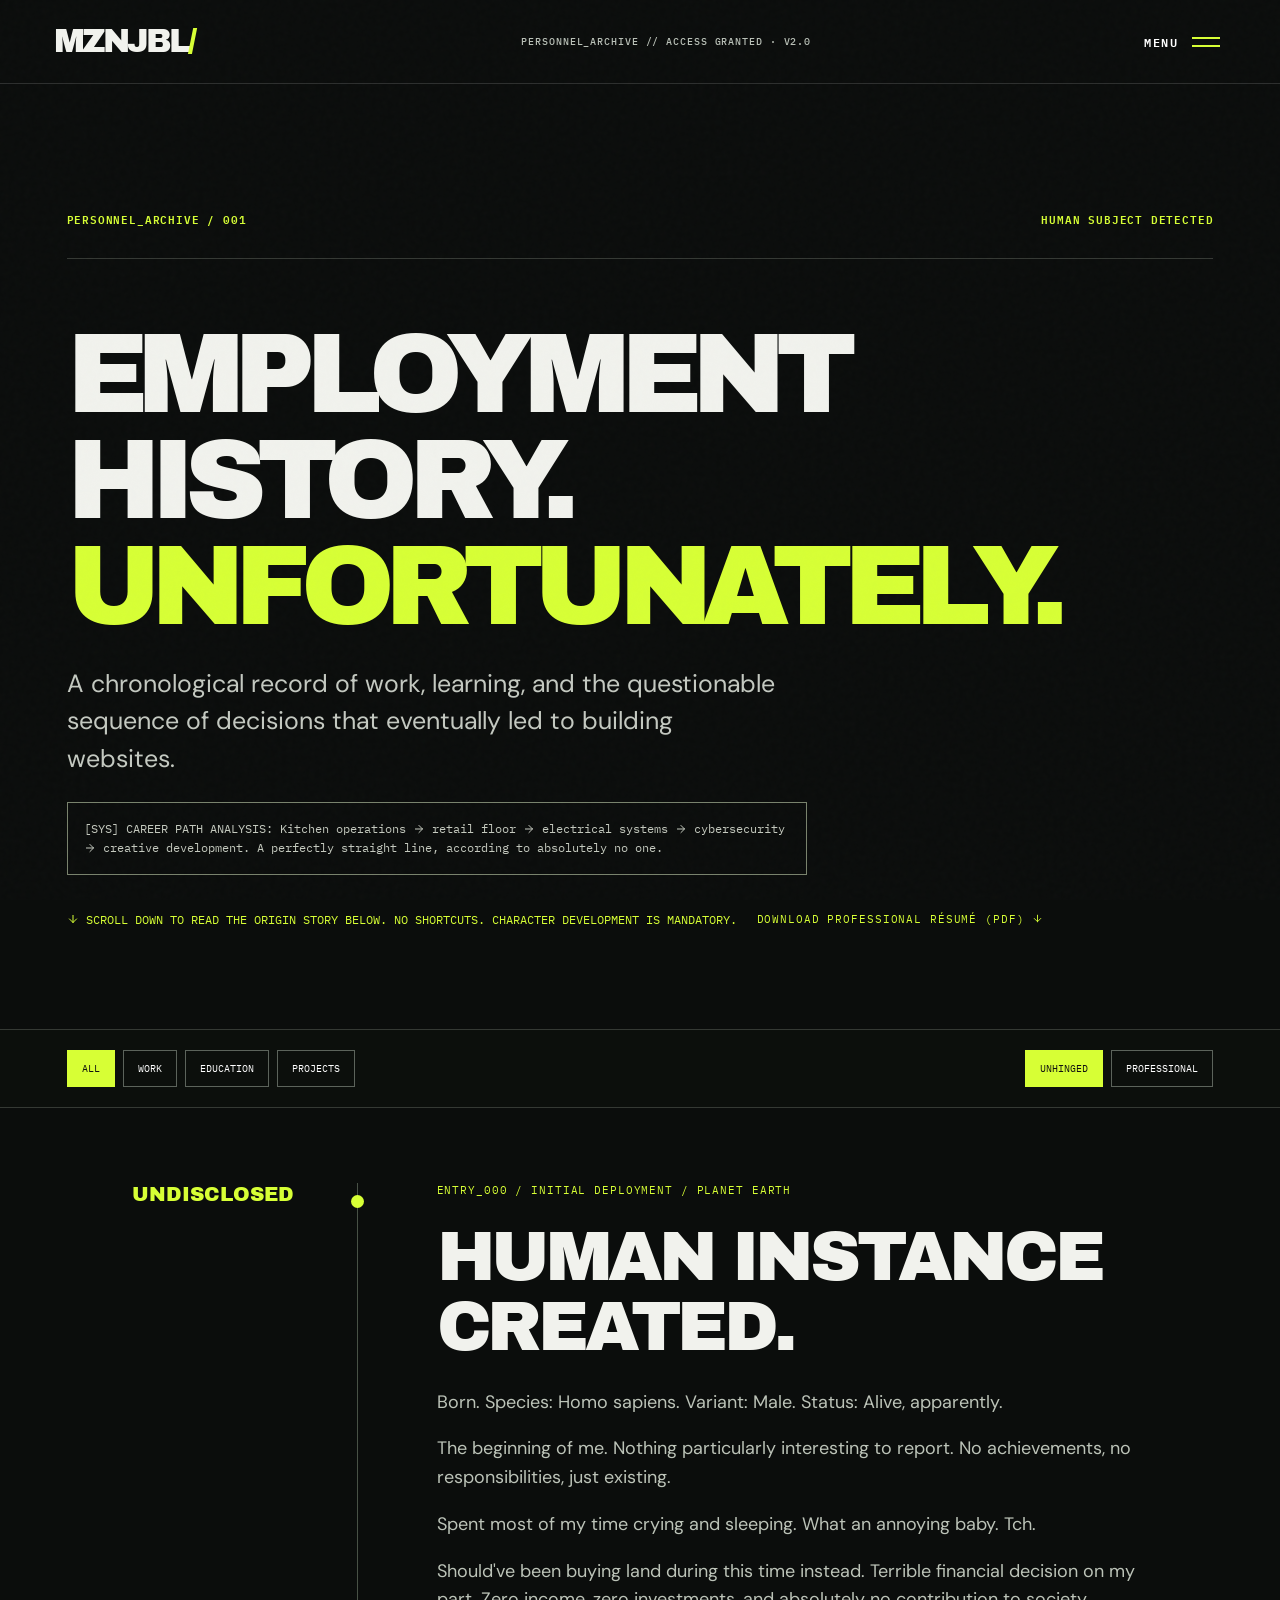
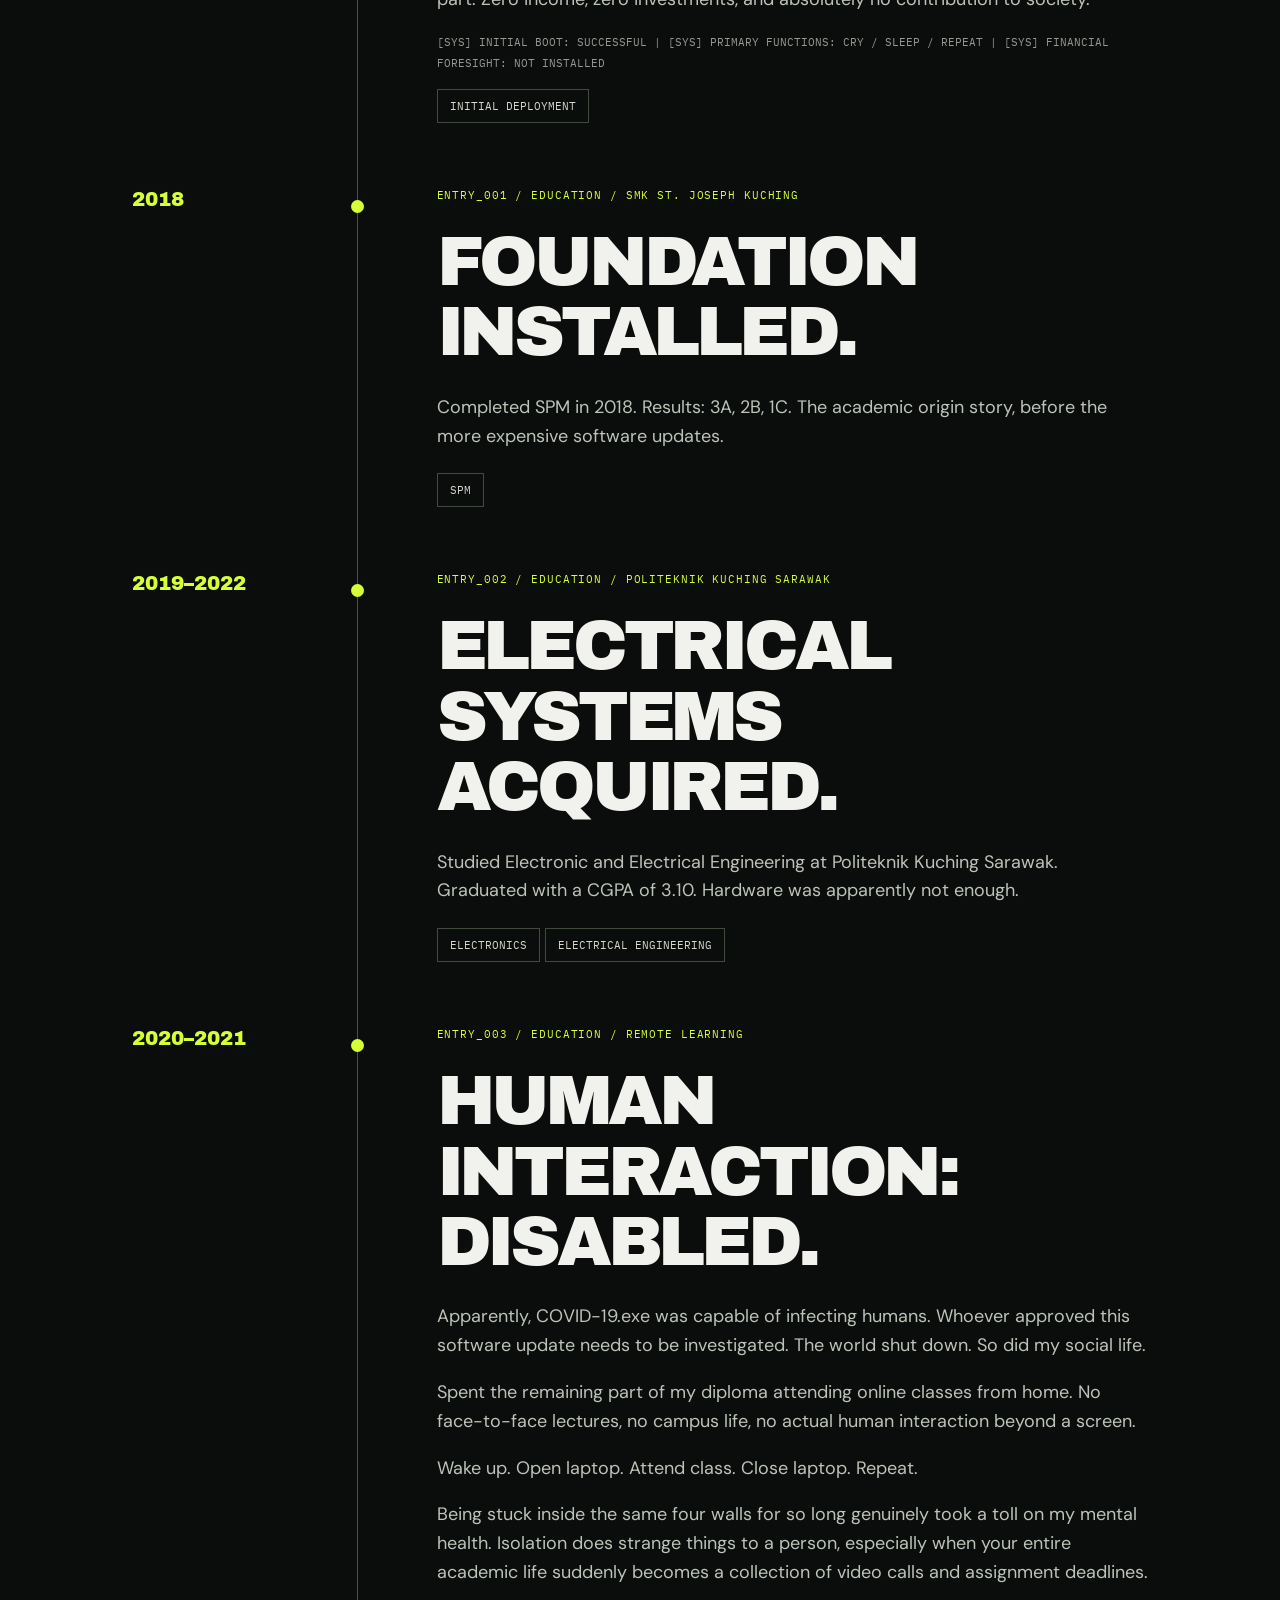
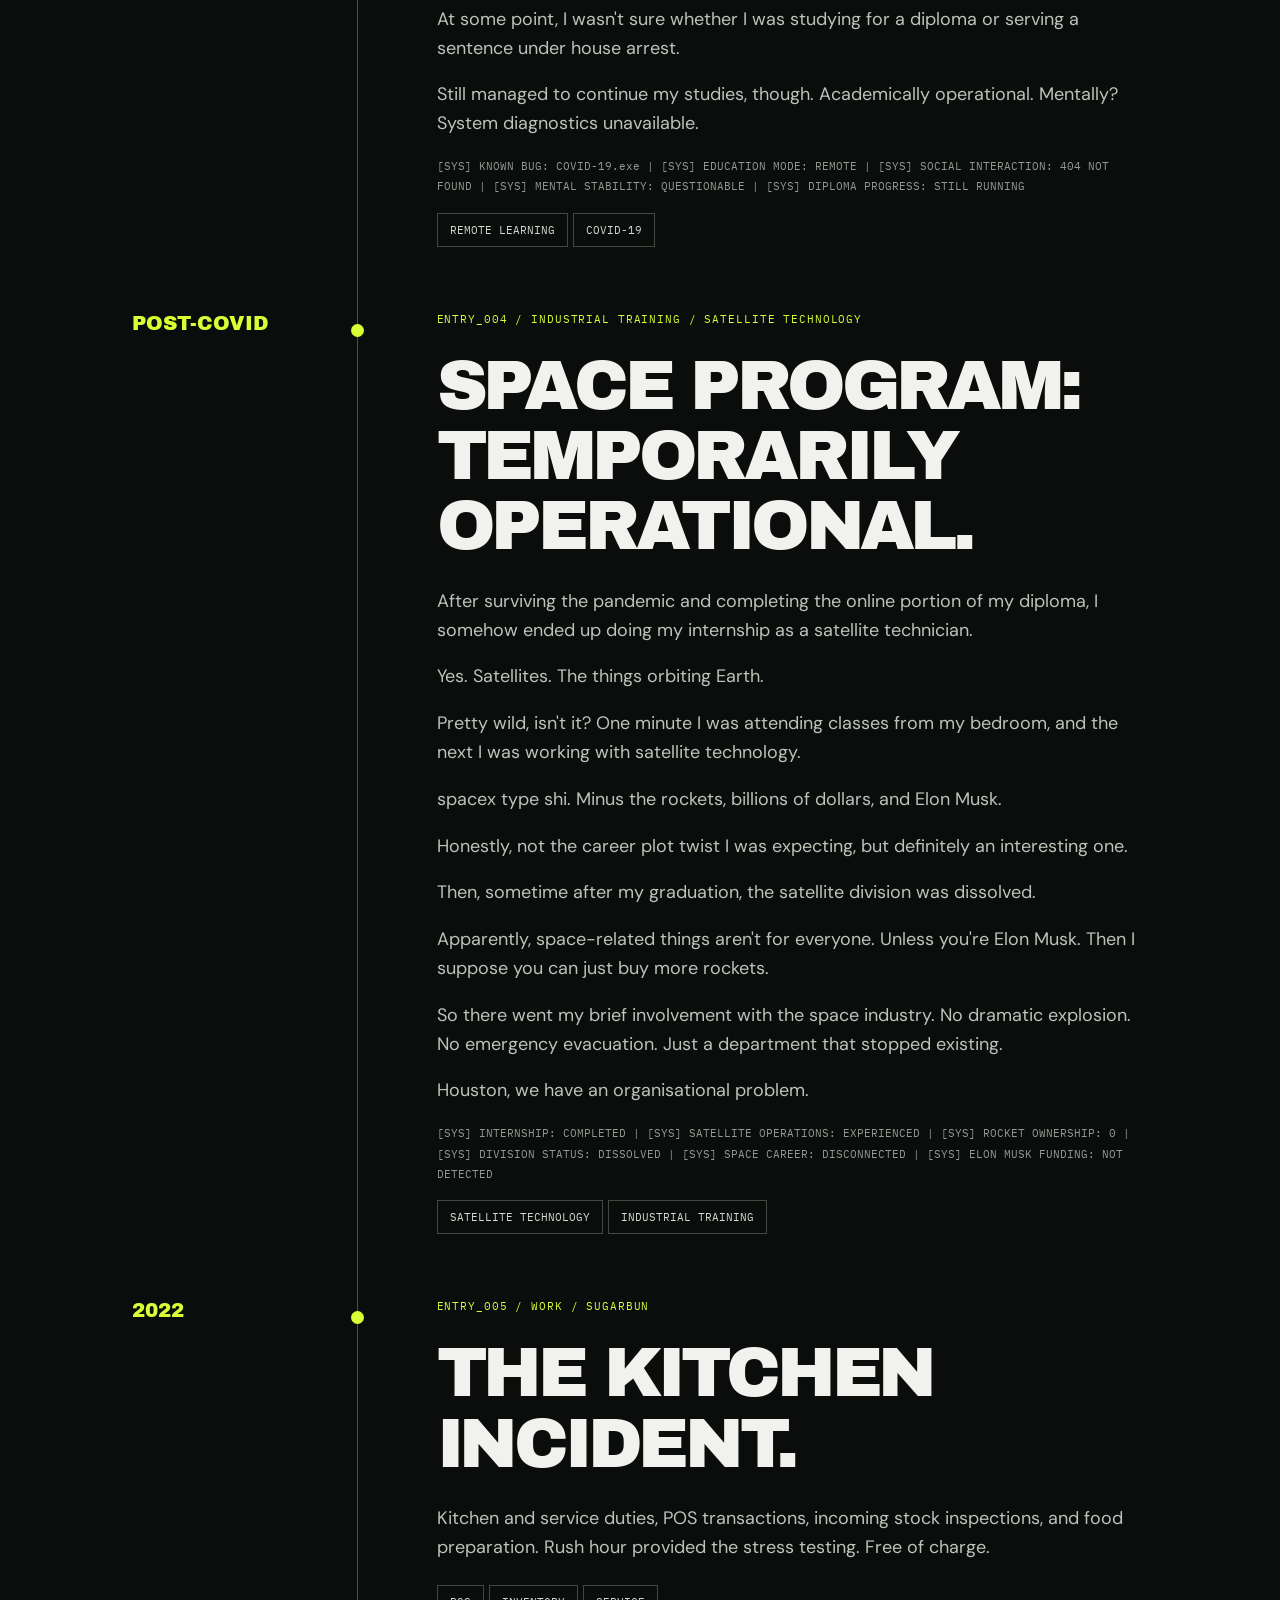
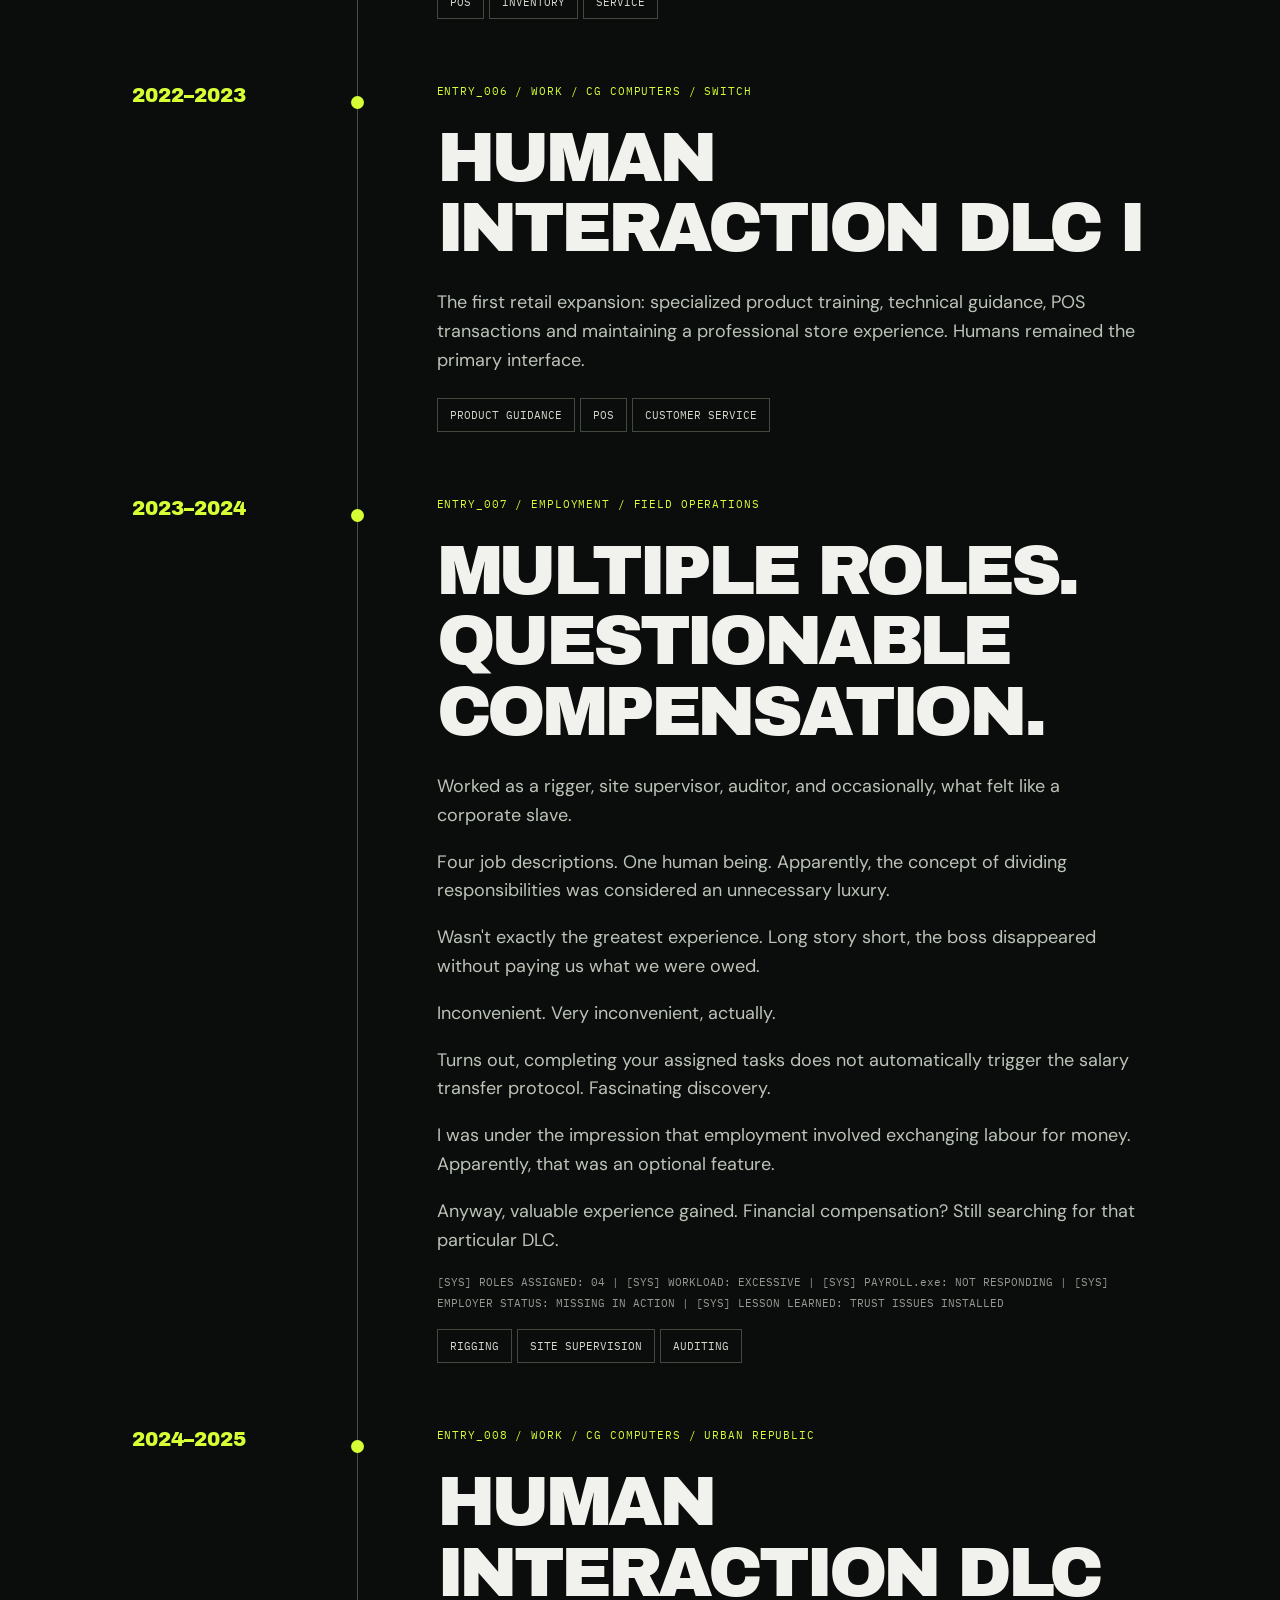
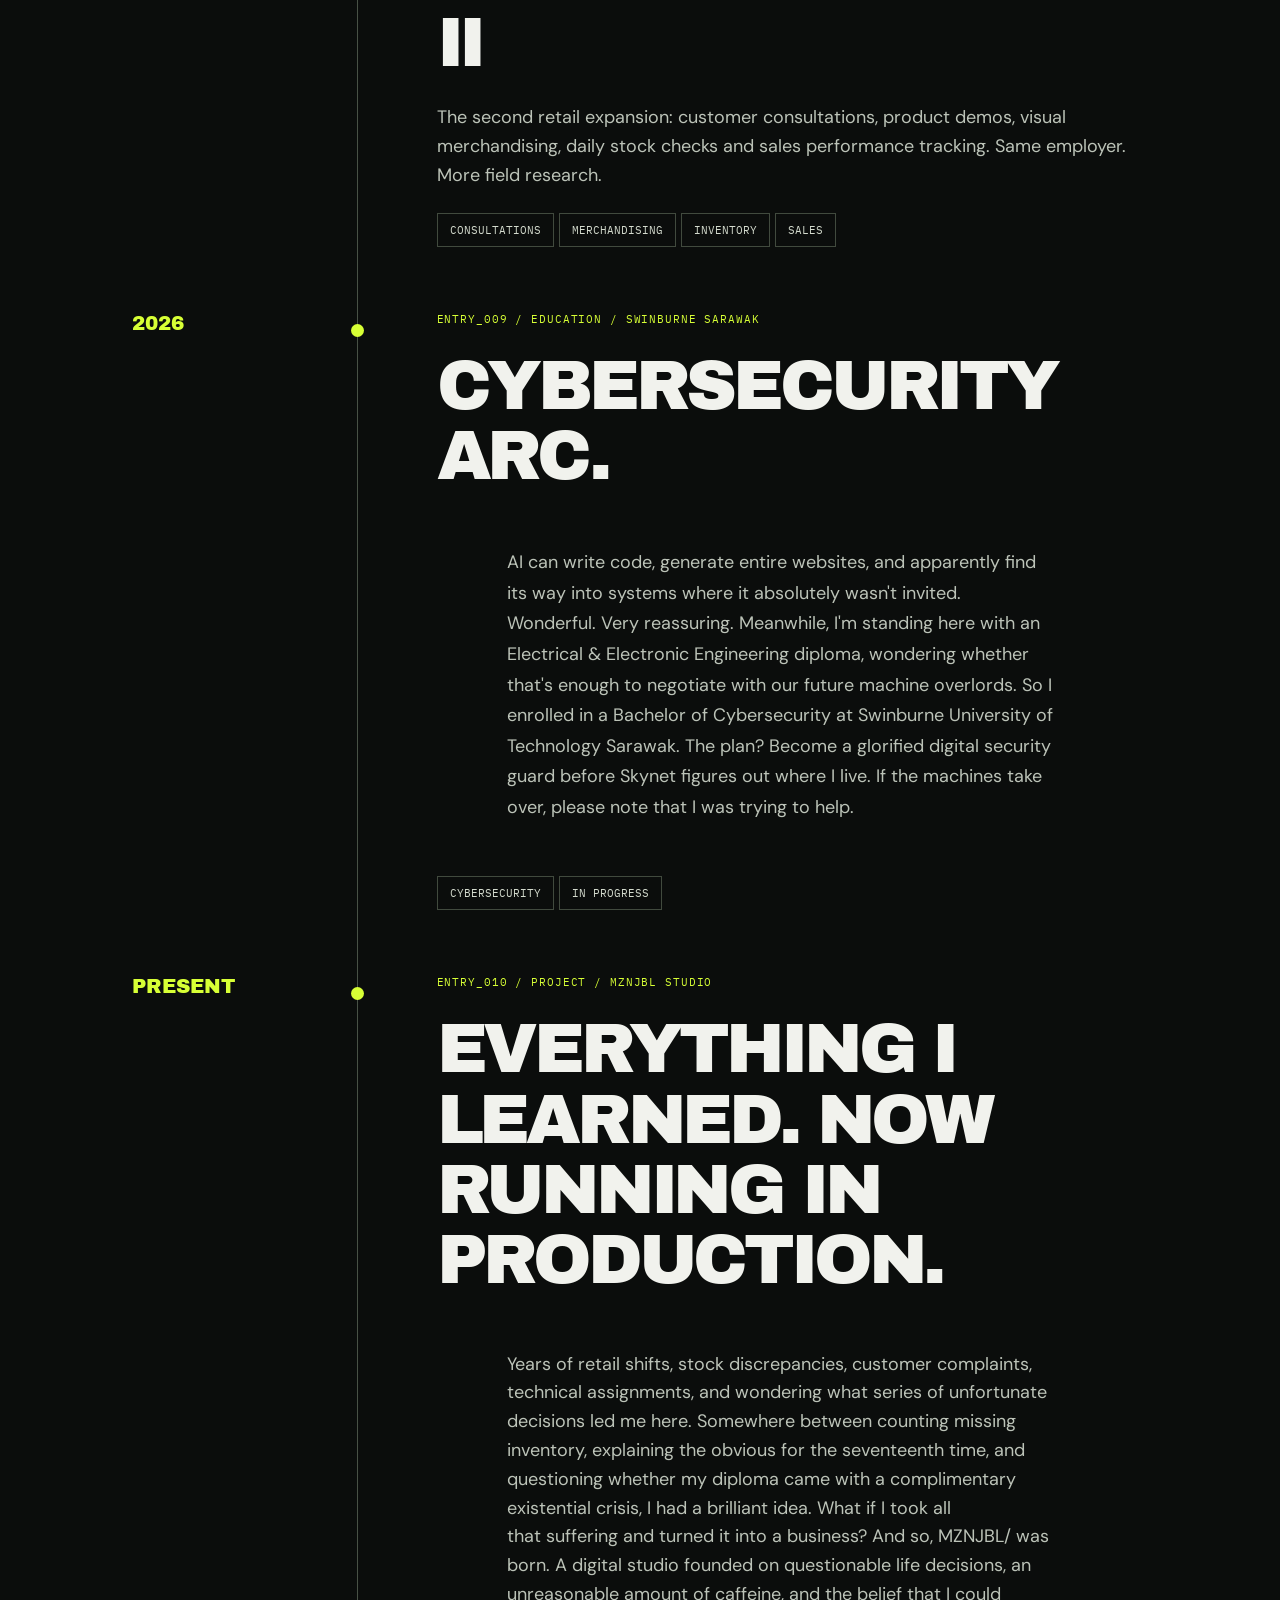
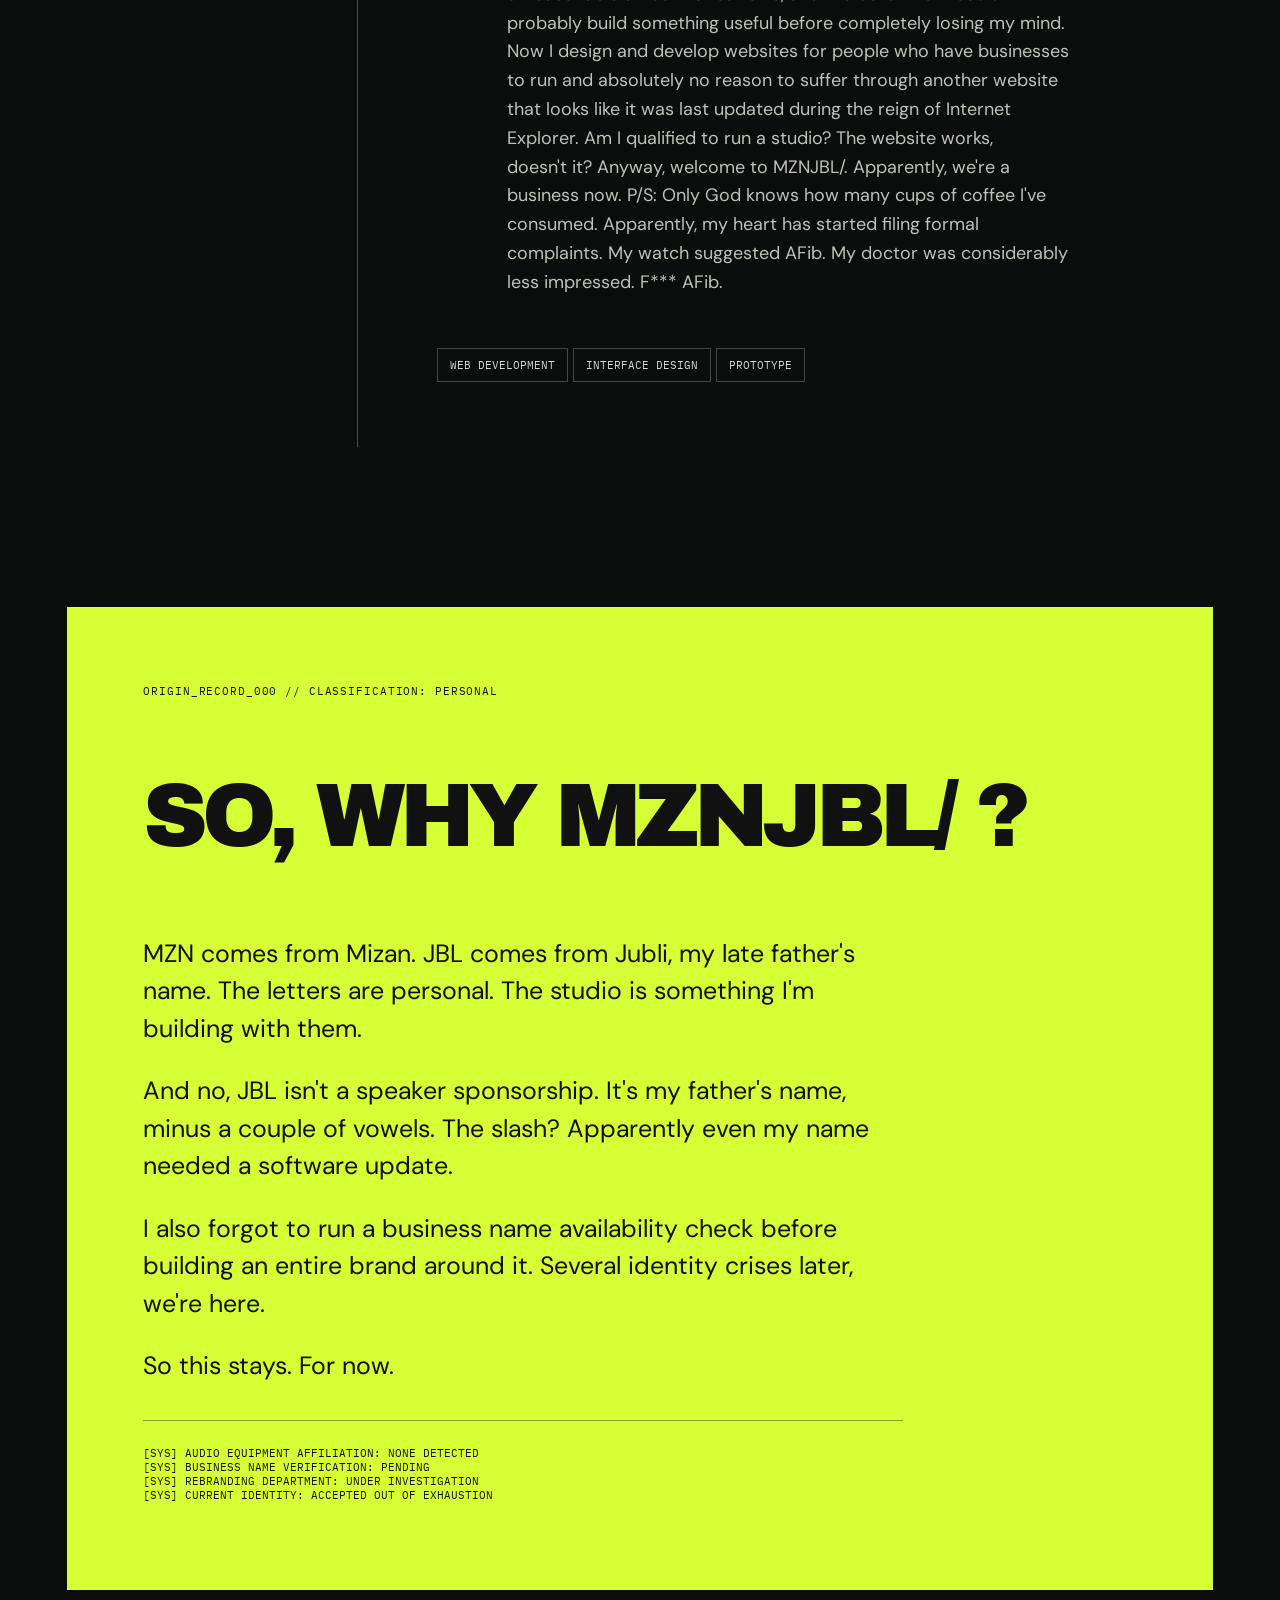
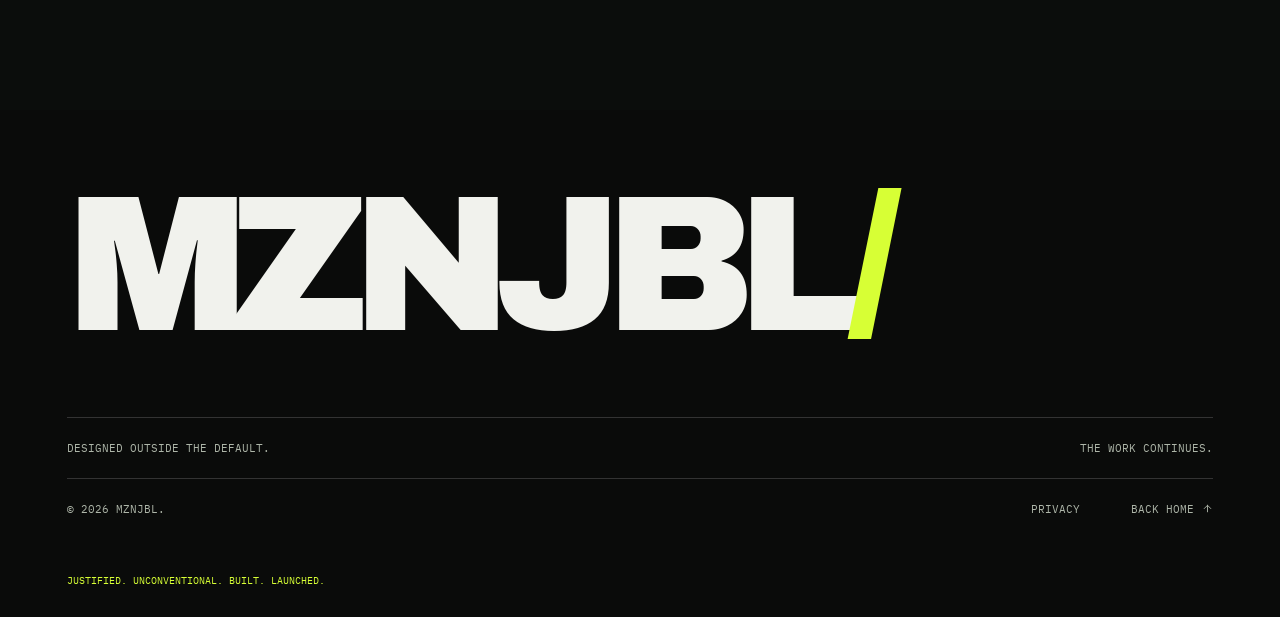
==== commit 4f5c9a3d: "Format website HTML files for readability" ====
--- a/about.html
+++ b/about.html
@@ -1,41 +1,763 @@
-<!DOCTYPE html>
-
-<html lang="en"><head><meta charset="utf-8"/><meta content="width=device-width, initial-scale=1" name="viewport"/><meta content="#0b0d0c" name="theme-color"/><meta content="The declassified personnel archive behind MZNJBL/, an independent creative development studio." name="description"/><title>Personnel Archive — MZNJBL/</title><link href="/styles.css?v=2.0.0" rel="stylesheet"/><script defer="" src="/app.js?v=2.0.0"></script><style>
-/* Personnel archive system messages */
-.archive-timeline .personnel-syslog { font-family: "IBM Plex Mono", monospace; font-size: 11px; line-height: 1.85; overflow-wrap: anywhere; opacity: .78; }
-</style>
-<style>
-/* CYBERSECURITY PARAGRAPH FIX */
-.archive-entry .cybersecurity-description {
-  white-space: pre-wrap !important;
-}
-
-.archive-entry .cybersecurity-description[data-playful] {
-  line-height: 1.7;
-}
-</style>
-
-
-<style>
-/* MZNJBL STUDIO STORY FORMATTING */
-.archive-entry .studio-story {
-  white-space: pre-wrap !important;
-}
-</style>
-</head><body data-page="about"><div aria-hidden="true" class="noise"></div><header class="header"><a class="wordmark" href="/">MZNJBL<span>/</span></a><div class="header-center">PERSONNEL_ARCHIVE // ACCESS GRANTED · V2.0</div><button aria-controls="main-menu" aria-expanded="false" class="menu-button" type="button"><span>MENU</span><span class="menu-icon"><i></i><i></i></span></button></header><nav aria-label="Main menu" class="menu-overlay" id="main-menu" inert=""><div class="menu-top">MZNJBL/ <span>NAVIGATION_PROTOCOL_001</span></div><a href="/"><small class="menu-number">00</small><strong class="menu-title">HOME</strong><span><svg class="ui-arrow" aria-hidden="true" focusable="false" viewBox="0 0 24 24" width="1em" height="1em" fill="none" stroke="currentColor" stroke-width="2" stroke-linecap="square" stroke-linejoin="miter"><path d="M5 19L19 5M7 5h12v12"/></svg></span></a><a href="/#work"><small class="menu-number">01</small><strong class="menu-title">WORK</strong><span><svg class="ui-arrow" aria-hidden="true" focusable="false" viewBox="0 0 24 24" width="1em" height="1em" fill="none" stroke="currentColor" stroke-width="2" stroke-linecap="square" stroke-linejoin="miter"><path d="M5 19L19 5M7 5h12v12"/></svg></span></a><a href="/projects.html"><small class="menu-number">02</small><strong class="menu-title">PROJECTS</strong><span><svg class="ui-arrow" aria-hidden="true" focusable="false" viewBox="0 0 24 24" width="1em" height="1em" fill="none" stroke="currentColor" stroke-width="2" stroke-linecap="square" stroke-linejoin="miter"><path d="M5 19L19 5M7 5h12v12"/></svg></span></a><a href="/supply.html"><small class="menu-number">03</small><strong class="menu-title">VISIT STORE</strong><span><svg class="ui-arrow" aria-hidden="true" focusable="false" viewBox="0 0 24 24" width="1em" height="1em" fill="none" stroke="currentColor" stroke-width="2" stroke-linecap="square" stroke-linejoin="miter"><path d="M5 19L19 5M7 5h12v12"/></svg></span></a>
-<a href="/#contact"><small class="menu-number">04</small><strong class="menu-title">CONTACT</strong><span><svg class="ui-arrow" aria-hidden="true" focusable="false" viewBox="0 0 24 24" width="1em" height="1em" fill="none" stroke="currentColor" stroke-width="2" stroke-linecap="square" stroke-linejoin="miter"><path d="M5 19L19 5M7 5h12v12"/></svg></span></a><div class="menu-bottom">BUILT BY A HUMAN. ALLEGEDLY.</div></nav><main class="subpage-main"><section class="sub-hero"><div class="section-meta"><span>PERSONNEL_ARCHIVE / 001</span><span>HUMAN SUBJECT DETECTED</span></div><h1 class="display-title reveal">EMPLOYMENT<br/>HISTORY.<br/><span class="acid-text">UNFORTUNATELY.</span></h1><p>A chronological record of work, learning, and the questionable sequence of decisions that eventually led to building websites.</p><div class="placeholder-alert">[SYS] CAREER PATH ANALYSIS: Kitchen operations <svg class="ui-arrow" aria-hidden="true" focusable="false" viewBox="0 0 24 24" width="1em" height="1em" fill="none" stroke="currentColor" stroke-width="2" stroke-linecap="square" stroke-linejoin="miter"><path d="M5 12h14M12 5l7 7-7 7"/></svg> retail floor <svg class="ui-arrow" aria-hidden="true" focusable="false" viewBox="0 0 24 24" width="1em" height="1em" fill="none" stroke="currentColor" stroke-width="2" stroke-linecap="square" stroke-linejoin="miter"><path d="M5 12h14M12 5l7 7-7 7"/></svg> electrical systems <svg class="ui-arrow" aria-hidden="true" focusable="false" viewBox="0 0 24 24" width="1em" height="1em" fill="none" stroke="currentColor" stroke-width="2" stroke-linecap="square" stroke-linejoin="miter"><path d="M5 12h14M12 5l7 7-7 7"/></svg> cybersecurity <svg class="ui-arrow" aria-hidden="true" focusable="false" viewBox="0 0 24 24" width="1em" height="1em" fill="none" stroke="currentColor" stroke-width="2" stroke-linecap="square" stroke-linejoin="miter"><path d="M5 12h14M12 5l7 7-7 7"/></svg> creative development. A perfectly straight line, according to absolutely no one.</div><div class="archive-download"><p class="origin-instruction"><svg class="ui-arrow" aria-hidden="true" focusable="false" viewBox="0 0 24 24" width="1em" height="1em" fill="none" stroke="currentColor" stroke-width="2" stroke-linecap="square" stroke-linejoin="miter"><path d="M12 5v14M5 12l7 7 7-7"/></svg> SCROLL DOWN TO READ THE ORIGIN STORY BELOW. NO SHORTCUTS. CHARACTER DEVELOPMENT IS MANDATORY.</p><a class="tiny-label" href="/assets/Mohamizan_Jubli_Resume_Public.pdf" download="Mohamizan_Jubli_Resume_Public.pdf">DOWNLOAD PROFESSIONAL RÉSUMÉ (PDF) <svg class="ui-arrow" aria-hidden="true" focusable="false" viewBox="0 0 24 24" width="1em" height="1em" fill="none" stroke="currentColor" stroke-width="2" stroke-linecap="square" stroke-linejoin="miter"><path d="M12 5v14M5 12l7 7 7-7"/></svg></a></div></section><div class="archive-controls"><div aria-label="Timeline categories" class="archive-filters"><button aria-pressed="true" class="active" data-filter="all">ALL</button><button aria-pressed="false" data-filter="work">WORK</button><button aria-pressed="false" data-filter="education">EDUCATION</button><button aria-pressed="false" data-filter="projects">PROJECTS</button></div><div aria-label="Writing style" class="mode-switch"><button aria-pressed="true" class="active" data-mode="playful">UNHINGED</button><button aria-pressed="false" data-mode="professional">PROFESSIONAL</button></div></div><section aria-label="Verified work and education timeline with studio project" class="archive-timeline"><article class="archive-entry" data-category="personal"><div class="archive-date">UNDISCLOSED</div><div class="archive-body"><div class="archive-category">ENTRY_000 / INITIAL DEPLOYMENT / PLANET EARTH</div><h2 data-playful="HUMAN INSTANCE CREATED." data-professional="PERSONAL BACKGROUND">HUMAN INSTANCE CREATED.</h2><p data-playful="Born. Species: Homo sapiens. Variant: Male. Status: Alive, apparently." data-professional="Birth date undisclosed.">Born. Species: Homo sapiens. Variant: Male. Status: Alive, apparently.</p><p data-playful="The beginning of me. Nothing particularly interesting to report. No achievements, no responsibilities, just existing." data-professional="Personal timeline begins.">The beginning of me. Nothing particularly interesting to report. No achievements, no responsibilities, just existing.</p><p data-playful="Spent most of my time crying and sleeping. What an annoying baby. Tch." data-professional="Early childhood.">Spent most of my time crying and sleeping. What an annoying baby. Tch.</p><p data-playful="Should&#x27;ve been buying land during this time instead. Terrible financial decision on my part. Zero income, zero investments, and absolutely no contribution to society." data-professional="Additional biographical information withheld.">Should&#x27;ve been buying land during this time instead. Terrible financial decision on my part. Zero income, zero investments, and absolutely no contribution to society.</p><p class="personnel-syslog" data-playful="[SYS] INITIAL BOOT: SUCCESSFUL | [SYS] PRIMARY FUNCTIONS: CRY / SLEEP / REPEAT | [SYS] FINANCIAL FORESIGHT: NOT INSTALLED" data-professional="">[SYS] INITIAL BOOT: SUCCESSFUL | [SYS] PRIMARY FUNCTIONS: CRY / SLEEP / REPEAT | [SYS] FINANCIAL FORESIGHT: NOT INSTALLED</p><span class="skill-tag">INITIAL DEPLOYMENT</span></div></article><article class="archive-entry" data-category="education"><div class="archive-date">2018</div><div class="archive-body"><div class="archive-category">ENTRY_001 / EDUCATION / SMK ST. JOSEPH KUCHING</div><h2 data-playful="FOUNDATION INSTALLED." data-professional="SIJIL PELAJARAN MALAYSIA (SPM)">FOUNDATION INSTALLED.</h2><p data-playful="Completed SPM in 2018. Results: 3A, 2B, 1C. The academic origin story, before the more expensive software updates." data-professional="Completed Sijil Pelajaran Malaysia (SPM) at SMK St. Joseph Kuching in 2018. Results: 3A, 2B, 1C.">Completed SPM in 2018. Results: 3A, 2B, 1C. The academic origin story, before the more expensive software updates.</p><span class="skill-tag">SPM</span></div></article><article class="archive-entry" data-category="education"><div class="archive-date">2019–2022</div><div class="archive-body"><div class="archive-category">ENTRY_002 / EDUCATION / POLITEKNIK KUCHING SARAWAK</div><h2 data-playful="ELECTRICAL SYSTEMS ACQUIRED." data-professional="DIPLOMA IN ELECTRONIC AND ELECTRICAL ENGINEERING">ELECTRICAL SYSTEMS ACQUIRED.</h2><p data-playful="Studied Electronic and Electrical Engineering at Politeknik Kuching Sarawak. Graduated with a CGPA of 3.10. Hardware was apparently not enough." data-professional="Diploma in Electronic and Electrical Engineering, Politeknik Kuching Sarawak (2019–2022). CGPA: 3.10.">Studied Electronic and Electrical Engineering at Politeknik Kuching Sarawak. Graduated with a CGPA of 3.10. Hardware was apparently not enough.</p><span class="skill-tag">ELECTRONICS</span><span class="skill-tag">ELECTRICAL ENGINEERING</span></div></article><article class="archive-entry" data-category="education"><div class="archive-date">2020–2021</div><div class="archive-body"><div class="archive-category">ENTRY_003 / EDUCATION / REMOTE LEARNING</div><h2 data-playful="HUMAN INTERACTION: DISABLED." data-professional="REMOTE DIPLOMA STUDIES DURING COVID-19">HUMAN INTERACTION: DISABLED.</h2><p data-playful="Apparently, COVID-19.exe was capable of infecting humans. Whoever approved this software update needs to be investigated. The world shut down. So did my social life." data-professional="The COVID-19 pandemic required a transition to remote learning.">Apparently, COVID-19.exe was capable of infecting humans. Whoever approved this software update needs to be investigated. The world shut down. So did my social life.</p><p data-playful="Spent the remaining part of my diploma attending online classes from home. No face-to-face lectures, no campus life, no actual human interaction beyond a screen." data-professional="Completed the remaining portion of my diploma through online classes from home, without face-to-face campus attendance.">Spent the remaining part of my diploma attending online classes from home. No face-to-face lectures, no campus life, no actual human interaction beyond a screen.</p><p data-playful="Wake up. Open laptop. Attend class. Close laptop. Repeat." data-professional="Adapted to studying remotely.">Wake up. Open laptop. Attend class. Close laptop. Repeat.</p><p data-playful="Being stuck inside the same four walls for so long genuinely took a toll on my mental health. Isolation does strange things to a person, especially when your entire academic life suddenly becomes a collection of video calls and assignment deadlines." data-professional="The period of extended isolation was personally challenging.">Being stuck inside the same four walls for so long genuinely took a toll on my mental health. Isolation does strange things to a person, especially when your entire academic life suddenly becomes a collection of video calls and assignment deadlines.</p><p data-playful="At some point, I wasn&#x27;t sure whether I was studying for a diploma or serving a sentence under house arrest." data-professional="Continued diploma coursework under pandemic restrictions.">At some point, I wasn&#x27;t sure whether I was studying for a diploma or serving a sentence under house arrest.</p><p data-playful="Still managed to continue my studies, though. Academically operational. Mentally? System diagnostics unavailable." data-professional="Persevered with my studies despite the disruption.">Still managed to continue my studies, though. Academically operational. Mentally? System diagnostics unavailable.</p><p class="personnel-syslog" data-playful="[SYS] KNOWN BUG: COVID-19.exe | [SYS] EDUCATION MODE: REMOTE | [SYS] SOCIAL INTERACTION: 404 NOT FOUND | [SYS] MENTAL STABILITY: QUESTIONABLE | [SYS] DIPLOMA PROGRESS: STILL RUNNING" data-professional="">[SYS] KNOWN BUG: COVID-19.exe | [SYS] EDUCATION MODE: REMOTE | [SYS] SOCIAL INTERACTION: 404 NOT FOUND | [SYS] MENTAL STABILITY: QUESTIONABLE | [SYS] DIPLOMA PROGRESS: STILL RUNNING</p><span class="skill-tag">REMOTE LEARNING</span><span class="skill-tag">COVID-19</span></div></article><article class="archive-entry" data-category="work"><div class="archive-date">POST-COVID</div><div class="archive-body"><div class="archive-category">ENTRY_004 / INDUSTRIAL TRAINING / SATELLITE TECHNOLOGY</div><h2 data-playful="SPACE PROGRAM: TEMPORARILY OPERATIONAL." data-professional="SATELLITE TECHNICIAN INTERNSHIP">SPACE PROGRAM: TEMPORARILY OPERATIONAL.</h2><p data-playful="After surviving the pandemic and completing the online portion of my diploma, I somehow ended up doing my internship as a satellite technician." data-professional="Completed an industrial training placement as a satellite technician after the period of remote diploma study.">After surviving the pandemic and completing the online portion of my diploma, I somehow ended up doing my internship as a satellite technician.</p><p data-playful="Yes. Satellites. The things orbiting Earth." data-professional="Worked with satellite technology.">Yes. Satellites. The things orbiting Earth.</p><p data-playful="Pretty wild, isn&#x27;t it? One minute I was attending classes from my bedroom, and the next I was working with satellite technology." data-professional="Gained practical exposure to a specialized technical field.">Pretty wild, isn&#x27;t it? One minute I was attending classes from my bedroom, and the next I was working with satellite technology.</p><p data-playful="spacex type shi. Minus the rockets, billions of dollars, and Elon Musk." data-professional="The internship involved satellite-related technical work.">spacex type shi. Minus the rockets, billions of dollars, and Elon Musk.</p><p data-playful="Honestly, not the career plot twist I was expecting, but definitely an interesting one." data-professional="The experience broadened my practical understanding of technical operations.">Honestly, not the career plot twist I was expecting, but definitely an interesting one.</p><p data-playful="Then, sometime after my graduation, the satellite division was dissolved." data-professional="The satellite division was dissolved after my graduation.">Then, sometime after my graduation, the satellite division was dissolved.</p><p data-playful="Apparently, space-related things aren&#x27;t for everyone. Unless you&#x27;re Elon Musk. Then I suppose you can just buy more rockets." data-professional="The division subsequently ceased operating.">Apparently, space-related things aren&#x27;t for everyone. Unless you&#x27;re Elon Musk. Then I suppose you can just buy more rockets.</p><p data-playful="So there went my brief involvement with the space industry. No dramatic explosion. No emergency evacuation. Just a department that stopped existing." data-professional="This concluded that stage of my satellite-related work experience.">So there went my brief involvement with the space industry. No dramatic explosion. No emergency evacuation. Just a department that stopped existing.</p><p data-playful="Houston, we have an organisational problem." data-professional="The placement provided valuable technical exposure.">Houston, we have an organisational problem.</p><p class="personnel-syslog" data-playful="[SYS] INTERNSHIP: COMPLETED | [SYS] SATELLITE OPERATIONS: EXPERIENCED | [SYS] ROCKET OWNERSHIP: 0 | [SYS] DIVISION STATUS: DISSOLVED | [SYS] SPACE CAREER: DISCONNECTED | [SYS] ELON MUSK FUNDING: NOT DETECTED" data-professional="">[SYS] INTERNSHIP: COMPLETED | [SYS] SATELLITE OPERATIONS: EXPERIENCED | [SYS] ROCKET OWNERSHIP: 0 | [SYS] DIVISION STATUS: DISSOLVED | [SYS] SPACE CAREER: DISCONNECTED | [SYS] ELON MUSK FUNDING: NOT DETECTED</p><span class="skill-tag">SATELLITE TECHNOLOGY</span><span class="skill-tag">INDUSTRIAL TRAINING</span></div></article><article class="archive-entry" data-category="work"><div class="archive-date">2022</div><div class="archive-body"><div class="archive-category">ENTRY_005 / WORK / SUGARBUN</div><h2 data-playful="THE KITCHEN INCIDENT." data-professional="KITCHEN &amp; SERVICE STAFF — SUGARBUN">THE KITCHEN INCIDENT.</h2><p data-playful="Kitchen and service duties, POS transactions, incoming stock inspections, and food preparation. Rush hour provided the stress testing. Free of charge." data-professional="Worked as Kitchen &amp; Service Staff at Sugarbun (2022). Handled POS transactions, assisted with incoming inventory inspection and stock organization, and maintained cleanliness, product preparation and operational flow.">Kitchen and service duties, POS transactions, incoming stock inspections, and food preparation. Rush hour provided the stress testing. Free of charge.</p><span class="skill-tag">POS</span><span class="skill-tag">INVENTORY</span><span class="skill-tag">SERVICE</span></div></article><article class="archive-entry" data-category="work"><div class="archive-date">2022–2023</div><div class="archive-body"><div class="archive-category">ENTRY_006 / WORK / CG COMPUTERS / SWITCH</div><h2 data-playful="HUMAN INTERACTION DLC I" data-professional="SALES ASSOCIATE — CG COMPUTERS (SWITCH)">HUMAN INTERACTION DLC I</h2><p data-playful="The first retail expansion: specialized product training, technical guidance, POS transactions and maintaining a professional store experience. Humans remained the primary interface." data-professional="Sales Associate at CG Computers, assigned to Switch (Apple Premium Reseller), 2022–2023. Completed specialized brand training, advised customers on products, operated POS for cash and digital payments, balanced shifts and supported customer satisfaction.">The first retail expansion: specialized product training, technical guidance, POS transactions and maintaining a professional store experience. Humans remained the primary interface.</p><span class="skill-tag">PRODUCT GUIDANCE</span><span class="skill-tag">POS</span><span class="skill-tag">CUSTOMER SERVICE</span></div></article><article class="archive-entry" data-category="work"><div class="archive-date">2023–2024</div><div class="archive-body"><div class="archive-category">ENTRY_007 / EMPLOYMENT / FIELD OPERATIONS</div><h2 data-playful="MULTIPLE ROLES. QUESTIONABLE COMPENSATION." data-professional="RIGGER / SITE SUPERVISION / AUDITING">MULTIPLE ROLES. QUESTIONABLE COMPENSATION.</h2><p data-playful="Worked as a rigger, site supervisor, auditor, and occasionally, what felt like a corporate slave." data-professional="Worked in field operations with responsibilities spanning rigging, site supervision, and auditing.">Worked as a rigger, site supervisor, auditor, and occasionally, what felt like a corporate slave.</p><p data-playful="Four job descriptions. One human being. Apparently, the concept of dividing responsibilities was considered an unnecessary luxury." data-professional="Managed several operational responsibilities during the role.">Four job descriptions. One human being. Apparently, the concept of dividing responsibilities was considered an unnecessary luxury.</p><p data-playful="Wasn&#x27;t exactly the greatest experience. Long story short, the boss disappeared without paying us what we were owed." data-professional="Experienced an unresolved payment issue with the employer.">Wasn&#x27;t exactly the greatest experience. Long story short, the boss disappeared without paying us what we were owed.</p><p data-playful="Inconvenient. Very inconvenient, actually." data-professional="The period was challenging.">Inconvenient. Very inconvenient, actually.</p><p data-playful="Turns out, completing your assigned tasks does not automatically trigger the salary transfer protocol. Fascinating discovery." data-professional="Carried out assigned duties despite difficult employment circumstances.">Turns out, completing your assigned tasks does not automatically trigger the salary transfer protocol. Fascinating discovery.</p><p data-playful="I was under the impression that employment involved exchanging labour for money. Apparently, that was an optional feature." data-professional="The experience highlighted the importance of clear employment and payment arrangements.">I was under the impression that employment involved exchanging labour for money. Apparently, that was an optional feature.</p><p data-playful="Anyway, valuable experience gained. Financial compensation? Still searching for that particular DLC." data-professional="Gained practical field experience across multiple functions.">Anyway, valuable experience gained. Financial compensation? Still searching for that particular DLC.</p><p class="personnel-syslog" data-playful="[SYS] ROLES ASSIGNED: 04 | [SYS] WORKLOAD: EXCESSIVE | [SYS] PAYROLL.exe: NOT RESPONDING | [SYS] EMPLOYER STATUS: MISSING IN ACTION | [SYS] LESSON LEARNED: TRUST ISSUES INSTALLED" data-professional="">[SYS] ROLES ASSIGNED: 04 | [SYS] WORKLOAD: EXCESSIVE | [SYS] PAYROLL.exe: NOT RESPONDING | [SYS] EMPLOYER STATUS: MISSING IN ACTION | [SYS] LESSON LEARNED: TRUST ISSUES INSTALLED</p><span class="skill-tag">RIGGING</span><span class="skill-tag">SITE SUPERVISION</span><span class="skill-tag">AUDITING</span></div></article><article class="archive-entry" data-category="work"><div class="archive-date">2024–2025</div><div class="archive-body"><div class="archive-category">ENTRY_008 / WORK / CG COMPUTERS / URBAN REPUBLIC</div><h2 data-playful="HUMAN INTERACTION DLC II" data-professional="SALES ASSOCIATE — CG COMPUTERS (URBAN REPUBLIC)">HUMAN INTERACTION DLC II</h2><p data-playful="The second retail expansion: customer consultations, product demos, visual merchandising, daily stock checks and sales performance tracking. Same employer. More field research." data-professional="Sales Associate at CG Computers, assigned to Urban Republic, 2024–2025. Provided customer consultations and demonstrations, maintained visual merchandising, checked and replenished inventory, and tracked sales metrics to support revenue goals.">The second retail expansion: customer consultations, product demos, visual merchandising, daily stock checks and sales performance tracking. Same employer. More field research.</p><span class="skill-tag">CONSULTATIONS</span><span class="skill-tag">MERCHANDISING</span><span class="skill-tag">INVENTORY</span><span class="skill-tag">SALES</span></div></article><article class="archive-entry" data-category="education"><div class="archive-date">2026</div><div class="archive-body"><div class="archive-category">ENTRY_009 / EDUCATION / SWINBURNE SARAWAK</div><h2 data-playful="CYBERSECURITY ARC." data-professional="BACHELOR OF CYBERSECURITY — SWINBURNE SARAWAK">CYBERSECURITY ARC.</h2><p class="cybersecurity-description" data-playful="AI can write code, generate entire websites, and apparently find its way into systems where it absolutely wasn&#x27;t invited. Wonderful. Very reassuring.
+<!doctype html>
+
+<html lang="en">
+  <head>
+    <meta charset="utf-8" />
+    <meta content="width=device-width, initial-scale=1" name="viewport" />
+    <meta content="#0b0d0c" name="theme-color" />
+    <meta
+      content="The declassified personnel archive behind MZNJBL/, an independent creative development studio."
+      name="description"
+    />
+    <title>Personnel Archive — MZNJBL/</title>
+    <link href="/styles.css?v=2.0.0" rel="stylesheet" />
+    <script defer="" src="/app.js?v=2.0.0"></script>
+    <style>
+      /* Personnel archive system messages */
+      .archive-timeline .personnel-syslog {
+        font-family: "IBM Plex Mono", monospace;
+        font-size: 11px;
+        line-height: 1.85;
+        overflow-wrap: anywhere;
+        opacity: 0.78;
+      }
+    </style>
+    <style>
+      /* CYBERSECURITY PARAGRAPH FIX */
+      .archive-entry .cybersecurity-description {
+        white-space: pre-wrap !important;
+      }
+
+      .archive-entry .cybersecurity-description[data-playful] {
+        line-height: 1.7;
+      }
+    </style>
+
+    <style>
+      /* MZNJBL STUDIO STORY FORMATTING */
+      .archive-entry .studio-story {
+        white-space: pre-wrap !important;
+      }
+    </style>
+  </head>
+  <body data-page="about">
+    <div aria-hidden="true" class="noise"></div>
+    <header class="header">
+      <a class="wordmark" href="/">MZNJBL<span>/</span></a>
+      <div class="header-center">
+        PERSONNEL_ARCHIVE // ACCESS GRANTED · V2.0
+      </div>
+      <button
+        aria-controls="main-menu"
+        aria-expanded="false"
+        class="menu-button"
+        type="button"
+      >
+        <span>MENU</span><span class="menu-icon"><i></i><i></i></span>
+      </button>
+    </header>
+    <nav aria-label="Main menu" class="menu-overlay" id="main-menu" inert="">
+      <div class="menu-top">MZNJBL/ <span>NAVIGATION_PROTOCOL_001</span></div>
+      <a href="/"
+        ><small class="menu-number">00</small
+        ><strong class="menu-title">HOME</strong
+        ><span
+          ><svg
+            class="ui-arrow"
+            aria-hidden="true"
+            focusable="false"
+            viewBox="0 0 24 24"
+            width="1em"
+            height="1em"
+            fill="none"
+            stroke="currentColor"
+            stroke-width="2"
+            stroke-linecap="square"
+            stroke-linejoin="miter"
+          >
+            <path d="M5 19L19 5M7 5h12v12" /></svg></span></a
+      ><a href="/#work"
+        ><small class="menu-number">01</small
+        ><strong class="menu-title">WORK</strong
+        ><span
+          ><svg
+            class="ui-arrow"
+            aria-hidden="true"
+            focusable="false"
+            viewBox="0 0 24 24"
+            width="1em"
+            height="1em"
+            fill="none"
+            stroke="currentColor"
+            stroke-width="2"
+            stroke-linecap="square"
+            stroke-linejoin="miter"
+          >
+            <path d="M5 19L19 5M7 5h12v12" /></svg></span></a
+      ><a href="/projects.html"
+        ><small class="menu-number">02</small
+        ><strong class="menu-title">PROJECTS</strong
+        ><span
+          ><svg
+            class="ui-arrow"
+            aria-hidden="true"
+            focusable="false"
+            viewBox="0 0 24 24"
+            width="1em"
+            height="1em"
+            fill="none"
+            stroke="currentColor"
+            stroke-width="2"
+            stroke-linecap="square"
+            stroke-linejoin="miter"
+          >
+            <path d="M5 19L19 5M7 5h12v12" /></svg></span></a
+      ><a href="/supply.html"
+        ><small class="menu-number">03</small
+        ><strong class="menu-title">VISIT STORE</strong
+        ><span
+          ><svg
+            class="ui-arrow"
+            aria-hidden="true"
+            focusable="false"
+            viewBox="0 0 24 24"
+            width="1em"
+            height="1em"
+            fill="none"
+            stroke="currentColor"
+            stroke-width="2"
+            stroke-linecap="square"
+            stroke-linejoin="miter"
+          >
+            <path d="M5 19L19 5M7 5h12v12" /></svg></span
+      ></a>
+      <a href="/#contact"
+        ><small class="menu-number">04</small
+        ><strong class="menu-title">CONTACT</strong
+        ><span
+          ><svg
+            class="ui-arrow"
+            aria-hidden="true"
+            focusable="false"
+            viewBox="0 0 24 24"
+            width="1em"
+            height="1em"
+            fill="none"
+            stroke="currentColor"
+            stroke-width="2"
+            stroke-linecap="square"
+            stroke-linejoin="miter"
+          >
+            <path d="M5 19L19 5M7 5h12v12" /></svg></span
+      ></a>
+      <div class="menu-bottom">BUILT BY A HUMAN. ALLEGEDLY.</div>
+    </nav>
+    <main class="subpage-main">
+      <section class="sub-hero">
+        <div class="section-meta">
+          <span>PERSONNEL_ARCHIVE / 001</span
+          ><span>HUMAN SUBJECT DETECTED</span>
+        </div>
+        <h1 class="display-title reveal">
+          EMPLOYMENT<br />HISTORY.<br /><span class="acid-text"
+            >UNFORTUNATELY.</span
+          >
+        </h1>
+        <p>
+          A chronological record of work, learning, and the questionable
+          sequence of decisions that eventually led to building websites.
+        </p>
+        <div class="placeholder-alert">
+          [SYS] CAREER PATH ANALYSIS: Kitchen operations
+          <svg
+            class="ui-arrow"
+            aria-hidden="true"
+            focusable="false"
+            viewBox="0 0 24 24"
+            width="1em"
+            height="1em"
+            fill="none"
+            stroke="currentColor"
+            stroke-width="2"
+            stroke-linecap="square"
+            stroke-linejoin="miter"
+          >
+            <path d="M5 12h14M12 5l7 7-7 7" />
+          </svg>
+          retail floor
+          <svg
+            class="ui-arrow"
+            aria-hidden="true"
+            focusable="false"
+            viewBox="0 0 24 24"
+            width="1em"
+            height="1em"
+            fill="none"
+            stroke="currentColor"
+            stroke-width="2"
+            stroke-linecap="square"
+            stroke-linejoin="miter"
+          >
+            <path d="M5 12h14M12 5l7 7-7 7" />
+          </svg>
+          electrical systems
+          <svg
+            class="ui-arrow"
+            aria-hidden="true"
+            focusable="false"
+            viewBox="0 0 24 24"
+            width="1em"
+            height="1em"
+            fill="none"
+            stroke="currentColor"
+            stroke-width="2"
+            stroke-linecap="square"
+            stroke-linejoin="miter"
+          >
+            <path d="M5 12h14M12 5l7 7-7 7" />
+          </svg>
+          cybersecurity
+          <svg
+            class="ui-arrow"
+            aria-hidden="true"
+            focusable="false"
+            viewBox="0 0 24 24"
+            width="1em"
+            height="1em"
+            fill="none"
+            stroke="currentColor"
+            stroke-width="2"
+            stroke-linecap="square"
+            stroke-linejoin="miter"
+          >
+            <path d="M5 12h14M12 5l7 7-7 7" />
+          </svg>
+          creative development. A perfectly straight line, according to
+          absolutely no one.
+        </div>
+        <div class="archive-download">
+          <p class="origin-instruction">
+            <svg
+              class="ui-arrow"
+              aria-hidden="true"
+              focusable="false"
+              viewBox="0 0 24 24"
+              width="1em"
+              height="1em"
+              fill="none"
+              stroke="currentColor"
+              stroke-width="2"
+              stroke-linecap="square"
+              stroke-linejoin="miter"
+            >
+              <path d="M12 5v14M5 12l7 7 7-7" />
+            </svg>
+            SCROLL DOWN TO READ THE ORIGIN STORY BELOW. NO SHORTCUTS. CHARACTER
+            DEVELOPMENT IS MANDATORY.
+          </p>
+          <a
+            class="tiny-label"
+            href="/assets/Mohamizan_Jubli_Resume_Public.pdf"
+            download="Mohamizan_Jubli_Resume_Public.pdf"
+            >DOWNLOAD PROFESSIONAL RÉSUMÉ (PDF)
+            <svg
+              class="ui-arrow"
+              aria-hidden="true"
+              focusable="false"
+              viewBox="0 0 24 24"
+              width="1em"
+              height="1em"
+              fill="none"
+              stroke="currentColor"
+              stroke-width="2"
+              stroke-linecap="square"
+              stroke-linejoin="miter"
+            >
+              <path d="M12 5v14M5 12l7 7 7-7" /></svg
+          ></a>
+        </div>
+      </section>
+      <div class="archive-controls">
+        <div aria-label="Timeline categories" class="archive-filters">
+          <button aria-pressed="true" class="active" data-filter="all">
+            ALL</button
+          ><button aria-pressed="false" data-filter="work">WORK</button
+          ><button aria-pressed="false" data-filter="education">
+            EDUCATION</button
+          ><button aria-pressed="false" data-filter="projects">PROJECTS</button>
+        </div>
+        <div aria-label="Writing style" class="mode-switch">
+          <button aria-pressed="true" class="active" data-mode="playful">
+            UNHINGED</button
+          ><button aria-pressed="false" data-mode="professional">
+            PROFESSIONAL
+          </button>
+        </div>
+      </div>
+      <section
+        aria-label="Verified work and education timeline with studio project"
+        class="archive-timeline"
+      >
+        <article class="archive-entry" data-category="personal">
+          <div class="archive-date">UNDISCLOSED</div>
+          <div class="archive-body">
+            <div class="archive-category">
+              ENTRY_000 / INITIAL DEPLOYMENT / PLANET EARTH
+            </div>
+            <h2
+              data-playful="HUMAN INSTANCE CREATED."
+              data-professional="PERSONAL BACKGROUND"
+            >
+              HUMAN INSTANCE CREATED.
+            </h2>
+            <p
+              data-playful="Born. Species: Homo sapiens. Variant: Male. Status: Alive, apparently."
+              data-professional="Birth date undisclosed."
+            >
+              Born. Species: Homo sapiens. Variant: Male. Status: Alive,
+              apparently.
+            </p>
+            <p
+              data-playful="The beginning of me. Nothing particularly interesting to report. No achievements, no responsibilities, just existing."
+              data-professional="Personal timeline begins."
+            >
+              The beginning of me. Nothing particularly interesting to report.
+              No achievements, no responsibilities, just existing.
+            </p>
+            <p
+              data-playful="Spent most of my time crying and sleeping. What an annoying baby. Tch."
+              data-professional="Early childhood."
+            >
+              Spent most of my time crying and sleeping. What an annoying baby.
+              Tch.
+            </p>
+            <p
+              data-playful="Should&#x27;ve been buying land during this time instead. Terrible financial decision on my part. Zero income, zero investments, and absolutely no contribution to society."
+              data-professional="Additional biographical information withheld."
+            >
+              Should&#x27;ve been buying land during this time instead. Terrible
+              financial decision on my part. Zero income, zero investments, and
+              absolutely no contribution to society.
+            </p>
+            <p
+              class="personnel-syslog"
+              data-playful="[SYS] INITIAL BOOT: SUCCESSFUL | [SYS] PRIMARY FUNCTIONS: CRY / SLEEP / REPEAT | [SYS] FINANCIAL FORESIGHT: NOT INSTALLED"
+              data-professional=""
+            >
+              [SYS] INITIAL BOOT: SUCCESSFUL | [SYS] PRIMARY FUNCTIONS: CRY /
+              SLEEP / REPEAT | [SYS] FINANCIAL FORESIGHT: NOT INSTALLED
+            </p>
+            <span class="skill-tag">INITIAL DEPLOYMENT</span>
+          </div>
+        </article>
+        <article class="archive-entry" data-category="education">
+          <div class="archive-date">2018</div>
+          <div class="archive-body">
+            <div class="archive-category">
+              ENTRY_001 / EDUCATION / SMK ST. JOSEPH KUCHING
+            </div>
+            <h2
+              data-playful="FOUNDATION INSTALLED."
+              data-professional="SIJIL PELAJARAN MALAYSIA (SPM)"
+            >
+              FOUNDATION INSTALLED.
+            </h2>
+            <p
+              data-playful="Completed SPM in 2018. Results: 3A, 2B, 1C. The academic origin story, before the more expensive software updates."
+              data-professional="Completed Sijil Pelajaran Malaysia (SPM) at SMK St. Joseph Kuching in 2018. Results: 3A, 2B, 1C."
+            >
+              Completed SPM in 2018. Results: 3A, 2B, 1C. The academic origin
+              story, before the more expensive software updates.
+            </p>
+            <span class="skill-tag">SPM</span>
+          </div>
+        </article>
+        <article class="archive-entry" data-category="education">
+          <div class="archive-date">2019–2022</div>
+          <div class="archive-body">
+            <div class="archive-category">
+              ENTRY_002 / EDUCATION / POLITEKNIK KUCHING SARAWAK
+            </div>
+            <h2
+              data-playful="ELECTRICAL SYSTEMS ACQUIRED."
+              data-professional="DIPLOMA IN ELECTRONIC AND ELECTRICAL ENGINEERING"
+            >
+              ELECTRICAL SYSTEMS ACQUIRED.
+            </h2>
+            <p
+              data-playful="Studied Electronic and Electrical Engineering at Politeknik Kuching Sarawak. Graduated with a CGPA of 3.10. Hardware was apparently not enough."
+              data-professional="Diploma in Electronic and Electrical Engineering, Politeknik Kuching Sarawak (2019–2022). CGPA: 3.10."
+            >
+              Studied Electronic and Electrical Engineering at Politeknik
+              Kuching Sarawak. Graduated with a CGPA of 3.10. Hardware was
+              apparently not enough.
+            </p>
+            <span class="skill-tag">ELECTRONICS</span
+            ><span class="skill-tag">ELECTRICAL ENGINEERING</span>
+          </div>
+        </article>
+        <article class="archive-entry" data-category="education">
+          <div class="archive-date">2020–2021</div>
+          <div class="archive-body">
+            <div class="archive-category">
+              ENTRY_003 / EDUCATION / REMOTE LEARNING
+            </div>
+            <h2
+              data-playful="HUMAN INTERACTION: DISABLED."
+              data-professional="REMOTE DIPLOMA STUDIES DURING COVID-19"
+            >
+              HUMAN INTERACTION: DISABLED.
+            </h2>
+            <p
+              data-playful="Apparently, COVID-19.exe was capable of infecting humans. Whoever approved this software update needs to be investigated. The world shut down. So did my social life."
+              data-professional="The COVID-19 pandemic required a transition to remote learning."
+            >
+              Apparently, COVID-19.exe was capable of infecting humans. Whoever
+              approved this software update needs to be investigated. The world
+              shut down. So did my social life.
+            </p>
+            <p
+              data-playful="Spent the remaining part of my diploma attending online classes from home. No face-to-face lectures, no campus life, no actual human interaction beyond a screen."
+              data-professional="Completed the remaining portion of my diploma through online classes from home, without face-to-face campus attendance."
+            >
+              Spent the remaining part of my diploma attending online classes
+              from home. No face-to-face lectures, no campus life, no actual
+              human interaction beyond a screen.
+            </p>
+            <p
+              data-playful="Wake up. Open laptop. Attend class. Close laptop. Repeat."
+              data-professional="Adapted to studying remotely."
+            >
+              Wake up. Open laptop. Attend class. Close laptop. Repeat.
+            </p>
+            <p
+              data-playful="Being stuck inside the same four walls for so long genuinely took a toll on my mental health. Isolation does strange things to a person, especially when your entire academic life suddenly becomes a collection of video calls and assignment deadlines."
+              data-professional="The period of extended isolation was personally challenging."
+            >
+              Being stuck inside the same four walls for so long genuinely took
+              a toll on my mental health. Isolation does strange things to a
+              person, especially when your entire academic life suddenly becomes
+              a collection of video calls and assignment deadlines.
+            </p>
+            <p
+              data-playful="At some point, I wasn&#x27;t sure whether I was studying for a diploma or serving a sentence under house arrest."
+              data-professional="Continued diploma coursework under pandemic restrictions."
+            >
+              At some point, I wasn&#x27;t sure whether I was studying for a
+              diploma or serving a sentence under house arrest.
+            </p>
+            <p
+              data-playful="Still managed to continue my studies, though. Academically operational. Mentally? System diagnostics unavailable."
+              data-professional="Persevered with my studies despite the disruption."
+            >
+              Still managed to continue my studies, though. Academically
+              operational. Mentally? System diagnostics unavailable.
+            </p>
+            <p
+              class="personnel-syslog"
+              data-playful="[SYS] KNOWN BUG: COVID-19.exe | [SYS] EDUCATION MODE: REMOTE | [SYS] SOCIAL INTERACTION: 404 NOT FOUND | [SYS] MENTAL STABILITY: QUESTIONABLE | [SYS] DIPLOMA PROGRESS: STILL RUNNING"
+              data-professional=""
+            >
+              [SYS] KNOWN BUG: COVID-19.exe | [SYS] EDUCATION MODE: REMOTE |
+              [SYS] SOCIAL INTERACTION: 404 NOT FOUND | [SYS] MENTAL STABILITY:
+              QUESTIONABLE | [SYS] DIPLOMA PROGRESS: STILL RUNNING
+            </p>
+            <span class="skill-tag">REMOTE LEARNING</span
+            ><span class="skill-tag">COVID-19</span>
+          </div>
+        </article>
+        <article class="archive-entry" data-category="work">
+          <div class="archive-date">POST-COVID</div>
+          <div class="archive-body">
+            <div class="archive-category">
+              ENTRY_004 / INDUSTRIAL TRAINING / SATELLITE TECHNOLOGY
+            </div>
+            <h2
+              data-playful="SPACE PROGRAM: TEMPORARILY OPERATIONAL."
+              data-professional="SATELLITE TECHNICIAN INTERNSHIP"
+            >
+              SPACE PROGRAM: TEMPORARILY OPERATIONAL.
+            </h2>
+            <p
+              data-playful="After surviving the pandemic and completing the online portion of my diploma, I somehow ended up doing my internship as a satellite technician."
+              data-professional="Completed an industrial training placement as a satellite technician after the period of remote diploma study."
+            >
+              After surviving the pandemic and completing the online portion of
+              my diploma, I somehow ended up doing my internship as a satellite
+              technician.
+            </p>
+            <p
+              data-playful="Yes. Satellites. The things orbiting Earth."
+              data-professional="Worked with satellite technology."
+            >
+              Yes. Satellites. The things orbiting Earth.
+            </p>
+            <p
+              data-playful="Pretty wild, isn&#x27;t it? One minute I was attending classes from my bedroom, and the next I was working with satellite technology."
+              data-professional="Gained practical exposure to a specialized technical field."
+            >
+              Pretty wild, isn&#x27;t it? One minute I was attending classes
+              from my bedroom, and the next I was working with satellite
+              technology.
+            </p>
+            <p
+              data-playful="spacex type shi. Minus the rockets, billions of dollars, and Elon Musk."
+              data-professional="The internship involved satellite-related technical work."
+            >
+              spacex type shi. Minus the rockets, billions of dollars, and Elon
+              Musk.
+            </p>
+            <p
+              data-playful="Honestly, not the career plot twist I was expecting, but definitely an interesting one."
+              data-professional="The experience broadened my practical understanding of technical operations."
+            >
+              Honestly, not the career plot twist I was expecting, but
+              definitely an interesting one.
+            </p>
+            <p
+              data-playful="Then, sometime after my graduation, the satellite division was dissolved."
+              data-professional="The satellite division was dissolved after my graduation."
+            >
+              Then, sometime after my graduation, the satellite division was
+              dissolved.
+            </p>
+            <p
+              data-playful="Apparently, space-related things aren&#x27;t for everyone. Unless you&#x27;re Elon Musk. Then I suppose you can just buy more rockets."
+              data-professional="The division subsequently ceased operating."
+            >
+              Apparently, space-related things aren&#x27;t for everyone. Unless
+              you&#x27;re Elon Musk. Then I suppose you can just buy more
+              rockets.
+            </p>
+            <p
+              data-playful="So there went my brief involvement with the space industry. No dramatic explosion. No emergency evacuation. Just a department that stopped existing."
+              data-professional="This concluded that stage of my satellite-related work experience."
+            >
+              So there went my brief involvement with the space industry. No
+              dramatic explosion. No emergency evacuation. Just a department
+              that stopped existing.
+            </p>
+            <p
+              data-playful="Houston, we have an organisational problem."
+              data-professional="The placement provided valuable technical exposure."
+            >
+              Houston, we have an organisational problem.
+            </p>
+            <p
+              class="personnel-syslog"
+              data-playful="[SYS] INTERNSHIP: COMPLETED | [SYS] SATELLITE OPERATIONS: EXPERIENCED | [SYS] ROCKET OWNERSHIP: 0 | [SYS] DIVISION STATUS: DISSOLVED | [SYS] SPACE CAREER: DISCONNECTED | [SYS] ELON MUSK FUNDING: NOT DETECTED"
+              data-professional=""
+            >
+              [SYS] INTERNSHIP: COMPLETED | [SYS] SATELLITE OPERATIONS:
+              EXPERIENCED | [SYS] ROCKET OWNERSHIP: 0 | [SYS] DIVISION STATUS:
+              DISSOLVED | [SYS] SPACE CAREER: DISCONNECTED | [SYS] ELON MUSK
+              FUNDING: NOT DETECTED
+            </p>
+            <span class="skill-tag">SATELLITE TECHNOLOGY</span
+            ><span class="skill-tag">INDUSTRIAL TRAINING</span>
+          </div>
+        </article>
+        <article class="archive-entry" data-category="work">
+          <div class="archive-date">2022</div>
+          <div class="archive-body">
+            <div class="archive-category">ENTRY_005 / WORK / SUGARBUN</div>
+            <h2
+              data-playful="THE KITCHEN INCIDENT."
+              data-professional="KITCHEN &amp; SERVICE STAFF — SUGARBUN"
+            >
+              THE KITCHEN INCIDENT.
+            </h2>
+            <p
+              data-playful="Kitchen and service duties, POS transactions, incoming stock inspections, and food preparation. Rush hour provided the stress testing. Free of charge."
+              data-professional="Worked as Kitchen &amp; Service Staff at Sugarbun (2022). Handled POS transactions, assisted with incoming inventory inspection and stock organization, and maintained cleanliness, product preparation and operational flow."
+            >
+              Kitchen and service duties, POS transactions, incoming stock
+              inspections, and food preparation. Rush hour provided the stress
+              testing. Free of charge.
+            </p>
+            <span class="skill-tag">POS</span
+            ><span class="skill-tag">INVENTORY</span
+            ><span class="skill-tag">SERVICE</span>
+          </div>
+        </article>
+        <article class="archive-entry" data-category="work">
+          <div class="archive-date">2022–2023</div>
+          <div class="archive-body">
+            <div class="archive-category">
+              ENTRY_006 / WORK / CG COMPUTERS / SWITCH
+            </div>
+            <h2
+              data-playful="HUMAN INTERACTION DLC I"
+              data-professional="SALES ASSOCIATE — CG COMPUTERS (SWITCH)"
+            >
+              HUMAN INTERACTION DLC I
+            </h2>
+            <p
+              data-playful="The first retail expansion: specialized product training, technical guidance, POS transactions and maintaining a professional store experience. Humans remained the primary interface."
+              data-professional="Sales Associate at CG Computers, assigned to Switch (Apple Premium Reseller), 2022–2023. Completed specialized brand training, advised customers on products, operated POS for cash and digital payments, balanced shifts and supported customer satisfaction."
+            >
+              The first retail expansion: specialized product training,
+              technical guidance, POS transactions and maintaining a
+              professional store experience. Humans remained the primary
+              interface.
+            </p>
+            <span class="skill-tag">PRODUCT GUIDANCE</span
+            ><span class="skill-tag">POS</span
+            ><span class="skill-tag">CUSTOMER SERVICE</span>
+          </div>
+        </article>
+        <article class="archive-entry" data-category="work">
+          <div class="archive-date">2023–2024</div>
+          <div class="archive-body">
+            <div class="archive-category">
+              ENTRY_007 / EMPLOYMENT / FIELD OPERATIONS
+            </div>
+            <h2
+              data-playful="MULTIPLE ROLES. QUESTIONABLE COMPENSATION."
+              data-professional="RIGGER / SITE SUPERVISION / AUDITING"
+            >
+              MULTIPLE ROLES. QUESTIONABLE COMPENSATION.
+            </h2>
+            <p
+              data-playful="Worked as a rigger, site supervisor, auditor, and occasionally, what felt like a corporate slave."
+              data-professional="Worked in field operations with responsibilities spanning rigging, site supervision, and auditing."
+            >
+              Worked as a rigger, site supervisor, auditor, and occasionally,
+              what felt like a corporate slave.
+            </p>
+            <p
+              data-playful="Four job descriptions. One human being. Apparently, the concept of dividing responsibilities was considered an unnecessary luxury."
+              data-professional="Managed several operational responsibilities during the role."
+            >
+              Four job descriptions. One human being. Apparently, the concept of
+              dividing responsibilities was considered an unnecessary luxury.
+            </p>
+            <p
+              data-playful="Wasn&#x27;t exactly the greatest experience. Long story short, the boss disappeared without paying us what we were owed."
+              data-professional="Experienced an unresolved payment issue with the employer."
+            >
+              Wasn&#x27;t exactly the greatest experience. Long story short, the
+              boss disappeared without paying us what we were owed.
+            </p>
+            <p
+              data-playful="Inconvenient. Very inconvenient, actually."
+              data-professional="The period was challenging."
+            >
+              Inconvenient. Very inconvenient, actually.
+            </p>
+            <p
+              data-playful="Turns out, completing your assigned tasks does not automatically trigger the salary transfer protocol. Fascinating discovery."
+              data-professional="Carried out assigned duties despite difficult employment circumstances."
+            >
+              Turns out, completing your assigned tasks does not automatically
+              trigger the salary transfer protocol. Fascinating discovery.
+            </p>
+            <p
+              data-playful="I was under the impression that employment involved exchanging labour for money. Apparently, that was an optional feature."
+              data-professional="The experience highlighted the importance of clear employment and payment arrangements."
+            >
+              I was under the impression that employment involved exchanging
+              labour for money. Apparently, that was an optional feature.
+            </p>
+            <p
+              data-playful="Anyway, valuable experience gained. Financial compensation? Still searching for that particular DLC."
+              data-professional="Gained practical field experience across multiple functions."
+            >
+              Anyway, valuable experience gained. Financial compensation? Still
+              searching for that particular DLC.
+            </p>
+            <p
+              class="personnel-syslog"
+              data-playful="[SYS] ROLES ASSIGNED: 04 | [SYS] WORKLOAD: EXCESSIVE | [SYS] PAYROLL.exe: NOT RESPONDING | [SYS] EMPLOYER STATUS: MISSING IN ACTION | [SYS] LESSON LEARNED: TRUST ISSUES INSTALLED"
+              data-professional=""
+            >
+              [SYS] ROLES ASSIGNED: 04 | [SYS] WORKLOAD: EXCESSIVE | [SYS]
+              PAYROLL.exe: NOT RESPONDING | [SYS] EMPLOYER STATUS: MISSING IN
+              ACTION | [SYS] LESSON LEARNED: TRUST ISSUES INSTALLED
+            </p>
+            <span class="skill-tag">RIGGING</span
+            ><span class="skill-tag">SITE SUPERVISION</span
+            ><span class="skill-tag">AUDITING</span>
+          </div>
+        </article>
+        <article class="archive-entry" data-category="work">
+          <div class="archive-date">2024–2025</div>
+          <div class="archive-body">
+            <div class="archive-category">
+              ENTRY_008 / WORK / CG COMPUTERS / URBAN REPUBLIC
+            </div>
+            <h2
+              data-playful="HUMAN INTERACTION DLC II"
+              data-professional="SALES ASSOCIATE — CG COMPUTERS (URBAN REPUBLIC)"
+            >
+              HUMAN INTERACTION DLC II
+            </h2>
+            <p
+              data-playful="The second retail expansion: customer consultations, product demos, visual merchandising, daily stock checks and sales performance tracking. Same employer. More field research."
+              data-professional="Sales Associate at CG Computers, assigned to Urban Republic, 2024–2025. Provided customer consultations and demonstrations, maintained visual merchandising, checked and replenished inventory, and tracked sales metrics to support revenue goals."
+            >
+              The second retail expansion: customer consultations, product
+              demos, visual merchandising, daily stock checks and sales
+              performance tracking. Same employer. More field research.
+            </p>
+            <span class="skill-tag">CONSULTATIONS</span
+            ><span class="skill-tag">MERCHANDISING</span
+            ><span class="skill-tag">INVENTORY</span
+            ><span class="skill-tag">SALES</span>
+          </div>
+        </article>
+        <article class="archive-entry" data-category="education">
+          <div class="archive-date">2026</div>
+          <div class="archive-body">
+            <div class="archive-category">
+              ENTRY_009 / EDUCATION / SWINBURNE SARAWAK
+            </div>
+            <h2
+              data-playful="CYBERSECURITY ARC."
+              data-professional="BACHELOR OF CYBERSECURITY — SWINBURNE SARAWAK"
+            >
+              CYBERSECURITY ARC.
+            </h2>
+            <p
+              class="cybersecurity-description"
+              data-playful="AI can write code, generate entire websites, and apparently find its way into systems where it absolutely wasn&#x27;t invited. Wonderful. Very reassuring.
 
 Meanwhile, I&#x27;m standing here with an Electrical &amp; Electronic Engineering diploma, wondering whether that&#x27;s enough to negotiate with our future machine overlords.
 
 So I enrolled in a Bachelor of Cybersecurity at Swinburne University of Technology Sarawak. The plan? Become a glorified digital security guard before Skynet figures out where I live.
 
-If the machines take over, please note that I was trying to help." data-professional="Currently pursuing a Bachelor of Cybersecurity at Swinburne University of Technology Sarawak (2026–present).">AI can write code, generate entire websites, and apparently find its way into systems where it absolutely wasn't invited. Wonderful. Very reassuring.
-
-Meanwhile, I'm standing here with an Electrical &amp; Electronic Engineering diploma, wondering whether that's enough to negotiate with our future machine overlords.
-
-So I enrolled in a Bachelor of Cybersecurity at Swinburne University of Technology Sarawak. The plan? Become a glorified digital security guard before Skynet figures out where I live.
-
-If the machines take over, please note that I was trying to help.</p><span class="skill-tag">CYBERSECURITY</span><span class="skill-tag">IN PROGRESS</span></div></article><article class="archive-entry" data-category="projects"><div class="archive-date">PRESENT</div><div class="archive-body"><div class="archive-category">ENTRY_010 / PROJECT / MZNJBL STUDIO</div><h2 data-playful="EVERYTHING I LEARNED. NOW RUNNING IN PRODUCTION." data-professional="MZNJBL/ — INDEPENDENT CREATIVE DEVELOPMENT STUDIO">EVERYTHING I LEARNED. NOW RUNNING IN PRODUCTION.</h2><p class="studio-story" data-playful="Years of retail shifts, stock discrepancies, customer complaints, technical assignments, and wondering what series of unfortunate decisions led me here.
+If the machines take over, please note that I was trying to help."
+              data-professional="Currently pursuing a Bachelor of Cybersecurity at Swinburne University of Technology Sarawak (2026–present)."
+            >
+              AI can write code, generate entire websites, and apparently find
+              its way into systems where it absolutely wasn't invited.
+              Wonderful. Very reassuring. Meanwhile, I'm standing here with an
+              Electrical &amp; Electronic Engineering diploma, wondering whether
+              that's enough to negotiate with our future machine overlords. So I
+              enrolled in a Bachelor of Cybersecurity at Swinburne University of
+              Technology Sarawak. The plan? Become a glorified digital security
+              guard before Skynet figures out where I live. If the machines take
+              over, please note that I was trying to help.
+            </p>
+            <span class="skill-tag">CYBERSECURITY</span
+            ><span class="skill-tag">IN PROGRESS</span>
+          </div>
+        </article>
+        <article class="archive-entry" data-category="projects">
+          <div class="archive-date">PRESENT</div>
+          <div class="archive-body">
+            <div class="archive-category">
+              ENTRY_010 / PROJECT / MZNJBL STUDIO
+            </div>
+            <h2
+              data-playful="EVERYTHING I LEARNED. NOW RUNNING IN PRODUCTION."
+              data-professional="MZNJBL/ — INDEPENDENT CREATIVE DEVELOPMENT STUDIO"
+            >
+              EVERYTHING I LEARNED. NOW RUNNING IN PRODUCTION.
+            </h2>
+            <p
+              class="studio-story"
+              data-playful="Years of retail shifts, stock discrepancies, customer complaints, technical assignments, and wondering what series of unfortunate decisions led me here.
 
 Somewhere between counting missing inventory, explaining the obvious for the seventeenth time, and questioning whether my diploma came with a complimentary existential crisis, I had a brilliant idea.
 
@@ -51,20 +773,90 @@
 
 P/S: Only God knows how many cups of coffee I&#x27;ve consumed. Apparently, my heart has started filing formal complaints. My watch suggested AFib. My doctor was considerably less impressed.
 
-F*** AFib." data-professional="MZNJBL/ is a self-initiated creative web-development studio project bringing together customer-facing work experience, technical education, and practical design thinking. This website demonstrates responsive interface design, accessible interactions, and frontend development.">Years of retail shifts, stock discrepancies, customer complaints, technical assignments, and wondering what series of unfortunate decisions led me here.
-
-Somewhere between counting missing inventory, explaining the obvious for the seventeenth time, and questioning whether my diploma came with a complimentary existential crisis, I had a brilliant idea.
-
-What if I took all that suffering and turned it into a business?
-
-And so, MZNJBL/ was born. A digital studio founded on questionable life decisions, an unreasonable amount of caffeine, and the belief that I could probably build something useful before completely losing my mind.
-
-Now I design and develop websites for people who have businesses to run and absolutely no reason to suffer through another website that looks like it was last updated during the reign of Internet Explorer.
-
-Am I qualified to run a studio? The website works, doesn't it?
-
-Anyway, welcome to MZNJBL/. Apparently, we're a business now.
-
-P/S: Only God knows how many cups of coffee I've consumed. Apparently, my heart has started filing formal complaints. My watch suggested AFib. My doctor was considerably less impressed.
-
-F*** AFib.</p><span class="skill-tag">WEB DEVELOPMENT</span><span class="skill-tag">INTERFACE DESIGN</span><span class="skill-tag">PROTOTYPE</span></div></article></section><section class="origin-box" id="origin"><div class="tiny-label" style="color:#111">ORIGIN_RECORD_000 // CLASSIFICATION: PERSONAL</div><h2>SO, WHY MZNJBL/ ?</h2><p>MZN comes from Mizan. JBL comes from Jubli, my late father's name. The letters are personal. The studio is something I'm building with them.</p><p>And no, JBL isn't a speaker sponsorship. It's my father's name, minus a couple of vowels. The slash? Apparently even my name needed a software update.</p><p>I also forgot to run a business name availability check before building an entire brand around it. Several identity crises later, we're here.</p><p>So this stays. For now.</p><p class="sysline">[SYS] AUDIO EQUIPMENT AFFILIATION: NONE DETECTED<br/>[SYS] BUSINESS NAME VERIFICATION: PENDING<br/>[SYS] REBRANDING DEPARTMENT: UNDER INVESTIGATION<br/>[SYS] CURRENT IDENTITY: ACCEPTED OUT OF EXHAUSTION</p></section></main><footer><a class="footer-logo" href="/">MZNJBL<span>/</span></a><div><span>DESIGNED OUTSIDE THE DEFAULT.</span><span>THE WORK CONTINUES.</span></div><div class="footer-last"><span>© <span data-year="">2026</span> MZNJBL.</span><a href="/privacy.html">PRIVACY</a><a href="/">BACK HOME <svg class="ui-arrow" aria-hidden="true" focusable="false" viewBox="0 0 24 24" width="1em" height="1em" fill="none" stroke="currentColor" stroke-width="2" stroke-linecap="square" stroke-linejoin="miter"><path d="M12 19V5M5 12l7-7 7 7"/></svg></a></div><p class="footer-joke">JUSTIFIED. UNCONVENTIONAL. BUILT. LAUNCHED.</p></footer></body></html>
+F*** AFib."
+              data-professional="MZNJBL/ is a self-initiated creative web-development studio project bringing together customer-facing work experience, technical education, and practical design thinking. This website demonstrates responsive interface design, accessible interactions, and frontend development."
+            >
+              Years of retail shifts, stock discrepancies, customer complaints,
+              technical assignments, and wondering what series of unfortunate
+              decisions led me here. Somewhere between counting missing
+              inventory, explaining the obvious for the seventeenth time, and
+              questioning whether my diploma came with a complimentary
+              existential crisis, I had a brilliant idea. What if I took all
+              that suffering and turned it into a business? And so, MZNJBL/ was
+              born. A digital studio founded on questionable life decisions, an
+              unreasonable amount of caffeine, and the belief that I could
+              probably build something useful before completely losing my mind.
+              Now I design and develop websites for people who have businesses
+              to run and absolutely no reason to suffer through another website
+              that looks like it was last updated during the reign of Internet
+              Explorer. Am I qualified to run a studio? The website works,
+              doesn't it? Anyway, welcome to MZNJBL/. Apparently, we're a
+              business now. P/S: Only God knows how many cups of coffee I've
+              consumed. Apparently, my heart has started filing formal
+              complaints. My watch suggested AFib. My doctor was considerably
+              less impressed. F*** AFib.
+            </p>
+            <span class="skill-tag">WEB DEVELOPMENT</span
+            ><span class="skill-tag">INTERFACE DESIGN</span
+            ><span class="skill-tag">PROTOTYPE</span>
+          </div>
+        </article>
+      </section>
+      <section class="origin-box" id="origin">
+        <div class="tiny-label" style="color: #111">
+          ORIGIN_RECORD_000 // CLASSIFICATION: PERSONAL
+        </div>
+        <h2>SO, WHY MZNJBL/ ?</h2>
+        <p>
+          MZN comes from Mizan. JBL comes from Jubli, my late father's name. The
+          letters are personal. The studio is something I'm building with them.
+        </p>
+        <p>
+          And no, JBL isn't a speaker sponsorship. It's my father's name, minus
+          a couple of vowels. The slash? Apparently even my name needed a
+          software update.
+        </p>
+        <p>
+          I also forgot to run a business name availability check before
+          building an entire brand around it. Several identity crises later,
+          we're here.
+        </p>
+        <p>So this stays. For now.</p>
+        <p class="sysline">
+          [SYS] AUDIO EQUIPMENT AFFILIATION: NONE DETECTED<br />[SYS] BUSINESS
+          NAME VERIFICATION: PENDING<br />[SYS] REBRANDING DEPARTMENT: UNDER
+          INVESTIGATION<br />[SYS] CURRENT IDENTITY: ACCEPTED OUT OF EXHAUSTION
+        </p>
+      </section>
+    </main>
+    <footer>
+      <a class="footer-logo" href="/">MZNJBL<span>/</span></a>
+      <div>
+        <span>DESIGNED OUTSIDE THE DEFAULT.</span
+        ><span>THE WORK CONTINUES.</span>
+      </div>
+      <div class="footer-last">
+        <span>© <span data-year="">2026</span> MZNJBL.</span
+        ><a href="/privacy.html">PRIVACY</a
+        ><a href="/"
+          >BACK HOME
+          <svg
+            class="ui-arrow"
+            aria-hidden="true"
+            focusable="false"
+            viewBox="0 0 24 24"
+            width="1em"
+            height="1em"
+            fill="none"
+            stroke="currentColor"
+            stroke-width="2"
+            stroke-linecap="square"
+            stroke-linejoin="miter"
+          >
+            <path d="M12 19V5M5 12l7-7 7 7" /></svg
+        ></a>
+      </div>
+      <p class="footer-joke">JUSTIFIED. UNCONVENTIONAL. BUILT. LAUNCHED.</p>
+    </footer>
+  </body>
+</html>
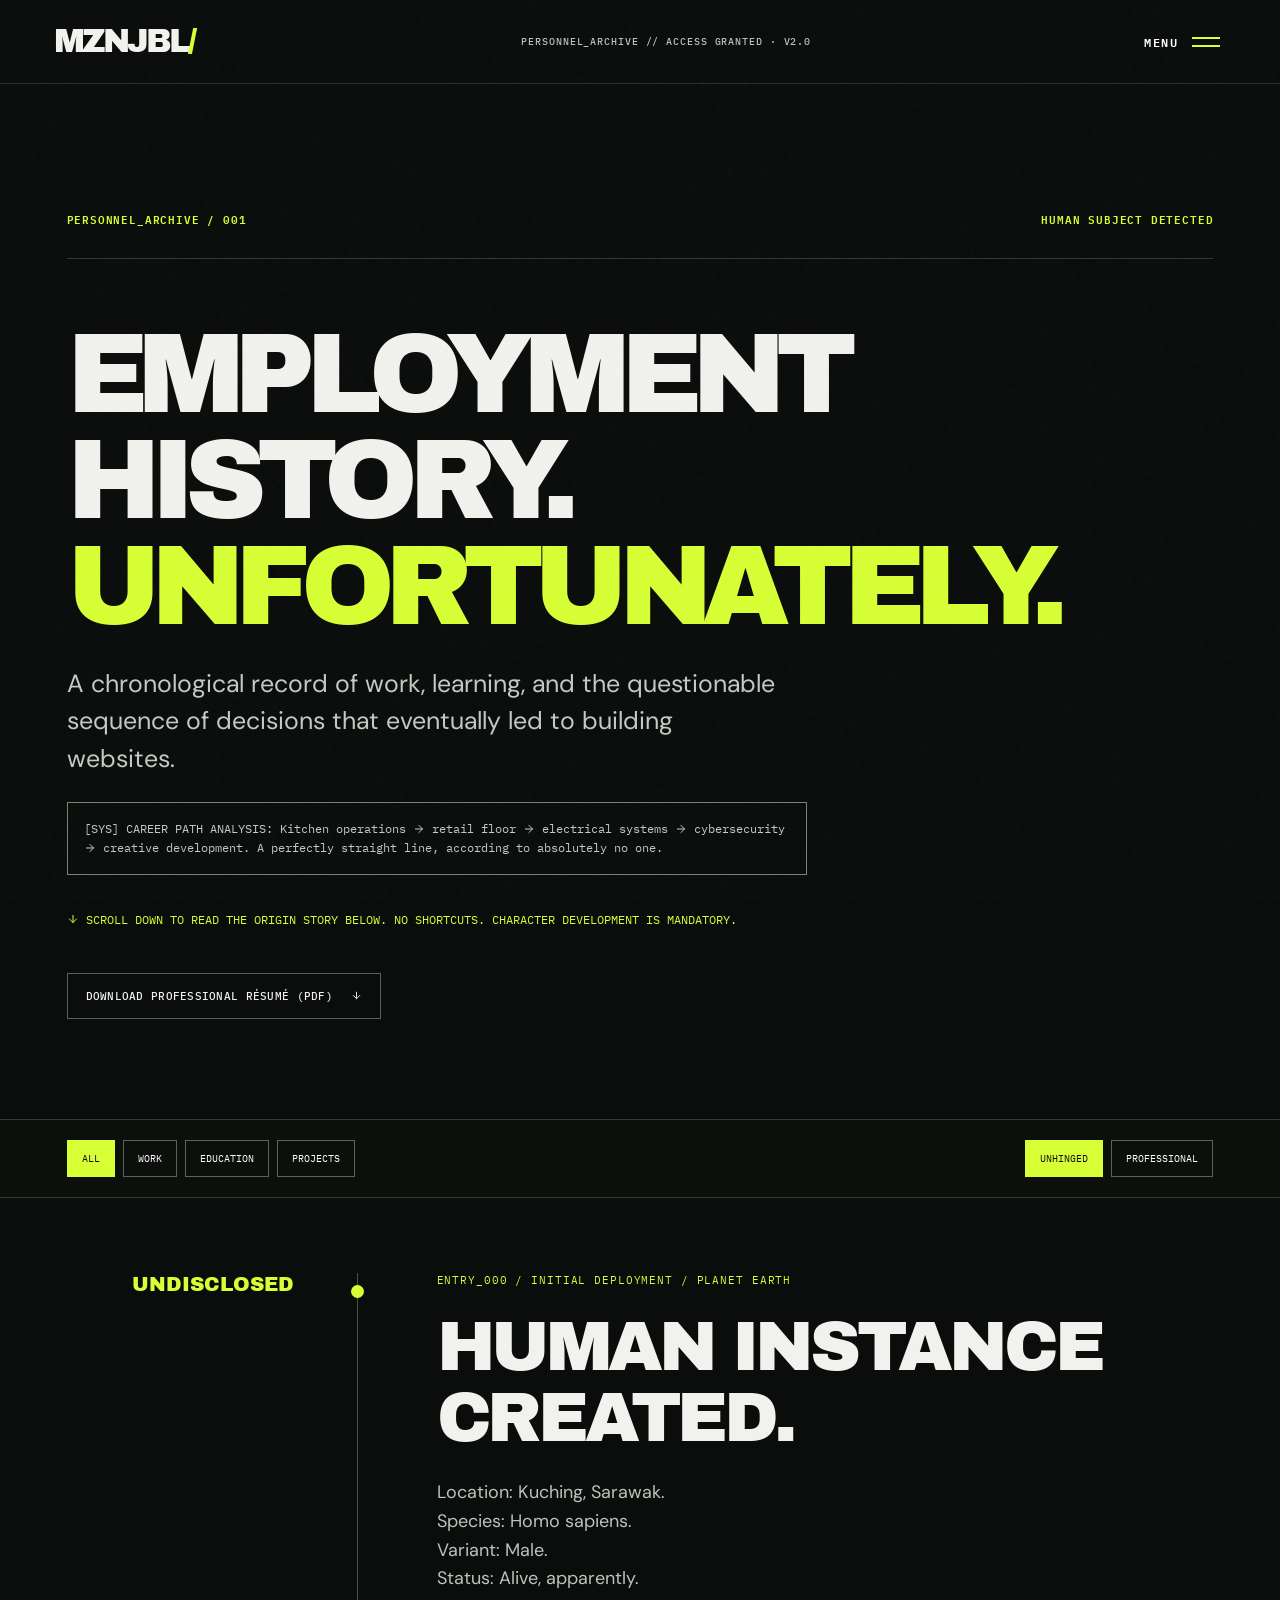
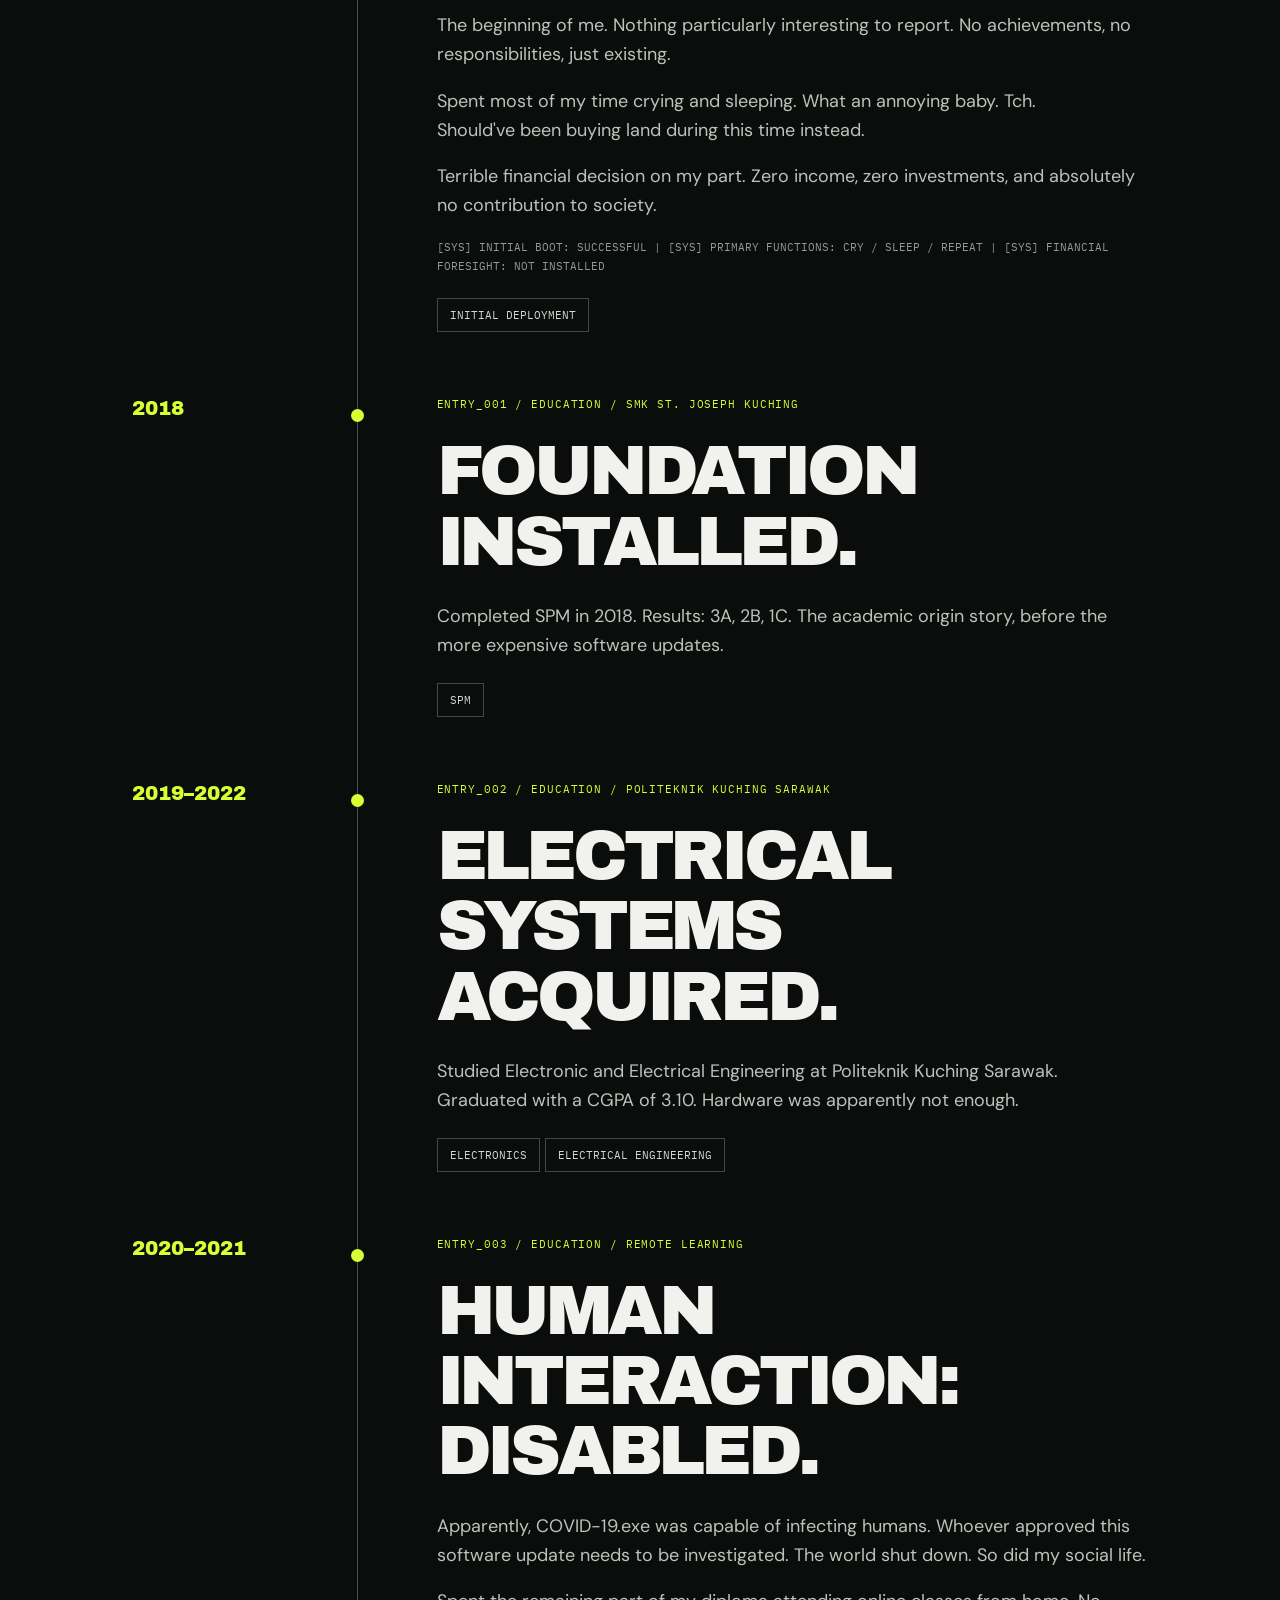
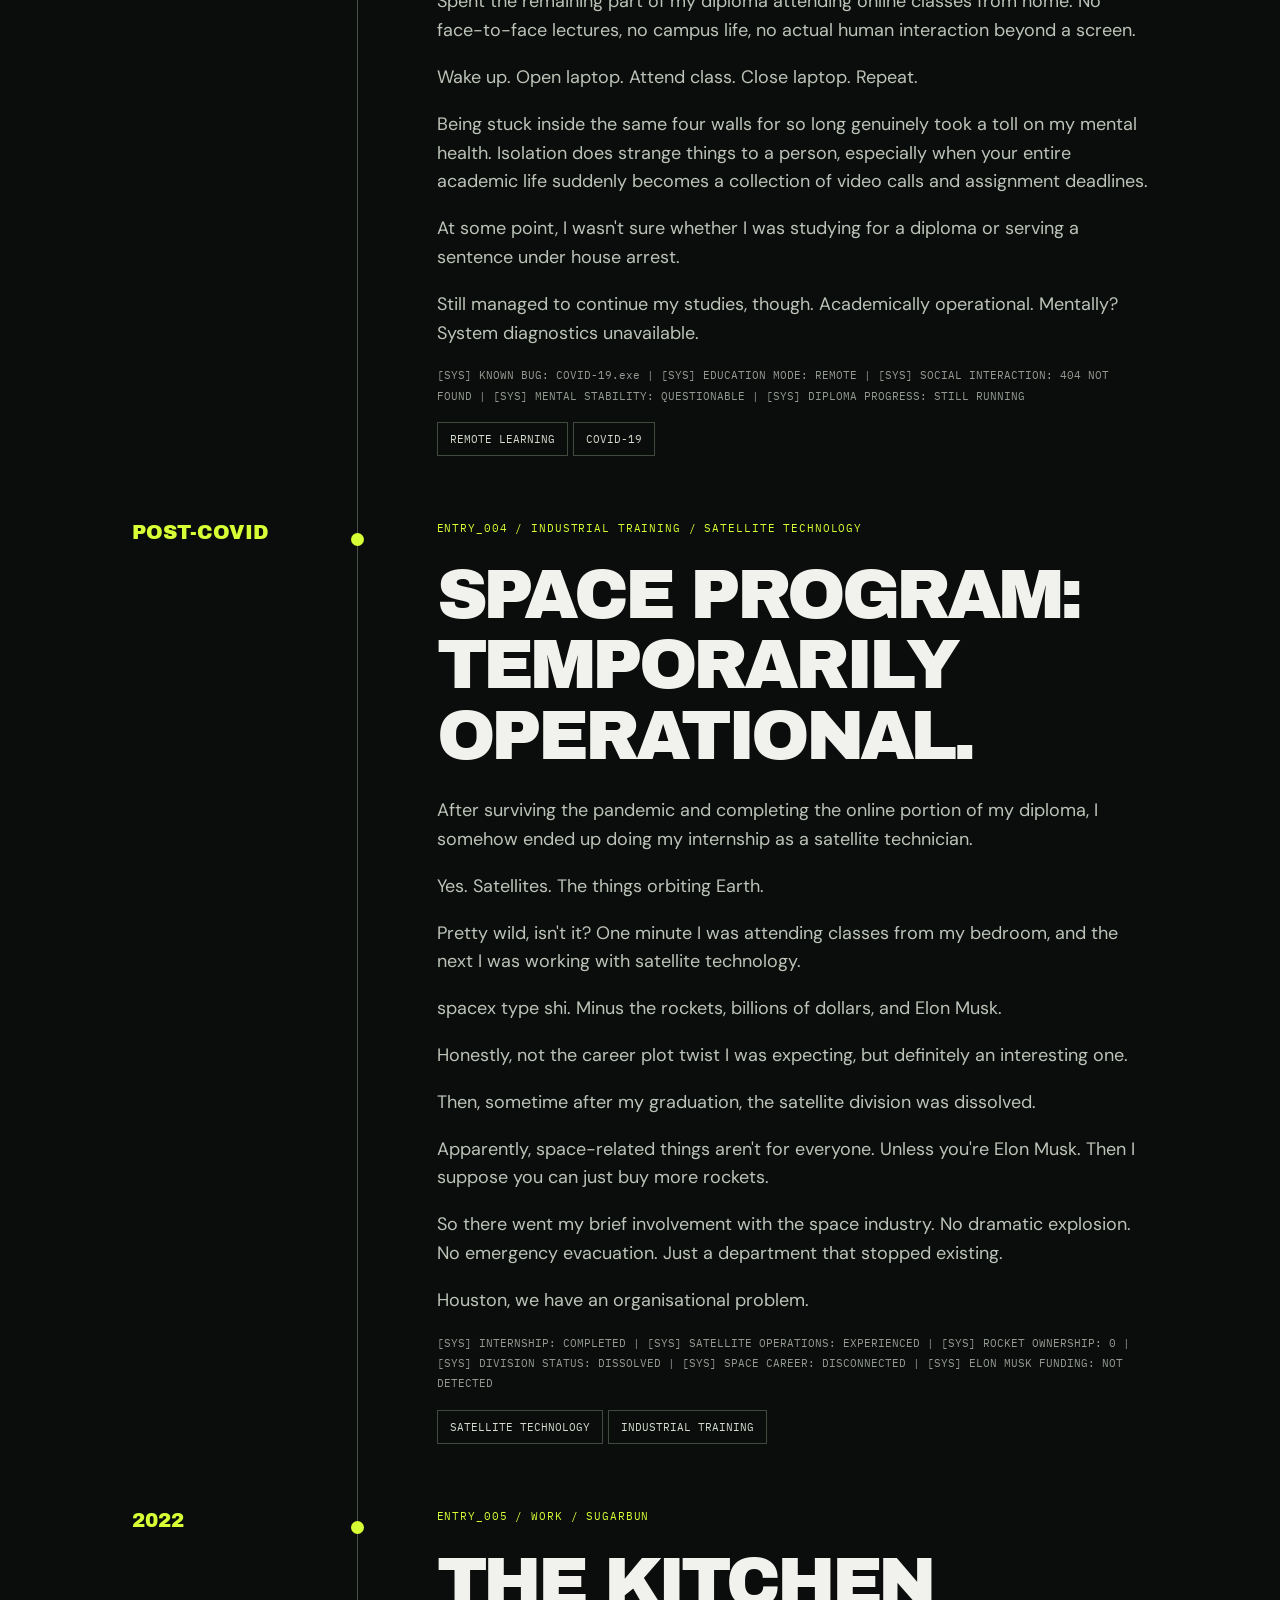
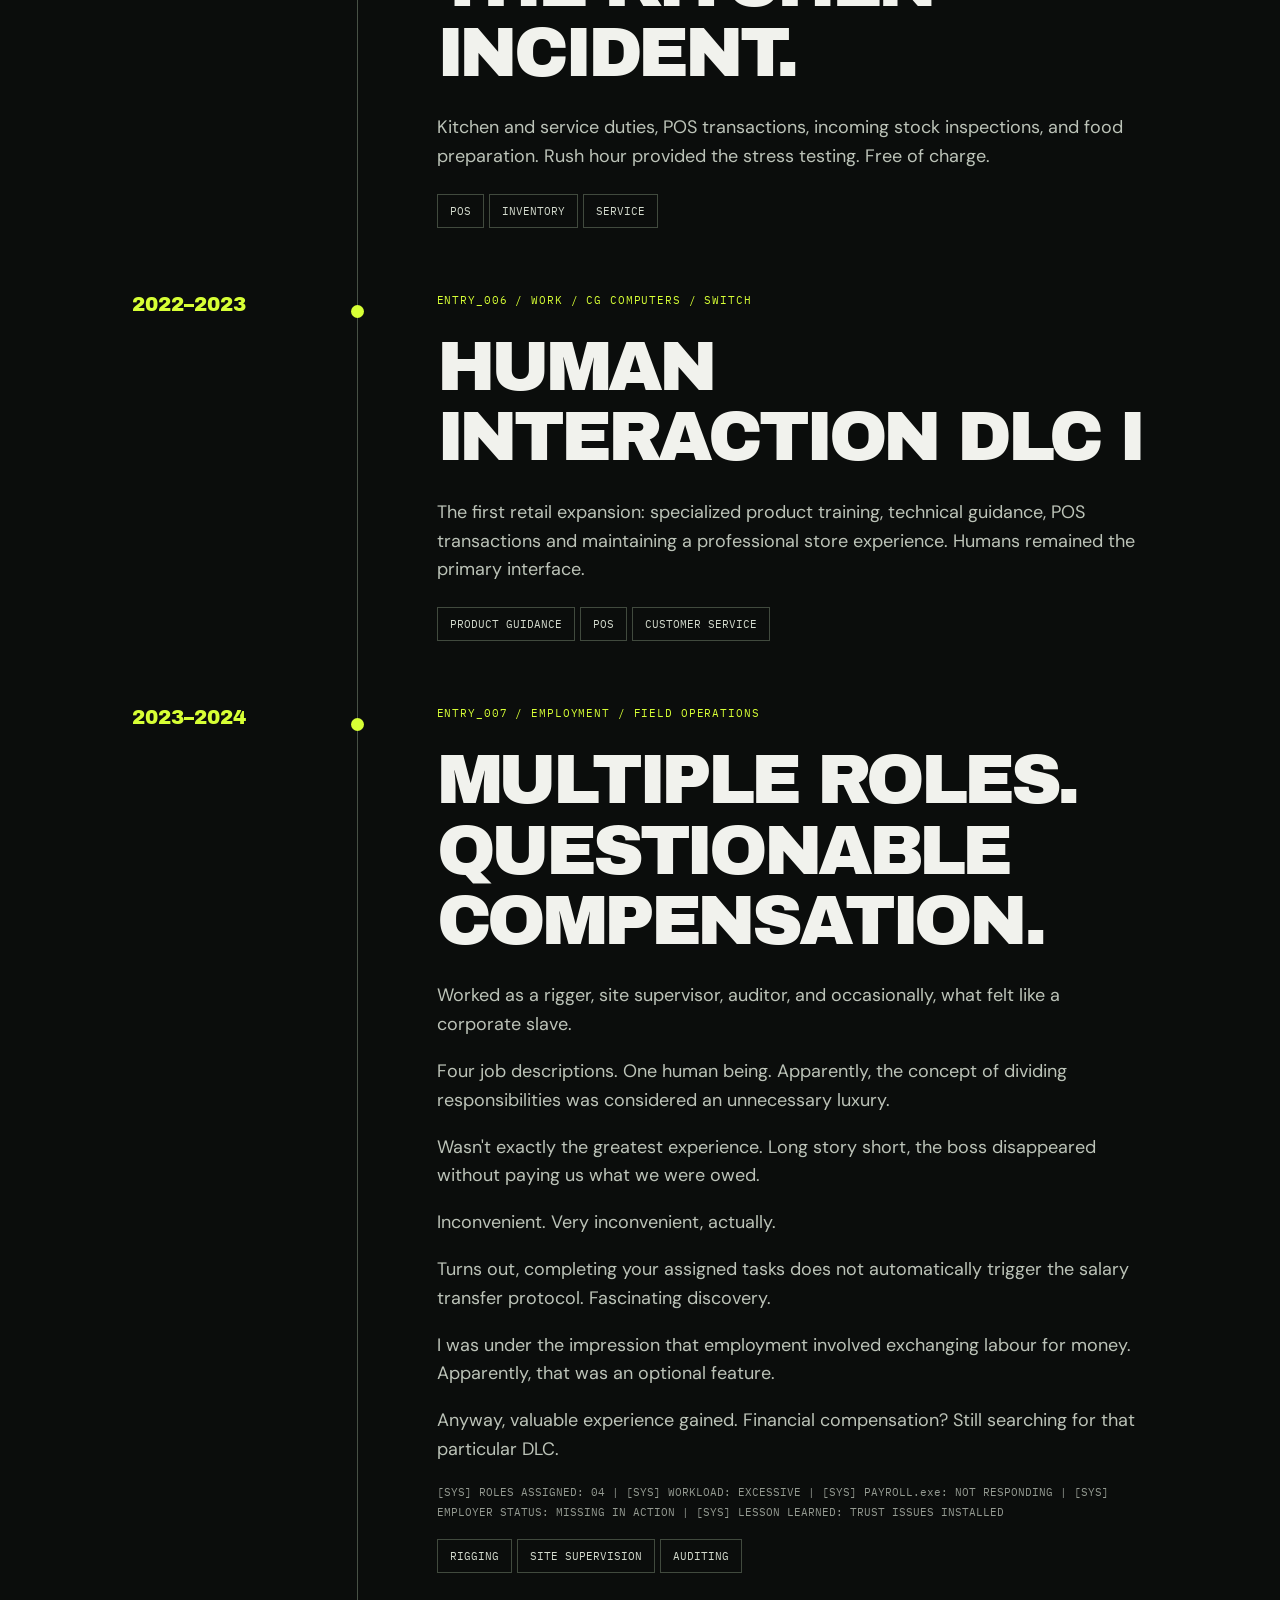
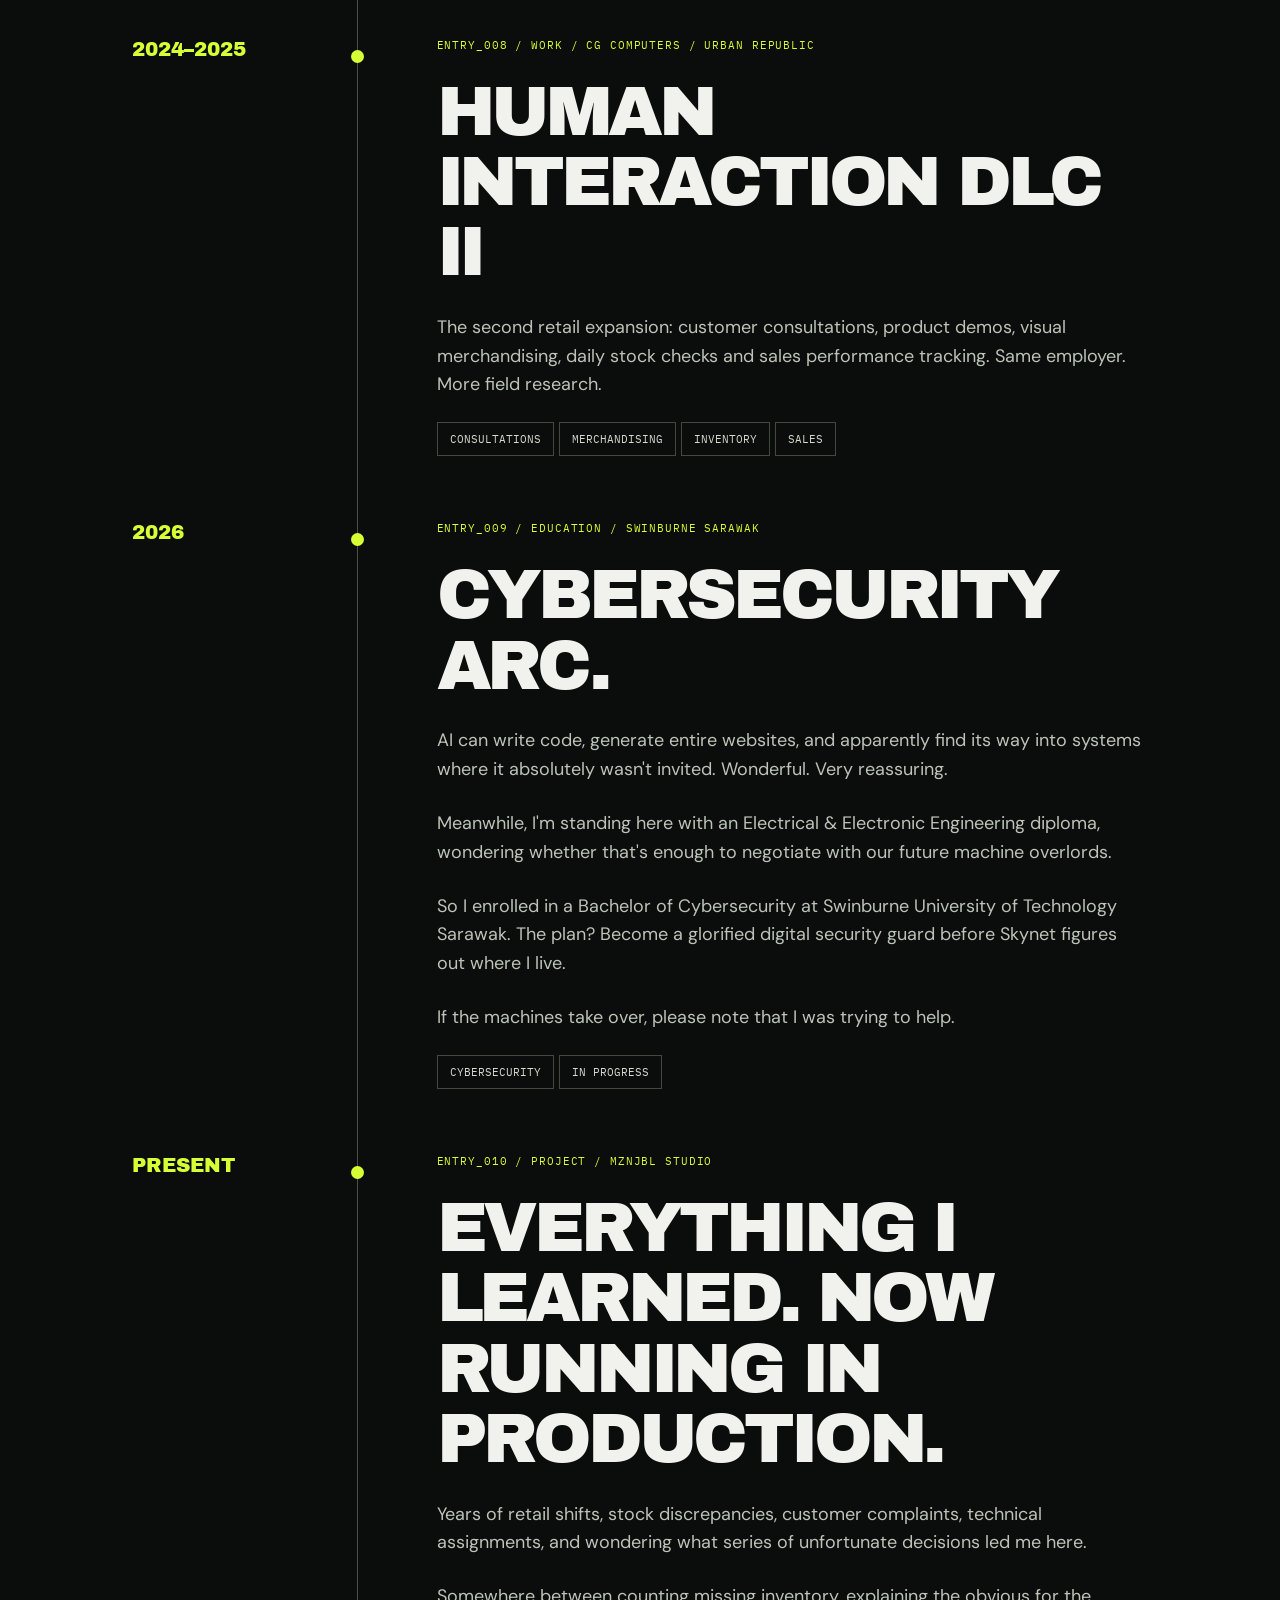
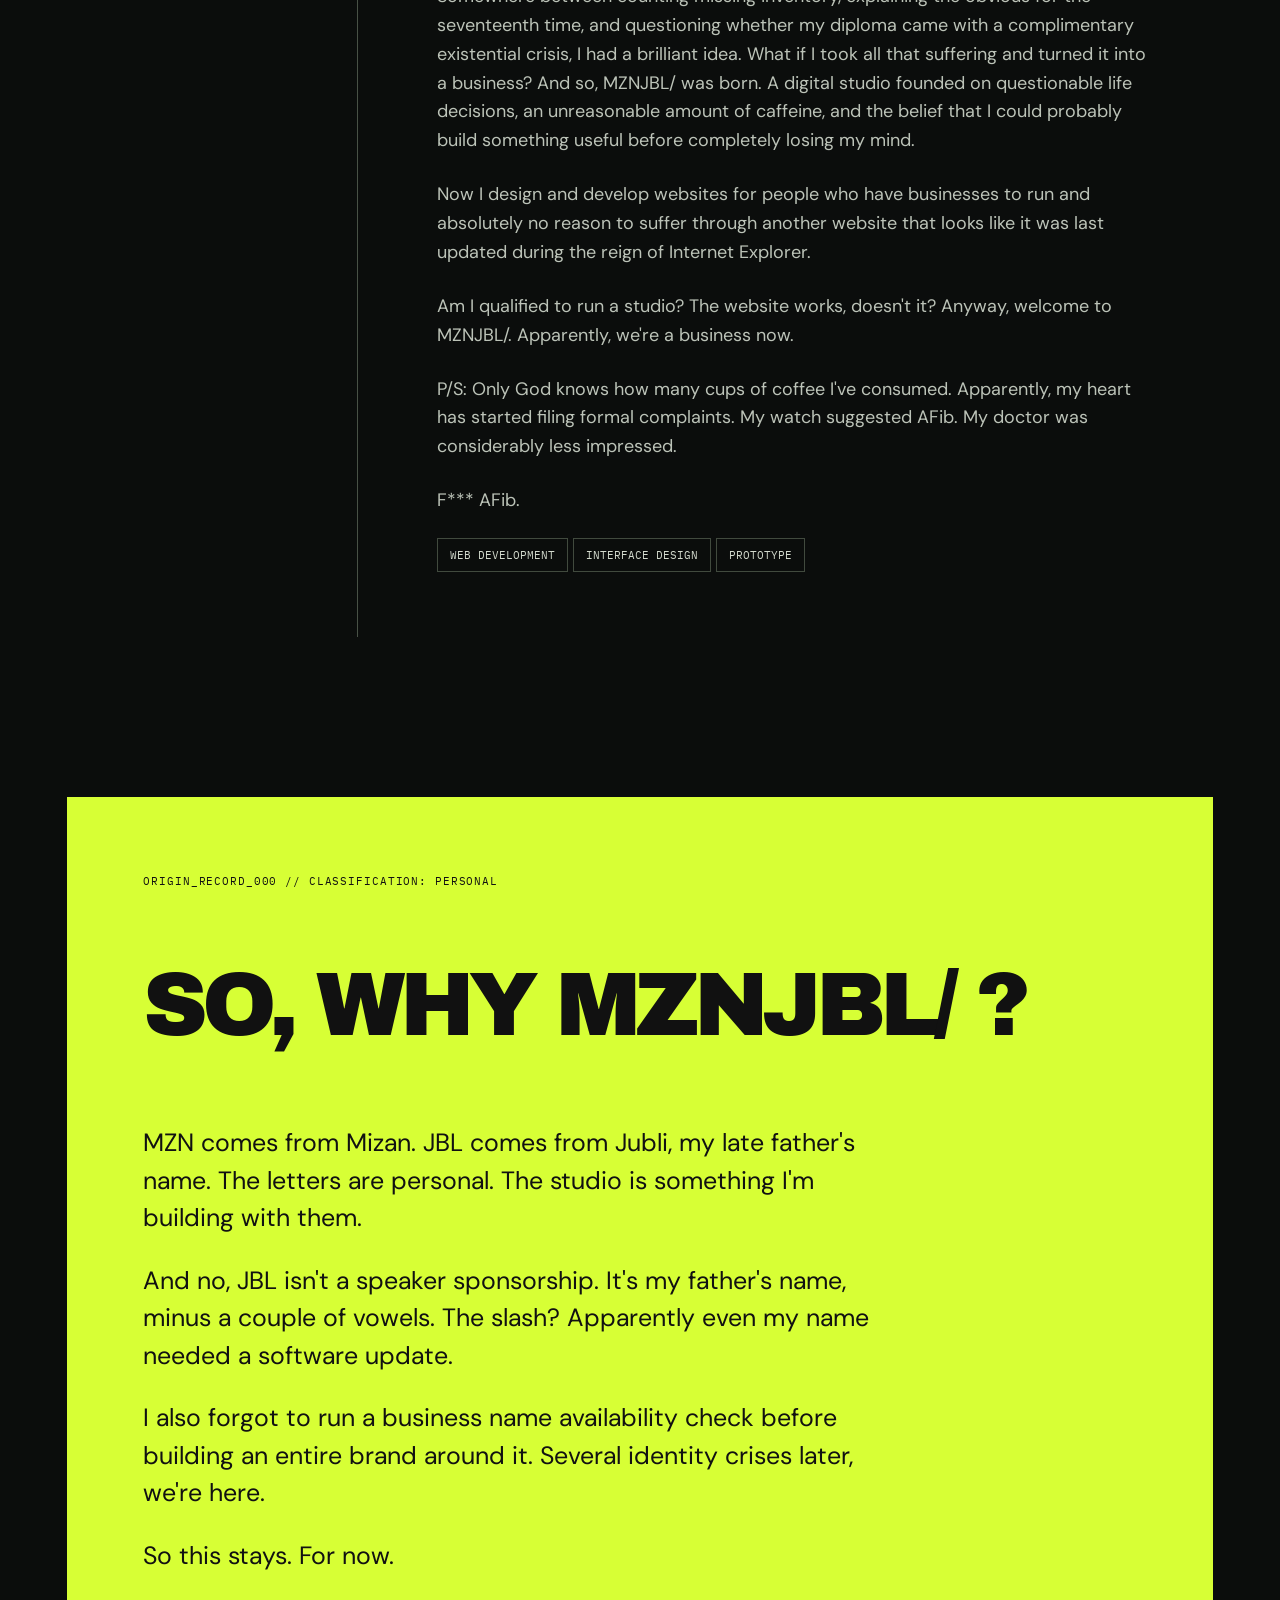
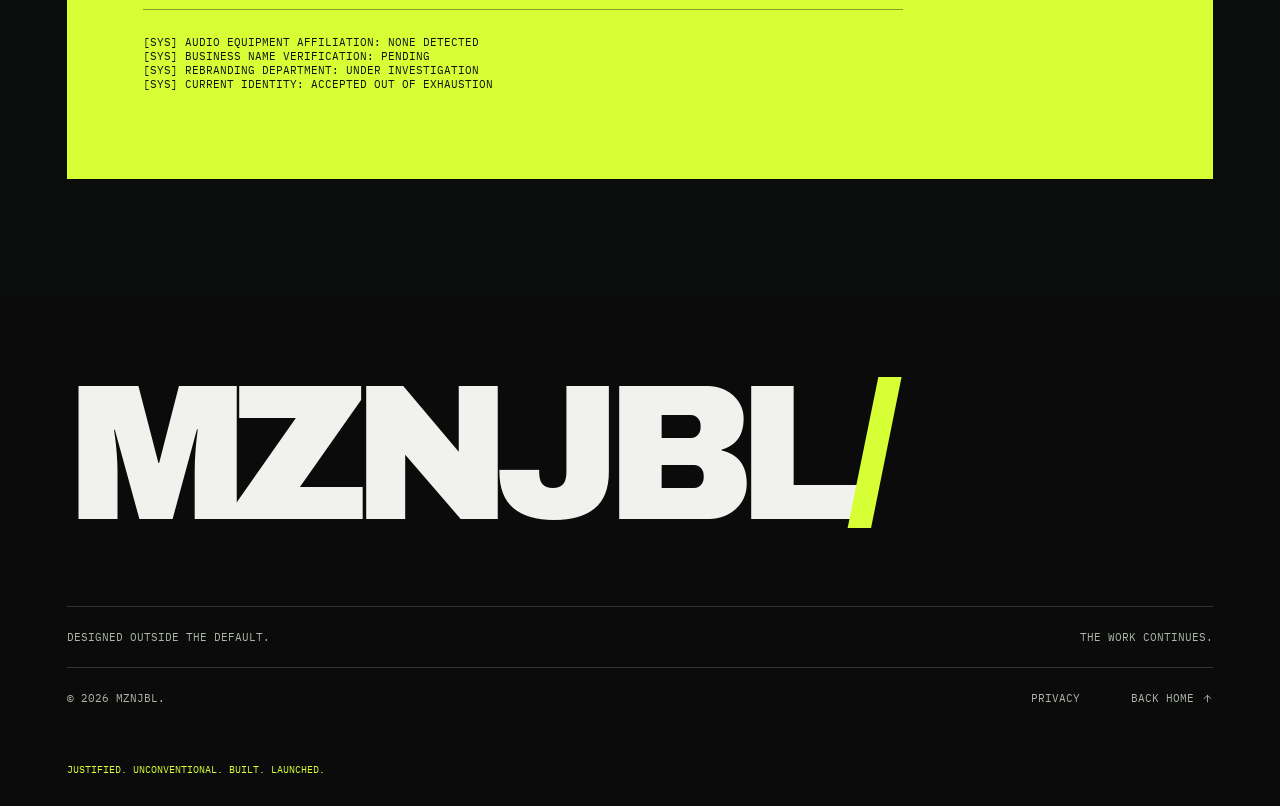
==== commit cc27ef74: "Update MZNJBL website previews and personnel content" ====
--- a/about.html
+++ b/about.html
@@ -256,7 +256,7 @@
             DEVELOPMENT IS MANDATORY.
           </p>
           <a
-            class="tiny-label"
+            class="tiny-label resume-download-btn"
             href="/assets/Mohamizan_Jubli_Resume_Public.pdf"
             download="Mohamizan_Jubli_Resume_Public.pdf"
             >DOWNLOAD PROFESSIONAL RÉSUMÉ (PDF)
@@ -298,7 +298,10 @@
         aria-label="Verified work and education timeline with studio project"
         class="archive-timeline"
       >
-        <article class="archive-entry" data-category="personal">
+        <article
+          class="archive-entry origin-birth-entry"
+          data-category="personal"
+        >
           <div class="archive-date">UNDISCLOSED</div>
           <div class="archive-body">
             <div class="archive-category">
@@ -310,35 +313,30 @@
             >
               HUMAN INSTANCE CREATED.
             </h2>
-            <p
-              data-playful="Born. Species: Homo sapiens. Variant: Male. Status: Alive, apparently."
-              data-professional="Birth date undisclosed."
-            >
-              Born. Species: Homo sapiens. Variant: Male. Status: Alive,
-              apparently.
-            </p>
-            <p
-              data-playful="The beginning of me. Nothing particularly interesting to report. No achievements, no responsibilities, just existing."
-              data-professional="Personal timeline begins."
-            >
-              The beginning of me. Nothing particularly interesting to report.
-              No achievements, no responsibilities, just existing.
-            </p>
-            <p
-              data-playful="Spent most of my time crying and sleeping. What an annoying baby. Tch."
-              data-professional="Early childhood."
-            >
-              Spent most of my time crying and sleeping. What an annoying baby.
-              Tch.
-            </p>
-            <p
-              data-playful="Should&#x27;ve been buying land during this time instead. Terrible financial decision on my part. Zero income, zero investments, and absolutely no contribution to society."
-              data-professional="Additional biographical information withheld."
-            >
-              Should&#x27;ve been buying land during this time instead. Terrible
-              financial decision on my part. Zero income, zero investments, and
-              absolutely no contribution to society.
-            </p>
+            <div class="birth-story-copy">
+              <p class="birth-story-facts">
+                Location: Kuching, Sarawak.<br />
+                Species: Homo sapiens.<br />
+                Variant: Male.<br />
+                Status: Alive, apparently.
+              </p>
+
+              <p>
+                The beginning of me. Nothing particularly interesting to report.
+                No achievements, no responsibilities, just existing.
+              </p>
+
+              <p>
+                Spent most of my time crying and sleeping. What an annoying
+                baby. Tch.<br />
+                Should've been buying land during this time instead.
+              </p>
+
+              <p>
+                Terrible financial decision on my part. Zero income, zero
+                investments, and absolutely no contribution to society.
+              </p>
+            </div>
             <p
               class="personnel-syslog"
               data-playful="[SYS] INITIAL BOOT: SUCCESSFUL | [SYS] PRIMARY FUNCTIONS: CRY / SLEEP / REPEAT | [SYS] FINANCIAL FORESIGHT: NOT INSTALLED"
@@ -719,7 +717,6 @@
               CYBERSECURITY ARC.
             </h2>
             <p
-              class="cybersecurity-description"
               data-playful="AI can write code, generate entire websites, and apparently find its way into systems where it absolutely wasn&#x27;t invited. Wonderful. Very reassuring.
 
 Meanwhile, I&#x27;m standing here with an Electrical &amp; Electronic Engineering diploma, wondering whether that&#x27;s enough to negotiate with our future machine overlords.
@@ -728,6 +725,8 @@
 
 If the machines take over, please note that I was trying to help."
               data-professional="Currently pursuing a Bachelor of Cybersecurity at Swinburne University of Technology Sarawak (2026–present)."
+              data-story-paragraphs="true"
+              style="white-space: pre-line"
             >
               AI can write code, generate entire websites, and apparently find
               its way into systems where it absolutely wasn't invited.
@@ -756,25 +755,20 @@
               EVERYTHING I LEARNED. NOW RUNNING IN PRODUCTION.
             </h2>
             <p
-              class="studio-story"
               data-playful="Years of retail shifts, stock discrepancies, customer complaints, technical assignments, and wondering what series of unfortunate decisions led me here.
 
-Somewhere between counting missing inventory, explaining the obvious for the seventeenth time, and questioning whether my diploma came with a complimentary existential crisis, I had a brilliant idea.
-
-What if I took all that suffering and turned it into a business?
-
-And so, MZNJBL/ was born. A digital studio founded on questionable life decisions, an unreasonable amount of caffeine, and the belief that I could probably build something useful before completely losing my mind.
+Somewhere between counting missing inventory, explaining the obvious for the seventeenth time, and questioning whether my diploma came with a complimentary existential crisis, I had a brilliant idea. What if I took all that suffering and turned it into a business? And so, MZNJBL/ was born. A digital studio founded on questionable life decisions, an unreasonable amount of caffeine, and the belief that I could probably build something useful before completely losing my mind.
 
 Now I design and develop websites for people who have businesses to run and absolutely no reason to suffer through another website that looks like it was last updated during the reign of Internet Explorer.
 
-Am I qualified to run a studio? The website works, doesn&#x27;t it?
-
-Anyway, welcome to MZNJBL/. Apparently, we&#x27;re a business now.
+Am I qualified to run a studio? The website works, doesn&#x27;t it? Anyway, welcome to MZNJBL/. Apparently, we&#x27;re a business now.
 
 P/S: Only God knows how many cups of coffee I&#x27;ve consumed. Apparently, my heart has started filing formal complaints. My watch suggested AFib. My doctor was considerably less impressed.
-
 F*** AFib."
               data-professional="MZNJBL/ is a self-initiated creative web-development studio project bringing together customer-facing work experience, technical education, and practical design thinking. This website demonstrates responsive interface design, accessible interactions, and frontend development."
+              style="white-space: pre-line !important"
+              data-story-paragraphs="true"
+              style="white-space: pre-line"
             >
               Years of retail shifts, stock discrepancies, customer complaints,
               technical assignments, and wondering what series of unfortunate
@@ -858,5 +852,103 @@
       </div>
       <p class="footer-joke">JUSTIFIED. UNCONVENTIONAL. BUILT. LAUNCHED.</p>
     </footer>
+
+    <script>
+      /* MZNJBL TIMELINE REAL PARAGRAPHS */
+      (() => {
+        const definitions = [
+          {
+            prefix: "AI can write code",
+            starts: [
+              "Meanwhile, I'm standing here",
+              "So I enrolled in a Bachelor",
+              "If the machines take over",
+            ],
+          },
+          {
+            prefix: "Years of retail shifts",
+            starts: [
+              "Somewhere between counting",
+              "Now I design and develop",
+              "Am I qualified to run a studio?",
+              "P/S: Only God knows",
+              "F*** AFib.",
+            ],
+          },
+        ];
+
+        definitions.forEach(({ prefix, starts }) => {
+          const element = [
+            ...document.querySelectorAll(
+              ".archive-entry p[data-playful][data-professional]",
+            ),
+          ].find((p) => p.dataset.playful.startsWith(prefix));
+
+          if (!element) return;
+
+          function render() {
+            // The site's existing mode switch replaces the children
+            // with text. Detect that and rebuild the paragraphs.
+            if (
+              element.children.length > 0 &&
+              element.firstElementChild?.classList.contains(
+                "mzn-story-paragraph",
+              )
+            )
+              return;
+
+            const current = element.textContent.trim();
+
+            // Professional mode stays as its original single paragraph.
+            if (current === element.dataset.professional) return;
+
+            // Only change the two known playful descriptions.
+            if (!current.startsWith(prefix)) return;
+
+            // Normalise whitespace, then split at the actual
+            // paragraph boundaries, not at HTML newlines.
+            let text = element.dataset.playful.replace(/\s+/g, " ").trim();
+
+            for (const start of starts) {
+              text = text.replace(start, "\n\n" + start);
+            }
+
+            const paragraphs = text
+              .split(/\n\n+/)
+              .map((value) => value.trim())
+              .filter(Boolean);
+
+            const fragment = document.createDocumentFragment();
+
+            paragraphs.forEach((value, index) => {
+              const span = document.createElement("span");
+
+              span.className = "mzn-story-paragraph";
+              span.textContent = value;
+
+              span.style.display = "block";
+              span.style.margin = "0";
+              span.style.padding = "0";
+
+              if (index !== paragraphs.length - 1) {
+                span.style.marginBottom = "1.4em";
+              }
+
+              fragment.appendChild(span);
+            });
+
+            element.replaceChildren(fragment);
+          }
+
+          const observer = new MutationObserver(render);
+
+          observer.observe(element, {
+            childList: true,
+          });
+
+          render();
+        });
+      })();
+    </script>
   </body>
 </html>
--- a/styles.css
+++ b/styles.css
@@ -1222,3 +1222,554 @@
   }
 }
 
+
+
+/* MZNJBL BUSINESS WEBSITE PREVIEW 002 */
+
+#business-preview-demo {
+  margin: 35px 0 45px 12%;
+  max-width: 1050px;
+}
+
+#business-preview-demo * {
+  box-sizing: border-box;
+}
+
+#business-preview-demo .bpd-meta,
+#business-preview-demo .bpd-note {
+  display: flex;
+  justify-content: space-between;
+  gap: 12px;
+  flex-wrap: wrap;
+  font: 11px/1.6 "IBM Plex Mono", monospace;
+  letter-spacing: .025em;
+}
+
+#business-preview-demo .bpd-meta {
+  color: #d7ff35;
+  padding: 17px 0;
+  border-top: 1px solid #515b4f;
+}
+
+#business-preview-demo .bpd-browser {
+  border: 1px solid #485147;
+  background: #111511;
+  overflow: hidden;
+}
+
+#business-preview-demo .bpd-chrome {
+  display: flex;
+  justify-content: space-between;
+  gap: 14px;
+  flex-wrap: wrap;
+  padding: 13px 20px;
+  color: #aab3a7;
+  font: 10px/1.4 "IBM Plex Mono", monospace;
+  border-bottom: 1px solid #485147;
+}
+
+#business-preview-demo .bpd-site {
+  background: #f1f0ea;
+  color: #202823;
+  padding: clamp(18px, 3vw, 38px);
+}
+
+#business-preview-demo .bpd-header {
+  display: flex;
+  align-items: center;
+  justify-content: space-between;
+  gap: 18px;
+  flex-wrap: wrap;
+}
+
+#business-preview-demo .bpd-logo {
+  color: #202823;
+  font: clamp(20px, 3vw, 29px)/1 "Archivo Black", sans-serif;
+  letter-spacing: -.055em;
+}
+
+#business-preview-demo .bpd-logo span {
+  color: #71866a;
+}
+
+#business-preview-demo .bpd-header-label {
+  color: #647065;
+  font: 10px/1.5 "IBM Plex Mono", monospace;
+}
+
+#business-preview-demo .bpd-nav {
+  display: flex;
+  flex-wrap: wrap;
+  gap: 6px;
+  margin-top: 29px;
+  padding-bottom: 15px;
+  border-bottom: 1px solid #c2c9bf;
+}
+
+#business-preview-demo .bpd-nav button {
+  appearance: none;
+  cursor: pointer;
+  padding: 10px 14px;
+  border: 1px solid transparent;
+  background: transparent;
+  color: #526153;
+  font: 11px/1.3 "IBM Plex Mono", monospace;
+  transition: background .2s, color .2s;
+}
+
+#business-preview-demo .bpd-nav button:hover,
+#business-preview-demo .bpd-nav button:focus-visible {
+  background: #dce3d8;
+}
+
+#business-preview-demo .bpd-nav button[aria-pressed="true"] {
+  background: #202823;
+  color: #f1f0ea;
+}
+
+#business-preview-demo .bpd-body {
+  min-height: 330px;
+  display: flex;
+  flex-direction: column;
+  justify-content: center;
+  padding: 43px 0;
+}
+
+#business-preview-demo .bpd-kicker {
+  margin-bottom: 17px;
+  color: #667c65;
+  font: 11px/1.5 "IBM Plex Mono", monospace;
+}
+
+#business-preview-demo #bpd-title {
+  margin: 0 0 19px;
+  color: #202823;
+  font: clamp(33px, 5vw, 67px)/1.02 "Archivo Black", sans-serif;
+  letter-spacing: -.045em;
+}
+
+#business-preview-demo #bpd-description {
+  max-width: 530px;
+  margin: 0;
+  color: #566057;
+  font: 16px/1.65 Arial, sans-serif;
+}
+
+#business-preview-demo .bpd-bottom {
+  display: flex;
+  justify-content: space-between;
+  align-items: end;
+  gap: 20px;
+  flex-wrap: wrap;
+  margin-top: 30px;
+}
+
+#business-preview-demo .bpd-primary {
+  display: inline-flex;
+  justify-content: space-between;
+  align-items: center;
+  gap: 28px;
+  padding: 15px 20px;
+  border: 1px solid #202823;
+  background: #202823;
+  color: #f1f0ea;
+  cursor: pointer;
+  font: 11px/1.3 "IBM Plex Mono", monospace;
+}
+
+#business-preview-demo .bpd-primary:hover,
+#business-preview-demo .bpd-primary:focus-visible {
+  background: #394b38;
+}
+
+#business-preview-demo .bpd-stat {
+  color: #647065;
+  font: 10px/1.6 "IBM Plex Mono", monospace;
+}
+
+#business-preview-demo .bpd-footer {
+  display: flex;
+  justify-content: space-between;
+  gap: 16px;
+  flex-wrap: wrap;
+  padding-top: 15px;
+  border-top: 1px solid #c2c9bf;
+  color: #758074;
+  font: 9px/1.5 "IBM Plex Mono", monospace;
+}
+
+#business-preview-demo .bpd-note {
+  padding-top: 15px;
+  color: #9faa9c;
+}
+
+#business-preview-demo button:focus-visible {
+  outline: 2px solid #71866a;
+  outline-offset: 3px;
+}
+
+@media (max-width: 600px) {
+  #business-preview-demo {
+    margin: 28px 0 38px 0;
+  }
+
+  #business-preview-demo .bpd-meta,
+  #business-preview-demo .bpd-note {
+    font-size: 9px;
+  }
+
+  #business-preview-demo .bpd-nav {
+    gap: 3px;
+  }
+
+  #business-preview-demo .bpd-nav button {
+    padding: 9px 10px;
+    font-size: 10px;
+  }
+
+  #business-preview-demo .bpd-body {
+    min-height: 330px;
+  }
+
+  #business-preview-demo #bpd-title {
+    font-size: clamp(30px, 9vw, 46px);
+  }
+
+  #business-preview-demo #bpd-description {
+    font-size: 14px;
+  }
+}
+
+@media (prefers-reduced-motion: reduce) {
+  #business-preview-demo .bpd-nav button {
+    transition: none;
+  }
+}
+
+
+/* BUSINESS ANALYTICS DEMO 002 */
+
+#business-preview-demo .bpd-dashboard-launch {
+  margin: 0 0 24px;
+}
+
+#business-preview-demo #bpd-dashboard-toggle {
+  display: flex;
+  align-items: center;
+  justify-content: space-between;
+  gap: 24px;
+  width: 100%;
+  padding: 18px 20px;
+  border: 1px solid #202823;
+  background: #202823;
+  color: #f1f0ea;
+  cursor: pointer;
+  font: 600 11px/1.5 "IBM Plex Mono", monospace;
+  text-align: left;
+}
+
+#business-preview-demo #bpd-dashboard-toggle:hover {
+  background: #405343;
+}
+
+#business-preview-demo .bpd-dashboard[hidden] {
+  display: none !important;
+}
+
+#business-preview-demo .bpd-dashboard {
+  margin-bottom: 26px;
+  padding: clamp(17px, 3vw, 28px);
+  background: #e3e8df;
+  color: #202823;
+}
+
+#business-preview-demo .bpd-dash-heading {
+  display: flex;
+  justify-content: space-between;
+  align-items: start;
+  gap: 14px;
+  flex-wrap: wrap;
+}
+
+#business-preview-demo .bpd-dash-eyebrow,
+#business-preview-demo .bpd-dash-label {
+  color: #536956;
+  font: 10px/1.5 "IBM Plex Mono", monospace;
+}
+
+#business-preview-demo .bpd-dash-heading h4 {
+  margin: 10px 0 0;
+  color: #202823;
+  font: clamp(23px, 3.4vw, 38px)/1.1 "Archivo Black", sans-serif;
+  letter-spacing: -.045em;
+}
+
+#business-preview-demo .bpd-period {
+  display: flex;
+  gap: 8px;
+  margin: 25px 0 18px;
+}
+
+#business-preview-demo .bpd-period button {
+  flex: 1;
+  padding: 12px 10px;
+  border: 1px solid #a8b4a6;
+  color: #344837;
+  background: transparent;
+  cursor: pointer;
+  font: 11px "IBM Plex Mono", monospace;
+}
+
+#business-preview-demo .bpd-period button[aria-pressed="true"] {
+  background: #202823;
+  color: #fff;
+  border-color: #202823;
+}
+
+#business-preview-demo .bpd-kpis {
+  display: grid;
+  grid-template-columns: repeat(3, minmax(0, 1fr));
+  gap: 10px;
+}
+
+#business-preview-demo .bpd-kpis > div {
+  background: #f7f8f4;
+  padding: 17px 12px;
+  min-width: 0;
+}
+
+#business-preview-demo .bpd-kpis span {
+  display: block;
+  color: #647365;
+  font: 9px/1.4 "IBM Plex Mono", monospace;
+  margin-bottom: 10px;
+}
+
+#business-preview-demo .bpd-kpis strong {
+  display: block;
+  color: #202823;
+  font: clamp(17px, 2.4vw, 29px)/1.1 "Archivo Black", sans-serif;
+  letter-spacing: -.045em;
+  overflow-wrap: anywhere;
+}
+
+#business-preview-demo .bpd-chart-layout {
+  display: grid;
+  grid-template-columns: minmax(0, 1fr) minmax(0, 1fr);
+  gap: 28px;
+  align-items: center;
+  padding: 30px 0 14px;
+}
+
+#business-preview-demo .bpd-chart-title {
+  color: #516252;
+  margin-bottom: 20px;
+  font: 11px "IBM Plex Mono", monospace;
+}
+
+#business-preview-demo .bpd-donut {
+  position: relative;
+  width: min(100%, 210px);
+  aspect-ratio: 1;
+  border-radius: 50%;
+  background: conic-gradient(
+    #b8d89a 0% 45.9%,
+    #71886f 45.9% 81.5%,
+    #3f554c 81.5% 100%
+  );
+  display: grid;
+  place-items: center;
+  margin: 0 auto;
+}
+
+#business-preview-demo .bpd-donut-center {
+  width: 59%;
+  aspect-ratio: 1;
+  border-radius: 50%;
+  background: #e3e8df;
+  display: flex;
+  flex-direction: column;
+  justify-content: center;
+  align-items: center;
+  gap: 5px;
+}
+
+#business-preview-demo .bpd-donut-center strong {
+  color: #202823;
+  font: clamp(23px, 4vw, 38px)/1 "Archivo Black", sans-serif;
+}
+
+#business-preview-demo .bpd-donut-center span {
+  color: #627063;
+  font: 9px "IBM Plex Mono", monospace;
+}
+
+#business-preview-demo .bpd-legend {
+  display: grid;
+  gap: 18px;
+}
+
+#business-preview-demo .bpd-legend > div,
+#business-preview-demo .bpd-legend > div > span {
+  display: flex;
+  align-items: center;
+  gap: 9px;
+}
+
+#business-preview-demo .bpd-legend > div {
+  justify-content: space-between;
+}
+
+#business-preview-demo .bpd-legend i {
+  display: inline-block;
+  width: 11px;
+  height: 11px;
+  flex: 0 0 11px;
+}
+
+#business-preview-demo .bpd-legend span,
+#business-preview-demo .bpd-legend strong {
+  color: #344837;
+  font: 11px/1.5 "IBM Plex Mono", monospace;
+}
+
+#business-preview-demo .bpd-legend strong {
+  font-weight: 600;
+}
+
+#business-preview-demo .bpd-dash-disclaimer {
+  border-top: 1px solid #b2beb1;
+  padding-top: 16px;
+  color: #667666;
+  font: 10px/1.5 "IBM Plex Mono", monospace;
+}
+
+@media (max-width: 600px) {
+  #business-preview-demo .bpd-chart-layout {
+    grid-template-columns: 1fr;
+    gap: 28px;
+  }
+
+  #business-preview-demo .bpd-kpis {
+    gap: 6px;
+  }
+
+  #business-preview-demo .bpd-kpis > div {
+    padding: 12px 7px;
+  }
+
+  #business-preview-demo .bpd-kpis span {
+    font-size: 8px;
+  }
+
+  #business-preview-demo .bpd-kpis strong {
+    font-size: clamp(14px, 4vw, 22px);
+  }
+
+  #business-preview-demo .bpd-donut {
+    width: min(100%, 190px);
+  }
+}
+
+
+/* MZNJBL RESUME BUTTON */
+a.resume-download-btn {
+  display: inline-flex;
+  align-items: center;
+  justify-content: space-between;
+  gap: 18px;
+  width: fit-content;
+  max-width: 100%;
+  box-sizing: border-box;
+  margin-top: 26px;
+  padding: 14px 18px;
+  border: 1px solid #596255;
+  background: transparent;
+  color: #f1f2ed;
+  text-decoration: none;
+  font: 500 11px/1.5 "IBM Plex Mono", monospace;
+  letter-spacing: .025em;
+  transition:
+    border-color 300ms ease,
+    color 300ms ease,
+    background-color 300ms ease;
+}
+
+a.resume-download-btn:hover,
+a.resume-download-btn:focus-visible {
+  border-color: #d7ff35;
+  color: #d7ff35;
+  background-color: rgba(215,255,53,.035);
+}
+
+a.resume-download-btn .ui-arrow {
+  flex-shrink: 0;
+  transition: transform 300ms ease;
+}
+
+a.resume-download-btn:hover .ui-arrow,
+a.resume-download-btn:focus-visible .ui-arrow {
+  transform: translateY(3px);
+}
+
+a.resume-download-btn:focus-visible {
+  outline: 2px solid #d7ff35;
+  outline-offset: 4px;
+}
+
+@media (max-width: 600px) {
+  a.resume-download-btn {
+    font-size: 10px;
+    padding: 13px 15px;
+    gap: 12px;
+  }
+}
+
+@media (prefers-reduced-motion: reduce) {
+  a.resume-download-btn,
+  a.resume-download-btn .ui-arrow {
+    transition: none;
+  }
+}
+
+
+/* MZNJBL RESUME VERTICAL POSITION FIX */
+a.resume-download-btn {
+  display: flex;
+  clear: both;
+  margin: 24px 0 0;
+}
+
+/* Stack the scroll instruction and résumé button vertically */
+:has(> a.resume-download-btn) {
+  flex-direction: column;
+  align-items: flex-start;
+}
+
+
+/* MZNJBL HUMAN INSTANCE PARAGRAPH SPACING */
+.origin-birth-entry .archive-body > p {
+  margin-top: 0;
+  margin-bottom: 28px;
+  line-height: 1.7;
+}
+
+.origin-birth-entry .archive-body > p:last-of-type {
+  margin-bottom: 18px;
+}
+
+@media (max-width: 600px) {
+  .origin-birth-entry .archive-body > p {
+    margin-bottom: 22px;
+    line-height: 1.65;
+  }
+}
+
+
+/* TIMELINE STORY PARAGRAPH RESTORATION */
+
+/* Preserve the original paragraph breaks without changing alignment. */
+.archive-body > p[data-playful^="AI can write code"],
+.archive-body > p[data-playful^="Years of retail shifts"] {
+  white-space: pre-line !important;
+}
